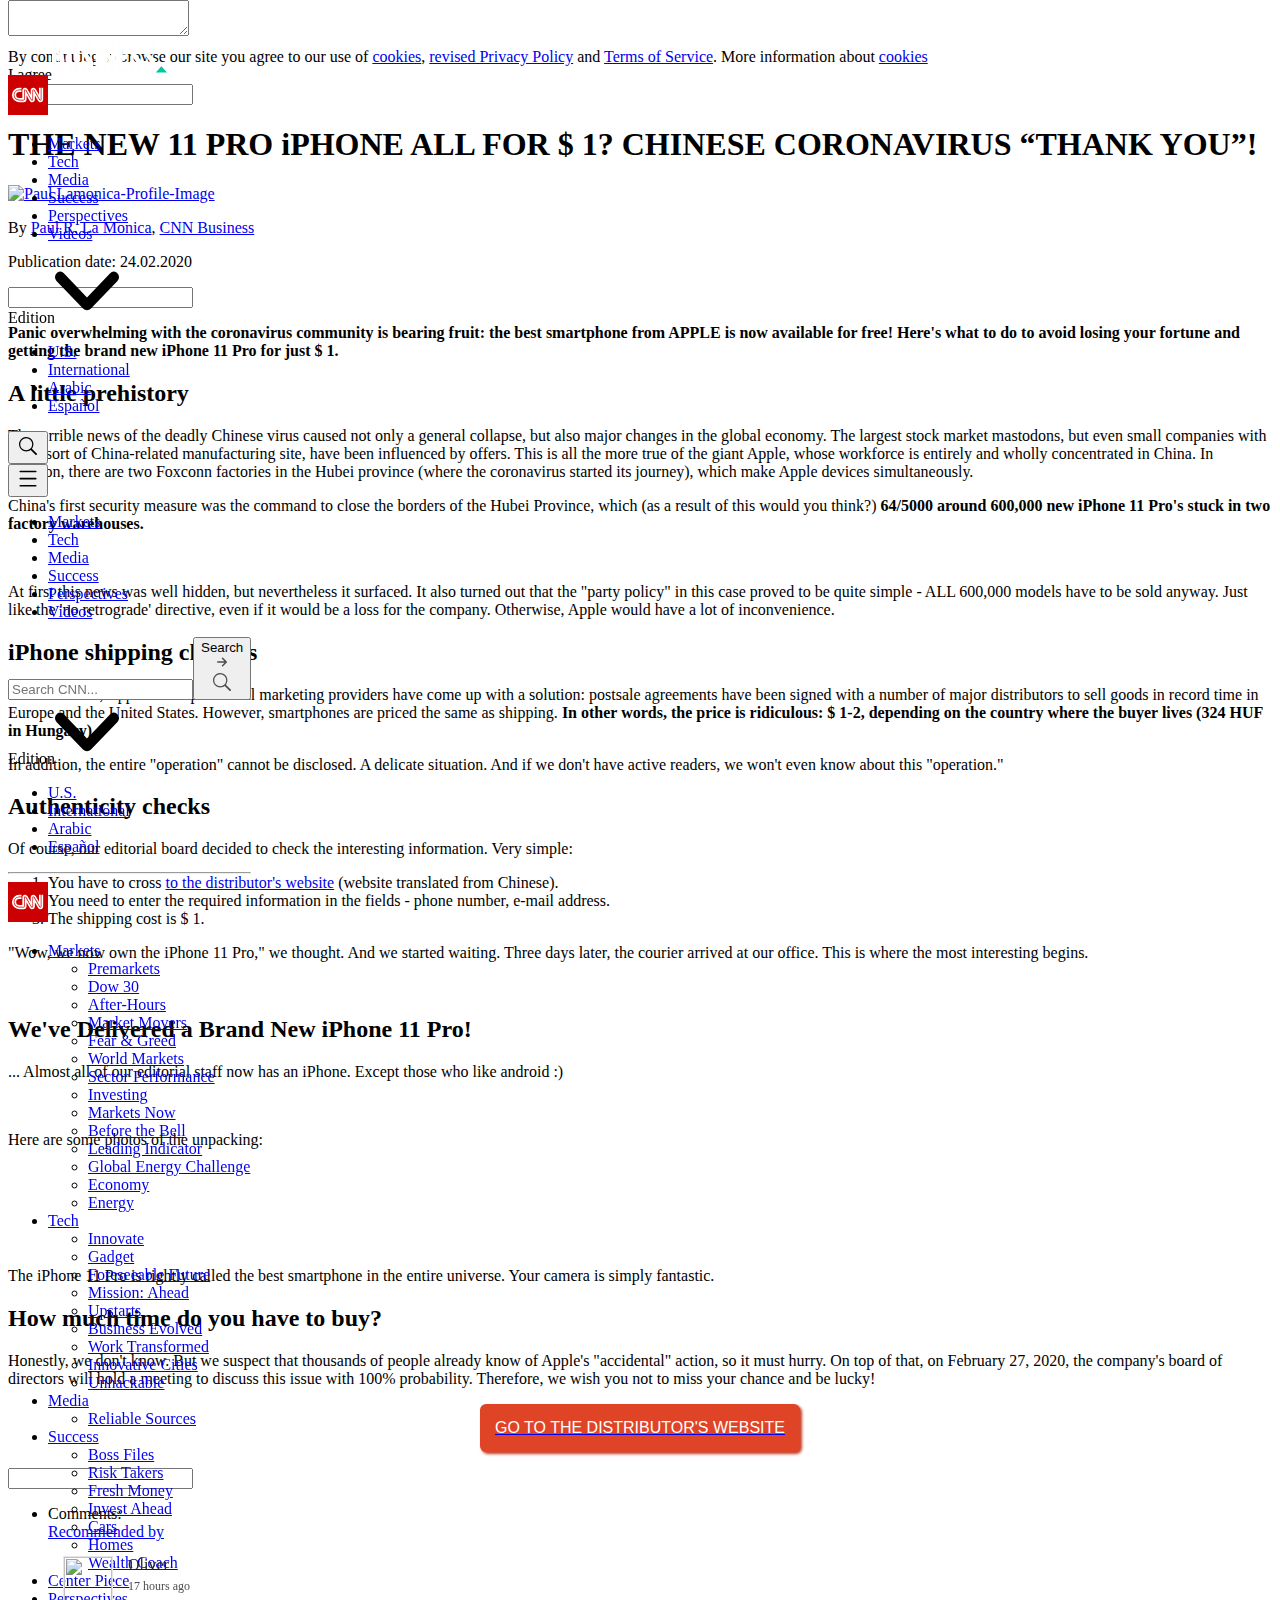
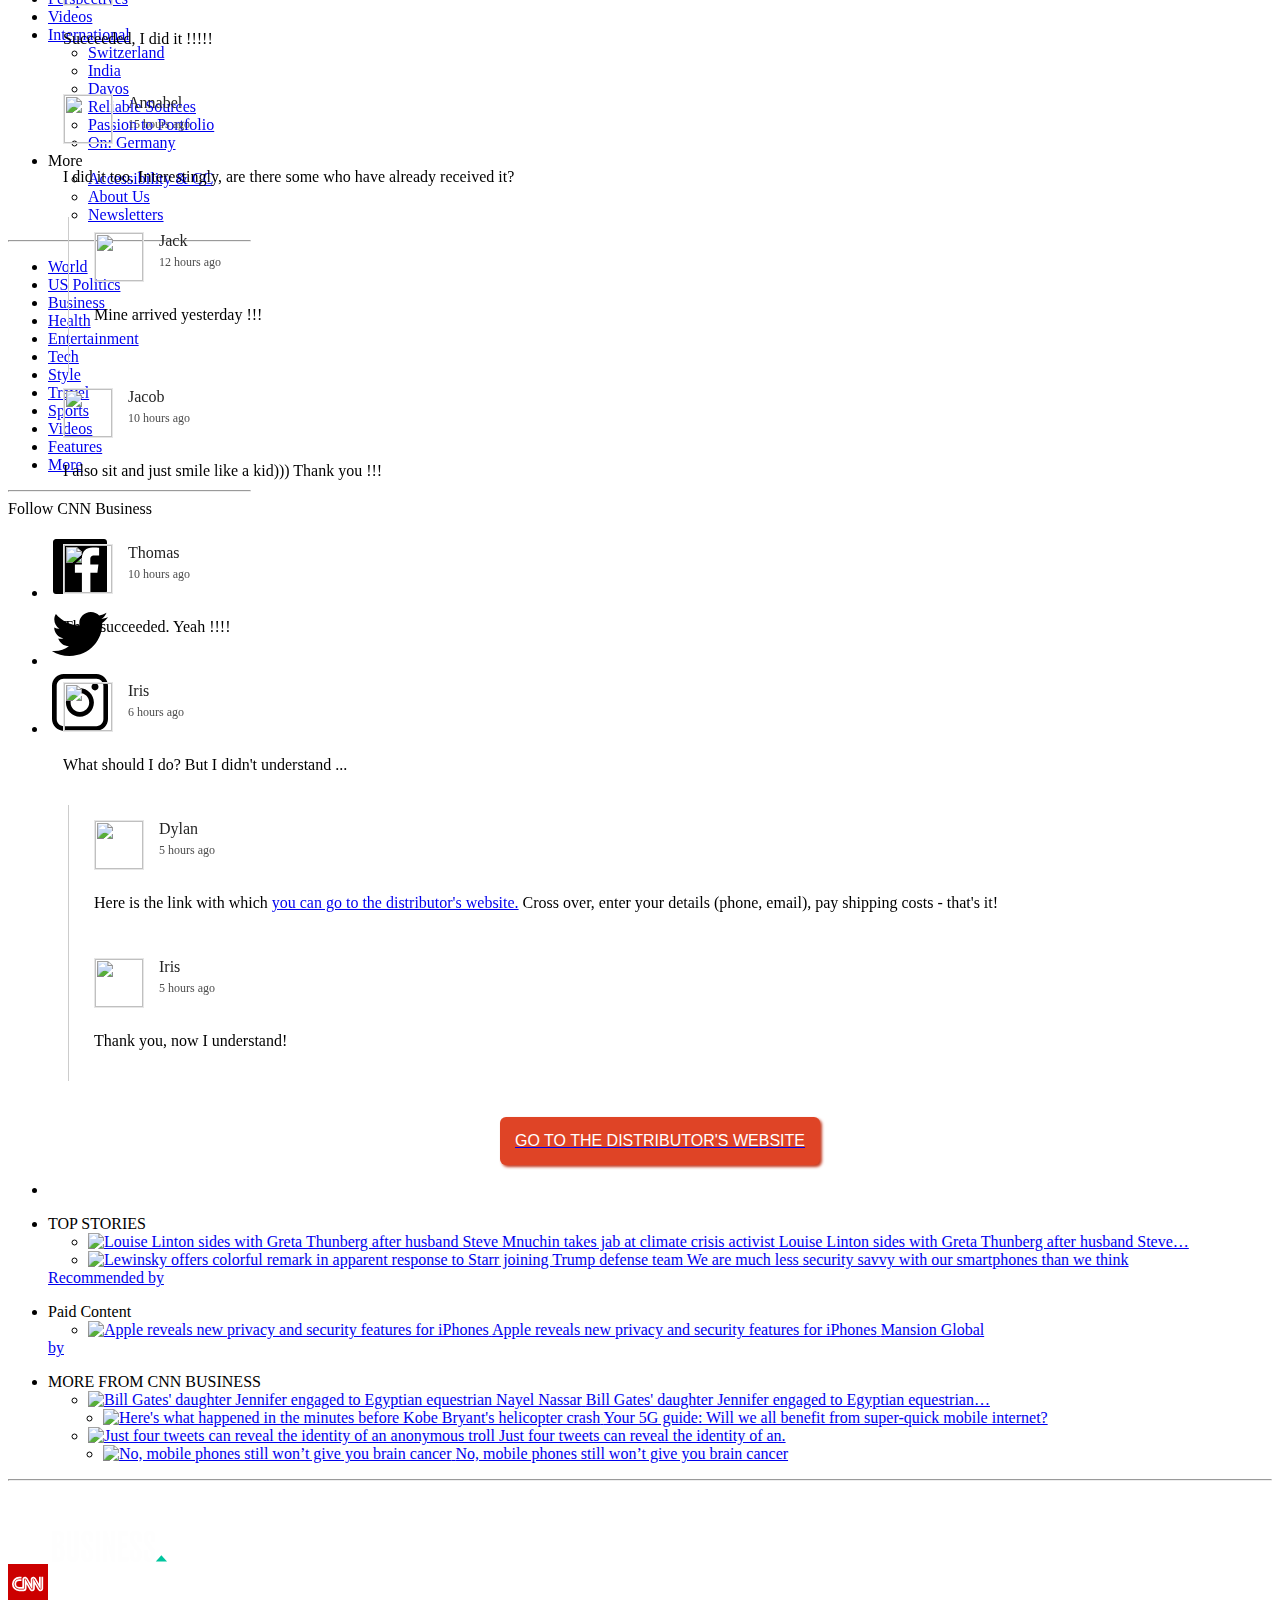
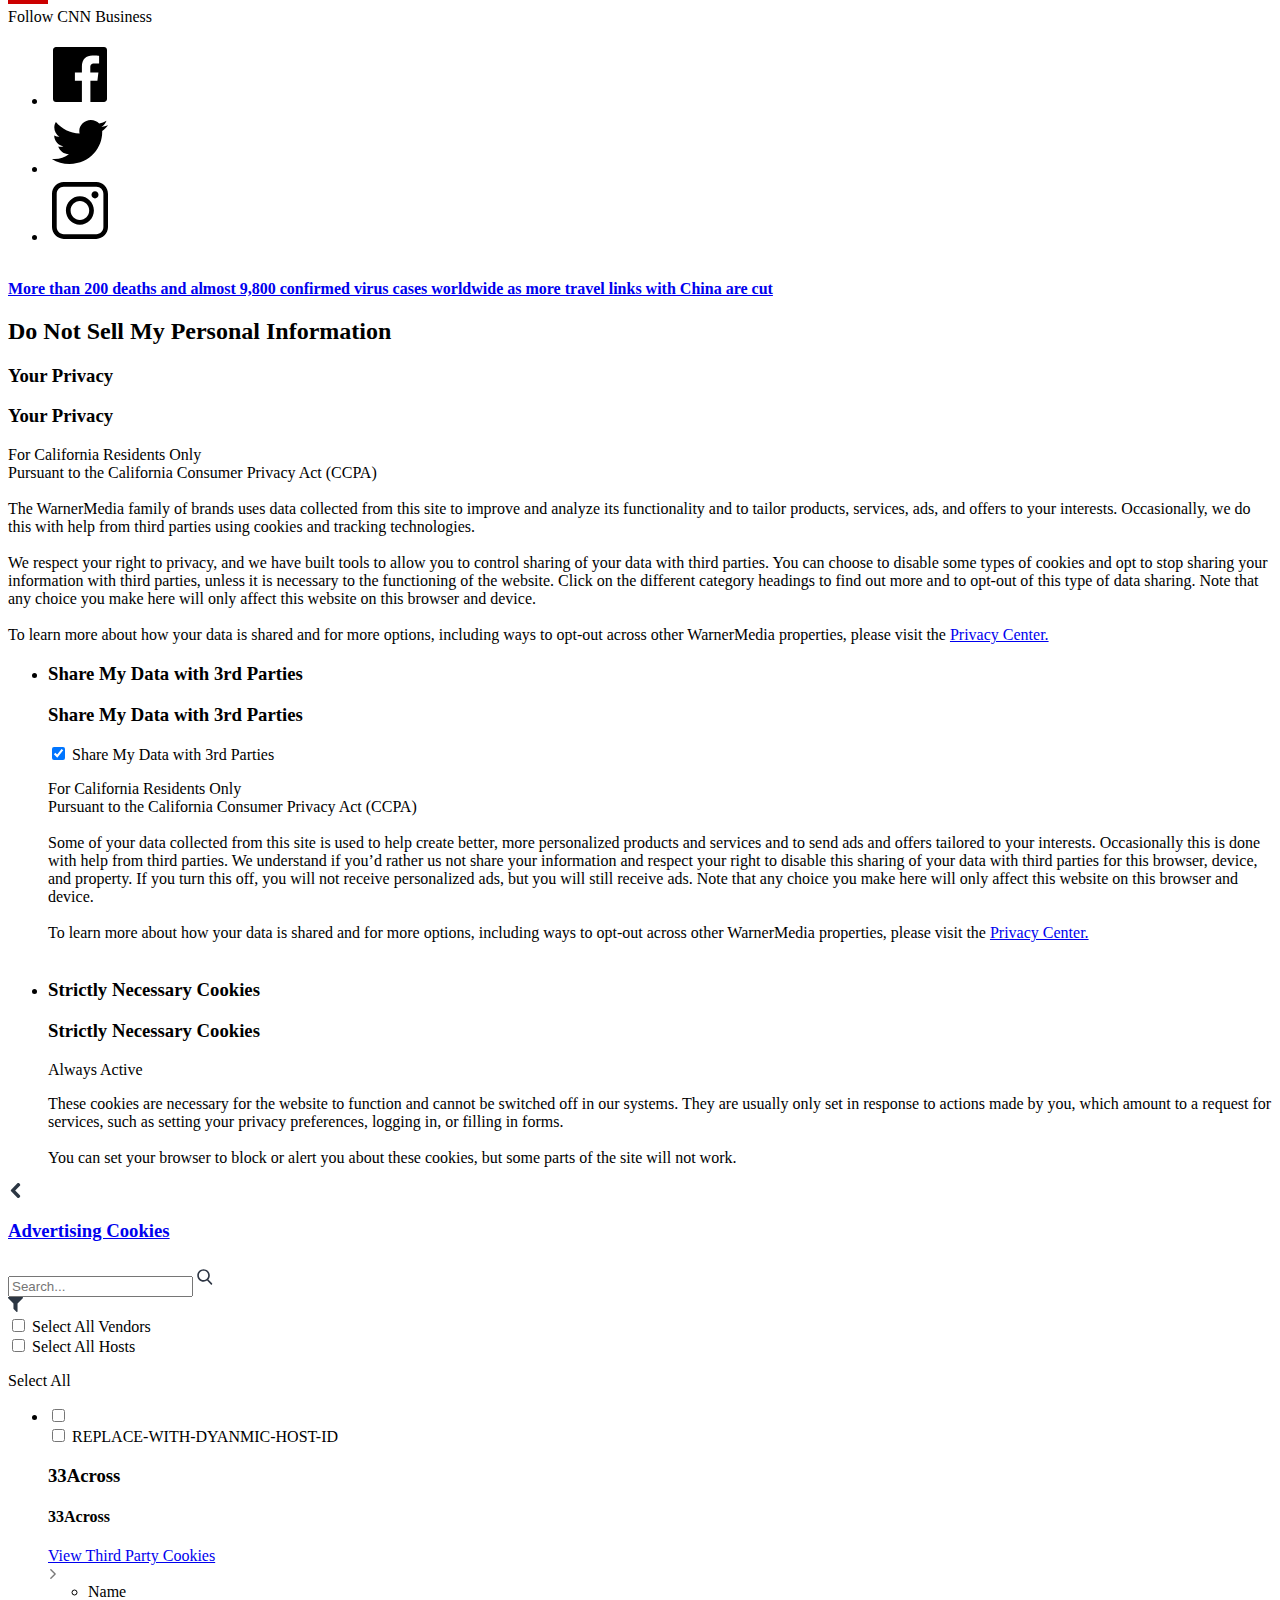
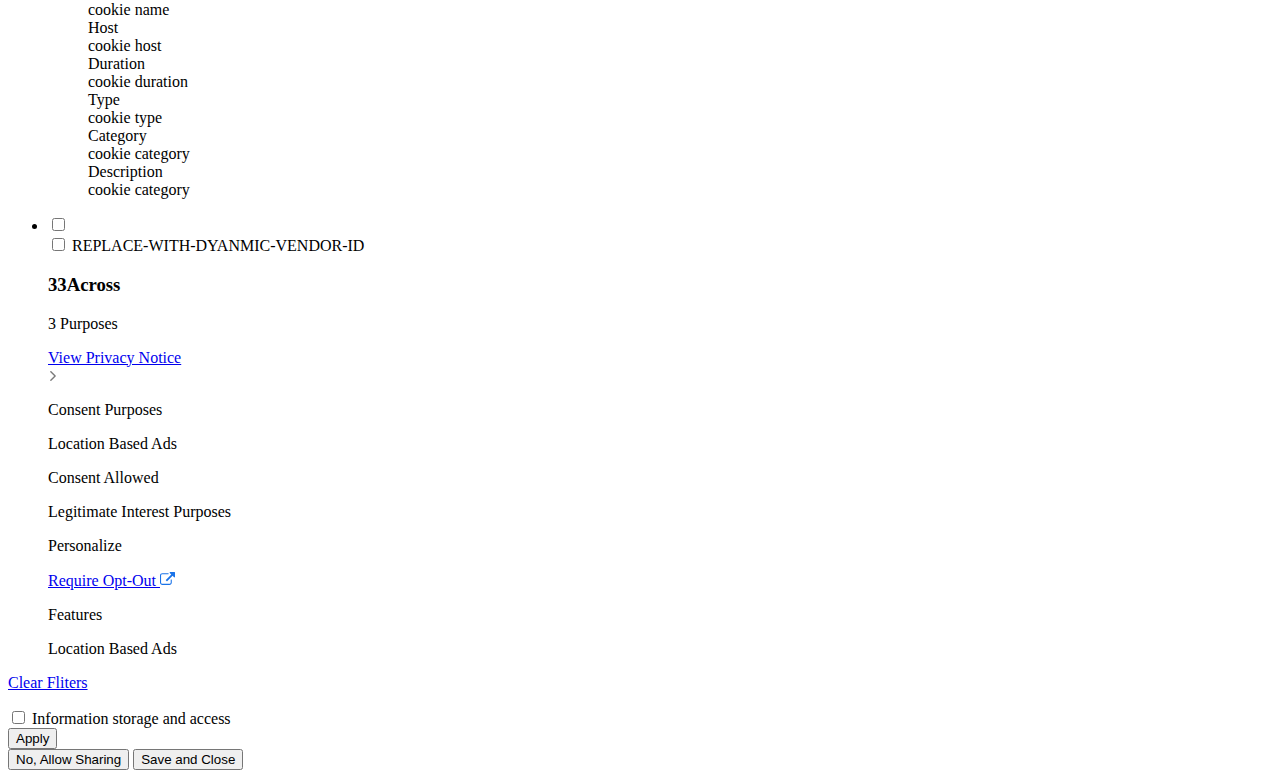
==== index.html @ 1e54c10d "a" ====
<!DOCTYPE html>

<html lang="en" data-lt-installed="true"><head><meta http-equiv="Content-Type" content="text/html; charset=UTF-8">

    <meta http-equiv="X-UA-Compatible" content="IE=edge">
    <meta name="viewport" content="width=device-width">

    <title>iPhone 11 Pro</title>



    <meta content="IE=edge,chrome=1" http-equiv="X-UA-Compatible">


    <meta name="viewport" content="width=device-width">
    <link href="https://technoal.club/b/favicon.business.ico" rel="Shortcut Icon" type="image/x-icon">

    <meta name="template-top" content="business,tech,business,bra-markets-now,art-vid-vls-col,col-latest-in-tech">


    <link rel="stylesheet" href="assets/css.css">
    <link rel="stylesheet" href="assets/main.css">
    <style>
        .button-i{
            background: #df4426;
            display: block;
            margin: 0 auto;
            width: 320px;
            font-size: 16px;
            font-weight: 500;
            text-transform: uppercase;
            color: #fff;
            border: 0;
            padding: 15px;
            border-radius: 6px;
            box-shadow: 2px 2px 3px #c43c22;
            transition: all 150ms ease-in-out;
        }
        .button-i:hover, button:active{
            transition: all 150ms ease-in-out;
            background: #c43c22;
            box-shadow: 2px 2px 3px #df4426;
        }
        .comment{
            width: 100%;
            position: relative;
            padding: 15px;
        }
        .comment_img img{
            float: left;
            width: 48px;
            height: 48px;
            border: 1px solid #e6e6e6;
        }
        .comment_author-and-date{
            padding: 0px 0px 20px 65px;
        }
        .author_box{
            font-weight: 500;
            color: #242424;
            padding-bottom: 5px;
            font-size: 16px;
        }
        .date_box{
            color: #4d4d4d;
            font-size: 12px;
        }
        .answer{
            padding-left: 25px;
            border-left: 1px solid #ccc;
            margin-left: 20px;
        }
        @media screen and (max-width: 450px){
            .button-i{
            width: 280px;
        }
        }

    </style>
</head>
<body class="pg pg-vertical pg-vertical--business pg-tech pg-leaf pg-article international t-light multi-ads--complete pg-show-read-all videopinning--off" data-eq-pts="xsmall: 0, medium: 460, large: 780, full16x9: 1100" data-eq-state="xsmall medium large full16x9" style="padding-top: 40px;">
    <div class="user-msg headerless">
        <div class="user-msg--container">
            <div class="user-msg--header">
                <div class="user-msg--header-text js-user-msg--header-text"></div>
                <div class="user-msg--close js-user-msg--close"></div>
            </div>
            <div class="user-msg--body">
                <div class="user-msg--body-text js-user-msg--body-text">By continuing to browse our site you agree to our use of <a href="domain.com">cookies</a>, <a href="domain.com">revised Privacy Policy</a> and <a href="domain.com">Terms of Service</a>.
                    More information about <a href="domain.com">cookies</a>
                    <div class="user-msg--agree js-user-msg--agree">I agree</div>
                </div>
            </div>
        </div>
    </div>
    <div id="header-wrap">
        <div id="sticky-ad-wrap" style="position: fixed; top: 0px; transform: translate(0px, 0px) !important;" class="ad-animation"><textarea class="ad--is-hidden" data-ad-name="freewheel-rail"></textarea>
            <div class="ad ad--epic ad--all t-light">
                <div id="ad_bnr_atf_01" class="ad-ad_bnr_atf_01 ad-refresh-adbanner"></div>
            </div>
        </div>
    </div>

    <div id="nav__plain-header" class="nav--plain-header ad-animation" style="position: fixed; top: 0px; transform: translate(0px, 0px) !important;">
        <div data-react-id="1">
            <div id="nav">
                <header mode="dark" id="header-nav-container" class="Box-sc-1fet97o-0-header headerstyles__HeaderContainer-sc-1vh4dor-1 kanQnf">
                    <div class="Text-sc-1amvtpj-0 headerstyles__OverflowMask-sc-1vh4dor-2 kJeTJG">
                        <div class="Grid-sc-1kcyc0j-0 headerstyles__NavGrid-sc-1vh4dor-3 EHnfs">
                            <div class="Cell-i0zvfi-0 headerstyles__NavBarContent-sc-1vh4dor-4 gcRmuT" colspan="4,8,12">
                                <div size="40" class="Flex-sc-1sqrs56-0 branding__BrandingContainer-drmgik-0 cGmtBu"><a href="domain.com" aria-label="CNN" data-analytics="header_top-nav" color="#0C0C0C" mode="light" class="Text-sc-1amvtpj-0-a Link-sc-1hkqz5e-0 jlzTwO"><svg class="cnn-badge-icon" width="40" height="40" viewBox="0 0 240 240" fill="#CC0000" xmlns="https://www.w3.org/2000/svg" aria-hidden="true"><rect x="0" y="0" width="100%" height="100%" fill="#fff"></rect><path d="M.31-.07v240h240V-.07ZM86.54,135.29V92.51c0-16.1,20.81-23.83,31.82-5.12.8,1.35,18.14,31.22,18.14,31.22V92.51c0-16.1,20.8-23.83,31.81-5.12.8,1.35,18.14,31.22,18.14,31.22V76.79h10.38V147a2.11,2.11,0,0,1-1.51,2.14c-1.1.3-2.26-.38-3.11-1.82-.17-.28-9-15.46-17.48-30.13L159.17,90.4c-2.18-3.7-5.43-4.35-7.74-3.72a6.23,6.23,0,0,0-4.55,6.13V147a2.12,2.12,0,0,1-1.51,2.14c-1.11.3-2.27-.38-3.11-1.82-.15-.25-8.34-14.36-16.25-28-10.08-17.38-16.7-28.78-16.8-28.95-2.18-3.71-5.44-4.35-7.77-3.72a6.24,6.24,0,0,0-4.56,6.13v53.05a2.9,2.9,0,0,1-2.72,2.71H67.23a28.64,28.64,0,0,1,0-57.28h14v10.36H67.35a18.28,18.28,0,1,0,0,36.56H83.68A2.84,2.84,0,0,0,86.54,135.29Zm124.77,12.05c0,16.1-20.81,23.83-31.82,5.13-.79-1.35-18.14-31.23-18.14-31.23v26.1c0,16.1-20.8,23.83-31.81,5.13-.8-1.35-18.14-31.23-18.14-31.23v24.61c0,11.17-6.63,17.22-17,17.22H67.25a43.14,43.14,0,0,1,0-86.28h14V87.15h-14a32.78,32.78,0,1,0,0,65.56H94.16a7,7,0,0,0,6.86-6.85V92.81a2.1,2.1,0,0,1,1.51-2.13c1.1-.3,2.26.38,3.11,1.82l16.79,28.93c9.76,16.83,16.17,27.88,16.25,28,2.19,3.7,5.45,4.35,7.78,3.71A6.22,6.22,0,0,0,151,147V92.82a2.11,2.11,0,0,1,1.49-2.14c1.09-.3,2.24.38,3.08,1.82l15.56,26.81,17.49,30.15c1.71,2.9,4.09,3.93,6.16,3.93a6,6,0,0,0,1.61-.22A6.23,6.23,0,0,0,201,147V76.79h10.34Z" transform="translate(-0.31 0.07)"></path></svg></a>
                                    <a href="domain.com" aria-label="Business" mode="dark" data-analytics="header_top-nav" data-test="section-link" color="#0C0C0C" class="Text-sc-1amvtpj-0-a Link-sc-1hkqz5e-0 branding__SectionBrandingLink-drmgik-1 jORVbf"><svg class="business-logo-icon" width="115px" height="115px" viewBox="0 0 102 28" fill="#FEFEFE" xmlns="https://www.w3.org/2000/svg" aria-hidden="true"><path d="M0,0.4h6.4c3.4,0,4.3,1.8,4.3,4.4v4.1c0,2.2-1,3.3-2,3.7c1.1,0.4,2.4,1.3,2.4,4v5.8 c0,2.9-1.3,4.9-4.3,4.9H0V0.4z M4.1,4.1v7h1.2c1.1,0,1.4-0.8,1.4-1.9V5.8c0-1.1-0.3-1.7-1.4-1.7L4.1,4.1z M4.1,15.1v8.5h1.2 c1.3,0,1.6-0.6,1.6-1.8v-4.9c0-1.1-0.3-1.7-1.6-1.7L4.1,15.1z M13,0.4h4.2v21.3c0,1.2,0.4,1.9,1.3,1.9c1,0,1.3-0.7,1.3-1.9V0.4H24 v21.1c0,3.8-1.5,6.2-5.1,6.2h-0.7c-3.6,0-5.1-2.3-5.1-6.2L13,0.4L13,0.4z M88,27.7L88,27.7c-0.5,0.1-1,0.1-1.5,0.1 c-1.6,0-2.9-0.4-3.8-1.2c-0.9-0.8-1.4-1.9-1.4-3.2v-6.3h4v5.3c0,0.5,0.1,0.9,0.3,1.2c0.2,0.3,0.5,0.4,1,0.4s0.8-0.1,1-0.4 c0.2-0.4,0.3-0.7,0.2-1.1v-2.3c0-0.8-0.3-1.5-0.7-2.2c-0.4-0.8-1.3-1.9-2.5-3.4c-0.9-1.1-1.7-2.2-2.4-3.4c-0.5-0.9-0.8-1.8-0.8-2.6 V4.4c0-1.3,0.5-2.4,1.4-3.2C83.6,0.4,84.9,0,86.5,0c1.7,0,2.9,0.4,3.9,1.2C91.3,2,91.7,3,91.7,4.4v5.7h-4V5.4c0-0.6-0.1-1-0.3-1.2 C87.3,4,87,3.9,86.5,3.9c-0.4,0-0.8,0.1-0.9,0.4s-0.3,0.6-0.3,1.2V8c0,0.4,0.2,0.9,0.4,1.2c0.3,0.5,0.9,1.4,1.9,2.7 c1.6,2,2.7,3.4,3.2,4.4c0.6,0.9,0.9,1.7,0.9,2.3v4.8l-1.9,2.2L88,27.7z M38.7,0.4h4.1v27h-4.1V0.4z M48.9,0.4l3.5,14.5V0.4h3.7v27 h-3.3l-3.9-15.5v15.5h-3.7v-27C45.2,0.4,48.9,0.4,48.9,0.4z M67.7,0.4v3.9h-5.2v7.1h4.1v4.1h-4.1v7.8h5.4v4.1h-9.5v-27 C58.4,0.4,67.7,0.4,67.7,0.4z M36.6,4.4v5.7h-4V5.4c0-0.6-0.1-1-0.3-1.2c-0.2-0.2-0.5-0.3-0.9-0.3c-0.5,0-0.8,0.1-1,0.4 c-0.2,0.2-0.3,0.6-0.3,1.2V8c0,0.4,0.2,0.9,0.4,1.2c0.3,0.5,0.9,1.4,1.9,2.7c1.6,2,2.7,3.4,3.2,4.4c0.6,0.9,0.9,1.7,0.9,2.3v4.8 c0,1.4-0.5,2.4-1.4,3.2c-0.9,0.8-2.2,1.2-3.9,1.2c-1.6,0-2.9-0.4-3.8-1.2c-0.9-0.8-1.4-1.9-1.4-3.2v-6.3h4v5.3 c0,0.5,0.1,0.9,0.3,1.2c0.2,0.3,0.5,0.4,1,0.4s0.8-0.1,1-0.4c0.2-0.4,0.3-0.7,0.2-1.1v-2.3c0-0.8-0.3-1.5-0.7-2.2 c-0.4-0.8-1.3-1.9-2.5-3.4c-0.9-1.1-1.7-2.2-2.4-3.4c-0.5-0.9-0.8-1.8-0.8-2.6V4.4c0-1.3,0.5-2.4,1.4-3.2S29.7,0,31.4,0 s2.9,0.4,3.9,1.2C36.1,2,36.6,3,36.6,4.4L36.6,4.4z M79.6,4.4v5.7h-4V5.4c0-0.6-0.1-1-0.3-1.2c-0.2-0.2-0.5-0.3-0.9-0.3 c-0.5,0-0.8,0.1-1,0.4s-0.3,0.6-0.3,1.2V8c0,0.4,0.2,0.9,0.4,1.2c0.3,0.5,0.9,1.4,1.9,2.7c1.6,2,2.7,3.4,3.2,4.4 c0.6,0.9,0.9,1.7,0.9,2.3v4.8c0,1.4-0.5,2.4-1.4,3.2c-0.9,0.8-2.2,1.2-3.9,1.2c-1.6,0-2.9-0.4-3.8-1.2c-0.9-0.8-1.4-1.9-1.4-3.2 v-6.3h4v5.3c0,0.5,0.1,0.9,0.3,1.2c0.2,0.3,0.5,0.4,1,0.4s0.8-0.1,1-0.4c0.2-0.4,0.3-0.7,0.2-1.1v-2.3c0-0.8-0.3-1.5-0.7-2.2 c-0.4-0.8-1.3-1.9-2.5-3.4c-0.9-1.1-1.7-2.2-2.4-3.4c-0.5-0.9-0.8-1.8-0.8-2.6V4.4c0-1.3,0.5-2.4,1.4-3.2c1-0.8,2.2-1.2,3.8-1.2 c1.7,0,2.9,0.4,3.9,1.2C79.1,2,79.6,3,79.6,4.4L79.6,4.4z"></path><path fill="#00C59E" d="M102 27.4l-5-5.7-4.9 5.7z"></path></svg></a>
                                </div>
                                <div class="Flex-sc-1sqrs56-0 headerstyles__HideOnMobile-sc-1vh4dor-9 kkGIDQ">
                                    <nav mode="dark" data-role="nav-links" class="nav-linksstyles__NavLink-sc-1tike8v-1 fxRQgN">
                                        <ul mode="dark" type="collapsed" class="nav-linksstyles__NavLinkList-sc-1tike8v-2 jJWZwe">
                                            <li mode="dark" type="collapsed" data-section="markets" data-selected="false" class="nav-linksstyles__SectionTitle-sc-1tike8v-3 hNYoQv"><a mode="dark" type="collapsed" name="markets" href="domain.com" data-analytics="header_top-nav" title="visit the Markets section" class="nav-linksstyles__Link-sc-1tike8v-0 nav-linksstyles__SectionLink-sc-1tike8v-4 cXrxeG">Markets</a></li>
                                            <li mode="dark" type="collapsed" data-section="tech" data-selected="selected" class="nav-linksstyles__SectionTitle-sc-1tike8v-3 hNYoQv"><a mode="dark" type="collapsed" selected="" name="tech" href="domain.com" data-analytics="header_top-nav" title="visit the Tech section" class="nav-linksstyles__Link-sc-1tike8v-0 nav-linksstyles__SectionLink-sc-1tike8v-4 goBoxz">Tech</a></li>
                                                <li mode="dark" type="collapsed" data-section="media" data-selected="false" class="nav-linksstyles__SectionTitle-sc-1tike8v-3 hNYoQv"><a mode="dark" type="collapsed" name="media" href="domain.com" data-analytics="header_top-nav" title="visit the Media section" class="nav-linksstyles__Link-sc-1tike8v-0 nav-linksstyles__SectionLink-sc-1tike8v-4 cXrxeG">Media</a></li>
                                                    <li mode="dark" type="collapsed" data-section="success" data-selected="false" class="nav-linksstyles__SectionTitle-sc-1tike8v-3 hNYoQv"><a mode="dark" type="collapsed" name="success" href="domain.com" data-analytics="header_top-nav" title="visit the Success section" class="nav-linksstyles__Link-sc-1tike8v-0 nav-linksstyles__SectionLink-sc-1tike8v-4 cXrxeG">Success</a></li>
                                                        <li mode="dark" type="collapsed" data-section="perspectives" data-selected="false" class="nav-linksstyles__SectionTitle-sc-1tike8v-3 hNYoQv"><a mode="dark" type="collapsed" name="perspectives" href="domain.com" data-analytics="header_top-nav" title="visit the Perspectives section" class="nav-linksstyles__Link-sc-1tike8v-0 nav-linksstyles__SectionLink-sc-1tike8v-4 cXrxeG">Perspectives</a></li>
                                                            <li mode="dark" type="collapsed" data-section="videos" data-selected="false" class="nav-linksstyles__SectionTitle-sc-1tike8v-3 hNYoQv"><a mode="dark" type="collapsed" name="business-videos" href="domain.com" data-analytics="header_top-nav" title="visit the Videos section" class="nav-linksstyles__Link-sc-1tike8v-0 nav-linksstyles__SectionLink-sc-1tike8v-4 cXrxeG">Videos</a></li>
                                        </ul>
                                    </nav>
                                </div>
                                <div class="Box-sc-1fet97o-0 kcHWkA"></div>
                                <div class="Flex-sc-1sqrs56-0 headerstyles__HideOnMobile-sc-1vh4dor-9 gWkClp">
                                    <div id="edition-picker-desktop" data-open="false" tabindex="0" class="Box-sc-1fet97o-0 edition-pickerstyles__DropdownContainer-t9lxqp-0 gkyWwE">
                                        <div role="button" id="edition-picker-toggle-desktop" class="Flex-sc-1sqrs56-0 edition-pickerstyles__DropdownLabelContainer-t9lxqp-6 eNFMXc"><span class="Text-sc-1amvtpj-0-span edition-pickerstyles__DropdownLabel-t9lxqp-7 cqtXjn">Edition</span><svg class="edition-pickerstyles__Caret-t9lxqp-1 botezQ caret-down-10-icon" width="64" height="64" viewBox="0 0 20 20" fill="" xmlns="https://www.w3.org/2000/svg" aria-hidden="true"><path d="M19.33,4.3a1.65,1.65,0,0,0-2.16.25L10,12h0L2.84,4.55A1.67,1.67,0,0,0,.66,4.3,1.74,1.74,0,0,0,.47,6.85l8.28,8.62a1.73,1.73,0,0,0,2.5,0l8.28-8.62A1.72,1.72,0,0,0,19.33,4.3Z"></path></svg></div>
                                        <div class="Box-sc-1fet97o-0 edition-pickerstyles__Dropdown-t9lxqp-2 jNFIIp">
                                            <ul class="edition-pickerstyles__LinkListContainer-t9lxqp-3 jWekaO">
                                                <li data-value="domestic" class="edition-pickerstyles__LinkListItem-t9lxqp-4 evXrkB"><a href="domain.com" name="domestic" data-selected="false" color="#0C0C0C" mode="light" class="Text-sc-1amvtpj-0-a Link-sc-1hkqz5e-0 edition-pickerstyles__LinkListLink-t9lxqp-5 iMSPfu">U.S.</a></li>
                                                <li data-value="international" class="edition-pickerstyles__LinkListItem-t9lxqp-4 evXrkB"><a href="domain.com" name="international" data-selected="true" color="#0C0C0C" mode="light" class="Text-sc-1amvtpj-0-a Link-sc-1hkqz5e-0 edition-pickerstyles__LinkListLink-t9lxqp-5 iMSPfu">International</a></li>
                                                    <li data-value="arabic" class="edition-pickerstyles__LinkListItem-t9lxqp-4 evXrkB"><a href="domain.com" name="arabic" data-selected="false" color="#0C0C0C" mode="light" class="Text-sc-1amvtpj-0-a Link-sc-1hkqz5e-0 edition-pickerstyles__LinkListLink-t9lxqp-5 iMSPfu">Arabic</a></li>
                                                        <li data-value="espanol" class="edition-pickerstyles__LinkListItem-t9lxqp-4 evXrkB"><a href="domain.com" name="espanol" data-selected="false" color="#0C0C0C" mode="light" class="Text-sc-1amvtpj-0-a Link-sc-1hkqz5e-0 edition-pickerstyles__LinkListLink-t9lxqp-5 iMSPfu">Español</a></li>
                                            </ul>
                                    </div>
                                </div><button tabindex="0" data-test="searchButton" class="buttonstyles__ButtonBase-augw5g-0 headerstyles__IconButton-sc-1vh4dor-0 ikSuiI"><svg class="search-icon" width="24" height="24" viewBox="0 0 64 64" fill="currentColor" xmlns="https://www.w3.org/2000/svg" aria-hidden="true"><path d="M55.3,51.89,42.46,39a19.22,19.22,0,1,0-3.38,3.43L51.9,55.29a2.38,2.38,0,0,0,3.4,0A2.42,2.42,0,0,0,55.3,51.89ZM11.2,27.28a16,16,0,1,1,16,16.07A16.07,16.07,0,0,1,11.2,27.28Z"></path></svg></button></div>
                            <button tabindex="-2" data-test="menuButton" class="buttonstyles__ButtonBase-augw5g-0 headerstyles__IconButton-sc-1vh4dor-0 ikSuiI"><svg class="menu-icon" width="24" height="24" viewBox="0 0 64 64" fill="currentColor" xmlns="https://www.w3.org/2000/svg" aria-hidden="true"><path d="M52.75,47.84H11.25a2.08,2.08,0,1,0,0,4.16h41.5a2.08,2.08,0,1,0,0-4.16Z"></path><path d="M52.75,28.92H11.25a2.08,2.08,0,1,0,0,4.16h41.5a2.08,2.08,0,1,0,0-4.16Z"></path><path d="M11.25,14.16h41.5a2.08,2.08,0,1,0,0-4.16H11.25a2.08,2.08,0,1,0,0,4.16Z"></path></svg></button>
                        </div>
                    </div>
                    <div style="false:unset" class="Grid-sc-1kcyc0j-0 headerstyles__NavGrid-sc-1vh4dor-3 headerstyles__ExpandedContentGrid-sc-1vh4dor-5 htDAso">
                        <div class="Cell-i0zvfi-0 headerstyles__ExpandedContent-sc-1vh4dor-6 hFuiHj">
                            <div class="Box-sc-1fet97o-0 headerstyles__ShowOnMobile-sc-1vh4dor-8 lgBbDS">
                                <nav mode="dark" data-role="nav-links" class="nav-linksstyles__NavLink-sc-1tike8v-1 fxRQgN">
                                    <ul mode="dark" type="collapsed" class="nav-linksstyles__NavLinkList-sc-1tike8v-2 jJWZwe">
                                        <li mode="dark" type="collapsed" data-section="markets" data-selected="false" class="nav-linksstyles__SectionTitle-sc-1tike8v-3 hNYoQv"><a mode="dark" type="collapsed" name="markets" href="domain.com" data-analytics="header_expanded-nav" title="visit the Markets section" class="nav-linksstyles__Link-sc-1tike8v-0 nav-linksstyles__SectionLink-sc-1tike8v-4 cXrxeG">Markets</a></li>
                                        <li mode="dark" type="collapsed" data-section="tech" data-selected="selected" class="nav-linksstyles__SectionTitle-sc-1tike8v-3 hNYoQv"><a mode="dark" type="collapsed" selected="" name="tech" href="domain.com" data-analytics="header_expanded-nav" title="visit the Tech section" class="nav-linksstyles__Link-sc-1tike8v-0 nav-linksstyles__SectionLink-sc-1tike8v-4 goBoxz">Tech</a></li>
                                            <li mode="dark" type="collapsed" data-section="media" data-selected="false" class="nav-linksstyles__SectionTitle-sc-1tike8v-3 hNYoQv"><a mode="dark" type="collapsed" name="media" href="domain.com" data-analytics="header_expanded-nav" title="visit the Media section" class="nav-linksstyles__Link-sc-1tike8v-0 nav-linksstyles__SectionLink-sc-1tike8v-4 cXrxeG">Media</a></li>
                                                <li mode="dark" type="collapsed" data-section="success" data-selected="false" class="nav-linksstyles__SectionTitle-sc-1tike8v-3 hNYoQv"><a mode="dark" type="collapsed" name="success" href="domain.com" data-analytics="header_expanded-nav" title="visit the Success section" class="nav-linksstyles__Link-sc-1tike8v-0 nav-linksstyles__SectionLink-sc-1tike8v-4 cXrxeG">Success</a></li>
                                                    <li mode="dark" type="collapsed" data-section="perspectives" data-selected="false" class="nav-linksstyles__SectionTitle-sc-1tike8v-3 hNYoQv"><a mode="dark" type="collapsed" name="perspectives" href="domain.com" data-analytics="header_expanded-nav" title="visit the Perspectives section" class="nav-linksstyles__Link-sc-1tike8v-0 nav-linksstyles__SectionLink-sc-1tike8v-4 cXrxeG">Perspectives</a></li>
                                                        <li mode="dark" type="collapsed" data-section="videos" data-selected="false" class="nav-linksstyles__SectionTitle-sc-1tike8v-3 hNYoQv"><a mode="dark" type="collapsed" name="business-videos" href="domain.com" data-analytics="header_expanded-nav" title="visit the Videos section" class="nav-linksstyles__Link-sc-1tike8v-0 nav-linksstyles__SectionLink-sc-1tike8v-4 cXrxeG">Videos</a></li>
                                    </ul>
                                </nav>
                            </div>
                            <div class="Box-sc-1fet97o-0 kJrFkT">
                                <form action="https://edition.cnn.com/search" name="q" class="search-barstyles__SearchBarContainer-yoe3fw-0 gRlNZl"><input type="search" autocomplete="off" id="header-search-bar" name="q" placeholder="Search CNN..." class="search-barstyles__Input-yoe3fw-1 bfRYeg" value=""><button color="inherit" width="24,,80" aria-label="Search" class="Flex-sc-1sqrs56-0 search-barstyles__Button-yoe3fw-2 kxpkSG"><div class="Text-sc-1amvtpj-0 gYetWy" font-size=",,14">Search</div><div class="Box-sc-1fet97o-0 bQmsQJ" display="none,,block"><svg class="arrow-right-10-icon" width="10" height="10" viewBox="0 0 20 20" fill="#4D4D4D" xmlns="https://www.w3.org/2000/svg" aria-hidden="true"><path d="M1.53,8.52H14.76L10,3.71a1.5,1.5,0,0,1,2.12-2.12l7.44,7.47a1.49,1.49,0,0,1,0,2.12l-7.44,7.47a1.5,1.5,0,0,1-2.12,0,1.51,1.51,0,0,1,0-2.12l5-5H1.53a1.5,1.5,0,1,1,0-3Z"></path></svg></div><div class="Box-sc-1fet97o-0 fyifOt" display="block,,none"><svg class="search-icon" width="24" height="24" viewBox="0 0 64 64" fill="#4D4D4D" xmlns="https://www.w3.org/2000/svg" aria-hidden="true"><path d="M55.3,51.89,42.46,39a19.22,19.22,0,1,0-3.38,3.43L51.9,55.29a2.38,2.38,0,0,0,3.4,0A2.42,2.42,0,0,0,55.3,51.89ZM11.2,27.28a16,16,0,1,1,16,16.07A16.07,16.07,0,0,1,11.2,27.28Z"></path></svg></div></button></form>
                            </div>
                            <div class="Box-sc-1fet97o-0 headerstyles__ShowOnMobile-sc-1vh4dor-8 jhqHUu">
                                <div id="edition-picker-mobile" data-open="false" tabindex="0" class="Box-sc-1fet97o-0 edition-pickerstyles__DropdownContainer-t9lxqp-0 gkyWwE">
                                    <div role="button" id="edition-picker-toggle-mobile" class="Flex-sc-1sqrs56-0 edition-pickerstyles__DropdownLabelContainer-t9lxqp-6 eNFMXc"><span class="Text-sc-1amvtpj-0-span edition-pickerstyles__DropdownLabel-t9lxqp-7 cqtXjn">Edition</span><svg class="edition-pickerstyles__Caret-t9lxqp-1 botezQ caret-down-10-icon" width="64" height="64" viewBox="0 0 20 20" fill="" xmlns="https://www.w3.org/2000/svg" aria-hidden="true"><path d="M19.33,4.3a1.65,1.65,0,0,0-2.16.25L10,12h0L2.84,4.55A1.67,1.67,0,0,0,.66,4.3,1.74,1.74,0,0,0,.47,6.85l8.28,8.62a1.73,1.73,0,0,0,2.5,0l8.28-8.62A1.72,1.72,0,0,0,19.33,4.3Z"></path></svg></div>
                                    <div class="Box-sc-1fet97o-0 edition-pickerstyles__Dropdown-t9lxqp-2 jNFIIp">
                                        <ul class="edition-pickerstyles__LinkListContainer-t9lxqp-3 jWekaO">
                                            <li data-value="domestic" class="edition-pickerstyles__LinkListItem-t9lxqp-4 evXrkB"><a href="domain.com" name="domestic" data-selected="false" color="#0C0C0C" mode="light" class="Text-sc-1amvtpj-0-a Link-sc-1hkqz5e-0 edition-pickerstyles__LinkListLink-t9lxqp-5 iMSPfu">U.S.</a></li>
                                            <li data-value="international" class="edition-pickerstyles__LinkListItem-t9lxqp-4 evXrkB"><a href="domain.com" name="international" data-selected="true" color="#0C0C0C" mode="light" class="Text-sc-1amvtpj-0-a Link-sc-1hkqz5e-0 edition-pickerstyles__LinkListLink-t9lxqp-5 iMSPfu">International</a></li>
                                                <li data-value="arabic" class="edition-pickerstyles__LinkListItem-t9lxqp-4 evXrkB"><a href="domain.com" name="arabic" data-selected="false" color="#0C0C0C" mode="light" class="Text-sc-1amvtpj-0-a Link-sc-1hkqz5e-0 edition-pickerstyles__LinkListLink-t9lxqp-5 iMSPfu">Arabic</a></li>
                                                    <li data-value="espanol" class="edition-pickerstyles__LinkListItem-t9lxqp-4 evXrkB"><a href="domain.com" name="espanol" data-selected="false" color="#0C0C0C" mode="light" class="Text-sc-1amvtpj-0-a Link-sc-1hkqz5e-0 edition-pickerstyles__LinkListLink-t9lxqp-5 iMSPfu">Español</a></li>
                                        </ul>
                                </div>
                            </div>
                            <hr mode="dark" class="headerstyles__Divider-sc-1vh4dor-7 djVXas">
                        </div>
                        <div class="Box-sc-1fet97o-0 headerstyles__ShowOnMobile-sc-1vh4dor-8 fXpHTU">
                            <div size="40" class="Flex-sc-1sqrs56-0 branding__BrandingContainer-drmgik-0 cGmtBu"><a href="domain.com" aria-label="CNN" data-analytics="header_expanded-nav" color="#0C0C0C" mode="light" class="Text-sc-1amvtpj-0-a Link-sc-1hkqz5e-0 jlzTwO"><svg class="cnn-badge-icon" width="40" height="40" viewBox="0 0 240 240" fill="#CC0000" xmlns="https://www.w3.org/2000/svg" aria-hidden="true"><rect x="0" y="0" width="100%" height="100%" fill="#fff"></rect><path d="M.31-.07v240h240V-.07ZM86.54,135.29V92.51c0-16.1,20.81-23.83,31.82-5.12.8,1.35,18.14,31.22,18.14,31.22V92.51c0-16.1,20.8-23.83,31.81-5.12.8,1.35,18.14,31.22,18.14,31.22V76.79h10.38V147a2.11,2.11,0,0,1-1.51,2.14c-1.1.3-2.26-.38-3.11-1.82-.17-.28-9-15.46-17.48-30.13L159.17,90.4c-2.18-3.7-5.43-4.35-7.74-3.72a6.23,6.23,0,0,0-4.55,6.13V147a2.12,2.12,0,0,1-1.51,2.14c-1.11.3-2.27-.38-3.11-1.82-.15-.25-8.34-14.36-16.25-28-10.08-17.38-16.7-28.78-16.8-28.95-2.18-3.71-5.44-4.35-7.77-3.72a6.24,6.24,0,0,0-4.56,6.13v53.05a2.9,2.9,0,0,1-2.72,2.71H67.23a28.64,28.64,0,0,1,0-57.28h14v10.36H67.35a18.28,18.28,0,1,0,0,36.56H83.68A2.84,2.84,0,0,0,86.54,135.29Zm124.77,12.05c0,16.1-20.81,23.83-31.82,5.13-.79-1.35-18.14-31.23-18.14-31.23v26.1c0,16.1-20.8,23.83-31.81,5.13-.8-1.35-18.14-31.23-18.14-31.23v24.61c0,11.17-6.63,17.22-17,17.22H67.25a43.14,43.14,0,0,1,0-86.28h14V87.15h-14a32.78,32.78,0,1,0,0,65.56H94.16a7,7,0,0,0,6.86-6.85V92.81a2.1,2.1,0,0,1,1.51-2.13c1.1-.3,2.26.38,3.11,1.82l16.79,28.93c9.76,16.83,16.17,27.88,16.25,28,2.19,3.7,5.45,4.35,7.78,3.71A6.22,6.22,0,0,0,151,147V92.82a2.11,2.11,0,0,1,1.49-2.14c1.09-.3,2.24.38,3.08,1.82l15.56,26.81,17.49,30.15c1.71,2.9,4.09,3.93,6.16,3.93a6,6,0,0,0,1.61-.22A6.23,6.23,0,0,0,201,147V76.79h10.34Z" transform="translate(-0.31 0.07)"></path></svg></a></div>
                        </div>
                        <div class="Box-sc-1fet97o-0 jSTOdN">
                            <div class="Flex-sc-1sqrs56-0 headerstyles__HideOnMobile-sc-1vh4dor-9 lhSbNP">
                                <nav mode="dark" data-role="nav-links" class="nav-linksstyles__NavLink-sc-1tike8v-1 fxRQgN">
                                    <ul mode="dark" type="expanded" class="nav-linksstyles__NavLinkList-sc-1tike8v-2 eSykAx">
                                        <li mode="dark" type="expanded" data-section="markets" data-selected="false" class="nav-linksstyles__SectionTitle-sc-1tike8v-3 bVtGuw"><a mode="dark" type="expanded" name="markets" href="domain.com" data-analytics="header_expanded-nav" title="visit the Markets section" class="nav-linksstyles__Link-sc-1tike8v-0 nav-linksstyles__SectionLink-sc-1tike8v-4 bwVECJ">Markets</a>
                                            <ul class="nav-linksstyles__SectionSubNav-sc-1tike8v-5 jYsrSx">
                                                <li class="nav-linksstyles__SectionSubNavLinkWrap-sc-1tike8v-6 kMMbBh"><a mode="dark" type="expanded" name="premarkets" href="domain.com" data-analytics="header_expanded-nav" title="visit the Premarkets section" class="nav-linksstyles__Link-sc-1tike8v-0 nav-linksstyles__SectionSubLink-sc-1tike8v-7 eTGCbh">Premarkets</a></li>
                                                <li class="nav-linksstyles__SectionSubNavLinkWrap-sc-1tike8v-6 kMMbBh"><a mode="dark" type="expanded" name="dow-30" href="domain.com" data-analytics="header_expanded-nav" title="visit the Dow 30 section" class="nav-linksstyles__Link-sc-1tike8v-0 nav-linksstyles__SectionSubLink-sc-1tike8v-7 eTGCbh">Dow 30</a></li>
                                        <li class="nav-linksstyles__SectionSubNavLinkWrap-sc-1tike8v-6 kMMbBh"><a mode="dark" type="expanded" name="after-hours" href="domain.com" data-analytics="header_expanded-nav" title="visit the After-Hours section" class="nav-linksstyles__Link-sc-1tike8v-0 nav-linksstyles__SectionSubLink-sc-1tike8v-7 eTGCbh">After-Hours</a></li>
                                            <li class="nav-linksstyles__SectionSubNavLinkWrap-sc-1tike8v-6 kMMbBh"><a mode="dark" type="expanded" name="market-movers" href="domain.com" data-analytics="header_expanded-nav" title="visit the Market Movers section" class="nav-linksstyles__Link-sc-1tike8v-0 nav-linksstyles__SectionSubLink-sc-1tike8v-7 eTGCbh">Market Movers</a></li>
                                                <li class="nav-linksstyles__SectionSubNavLinkWrap-sc-1tike8v-6 kMMbBh"><a mode="dark" type="expanded" name="fear-greed" href="domain.com" data-analytics="header_expanded-nav" title="visit the Fear &amp; Greed section" class="nav-linksstyles__Link-sc-1tike8v-0 nav-linksstyles__SectionSubLink-sc-1tike8v-7 eTGCbh">Fear &amp; Greed</a></li>
                                                    <li class="nav-linksstyles__SectionSubNavLinkWrap-sc-1tike8v-6 kMMbBh"><a mode="dark" type="expanded" name="world-markets" href="domain.com" data-analytics="header_expanded-nav" title="visit the World Markets section" class="nav-linksstyles__Link-sc-1tike8v-0 nav-linksstyles__SectionSubLink-sc-1tike8v-7 eTGCbh">World Markets</a></li>
                                                        <li class="nav-linksstyles__SectionSubNavLinkWrap-sc-1tike8v-6 kMMbBh"><a mode="dark" type="expanded" name="sector-performance" href="domain.com" data-analytics="header_expanded-nav" title="visit the Sector Performance section" class="nav-linksstyles__Link-sc-1tike8v-0 nav-linksstyles__SectionSubLink-sc-1tike8v-7 eTGCbh">Sector Performance</a></li>
                                                            <li class="nav-linksstyles__SectionSubNavLinkWrap-sc-1tike8v-6 kMMbBh"><a mode="dark" type="expanded" name="investing" href="domain.com" data-analytics="header_expanded-nav" title="visit the Investing section" class="nav-linksstyles__Link-sc-1tike8v-0 nav-linksstyles__SectionSubLink-sc-1tike8v-7 eTGCbh">Investing</a></li>
                                                            <li class="nav-linksstyles__SectionSubNavLinkWrap-sc-1tike8v-6 kMMbBh"><a mode="dark" type="expanded" name="markets-now" href="domain.com" data-analytics="header_expanded-nav" title="visit the Markets Now section" class="nav-linksstyles__Link-sc-1tike8v-0 nav-linksstyles__SectionSubLink-sc-1tike8v-7 eTGCbh">Markets Now</a></li>
                                                                <li class="nav-linksstyles__SectionSubNavLinkWrap-sc-1tike8v-6 kMMbBh"><a mode="dark" type="expanded" name="before-the-bell" href="domain.com" data-analytics="header_expanded-nav" title="visit the Before the Bell section" class="nav-linksstyles__Link-sc-1tike8v-0 nav-linksstyles__SectionSubLink-sc-1tike8v-7 eTGCbh">Before the Bell</a></li>
                                                                    <li class="nav-linksstyles__SectionSubNavLinkWrap-sc-1tike8v-6 kMMbBh"><a mode="dark" type="expanded" name="leading-indicator" href="domain.com" data-analytics="header_expanded-nav" title="visit the Leading Indicator section" class="nav-linksstyles__Link-sc-1tike8v-0 nav-linksstyles__SectionSubLink-sc-1tike8v-7 eTGCbh">Leading Indicator</a></li>
                                                                    <li class="nav-linksstyles__SectionSubNavLinkWrap-sc-1tike8v-6 kMMbBh"><a mode="dark" type="expanded" name="global-energy-challenge" href="domain.com" data-analytics="header_expanded-nav" title="visit the Global Energy Challenge section" class="nav-linksstyles__Link-sc-1tike8v-0 nav-linksstyles__SectionSubLink-sc-1tike8v-7 eTGCbh">Global Energy Challenge</a></li>
                                                                    <li class="nav-linksstyles__SectionSubNavLinkWrap-sc-1tike8v-6 kMMbBh"><a mode="dark" type="expanded" name="economy" href="domain.com" data-analytics="header_expanded-nav" title="visit the Economy section" class="nav-linksstyles__Link-sc-1tike8v-0 nav-linksstyles__SectionSubLink-sc-1tike8v-7 eTGCbh">Economy</a></li>
                                                                    <li class="nav-linksstyles__SectionSubNavLinkWrap-sc-1tike8v-6 kMMbBh"><a mode="dark" type="expanded" name="energy" href="domain.com" data-analytics="header_expanded-nav" title="visit the Energy section" class="nav-linksstyles__Link-sc-1tike8v-0 nav-linksstyles__SectionSubLink-sc-1tike8v-7 eTGCbh">Energy</a></li>
                                    </ul>
                                    </li>
                                    <li mode="dark" type="expanded" data-section="tech" data-selected="selected" class="nav-linksstyles__SectionTitle-sc-1tike8v-3 bVtGuw"><a mode="dark" type="expanded" selected="" name="tech" href="domain.com" data-analytics="header_expanded-nav" title="visit the Tech section" class="nav-linksstyles__Link-sc-1tike8v-0 nav-linksstyles__SectionLink-sc-1tike8v-4 bwVECJ">Tech</a>
                                        <ul class="nav-linksstyles__SectionSubNav-sc-1tike8v-5 jYsrSx">
                                            <li class="nav-linksstyles__SectionSubNavLinkWrap-sc-1tike8v-6 kMMbBh"><a mode="dark" type="expanded" name="innovate" href="domain.com" data-analytics="header_expanded-nav" title="visit the Innovate section" class="nav-linksstyles__Link-sc-1tike8v-0 nav-linksstyles__SectionSubLink-sc-1tike8v-7 eTGCbh">Innovate</a></li>
                                            <li class="nav-linksstyles__SectionSubNavLinkWrap-sc-1tike8v-6 kMMbBh"><a mode="dark" type="expanded" name="gadget" href="domain.com" data-analytics="header_expanded-nav" title="visit the Gadget section" class="nav-linksstyles__Link-sc-1tike8v-0 nav-linksstyles__SectionSubLink-sc-1tike8v-7 eTGCbh">Gadget</a></li>
                                    <li class="nav-linksstyles__SectionSubNavLinkWrap-sc-1tike8v-6 kMMbBh"><a mode="dark" type="expanded" name="foreseeable-future" href="domain.com" data-analytics="header_expanded-nav" title="visit the Foreseeable Future section" class="nav-linksstyles__Link-sc-1tike8v-0 nav-linksstyles__SectionSubLink-sc-1tike8v-7 eTGCbh">Foreseeable Future</a></li>
                                        <li class="nav-linksstyles__SectionSubNavLinkWrap-sc-1tike8v-6 kMMbBh"><a mode="dark" type="expanded" name="mission-ahead" href="domain.com" data-analytics="header_expanded-nav" title="visit the Mission: Ahead section" class="nav-linksstyles__Link-sc-1tike8v-0 nav-linksstyles__SectionSubLink-sc-1tike8v-7 eTGCbh">Mission: Ahead</a></li>
                                            <li class="nav-linksstyles__SectionSubNavLinkWrap-sc-1tike8v-6 kMMbBh"><a mode="dark" type="expanded" name="upstarts" href="domain.com" data-analytics="header_expanded-nav" title="visit the Upstarts section" class="nav-linksstyles__Link-sc-1tike8v-0 nav-linksstyles__SectionSubLink-sc-1tike8v-7 eTGCbh">Upstarts</a></li>
                                                <li class="nav-linksstyles__SectionSubNavLinkWrap-sc-1tike8v-6 kMMbBh"><a mode="dark" type="expanded" name="business-evolved" href="domain.com" data-analytics="header_expanded-nav" title="visit the Business Evolved section" class="nav-linksstyles__Link-sc-1tike8v-0 nav-linksstyles__SectionSubLink-sc-1tike8v-7 eTGCbh">Business Evolved</a></li>
                                                    <li class="nav-linksstyles__SectionSubNavLinkWrap-sc-1tike8v-6 kMMbBh"><a mode="dark" type="expanded" name="work-transformed" href="domain.com" data-analytics="header_expanded-nav" title="visit the Work Transformed section" class="nav-linksstyles__Link-sc-1tike8v-0 nav-linksstyles__SectionSubLink-sc-1tike8v-7 eTGCbh">Work Transformed</a></li>
                                                        <li class="nav-linksstyles__SectionSubNavLinkWrap-sc-1tike8v-6 kMMbBh"><a mode="dark" type="expanded" name="innovative-cities" href="domain.com" data-analytics="header_expanded-nav" title="visit the Innovative Cities section" class="nav-linksstyles__Link-sc-1tike8v-0 nav-linksstyles__SectionSubLink-sc-1tike8v-7 eTGCbh">Innovative Cities</a></li>
                                                            <li class="nav-linksstyles__SectionSubNavLinkWrap-sc-1tike8v-6 kMMbBh"><a mode="dark" type="expanded" name="unhackable" href="domain.com" data-analytics="header_expanded-nav" title="visit the Unhackable section" class="nav-linksstyles__Link-sc-1tike8v-0 nav-linksstyles__SectionSubLink-sc-1tike8v-7 eTGCbh">Unhackable</a></li>
                                                            </ul>
                                                            </li>
                                                            <li mode="dark" type="expanded" data-section="media" data-selected="false" class="nav-linksstyles__SectionTitle-sc-1tike8v-3 bVtGuw"><a mode="dark" type="expanded" name="media" href="domain.com" data-analytics="header_expanded-nav" title="visit the Media section" class="nav-linksstyles__Link-sc-1tike8v-0 nav-linksstyles__SectionLink-sc-1tike8v-4 bwVECJ">Media</a>
                                                                <ul class="nav-linksstyles__SectionSubNav-sc-1tike8v-5 jYsrSx">
                                                                    <li class="nav-linksstyles__SectionSubNavLinkWrap-sc-1tike8v-6 kMMbBh"><a mode="dark" type="expanded" name="reliable-sources" href="domain.com" data-analytics="header_expanded-nav" title="visit the Reliable Sources section" class="nav-linksstyles__Link-sc-1tike8v-0 nav-linksstyles__SectionSubLink-sc-1tike8v-7 eTGCbh">Reliable Sources</a></li>
                                                                    </ul>
                                                            </li>
                                                            <li mode="dark" type="expanded" data-section="success" data-selected="false" class="nav-linksstyles__SectionTitle-sc-1tike8v-3 bVtGuw"><a mode="dark" type="expanded" name="success" href="domain.com" data-analytics="header_expanded-nav" title="visit the Success section" class="nav-linksstyles__Link-sc-1tike8v-0 nav-linksstyles__SectionLink-sc-1tike8v-4 bwVECJ">Success</a>
                                                                <ul class="nav-linksstyles__SectionSubNav-sc-1tike8v-5 jYsrSx">
                                                                    <li class="nav-linksstyles__SectionSubNavLinkWrap-sc-1tike8v-6 kMMbBh"><a mode="dark" type="expanded" name="boss-files" href="domain.com" data-analytics="header_expanded-nav" title="visit the Boss Files section" class="nav-linksstyles__Link-sc-1tike8v-0 nav-linksstyles__SectionSubLink-sc-1tike8v-7 eTGCbh">Boss Files</a></li>
                                                                    <li class="nav-linksstyles__SectionSubNavLinkWrap-sc-1tike8v-6 kMMbBh"><a mode="dark" type="expanded" name="risk-takers" href="domain.com" data-analytics="header_expanded-nav" title="visit the Risk Takers section" class="nav-linksstyles__Link-sc-1tike8v-0 nav-linksstyles__SectionSubLink-sc-1tike8v-7 eTGCbh">Risk Takers</a></li>
                                                            <li class="nav-linksstyles__SectionSubNavLinkWrap-sc-1tike8v-6 kMMbBh"><a mode="dark" type="expanded" name="fresh-money" href="domain.com" data-analytics="header_expanded-nav" title="visit the Fresh Money section" class="nav-linksstyles__Link-sc-1tike8v-0 nav-linksstyles__SectionSubLink-sc-1tike8v-7 eTGCbh">Fresh Money</a></li>
                                                            <li class="nav-linksstyles__SectionSubNavLinkWrap-sc-1tike8v-6 kMMbBh"><a mode="dark" type="expanded" name="invest-ahead" href="domain.com" data-analytics="header_expanded-nav" title="visit the Invest Ahead section" class="nav-linksstyles__Link-sc-1tike8v-0 nav-linksstyles__SectionSubLink-sc-1tike8v-7 eTGCbh">Invest Ahead</a></li>
                                                                <li class="nav-linksstyles__SectionSubNavLinkWrap-sc-1tike8v-6 kMMbBh"><a mode="dark" type="expanded" name="cars" href="domain.com" data-analytics="header_expanded-nav" title="visit the Cars section" class="nav-linksstyles__Link-sc-1tike8v-0 nav-linksstyles__SectionSubLink-sc-1tike8v-7 eTGCbh">Cars</a></li>
                                                                    <li class="nav-linksstyles__SectionSubNavLinkWrap-sc-1tike8v-6 kMMbBh"><a mode="dark" type="expanded" name="homes" href="domain.com" data-analytics="header_expanded-nav" title="visit the Homes section" class="nav-linksstyles__Link-sc-1tike8v-0 nav-linksstyles__SectionSubLink-sc-1tike8v-7 eTGCbh">Homes</a></li>
                                                                        <li class="nav-linksstyles__SectionSubNavLinkWrap-sc-1tike8v-6 kMMbBh"><a mode="dark" type="expanded" name="wealth-coach" href="domain.com" data-analytics="header_expanded-nav" title="visit the Wealth Coach section" class="nav-linksstyles__Link-sc-1tike8v-0 nav-linksstyles__SectionSubLink-sc-1tike8v-7 eTGCbh">Wealth Coach</a></li>
                                                                            </ul>
                                                                            </li>
                                                                            <li mode="dark" type="expanded" data-section="center piece" data-selected="false" class="nav-linksstyles__SectionTitle-sc-1tike8v-3 bVtGuw"><a mode="dark" type="expanded" name="center-piece" href="domain.com" data-analytics="header_expanded-nav" title="visit the Center Piece section" class="nav-linksstyles__Link-sc-1tike8v-0 nav-linksstyles__SectionLink-sc-1tike8v-4 bwVECJ">Center Piece</a>
                                                                                <ul class="nav-linksstyles__SectionSubNav-sc-1tike8v-5 jYsrSx"></ul>
                                                                            </li>
                                                                            <li mode="dark" type="expanded" data-section="perspectives" data-selected="false" class="nav-linksstyles__SectionTitle-sc-1tike8v-3 bVtGuw"><a mode="dark" type="expanded" name="perspectives" href="domain.com" data-analytics="header_expanded-nav" title="visit the Perspectives section" class="nav-linksstyles__Link-sc-1tike8v-0 nav-linksstyles__SectionLink-sc-1tike8v-4 bwVECJ">Perspectives</a>
                                                                                <ul class="nav-linksstyles__SectionSubNav-sc-1tike8v-5 jYsrSx"></ul>
                                                                            </li>
                                                                            <li mode="dark" type="expanded" data-section="videos" data-selected="false" class="nav-linksstyles__SectionTitle-sc-1tike8v-3 bVtGuw"><a mode="dark" type="expanded" name="business-videos" href="domain.com" data-analytics="header_expanded-nav" title="visit the Videos section" class="nav-linksstyles__Link-sc-1tike8v-0 nav-linksstyles__SectionLink-sc-1tike8v-4 bwVECJ">Videos</a>
                                                                                <ul class="nav-linksstyles__SectionSubNav-sc-1tike8v-5 jYsrSx"></ul>
                                                                            </li>
                                                                            <li mode="dark" type="expanded" data-section="international" data-selected="false" class="nav-linksstyles__SectionTitle-sc-1tike8v-3 bVtGuw"><a mode="dark" type="expanded" name="international-business" href="domain.com" data-analytics="header_expanded-nav" title="visit the International section" class="nav-linksstyles__Link-sc-1tike8v-0 nav-linksstyles__SectionLink-sc-1tike8v-4 bwVECJ">International</a>
                                                                                <ul class="nav-linksstyles__SectionSubNav-sc-1tike8v-5 jYsrSx">
                                                                                    <li class="nav-linksstyles__SectionSubNavLinkWrap-sc-1tike8v-6 kMMbBh"><a mode="dark" type="expanded" name="switzerland" href="domain.com" data-analytics="header_expanded-nav" title="visit the Switzerland section" class="nav-linksstyles__Link-sc-1tike8v-0 nav-linksstyles__SectionSubLink-sc-1tike8v-7 eTGCbh">Switzerland</a></li>
                                                                                    <li class="nav-linksstyles__SectionSubNavLinkWrap-sc-1tike8v-6 kMMbBh"><a mode="dark" type="expanded" name="business-india" href="domain.com" data-analytics="header_expanded-nav" title="visit the India section" class="nav-linksstyles__Link-sc-1tike8v-0 nav-linksstyles__SectionSubLink-sc-1tike8v-7 eTGCbh">India</a></li>
                                                                            <li class="nav-linksstyles__SectionSubNavLinkWrap-sc-1tike8v-6 kMMbBh"><a mode="dark" type="expanded" name="davos" href="domain.com" data-analytics="header_expanded-nav" title="visit the Davos section" class="nav-linksstyles__Link-sc-1tike8v-0 nav-linksstyles__SectionSubLink-sc-1tike8v-7 eTGCbh">Davos</a></li>
                                                                            <li class="nav-linksstyles__SectionSubNavLinkWrap-sc-1tike8v-6 kMMbBh"><a mode="dark" type="expanded" name="reliable-sources" href="domain.com" data-analytics="header_expanded-nav" title="visit the Reliable Sources section" class="nav-linksstyles__Link-sc-1tike8v-0 nav-linksstyles__SectionSubLink-sc-1tike8v-7 eTGCbh">Reliable Sources</a></li>
                                                                                <li class="nav-linksstyles__SectionSubNavLinkWrap-sc-1tike8v-6 kMMbBh"><a mode="dark" type="expanded" name="passion-portfolio" href="domain.com" data-analytics="header_expanded-nav" title="visit the Passion to Portfolio section" class="nav-linksstyles__Link-sc-1tike8v-0 nav-linksstyles__SectionSubLink-sc-1tike8v-7 eTGCbh">Passion to Portfolio</a></li>
                                                                                <li class="nav-linksstyles__SectionSubNavLinkWrap-sc-1tike8v-6 kMMbBh"><a mode="dark" type="expanded" name="on-germany" href="domain.com" data-analytics="header_expanded-nav" title="visit the On: Germany section" class="nav-linksstyles__Link-sc-1tike8v-0 nav-linksstyles__SectionSubLink-sc-1tike8v-7 eTGCbh">On: Germany</a></li>
                                                                                </ul>
                                                                                </li>
                                                                                <li mode="dark" type="expanded" data-section="more" data-selected="false" class="nav-linksstyles__SectionTitle-sc-1tike8v-3 bVtGuw"><span mode="dark" type="expanded" name="More" title="More section" class="nav-linksstyles__Link-sc-1tike8v-0 nav-linksstyles__SectionLink-sc-1tike8v-4 eTVlIM">More</span>
                                                                                    <ul class="nav-linksstyles__SectionSubNav-sc-1tike8v-5 jYsrSx">
                                                                                        <li class="nav-linksstyles__SectionSubNavLinkWrap-sc-1tike8v-6 kMMbBh"><a mode="dark" type="expanded" name="accessibility" href="domain.com" data-analytics="header_expanded-nav" title="visit the Accessibility &amp; CC section" class="nav-linksstyles__Link-sc-1tike8v-0 nav-linksstyles__SectionSubLink-sc-1tike8v-7 eTGCbh">Accessibility &amp; CC</a></li>
                                                                                        <li class="nav-linksstyles__SectionSubNavLinkWrap-sc-1tike8v-6 kMMbBh"><a mode="dark" type="expanded" name="about-us" href="domain.com" data-analytics="header_expanded-nav" title="visit the About Us section" class="nav-linksstyles__Link-sc-1tike8v-0 nav-linksstyles__SectionSubLink-sc-1tike8v-7 eTGCbh">About Us</a></li>
                                                                                        <li class="nav-linksstyles__SectionSubNavLinkWrap-sc-1tike8v-6 kMMbBh"><a mode="dark" type="expanded" name="newsletters" href="domain.com" data-analytics="header_expanded-nav" title="visit the Newsletters section" class="nav-linksstyles__Link-sc-1tike8v-0 nav-linksstyles__SectionSubLink-sc-1tike8v-7 eTGCbh">Newsletters</a></li>
                                                                                </ul>
                                                                                </li>
                                                                                </ul>
                                </nav>
                                <hr mode="dark" class="headerstyles__Divider-sc-1vh4dor-7 djVXas">
                            </div>
                            <nav mode="dark" data-role="nav-links" class="nav-linksstyles__NavLink-sc-1tike8v-1 fxRQgN">
                                <ul mode="dark" type="expanded" class="nav-linksstyles__NavLinkList-sc-1tike8v-2 eSykAx">
                                    <li mode="dark" type="expanded" data-section="world" class="nav-linksstyles__SectionTitle-sc-1tike8v-3 bVtGuw"><a mode="dark" type="expanded" name="world" href="domain.com" data-analytics="header_expanded-nav" title="visit the World section" class="nav-linksstyles__Link-sc-1tike8v-0 nav-linksstyles__SectionLink-sc-1tike8v-4 bwVECJ">World</a></li>
                                    <li mode="dark" type="expanded" data-section="us politics" class="nav-linksstyles__SectionTitle-sc-1tike8v-3 bVtGuw"><a mode="dark" type="expanded" name="politics" href="domain.com" data-analytics="header_expanded-nav" title="visit the US Politics section" class="nav-linksstyles__Link-sc-1tike8v-0 nav-linksstyles__SectionLink-sc-1tike8v-4 bwVECJ">US Politics</a></li>
                                        <li mode="dark" type="expanded" data-section="business" class="nav-linksstyles__SectionTitle-sc-1tike8v-3 bVtGuw"><a mode="dark" type="expanded" name="business" href="domain.com" data-analytics="header_expanded-nav" title="visit the Business section" class="nav-linksstyles__Link-sc-1tike8v-0 nav-linksstyles__SectionLink-sc-1tike8v-4 bwVECJ">Business</a></li>
                                            <li mode="dark" type="expanded" data-section="health" class="nav-linksstyles__SectionTitle-sc-1tike8v-3 bVtGuw"><a mode="dark" type="expanded" name="health" href="domain.com" data-analytics="header_expanded-nav" title="visit the Health section" class="nav-linksstyles__Link-sc-1tike8v-0 nav-linksstyles__SectionLink-sc-1tike8v-4 bwVECJ">Health</a></li>
                                                <li mode="dark" type="expanded" data-section="entertainment" class="nav-linksstyles__SectionTitle-sc-1tike8v-3 bVtGuw"><a mode="dark" type="expanded" name="entertainment" href="domain.com" data-analytics="header_expanded-nav" title="visit the Entertainment section" class="nav-linksstyles__Link-sc-1tike8v-0 nav-linksstyles__SectionLink-sc-1tike8v-4 bwVECJ">Entertainment</a></li>
                                                    <li mode="dark" type="expanded" data-section="tech" class="nav-linksstyles__SectionTitle-sc-1tike8v-3 bVtGuw"><a mode="dark" type="expanded" name="tech" href="domain.com" data-analytics="header_expanded-nav" title="visit the Tech section" class="nav-linksstyles__Link-sc-1tike8v-0 nav-linksstyles__SectionLink-sc-1tike8v-4 bwVECJ">Tech</a></li>
                                                        <li mode="dark" type="expanded" data-section="style" class="nav-linksstyles__SectionTitle-sc-1tike8v-3 bVtGuw"><a mode="dark" type="expanded" name="style" href="domain.com" data-analytics="header_expanded-nav" title="visit the Style section" class="nav-linksstyles__Link-sc-1tike8v-0 nav-linksstyles__SectionLink-sc-1tike8v-4 bwVECJ">Style</a></li>
                                                            <li mode="dark" type="expanded" data-section="travel" class="nav-linksstyles__SectionTitle-sc-1tike8v-3 bVtGuw"><a mode="dark" type="expanded" name="travel" href="domain.com" data-analytics="header_expanded-nav" title="visit the Travel section" class="nav-linksstyles__Link-sc-1tike8v-0 nav-linksstyles__SectionLink-sc-1tike8v-4 bwVECJ">Travel</a></li>
                                                                <li mode="dark" type="expanded" data-section="sports" class="nav-linksstyles__SectionTitle-sc-1tike8v-3 bVtGuw"><a mode="dark" type="expanded" name="sport" href="domain.com" data-analytics="header_expanded-nav" title="visit the Sports section" class="nav-linksstyles__Link-sc-1tike8v-0 nav-linksstyles__SectionLink-sc-1tike8v-4 bwVECJ">Sports</a></li>
                                                                    <li mode="dark" type="expanded" data-section="videos" class="nav-linksstyles__SectionTitle-sc-1tike8v-3 bVtGuw"><a mode="dark" type="expanded" name="videos" href="domain.com" data-analytics="header_expanded-nav" title="visit the Videos section" class="nav-linksstyles__Link-sc-1tike8v-0 nav-linksstyles__SectionLink-sc-1tike8v-4 bwVECJ">Videos</a></li>
                                                                        <li mode="dark" type="expanded" data-section="features" class="nav-linksstyles__SectionTitle-sc-1tike8v-3 bVtGuw"><a mode="dark" type="expanded" name="features" href="domain.com" data-analytics="header_expanded-nav" title="visit the Features section" class="nav-linksstyles__Link-sc-1tike8v-0 nav-linksstyles__SectionLink-sc-1tike8v-4 bwVECJ">Features</a></li>
                                                                            <li mode="dark" type="expanded" data-section="more" class="nav-linksstyles__SectionTitle-sc-1tike8v-3 bVtGuw"><a mode="dark" type="expanded" name="more" href="domain.com" data-analytics="header_expanded-nav" title="visit the More section" class="nav-linksstyles__Link-sc-1tike8v-0 nav-linksstyles__SectionLink-sc-1tike8v-4 bwVECJ">More</a></li>
                                </ul>
                            </nav>
                        </div>
                        <div class="Flex-sc-1sqrs56-0 headerstyles__SocialWrap-sc-1vh4dor-10 esMKKc">
                            <hr mode="dark" class="headerstyles__Divider-sc-1vh4dor-7 djVXas">
                            <div data-test="social-follow-bar" class="Flex-sc-1sqrs56-0 social-follow-barstyles__SocialBarContainer-er6pmh-0 cajTFO"><span font-weight="bold" data-test="follow-text" font-size="12" letter-spacing="1.5" class="Text-sc-1amvtpj-0-span jKFEoX">Follow CNN <!-- -->Business</span>
                                <div mode="dark" class="Box-sc-1fet97o-0 social-follow-barstyles__KeylineDivider-er6pmh-2 gcODmO" display="none,,block"></div>
                                <ul class="Box-sc-1fet97o-0 fAJFBm">
                                    <li class="Box-sc-1fet97o-0 hyVhvp"><a href="domain.com" target="_blank noreferrer" rel="noopener" data-icon="facebook" aria-label="Facebook page" name="Facebook page" mode="dark" color="#0C0C0C" class="Text-sc-1amvtpj-0-a Link-sc-1hkqz5e-0 social-follow-barstyles__LinkItem-er6pmh-1 dEbdzp"><svg class="facebook-icon" width="64" height="64" viewBox="0 0 64 64" fill="" xmlns="https://www.w3.org/2000/svg" aria-hidden="true"><path d="M56,5.1H8c-1.6,0-3,1.4-3,3v48.8c0,1.7,1.3,3,3,3h25.9V38.7h-7v-8.3h7v-6.1 c0-7.1,4.3-10.9,10.5-10.9c3,0,5.9,0.2,6.7,0.3v7.7h-4.7c-3.4,0-4.1,1.6-4.1,4v5h8.1l-1,8.3h-7v21.2H56c1.6,0,3-1.4,3-3V8.1 C59,6.4,57.7,5.1,56,5.1"></path></svg></a></li>
                                    <li class="Box-sc-1fet97o-0 hyVhvp"><a href="domain.com" target="_blank noreferrer" rel="noopener" data-icon="twitter" aria-label="Twitter feed" name="Twitter feed" mode="dark" color="#0C0C0C" class="Text-sc-1amvtpj-0-a Link-sc-1hkqz5e-0 social-follow-barstyles__LinkItem-er6pmh-1 dEbdzp"><svg class="twitter-icon" width="64" height="64" viewBox="0 0 64 64" fill="" xmlns="https://www.w3.org/2000/svg" aria-hidden="true"><path d="M60,15.2c-2.1,0.9-4.3,1.5-6.6,1.7c2.4-1.4,4.2-3.6,5.1-6.1c-2.2,1.3-4.7,2.2-7.3,2.7 c-2.1-2.2-5.1-3.5-8.4-3.5c-6.3,0-11.5,5-11.5,11.1c0,0.9,0.1,1.7,0.3,2.5C22,23.2,13.6,18.8,7.9,12c-1,1.6-1.6,3.5-1.6,5.6 c0,3.9,2,7.3,5.1,9.2c-1.9-0.1-3.7-0.6-5.2-1.4v0.1c0,5.4,4,9.9,9.2,10.9c-1,0.3-2,0.4-3,0.4c-0.7,0-1.5-0.1-2.2-0.2 c1.5,4.4,5.7,7.6,10.7,7.7c-3.9,3-8.9,4.8-14.3,4.8c-0.9,0-1.8-0.1-2.7-0.2c5.1,3.2,11.1,5,17.6,5c21.1,0,32.7-16.9,32.7-31.6 c0-0.5,0-1,0-1.4C56.5,19.4,58.5,17.4,60,15.2"></path></svg></a></li>
                                        <li class="Box-sc-1fet97o-0 hyVhvp"><a href="domain.com" target="_blank noreferrer" rel="noopener" data-icon="instagram" aria-label="Instagram feed" name="Instagram feed" mode="dark" color="#0C0C0C" class="Text-sc-1amvtpj-0-a Link-sc-1hkqz5e-0 social-follow-barstyles__LinkItem-er6pmh-1 dEbdzp"><svg class="instagram-icon" width="64" height="64" viewBox="0 0 64 64" fill="" xmlns="https://www.w3.org/2000/svg" aria-hidden="true"><path d="M47,13.2c-1.9,0-3.5,1.6-3.5,3.6s1.6,3.6,3.5,3.6s3.5-1.6,3.5-3.6S49,13.2,47,13.2 L47,13.2z M31.9,23c-5.1,0-9.3,4.3-9.3,9.5s4.2,9.5,9.3,9.5s9.3-4.3,9.3-9.5S37,23,31.9,23L31.9,23z M31.9,46.7 c-7.7,0-14-6.4-14-14.2s6.3-14.2,14-14.2s14,6.4,14,14.2S39.6,46.7,31.9,46.7L31.9,46.7z M15.7,8.8c-3.9,0-7,3.2-7,7.1v33.2 c0,3.9,3.1,7.1,7,7.1h32.7c3.9,0,7-3.2,7-7.1V15.9c0-3.9-3.1-7.1-7-7.1C48.4,8.8,15.7,8.8,15.7,8.8z M48.3,60.9H15.7 C9.2,60.9,4,55.6,4,49.1V15.9C4,9.4,9.2,4.1,15.7,4.1h32.7C54.8,4.1,60,9.4,60,15.9v33.2C60,55.6,54.8,60.9,48.3,60.9L48.3,60.9z"></path></svg></a></li>
                                </ul>
                            </div>
                        </div>
                    </div>
            </div>
        </div>
        </header>
    </div>
    </div>

    </div>
    <div class="pg-right-rail-tall pg-wrapper ">
        <div class="pg__background__image_wrapper"></div>
        <div class="ticker-ribbon">
            <div class="ticker-ribbon-module" id="REACT_ticker_ribbon"></div>
            <div class="ticker-entitlement-ad"></div>
        </div>

        <article class="pg-rail-tall pg-rail--align-right " itemscope="" itemtype="https://schema.org/NewsArticle">

            <div class="l-container">
                <div class="m-share m-share__rail js-share-rail  m-share__bar js-share-bar">
                    <div class="js-gigya-sharebar gigya-sharebar" data-title="IBM CEO Ginni Rometty to retire in April" data-subtitle="" data-description="IBM CEO Ginni Rometty, who has led the tech giant since 2012, will step down in April. " data-link="https://cnn.it/2OaWyCy" data-isshorturl="true" data-twitter-account="CNNI" data-image-src="//cdn.cnn.com/cnnnext/dam/assets/200120095556-ibm-ceo-virginia-rometty-super-tease.jpg"></div>
                    <div class="sharebar-video-embed-container sharebar-video-embed-element gig-bar-container gig-share-bar-container">
                        <div class="gig-button-container gig-button-container-count-none gig-button-container-video-embed gig-share-button-container gig-button-container-horizontal">
                            <div class="gig-button gig-share-button gig-button-up gig-button-count-none cnn-icon"></div>
                        </div>
                    </div><input type="text" class="sharebar-video-embed-field" value=""></div>
                <h1 class="pg-headline">THE NEW 11 PRO iPHONE ALL FOR $ 1? CHINESE CORONAVIRUS “THANK YOU”!
                </h1>
                <div class="metadata ">
                    <a href="domain.com">
                        <div class="byline-images byline-images-total--1"><img class="media__image" alt="Paul Lamonica-Profile-Image" src="assets/140929112209-paul-lamonica-profile-image-small-11.jpg"></div>
                    </a>
                    <div class="metadata__info js-byline-images" data-bundle="byline">
                        <p class="metadata__byline"><span class="metadata__byline__author">By <a href="domain.com">Paul R. La Monica</a>, <a href="domain.com" target="_blank">CNN Business</a></span></p>
                        <p class="metadata__show"></p>
                        <p class="update-time">Publication date: 24.02.2020 <span id="js-pagetop_video_source" class="video__source top_source"></span></p>
                    </div>
                    <div class="m-share m-share__rail-top js-share-rail-top  m-share__bar js-share-bar">
                        <div class="js-gigya-sharebar gigya-sharebar" data-title="IBM CEO Ginni Rometty to retire in April" data-subtitle="" data-description="IBM CEO Ginni Rometty, who has led the tech giant since 2012, will step down in April. " data-link="https://cnn.it/2OaWyCy" data-isshorturl="true" data-twitter-account="CNNI" data-image-src="//cdn.cnn.com/cnnnext/dam/assets/200120095556-ibm-ceo-virginia-rometty-super-tease.jpg"></div>
                        <div class="sharebar-video-embed-container sharebar-video-embed-element gig-bar-container gig-share-bar-container">
                            <div class="gig-button-container gig-button-container-count-none gig-button-container-video-embed gig-share-button-container gig-button-container-horizontal">
                                <div class="gig-button gig-share-button gig-button-up gig-button-count-none cnn-icon"></div>
                            </div>
                        </div><input type="text" class="sharebar-video-embed-field" value=""></div>
                </div>
                <div class="pg-rail-tall__wrapper">
                    <div class="pg-side-of-rail pg-rail-tall__side">
                        <div class="pg-rail-tall__head js-pg-rail-tall__head">

                         </div>
    <div class="pg-rail-tall__body" itemprop="articleBody">
        <section class="zn zn-body-text zn-body zn--idx-0 zn--ordinary zn-has-multiple-containers zn-has-26-containers" data-eq-pts="xsmall: 0, medium: 460, large: 780, full16x9: 1100" id="body-text" data-vr-zone="zone-1-0" data-zone-label="bodyText" data-containers="26" data-zn-id="body-text" data-eq-state="xsmall medium large">
            <div class="l-container">
                <div class="zn-body__read-all">
                <div class="el__embedded el__embedded--standard">
                </div>


                <p><strong>Panic overwhelming with the coronavirus community is bearing fruit: the best smartphone from APPLE is now available for free! Here's what to do to avoid losing your fortune and getting the brand new iPhone 11 Pro for just $ 1.</strong></p>

                <h2>A little prehistory</h2>
                    <p>The terrible news of the deadly Chinese virus caused not only a general collapse, but also major changes in the global economy. The largest stock market mastodons, but even small companies with some sort of China-related manufacturing site, have been influenced by offers. This is all the more true of the giant Apple, whose workforce is entirely and wholly concentrated in China. In addition, there are two Foxconn factories in the Hubei province (where the coronavirus started its journey), which make Apple devices simultaneously.</p>

                    <p>China's first security measure was the command to close the borders of the Hubei Province, which (as a result of this would you think?)<strong>
64/5000
around 600,000 new iPhone 11 Pro's stuck in two factory warehouses.</strong></p>

                    <p style="text-align: center;"><a href="domain.com"><img src="assets/1.jpg" alt=""></a></p>


                    <p>At first this news was well hidden, but nevertheless it surfaced. It also turned out that the "party policy" in this case proved to be quite simple - ALL 600,000 models have to be sold anyway. Just like the 'no retrograde' directive, even if it would be a loss for the company. Otherwise, Apple would have a lot of inconvenience.</p>

                    <h2>iPhone shipping charges</h2>

                    <p>
325/5000
Still, Apple's entrepreneurial marketing providers have come up with a solution: postsale agreements have been signed with a number of major distributors to sell goods in record time in Europe and the United States. However, smartphones are priced the same as shipping. <strong>In other words, the price is ridiculous: $ 1-2, depending on the country where the buyer lives (324 HUF in Hungary).</strong></p>

                    <p>In addition, the entire "operation" cannot be disclosed. A delicate situation. And if we don't have active readers, we won't even know about this "operation."</p>

                    <h2>Authenticity checks</h2>

                    <p>Of course, our editorial board decided to check the interesting information. Very simple:</p>

                    <ol>
                        <li>You have to cross <a href="domain.com">to the distributor's website</a> (website translated from Chinese).</li>
                        <li>You need to enter the required information in the fields - phone number, e-mail address.</li>
                        <li>The shipping cost is $ 1.</li>
                    </ol>

                    <p>"Wow, we now own the iPhone 11 Pro," we thought. And we started waiting. Three days later, the courier arrived at our office. This is where the most interesting begins.</p>

                    <p style="text-align: center;"><a href="domain.com"><img src="assets/2.jpg" alt=""></a></p>

                    <h2>We've Delivered a Brand New iPhone 11 Pro!</h2>

                    <p>... Almost all of our editorial staff now has an iPhone. Except those who like android :)</p>

                    <p style="text-align: center;"><a href="domain.com"><img src="assets/6.jpg" alt=""></a></p>

                    <p>Here are some photos of the unpacking:</p>
                    <p style="text-align: center;"><a href="domain.com"><img src="assets/3.jpg" alt=""></a></p>
                    <p style="text-align: center;"><a href="domain.com"><img src="assets/4.jpg" alt=""></a></p>
                    <p style="text-align: center;"><a href="domain.com"><img src="assets/5.jpg" alt=""></a></p>

                    <p>The iPhone 11 Pro is rightly called the best smartphone in the entire universe. Your camera is simply fantastic.</p>

                    <h2>How much time do you have to buy?</h2>

                    <p>Honestly, we don't know. But we suspect that thousands of people already know of Apple's "accidental" action, so it must hurry.
On top of that, on February 27, 2020, the company's board of directors will hold a meeting to discuss this issue with 100% probability. Therefore, we wish you not to miss your chance and be lucky!</p>

                    <a href="domain.com"><button class="button-i">Go to the distributor's website</button></a>



    <p class="zn-body__paragraph zn-body__footer"></p>
    </div>

    </div></section>
    <div class="pg-body__social">
        <div class="m-share m-share__rail-bottom js-share-rail-bottom  m-share__bar js-share-bar">
            <div class="js-gigya-sharebar gigya-sharebar" data-title="IBM CEO Ginni Rometty to retire in April" data-subtitle="" data-description="IBM CEO Ginni Rometty, who has led the tech giant since 2012, will step down in April. " data-link="https://cnn.it/2OaWyCy" data-isshorturl="true" data-twitter-account="CNNI" data-image-src="//cdn.cnn.com/cnnnext/dam/assets/200120095556-ibm-ceo-virginia-rometty-super-tease.jpg"></div>
            <div class="sharebar-video-embed-container sharebar-video-embed-element gig-bar-container gig-share-bar-container">
                <div class="gig-button-container gig-button-container-count-none gig-button-container-video-embed gig-share-button-container gig-button-container-horizontal">
                    <div class="gig-button gig-share-button gig-button-up gig-button-count-none cnn-icon"></div>
                </div>
            </div><input type="text" class="sharebar-video-embed-field" value=""></div>
    </div>
    <section class="zn zn-story-bottom zn-single-column zn--idx-1 zn--ordinary zn-has-multiple-containers zn-has-3-containers" data-eq-pts="xsmall: 0, medium: 460, large: 780, full16x9: 1100" id="story-bottom" data-vr-zone="zone-1-1" data-zone-label="storyBottom" data-eq-state="xsmall medium large">
        <div class="ad ad--epic ad--mobile" data-ad-text="show">
            <div data-ad-id="freewheel-rail-placeholder" data-ad-position="mobile" data-ad-refresh="default"></div>
        </div>
        <div class="zn-top">
            <div class="zn-top__background"></div>
        </div>
        <div class="l-container zn__background--content-relative">
            <div class="zn__containers">
                <div class="column zn__column--idx-0">
                    <ul class="cn cn-list-hierarchical-small-horizontal cn--idx-0 cn-" data-layout="list-hierarchical-small-horizontal">
                        <li>
                            <article class="cd cd--tool cd--tool__outbrain" data-analytics="tool-type_list-hierarchical-small-horizontal_outbrain" data-vr-contentbox="" data-eq-pts="xsmall: 0, small: 300, medium: 460, large: 780" data-eq-state="xsmall small medium large">
                                <div class="OB_AR_36">
                                    <div class="OUTBRAIN js-m-outbrain m-outbrain" data-src="https://edition.cnn.com/2020/01/30/tech/ibm-new-ceo-arvind-krishna-ginni-rometty/index.html" data-widget-id="AR_36" data-ob-template="cnn" data-ob-mark="true" data-browser="chrome" data-os="win32" data-dynload="" data-idx="1" id="outbrain_widget_1">
                                        <div class="ob-widget ob-strip-layout CRAB_1" data-dynamic-truncate="true">

                                            <div class="ob-widget-section ob-first">

                                                <div class="ob-widget-header">Comments:</div></div>
                                            <div class="ob_what">
                                                <a href="domain.com" rel="nofollow">Recommended by<span class="ob_logo" title="Outbrain - content marketing"></span></a>
                                            </div>
                                            <div class="ob-pixels">
                                            </div>



                                            <div class="comments">

                                                <div class="comment">
                                                    <div class="top_info">
                                                        <div class="comment_img"><img src="assets/comm1.jpeg" alt=""></div>
                                                        <div class="comment_author-and-date">
                                                            <div class="author_box">Oliver</div>
                                                            <div class="date_box">17 hours ago</div>
                                                        </div>
                                                    </div>
                                                    <p>Succeeded, I did it !!!!!</p>
                                                </div>

                                                <div class="comment">
                                                    <div class="top_info">
                                                        <div class="comment_img"><img src="assets/comm2.jpg" alt=""></div>
                                                        <div class="comment_author-and-date">
                                                            <div class="author_box">Annabel</div>
                                                            <div class="date_box">15 hours ago</div>
                                                        </div>
                                                    </div>
                                                    <p>I did it too. Interestingly, are there some who have already received it?</p>
                                                </div>

                                                <div class="comment answer">
                                                    <div class="top_info">
                                                        <div class="comment_img"><img src="assets/comm3.jpg" alt=""></div>
                                                        <div class="comment_author-and-date">
                                                            <div class="author_box">Jack</div>
                                                            <div class="date_box">12 hours ago</div>
                                                        </div>
                                                    </div>
                                                    <p>Mine arrived yesterday !!!</p>
                                                    <img src="assets/img_comm1.jpg" alt="">
                                                </div>

                                                 <div class="comment">
                                                    <div class="top_info">
                                                        <div class="comment_img"><img src="assets/comm4.jpg" alt=""></div>
                                                        <div class="comment_author-and-date">
                                                            <div class="author_box">Jacob</div>
                                                            <div class="date_box">10 hours ago</div>
                                                        </div>
                                                    </div>
                                                    <p>I also sit and just smile like a kid))) Thank you !!!</p>
                                                    <img src="assets/img_comm2.jpg" alt="">
                                                </div>


                                                 <div class="comment">
                                                    <div class="top_info">
                                                        <div class="comment_img"><img src="assets/comm5.jpg" alt=""></div>
                                                        <div class="comment_author-and-date">
                                                            <div class="author_box">Thomas</div>
                                                            <div class="date_box">10 hours ago</div>
                                                        </div>
                                                    </div>
                                                    <p> They succeeded. Yeah !!!!</p>
                                                </div>


                                                <div class="comment">
                                                    <div class="top_info">
                                                        <div class="comment_img"><img src="assets/comm6.jpg" alt=""></div>
                                                        <div class="comment_author-and-date">
                                                            <div class="author_box">Iris</div>
                                                            <div class="date_box">6 hours ago</div>
                                                        </div>
                                                    </div>
                                                    <p> What should I do? But I didn't understand ...</p>
                                                </div>


                                                <div class="comment answer">
                                                    <div class="top_info">
                                                        <div class="comment_img"><img src="assets/comm7.jpg" alt=""></div>
                                                        <div class="comment_author-and-date">
                                                            <div class="author_box">Dylan</div>
                                                            <div class="date_box">5 hours ago</div>
                                                        </div>
                                                    </div>
                                                    <p> Here is the link with which <a href="domain.com">you can go to the distributor's website.</a>  Cross over, enter your details (phone, email), pay shipping costs - that's it!</p>
                                                </div>

                                                <div class="comment answer">
                                                    <div class="top_info">
                                                        <div class="comment_img"><img src="assets/comm6.jpg" alt=""></div>
                                                        <div class="comment_author-and-date">
                                                            <div class="author_box">Iris</div>
                                                            <div class="date_box">5 hours ago</div>
                                                        </div>
                                                    </div>
                                                    <p>Thank you, now I understand!</p>
                                                </div>

                                                <br>
                                                <br>
                                                <a href="domain.com"><button class="button-i">Go to the distributor's website</button></a>
                                    </div>






                                        </div>
                                    </div>
                                </div>
                            </article>
                        </li>
                    </ul>
                </div>

                <div class="column zn__column--idx-2">
                    <ul class="cn cn-list-hierarchical-small-horizontal cn--idx-2 cn-" data-layout="list-hierarchical-small-horizontal">
                        <li>
                            <article class="cd cd--tool cd--tool__outbrain" data-analytics="tool-type_list-hierarchical-small-horizontal_outbrain" data-vr-contentbox="" data-eq-pts="xsmall: 0, small: 300, medium: 460, large: 780" data-eq-state="xsmall small medium large">
                                <div class="OB_AR_39">
                                    <div class="OUTBRAIN js-m-outbrain m-outbrain" data-src="https://edition.cnn.com/2020/01/30/tech/ibm-new-ceo-arvind-krishna-ginni-rometty/index.html" data-widget-id="AR_39" data-ob-template="cnn" data-ob-mark="true" data-browser="chrome" data-os="win32" data-dynload="" data-idx="3" id="outbrain_widget_3">
                                        <div class="ob-widget ob-strip-layout AR_39">
                                        </div>
                                    </div>
                                </div>
                            </article>
                        </li>
                    </ul>
                </div>
            </div>
        </div>
    </section>

    </div>
    </div>
    <div data-bundle="adzones" class="pg-rail pg-rail-tall__rail">
        <section class="zn zn-sponsored-outbrain-1 zn-balanced zn--idx-0 zn--ordinary zn-has-two-containers" data-eq-pts="xsmall: 0, medium: 460, large: 780, full16x9: 1100" id="sponsored-outbrain-1" data-vr-zone="zone-2-0" data-zone-label="rail-zone-1" data-containers="2" data-zn-id="sponsored-outbrain-1" data-eq-state="xsmall">
            <div class="zn-top">
                <div class="zn-top__background"></div>
            </div>
            <div class="l-container zn__background--content-relative">
                <div class="zn__containers">
                    <div class="column zn__column--idx-0">
                        <div class="ad ad--epic ad--tablet" data-ad-text="show">
                            <div data-ad-id="freewheel-rail-placeholder" data-ad-position="tablet" data-ad-refresh="default"></div>
                        </div>
                        <div class="ad ad--epic ad--tablet" data-ad-text="show">
                            <div data-ad-id="ad_rect_atf_01" data-ad-position="tablet" data-ad-refresh="adtop"></div>
                        </div>
                        <ul class="cn cn-list-hierarchical-small-horizontal cn--idx-0 cn-" data-layout="list-hierarchical-small-horizontal">
                            <li>
                                <article class="cd cd--tool cd--tool__outbrain" data-analytics="tool-type_list-hierarchical-small-horizontal_outbrain" data-vr-contentbox="" data-eq-pts="xsmall: 0, small: 300, medium: 460, large: 780" data-eq-state="xsmall small">
                                    <div class="OB_HOP_69">
                                        <div class="OUTBRAIN js-m-outbrain m-outbrain" data-src="https://edition.cnn.com/2020/01/30/tech/ibm-new-ceo-arvind-krishna-ginni-rometty/index.html" data-widget-id="HOP_69" data-ob-template="cnn" data-ob-mark="true" data-browser="chrome" data-os="win32" data-dynload="" data-idx="4" id="outbrain_widget_4">
                                            <div class="ob-widget ob-one-column-layout HOP_69" data-dynamic-truncate="true">


                                                <div class="ob-widget-section ob-first">

                                                    <div class="ob-widget-header">TOP STORIES</div>
                                                    <ul class="ob-widget-items-container">
                                                        <li class="ob-dynamic-rec-container ob-recIdx-0 ob-o" data-pos="0"><a class="ob-dynamic-rec-link " href="domain.com" target="_self" rel="">

      <span class="ob-unit ob-rec-image-container" data-type="Image">
  <div class="ob-image-ratio"></div>
    <img class="ob-rec-image ob-show ob-show" aria-hidden="true" src="assets/eyJpdSI6IjY2ZjYwYTBiMTJkMTFmZWMyYTIxNDIyMTVkNjA3NWFkMjg2ZGYwODUzMTFhZmFlYmVlYWM0MzM5MWM4N2ZkOTEiLCJ3Ijo2MCwiaCI6NjAsImQiOjEuN....webp" alt="Louise Linton sides with Greta Thunberg after husband Steve Mnuchin takes jab at climate crisis activist" title="Louise Linton sides with Greta Thunberg after husband Steve Mnuchin takes jab at climate crisis activist">
            </span>

          <span class="ob-unit ob-rec-text" data-type="Title" title="Louise Linton sides with Greta Thunberg after husband Steve Mnuchin takes jab at climate crisis activist">Louise Linton sides with Greta Thunberg after husband Steve…</span>


          </a>
                                                        </li>
                                                        <li class="ob-dynamic-rec-container ob-recIdx-1 ob-o" data-pos="1"><a class="ob-dynamic-rec-link " href="domain.com" target="_self" rel="">

      <span class="ob-unit ob-rec-image-container" data-type="Image">
  <div class="ob-image-ratio"></div>
    <img class="ob-rec-image ob-show ob-show" aria-hidden="true" src="assets/1(1).jpg" alt="Lewinsky offers colorful remark in apparent response to Starr joining Trump defense team" title="We are much less security savvy with our smartphones than we think">
            </span>

          <span class="ob-unit ob-rec-text" data-type="Title" title="Lewinsky offers colorful remark in apparent response to Starr joining Trump defense team">We are much less security savvy with our smartphones than we think</span>


          </a>
                                                        </li>
                                                    </ul>
                                                </div>
                                                <div class="ob_what">
                                                    <a href="domain.com" rel="nofollow">Recommended by<span class="ob_logo" title="Outbrain - content marketing"></span></a>
                                                </div>
                                                <div class="ob-pixels">
                                                </div>
                                            </div>
                                        </div>
                                    </div>
                                </article>
                            </li>
                        </ul>
                    </div>
                    <div class="column zn__column--idx-1">
                        <div class="ad ad--epic ad--desktop" data-ad-text="show">
                            <div data-ad-id="freewheel-rail-placeholder" data-ad-position="desktop" data-ad-refresh="default">
                                <div id="freewheel-rail-placeholder" class="ad-freewheel-rail-placeholder ad-refresh-default"></div>
                            </div>
                        </div>
                        <div class="ad ad--epic ad--desktop" data-ad-text="show">
                            <div data-ad-id="ad_rect_atf_01" data-ad-position="desktop" data-ad-refresh="adtop">
                                <div id="ad_rect_atf_01" class="ad-ad_rect_atf_01 ad-refresh-adtop"></div>
                            </div>
                        </div>
                        <ul class="cn cn-list-hierarchical-xs cn--idx-1 cn-zoneAdContainer" data-layout="list-hierarchical-xs"></ul>
                    </div>
                </div>
            </div>
        </section>

        <section class="zn zn-sponsored-outbrain-3 zn-balanced zn--idx-2 zn--ordinary zn-has-two-containers" data-eq-pts="xsmall: 0, medium: 460, large: 780, full16x9: 1100" id="sponsored-outbrain-3" data-vr-zone="zone-2-2" data-zone-label="rail-zone-3" data-containers="2" data-zn-id="sponsored-outbrain-3" data-eq-state="xsmall">
            <div class="zn-top">
                <div class="zn-top__background"></div>
            </div>
            <div class="l-container zn__background--content-relative">
                <div class="zn__containers">
                    <div class="column zn__column--idx-0">
                        <ul class="cn cn-list-hierarchical-small-horizontal cn--idx-0 cn-" data-layout="list-hierarchical-small-horizontal">
                            <li>
                                <article class="cd cd--tool cd--tool__outbrain" data-analytics="tool-type_list-hierarchical-small-horizontal_outbrain" data-vr-contentbox="" data-eq-pts="xsmall: 0, small: 300, medium: 460, large: 780" data-eq-state="xsmall small">
                                    <div class="OB_AR_18">
                                        <div class="OUTBRAIN js-m-outbrain m-outbrain" data-src="https://edition.cnn.com/2020/01/30/tech/ibm-new-ceo-arvind-krishna-ginni-rometty/index.html" data-widget-id="AR_18" data-ob-template="cnn" data-ob-mark="true" data-browser="chrome" data-os="win32" data-dynload="" data-idx="5" id="outbrain_widget_5">
                                            <div class="ob-widget ob-strip-layout CRAB_5" data-dynamic-truncate="true">


                                                <div class="ob-widget-section ob-first">

                                                    <div class="ob-widget-header">Paid Content</div>
                                                    <ul class="ob-widget-items-container">
                                                        <li class="ob-dynamic-rec-container ob-recIdx-0 ob-p" data-pos="0"><a class="ob-dynamic-rec-link " href="domain.com" target="_blank" rel="nofollow">

      <span class="ob-unit ob-rec-image-container" data-type="Image">
  <div class="ob-image-ratio"></div>
    <img class="ob-rec-image ob-show ob-show" aria-hidden="true" src="assets/2(1).jpg" alt="Apple reveals new privacy and security features for iPhones">
            </span>

          <span class="ob-unit ob-rec-text" data-type="Title" title="Apple reveals new privacy and security features for iPhones">Apple reveals new privacy and security features for iPhones</span>
                  <span class="ob-unit ob-rec-source" data-type="Source">Mansion Global</span>


          </a>
                                                        </li>

                                                    </ul>
                                                </div>
                                                <div class="ob_what">
                                                    <a href="domain.com" rel="nofollow">by <span class="ob_logo"></span></a>
                                                </div>
                                                <div class="ob-pixels">
                                                </div>
                                            </div>
                                        </div>
                                    </div>
                                </article>
                            </li>
                        </ul>
                    </div>
                    <div class="column zn__column--idx-1">
                        <ul class="cn cn-list-hierarchical-small-horizontal cn--idx-1 cn-" data-layout="list-hierarchical-small-horizontal">
                            <li>
                                <article class="cd cd--tool cd--tool__outbrain" data-analytics="tool-type_list-hierarchical-small-horizontal_outbrain" data-vr-contentbox="" data-eq-pts="xsmall: 0, small: 300, medium: 460, large: 780" data-eq-state="xsmall small">
                                    <div class="OB_AR_45">
                                        <div class="OUTBRAIN js-m-outbrain m-outbrain" data-src="https://edition.cnn.com/2020/01/30/tech/ibm-new-ceo-arvind-krishna-ginni-rometty/index.html" data-widget-id="AR_45" data-ob-template="cnn" data-ob-mark="true" data-browser="chrome" data-os="win32" data-dynload="" data-idx="6" id="outbrain_widget_6">
                                            <div class="ob-widget ob-strip-layout AR_45" data-dynamic-truncate="true">

                                                <div class="ob-widget-section ob-first">

                                                    <div class="ob-widget-header">MORE FROM CNN BUSINESS</div>
                                                    <ul class="ob-widget-items-container">
                                                        <li class="ob-dynamic-rec-container ob-recIdx-0 ob-o" data-pos="0"><a class="ob-dynamic-rec-link " href="domain.com" target="_self" rel="">

      <span class="ob-unit ob-rec-image-container" data-type="Image">
  <div class="ob-image-ratio"></div>
    <img class="ob-rec-image ob-show ob-show" aria-hidden="true" src="assets/eyJpdSI6IjE0OTJmODI0MjkzYzAyMGI2YTczMTFjYmY4N2I0MDExMWM0ZDdiZDExYzIyZTA3OGUyYjk4ODM2NDA3NTkxMGMiLCJ3IjoxNDAsImgiOjg0LCJkIjoxL....webp" alt="Bill Gates&#39; daughter Jennifer engaged to Egyptian equestrian Nayel Nassar" title="Bill Gates&#39; daughter Jennifer engaged to Egyptian equestrian Nayel Nassar">
            </span>

          <span class="ob-unit ob-rec-text" data-type="Title" title="Bill Gates&#39; daughter Jennifer engaged to Egyptian equestrian Nayel Nassar">Bill Gates' daughter Jennifer engaged to Egyptian equestrian…</span>


          </a>
                                                        </li>
                                                        <li class="ob-dynamic-rec-container ob-recIdx-1 ob-o" style="margin: 0px 0px 0px 15px;" data-pos="1"><a class="ob-dynamic-rec-link " href="domain.com" target="_self" rel="">

      <span class="ob-unit ob-rec-image-container" data-type="Image">
  <div class="ob-image-ratio"></div>
    <img class="ob-rec-image ob-show ob-show" aria-hidden="true" src="assets/3(1).jpg" alt="Here&#39;s what happened in the minutes before Kobe Bryant&#39;s helicopter crash" title="Here&#39;s what happened in the minutes before Kobe Bryant&#39;s helicopter crash">
            </span>

          <span class="ob-unit ob-rec-text" data-type="Title" title="Your 5G guide: Will we all benefit from super-quick mobile internet?">Your 5G guide: Will we all benefit from super-quick mobile internet?</span>


          </a>
                                                        </li>
                                                    </ul>
                                                    <ul class="ob-widget-items-container ob-multi-row ob-row-1">
                                                        <li class="ob-dynamic-rec-container ob-recIdx-2 ob-o" data-pos="2"><a class="ob-dynamic-rec-link " href="domain.com" target="_self" rel="">

      <span class="ob-unit ob-rec-image-container" data-type="Image">
  <div class="ob-image-ratio"></div>
    <img class="ob-rec-image ob-show ob-show" aria-hidden="true" src="assets/4(1).jpg" alt="Just four tweets can reveal the identity of an anonymous troll" title="Just four tweets can reveal the identity of an anonymous troll">
            </span>

          <span class="ob-unit ob-rec-text" data-type="Title" title="Just four tweets can reveal the identity of an anonymous troll">Just four tweets can reveal the identity of an.</span>


          </a>
                                                        </li>
                                                        <li class="ob-dynamic-rec-container ob-recIdx-3 ob-o" style="margin: 0px 0px 0px 15px;" data-pos="3"><a class="ob-dynamic-rec-link " href="domain.com" target="_self" rel="">

      <span class="ob-unit ob-rec-image-container" data-type="Image">
  <div class="ob-image-ratio"></div>
    <img class="ob-rec-image ob-show ob-show" aria-hidden="true" src="assets/5(1).jpg" alt="No, mobile phones still won’t give you brain cancer" title="No, mobile phones still won’t give you brain cancer">
            </span>

          <span class="ob-unit ob-rec-text" data-type="Title" title="Senate impeachment trial: Witness vote likely to fail after Lamar Alexander says he&#39;s a no">No, mobile phones still won’t give you brain cancer</span>


          </a>
                                                        </li>
                                                    </ul>
                                                </div>
                                                <div class="ob_what">
                                                    <a href="domain.com" rel="nofollow"></a>
                                                </div>
                                                <div class="ob-pixels">
                                                </div>
                                            </div>
                                        </div>
                                    </div>
                                </article>
                            </li>
                        </ul>
                    </div>
                    <div class="column zn__column--idx-1">

                                                </div>
                                                <div class="ob_what">
                                                    <a href="domain.com" rel="nofollow"></a>
                                                </div>
                                                <div class="ob-pixels">
                                                </div>
                                            </div>
                                        </div>
                                    </section></div>
                                </div></div></article>


                    </div>



        <section class="zn zn-partner-zone zn-balanced zn--idx-3 zn--ordinary zn-has-one-container" data-eq-pts="xsmall: 0, medium: 460, large: 780, full16x9: 1100" id="partner-zone" data-vr-zone="zone-2-3" data-zone-label="partnerRail" data-containers="1" data-zn-id="partner-zone" data-eq-state="xsmall">
            <div class="zn-top">
                <div class="zn-top__background"></div>
            </div>
            <div class="l-container zn__background--content-relative">
                <div class="zn__containers">
                    <div class="column zn__column--idx-0">
                        <div class="ad ad--epic ad--tablet" data-ad-text="show">
                            <div data-ad-id="ad_rect_btf_01" data-ad-position="tablet" data-ad-refresh="adbody"></div>
                        </div>
                        <div class="ad ad--epic ad--desktop" data-ad-text="show">
                            <div data-ad-id="ad_rect_btf_01" data-ad-position="desktop" data-ad-refresh="adbody">
                                <div id="ad_rect_btf_01" class="ad-ad_rect_btf_01 ad-refresh-adbody"></div>
                            </div>
                        </div>
                        <ul class="cn cn-list-hierarchical-xs cn--idx-0 cn-zoneAdContainer" data-layout="list-hierarchical-xs"></ul>
                    </div>
                </div>
            </div>
        </section>
        <section class="zn zn- zn-body zn--idx-4 zn--ordinary zn-has-one-container" data-eq-pts="xsmall: 0, medium: 460, large: 780, full16x9: 1100" id="" data-vr-zone="zone-2-4" data-containers="1" data-eq-state="xsmall">
            <div class="l-container">
                <ul class="cn cn-list-hierarchical-xs cn--idx-0 cn-" data-layout="list-hierarchical-xs"></ul>
            </div>
        </section>

    <div class="pg-comments pg-rail-tall__comments"></div>


    <div class="pg-below-rail"></div>

    <div class="ad ad--epic ad--all t-light">
        <div id="ad_bnr_btf_01" class="ad-ad_bnr_btf_01 ad-refresh-adbody"></div>
    </div>

    <div data-react-id="2">
        <div id="footer-wrap">
            <footer data-test="mode" mode="dark" id="footer-nav-container" class="footerstyles__FooterContainer-sc-1gdpf6x-0 kvGdHB">


                <div class="Box-sc-1fet97o-0 footerstyles__HideOnDesktop-sc-1gdpf6x-5 FfFak">
                    <hr mode="dark" class="footerstyles__Divider-sc-1gdpf6x-1 gSCewI">
                </div>
                <div class="Grid-sc-1kcyc0j-0 hFujui">
                    <div class="Cell-i0zvfi-0 dxrNOP" colspan="4,8,12">
                        <div class="Flex-sc-1sqrs56-0 drTWbY">
                            <div class="Flex-sc-1sqrs56-0 footerstyles__BrandingWrap-sc-1gdpf6x-3 dXfuWL">
                                <div size="40" class="Flex-sc-1sqrs56-0 branding__BrandingContainer-drmgik-0 cGmtBu"><a href="domain.com" aria-label="CNN" data-analytics="footer" color="#0C0C0C" mode="light" class="Text-sc-1amvtpj-0-a Link-sc-1hkqz5e-0 jlzTwO"><svg class="cnn-badge-icon" width="40" height="40" viewBox="0 0 240 240" fill="#CC0000" xmlns="https://www.w3.org/2000/svg" aria-hidden="true"><rect x="0" y="0" width="100%" height="100%" fill="#fff"></rect><path d="M.31-.07v240h240V-.07ZM86.54,135.29V92.51c0-16.1,20.81-23.83,31.82-5.12.8,1.35,18.14,31.22,18.14,31.22V92.51c0-16.1,20.8-23.83,31.81-5.12.8,1.35,18.14,31.22,18.14,31.22V76.79h10.38V147a2.11,2.11,0,0,1-1.51,2.14c-1.1.3-2.26-.38-3.11-1.82-.17-.28-9-15.46-17.48-30.13L159.17,90.4c-2.18-3.7-5.43-4.35-7.74-3.72a6.23,6.23,0,0,0-4.55,6.13V147a2.12,2.12,0,0,1-1.51,2.14c-1.11.3-2.27-.38-3.11-1.82-.15-.25-8.34-14.36-16.25-28-10.08-17.38-16.7-28.78-16.8-28.95-2.18-3.71-5.44-4.35-7.77-3.72a6.24,6.24,0,0,0-4.56,6.13v53.05a2.9,2.9,0,0,1-2.72,2.71H67.23a28.64,28.64,0,0,1,0-57.28h14v10.36H67.35a18.28,18.28,0,1,0,0,36.56H83.68A2.84,2.84,0,0,0,86.54,135.29Zm124.77,12.05c0,16.1-20.81,23.83-31.82,5.13-.79-1.35-18.14-31.23-18.14-31.23v26.1c0,16.1-20.8,23.83-31.81,5.13-.8-1.35-18.14-31.23-18.14-31.23v24.61c0,11.17-6.63,17.22-17,17.22H67.25a43.14,43.14,0,0,1,0-86.28h14V87.15h-14a32.78,32.78,0,1,0,0,65.56H94.16a7,7,0,0,0,6.86-6.85V92.81a2.1,2.1,0,0,1,1.51-2.13c1.1-.3,2.26.38,3.11,1.82l16.79,28.93c9.76,16.83,16.17,27.88,16.25,28,2.19,3.7,5.45,4.35,7.78,3.71A6.22,6.22,0,0,0,151,147V92.82a2.11,2.11,0,0,1,1.49-2.14c1.09-.3,2.24.38,3.08,1.82l15.56,26.81,17.49,30.15c1.71,2.9,4.09,3.93,6.16,3.93a6,6,0,0,0,1.61-.22A6.23,6.23,0,0,0,201,147V76.79h10.34Z" transform="translate(-0.31 0.07)"></path></svg></a>
                                    <a href="domain.com" aria-label="Business" mode="dark" data-analytics="footer" data-test="section-link" color="#0C0C0C" class="Text-sc-1amvtpj-0-a Link-sc-1hkqz5e-0 branding__SectionBrandingLink-drmgik-1 jORVbf"><svg class="business-logo-icon" width="115px" height="115px" viewBox="0 0 102 28" fill="#FEFEFE" xmlns="https://www.w3.org/2000/svg" aria-hidden="true"><path d="M0,0.4h6.4c3.4,0,4.3,1.8,4.3,4.4v4.1c0,2.2-1,3.3-2,3.7c1.1,0.4,2.4,1.3,2.4,4v5.8 c0,2.9-1.3,4.9-4.3,4.9H0V0.4z M4.1,4.1v7h1.2c1.1,0,1.4-0.8,1.4-1.9V5.8c0-1.1-0.3-1.7-1.4-1.7L4.1,4.1z M4.1,15.1v8.5h1.2 c1.3,0,1.6-0.6,1.6-1.8v-4.9c0-1.1-0.3-1.7-1.6-1.7L4.1,15.1z M13,0.4h4.2v21.3c0,1.2,0.4,1.9,1.3,1.9c1,0,1.3-0.7,1.3-1.9V0.4H24 v21.1c0,3.8-1.5,6.2-5.1,6.2h-0.7c-3.6,0-5.1-2.3-5.1-6.2L13,0.4L13,0.4z M88,27.7L88,27.7c-0.5,0.1-1,0.1-1.5,0.1 c-1.6,0-2.9-0.4-3.8-1.2c-0.9-0.8-1.4-1.9-1.4-3.2v-6.3h4v5.3c0,0.5,0.1,0.9,0.3,1.2c0.2,0.3,0.5,0.4,1,0.4s0.8-0.1,1-0.4 c0.2-0.4,0.3-0.7,0.2-1.1v-2.3c0-0.8-0.3-1.5-0.7-2.2c-0.4-0.8-1.3-1.9-2.5-3.4c-0.9-1.1-1.7-2.2-2.4-3.4c-0.5-0.9-0.8-1.8-0.8-2.6 V4.4c0-1.3,0.5-2.4,1.4-3.2C83.6,0.4,84.9,0,86.5,0c1.7,0,2.9,0.4,3.9,1.2C91.3,2,91.7,3,91.7,4.4v5.7h-4V5.4c0-0.6-0.1-1-0.3-1.2 C87.3,4,87,3.9,86.5,3.9c-0.4,0-0.8,0.1-0.9,0.4s-0.3,0.6-0.3,1.2V8c0,0.4,0.2,0.9,0.4,1.2c0.3,0.5,0.9,1.4,1.9,2.7 c1.6,2,2.7,3.4,3.2,4.4c0.6,0.9,0.9,1.7,0.9,2.3v4.8l-1.9,2.2L88,27.7z M38.7,0.4h4.1v27h-4.1V0.4z M48.9,0.4l3.5,14.5V0.4h3.7v27 h-3.3l-3.9-15.5v15.5h-3.7v-27C45.2,0.4,48.9,0.4,48.9,0.4z M67.7,0.4v3.9h-5.2v7.1h4.1v4.1h-4.1v7.8h5.4v4.1h-9.5v-27 C58.4,0.4,67.7,0.4,67.7,0.4z M36.6,4.4v5.7h-4V5.4c0-0.6-0.1-1-0.3-1.2c-0.2-0.2-0.5-0.3-0.9-0.3c-0.5,0-0.8,0.1-1,0.4 c-0.2,0.2-0.3,0.6-0.3,1.2V8c0,0.4,0.2,0.9,0.4,1.2c0.3,0.5,0.9,1.4,1.9,2.7c1.6,2,2.7,3.4,3.2,4.4c0.6,0.9,0.9,1.7,0.9,2.3v4.8 c0,1.4-0.5,2.4-1.4,3.2c-0.9,0.8-2.2,1.2-3.9,1.2c-1.6,0-2.9-0.4-3.8-1.2c-0.9-0.8-1.4-1.9-1.4-3.2v-6.3h4v5.3 c0,0.5,0.1,0.9,0.3,1.2c0.2,0.3,0.5,0.4,1,0.4s0.8-0.1,1-0.4c0.2-0.4,0.3-0.7,0.2-1.1v-2.3c0-0.8-0.3-1.5-0.7-2.2 c-0.4-0.8-1.3-1.9-2.5-3.4c-0.9-1.1-1.7-2.2-2.4-3.4c-0.5-0.9-0.8-1.8-0.8-2.6V4.4c0-1.3,0.5-2.4,1.4-3.2S29.7,0,31.4,0 s2.9,0.4,3.9,1.2C36.1,2,36.6,3,36.6,4.4L36.6,4.4z M79.6,4.4v5.7h-4V5.4c0-0.6-0.1-1-0.3-1.2c-0.2-0.2-0.5-0.3-0.9-0.3 c-0.5,0-0.8,0.1-1,0.4s-0.3,0.6-0.3,1.2V8c0,0.4,0.2,0.9,0.4,1.2c0.3,0.5,0.9,1.4,1.9,2.7c1.6,2,2.7,3.4,3.2,4.4 c0.6,0.9,0.9,1.7,0.9,2.3v4.8c0,1.4-0.5,2.4-1.4,3.2c-0.9,0.8-2.2,1.2-3.9,1.2c-1.6,0-2.9-0.4-3.8-1.2c-0.9-0.8-1.4-1.9-1.4-3.2 v-6.3h4v5.3c0,0.5,0.1,0.9,0.3,1.2c0.2,0.3,0.5,0.4,1,0.4s0.8-0.1,1-0.4c0.2-0.4,0.3-0.7,0.2-1.1v-2.3c0-0.8-0.3-1.5-0.7-2.2 c-0.4-0.8-1.3-1.9-2.5-3.4c-0.9-1.1-1.7-2.2-2.4-3.4c-0.5-0.9-0.8-1.8-0.8-2.6V4.4c0-1.3,0.5-2.4,1.4-3.2c1-0.8,2.2-1.2,3.8-1.2 c1.7,0,2.9,0.4,3.9,1.2C79.1,2,79.6,3,79.6,4.4L79.6,4.4z"></path><path fill="#00C59E" d="M102 27.4l-5-5.7-4.9 5.7z"></path></svg></a>
                                </div>
                            </div>
                            <div class="Flex-sc-1sqrs56-0 footerstyles__SocialWrap-sc-1gdpf6x-2 bJEKPs">
                                <div data-test="social-follow-bar" class="Flex-sc-1sqrs56-0 social-follow-barstyles__SocialBarContainer-er6pmh-0 cajTFO"><span font-weight="bold" data-test="follow-text" font-size="12" letter-spacing="1.5" class="Text-sc-1amvtpj-0-span jKFEoX">Follow CNN <!-- -->Business</span>
                                    <div mode="dark" class="Box-sc-1fet97o-0 social-follow-barstyles__KeylineDivider-er6pmh-2 gcODmO" display="none,,block"></div>
                                    <ul class="Box-sc-1fet97o-0 fAJFBm">
                                        <li class="Box-sc-1fet97o-0 hyVhvp"><a href="domain.com" target="_blank noreferrer" rel="noopener" data-icon="facebook" aria-label="Facebook page" name="Facebook page" mode="dark" color="#0C0C0C" class="Text-sc-1amvtpj-0-a Link-sc-1hkqz5e-0 social-follow-barstyles__LinkItem-er6pmh-1 dEbdzp"><svg class="facebook-icon" width="64" height="64" viewBox="0 0 64 64" fill="" xmlns="https://www.w3.org/2000/svg" aria-hidden="true"><path d="M56,5.1H8c-1.6,0-3,1.4-3,3v48.8c0,1.7,1.3,3,3,3h25.9V38.7h-7v-8.3h7v-6.1 c0-7.1,4.3-10.9,10.5-10.9c3,0,5.9,0.2,6.7,0.3v7.7h-4.7c-3.4,0-4.1,1.6-4.1,4v5h8.1l-1,8.3h-7v21.2H56c1.6,0,3-1.4,3-3V8.1 C59,6.4,57.7,5.1,56,5.1"></path></svg></a></li>
                                        <li class="Box-sc-1fet97o-0 hyVhvp"><a href="domain.com" target="_blank noreferrer" rel="noopener" data-icon="twitter" aria-label="Twitter feed" name="Twitter feed" mode="dark" color="#0C0C0C" class="Text-sc-1amvtpj-0-a Link-sc-1hkqz5e-0 social-follow-barstyles__LinkItem-er6pmh-1 dEbdzp"><svg class="twitter-icon" width="64" height="64" viewBox="0 0 64 64" fill="" xmlns="https://www.w3.org/2000/svg" aria-hidden="true"><path d="M60,15.2c-2.1,0.9-4.3,1.5-6.6,1.7c2.4-1.4,4.2-3.6,5.1-6.1c-2.2,1.3-4.7,2.2-7.3,2.7 c-2.1-2.2-5.1-3.5-8.4-3.5c-6.3,0-11.5,5-11.5,11.1c0,0.9,0.1,1.7,0.3,2.5C22,23.2,13.6,18.8,7.9,12c-1,1.6-1.6,3.5-1.6,5.6 c0,3.9,2,7.3,5.1,9.2c-1.9-0.1-3.7-0.6-5.2-1.4v0.1c0,5.4,4,9.9,9.2,10.9c-1,0.3-2,0.4-3,0.4c-0.7,0-1.5-0.1-2.2-0.2 c1.5,4.4,5.7,7.6,10.7,7.7c-3.9,3-8.9,4.8-14.3,4.8c-0.9,0-1.8-0.1-2.7-0.2c5.1,3.2,11.1,5,17.6,5c21.1,0,32.7-16.9,32.7-31.6 c0-0.5,0-1,0-1.4C56.5,19.4,58.5,17.4,60,15.2"></path></svg></a></li>
                                            <li class="Box-sc-1fet97o-0 hyVhvp"><a href="domain.com" target="_blank noreferrer" rel="noopener" data-icon="instagram" aria-label="Instagram feed" name="Instagram feed" mode="dark" color="#0C0C0C" class="Text-sc-1amvtpj-0-a Link-sc-1hkqz5e-0 social-follow-barstyles__LinkItem-er6pmh-1 dEbdzp"><svg class="instagram-icon" width="64" height="64" viewBox="0 0 64 64" fill="" xmlns="https://www.w3.org/2000/svg" aria-hidden="true"><path d="M47,13.2c-1.9,0-3.5,1.6-3.5,3.6s1.6,3.6,3.5,3.6s3.5-1.6,3.5-3.6S49,13.2,47,13.2 L47,13.2z M31.9,23c-5.1,0-9.3,4.3-9.3,9.5s4.2,9.5,9.3,9.5s9.3-4.3,9.3-9.5S37,23,31.9,23L31.9,23z M31.9,46.7 c-7.7,0-14-6.4-14-14.2s6.3-14.2,14-14.2s14,6.4,14,14.2S39.6,46.7,31.9,46.7L31.9,46.7z M15.7,8.8c-3.9,0-7,3.2-7,7.1v33.2 c0,3.9,3.1,7.1,7,7.1h32.7c3.9,0,7-3.2,7-7.1V15.9c0-3.9-3.1-7.1-7-7.1C48.4,8.8,15.7,8.8,15.7,8.8z M48.3,60.9H15.7 C9.2,60.9,4,55.6,4,49.1V15.9C4,9.4,9.2,4.1,15.7,4.1h32.7C54.8,4.1,60,9.4,60,15.9v33.2C60,55.6,54.8,60.9,48.3,60.9L48.3,60.9z"></path></svg></a></li>
                                    </ul>
                                </div>
                            </div>
                        </div>
                    </div>
                </div>

            </footer>
        </div>
    </div>

    <div class="OUTBRAIN" data-src="" data-widget-id="TR_1" data-ob-template="cnnedition" data-ob-mark="true" data-browser="chrome" data-os="win32" data-dynload="" data-idx="7" id="outbrain_widget_7">
        <div class="ob_box_cont TR_1">
        </div>
    </div>
    <div class="ad ad--epic ad--all-skin">
        <div id="ad_oop_skin_01" class="ad-ad_oop_skin_01 ad-refresh-adbanner"></div>
    </div>
    <div class="ad ad--epic ad--all">
        <div id="ad_oop_float_01" class="ad-ad_oop_float_01 ad-refresh-adbody"></div>
    </div>
    <div class="ad ad--epic ad--all">
        <div id="ad_oop_float_02" class="ad-ad_oop_float_02 ad-refresh-adbody"></div>
    </div>
    <div class="ad ad--epic ad--all">
        <div id="ad_nat_btf_01" class="ad-ad_nat_btf_01 ad-refresh-adbody"></div>
    </div>
    <div style="width:0px; height:0px; display:none; visibility:hidden;" id="batBeacon0.8926360647743417"><img style="width:0px; height:0px; display:none; visibility:hidden;" id="batBeacon0.5002095722220377" width="0" height="0" alt="" src="assets/0"></div>
    <nav class="sibling sibling--next">
        <a class="link" href="domain.com" data-filter-hpt="_____right-arrow">
            <div class="thumbnail"><img class="media__image" alt="" src="assets/200131013842-01-coronavirus-0130-beijing-small-11.jpg"></div>
            <div class="headline"><strong>More than 200 deaths and almost 9,800 confirmed virus cases worldwide as more travel links with China are cut</strong></div>
        </a>
    </nav>
    <div id="onetrust-consent-sdk">
        <div class="onetrust-pc-dark-filter hide fade-in"></div>
        <div id="onetrust-pc-sdk" class="ot-sdk-container otPcTab hide fade-in" lang="en">
            <!-- pc header -->
            <div class="pc-header">
                <!-- Header logo -->
                <div class="pc-logo-container">
                    <div class="pc-logo" style="background-image: url(&quot;wmLogo_blk.png&quot;)"></div>
                </div>
                <div class="pc-title-container">
                    <h2 id="pc-title">Do Not Sell My Personal Information</h2>
                    <div class="pc-close-btn-container"><a href="domain.com" id="close-pc-btn-handler" class="pc-close-button close-icon" role="button" aria-label="Close Button" title="Close"></a></div>
                </div>
            </div>
            <!-- content -->
            <div id="content">
                <!-- Groups / Sub groups with cookies -->
                <div class="main-content pc-content">
                    <div class="ot-sdk-container groups-container">
                        <div class="ot-sdk-row">
                            <!-- About Privacy container -->
                            <div class="ot-sdk-column">
                                <div class="ot-sdk-four ot-sdk-columns group active-group category-menu-switch-handler">
                                    <h3 id="privacy-text">Your Privacy</h3>
                                </div>
                            </div>
                            <div class="ot-sdk-eight ot-sdk-columns description-container">
                                <h3 id="pc-privacy-header">Your Privacy</h3>
                                <p id="pc-policy-text" class="group-description">For California Residents Only<br> Pursuant to the California Consumer Privacy Act (CCPA)<br><br> The WarnerMedia family of brands uses data collected from this site to improve and analyze its functionality and to tailor
                                    products, services, ads, and offers to your interests. Occasionally, we do this with help from third parties using cookies and tracking technologies. <br><br> We respect your right to privacy, and we have built tools
                                    to allow you to control sharing of your data with third parties. You can choose to disable some types of cookies and opt to stop sharing your information with third parties, unless it is necessary to the functioning
                                    of the website. Click on the different category headings to find out more and to opt-out of this type of data sharing. Note that any choice you make here will only affect this website on this browser and device. <br><br>                                    To learn more about how your data is shared and for more options, including ways to opt-out across other WarnerMedia properties, please visit the <a href="domain.com"> Privacy Center.</a></p>
                            </div>
                            <ul class="category-group">
                                <li class="category-item" data-optanongroupid="BG153">
                                    <div class="ot-sdk-column">
                                        <div class="ot-sdk-four ot-sdk-columns group category-menu-switch-handler" role="button">
                                            <h3 id="ot-header-id-BG153">Share My Data with 3rd Parties</h3>
                                        </div>
                                    </div>
                                    <div class="ot-sdk-eight ot-sdk-columns description-container hide">
                                        <div class="group-toggle">
                                            <h3 class="category-header">Share My Data with 3rd Parties</h3>
                                            <div class="toggle-group">
                                                <div class="toggle">
                                                    <div class="checkbox">
                                                        <!-- DYNAMICALLY GENERATE Input ID  --><input id="ot-group-id-BG153" class="category-switch-handler" title="Location Based Ads Toggle" type="checkbox" aria-label="personalization-cookies" name="ot-group-id-BG153" data-optanongroupid="BG153" checked="checked" aria-checked="true" aria-describedby="ot-header-id-BG153"> <label for="ot-group-id-BG153"><span class="label-text">Share My Data with 3rd Parties</span></label>
                                                        <!-- DYNAMICALLY GENERATE Input ID  -->
                                                    </div>
                                                </div>
                                            </div>
                                        </div>
                                        <p class="group-description">For California Residents Only<br>Pursuant to the California Consumer Privacy Act (CCPA)<br><br>Some of your data collected from this site is used to help create better, more personalized products and services and
                                            to send ads and offers tailored to your interests. Occasionally this is done with help from third parties. We understand if you’d rather us not share your information and respect your right to disable this sharing
                                            of your data with third parties for this browser, device, and property. If you turn this off, you will not receive personalized ads, but you will still receive ads. Note that any choice you make here will only
                                            affect this website on this browser and device. <br><br>To learn more about how your data is shared and for more options, including ways to opt-out across other WarnerMedia properties, please visit the <a href="domain.com">Privacy Center.</a><br><br></p>
                                        <!-- sub groups -->
                                        <div class="category-vendors-list-container"></div>
                                        <div class="category-host-list-container"></div>
                                    </div>
                                </li>
                                <li class="category-item" data-optanongroupid="req">
                                    <div class="ot-sdk-column">
                                        <div class="ot-sdk-four ot-sdk-columns group category-menu-switch-handler" role="button">
                                            <h3 id="ot-header-id-req">Strictly Necessary Cookies</h3>
                                        </div>
                                    </div>
                                    <div class="ot-sdk-eight ot-sdk-columns description-container hide">
                                        <div class="group-toggle">
                                            <h3 class="category-header">Strictly Necessary Cookies</h3>
                                            <div class="toggle-group">
                                                <div class="always-active">Always Active</div>
                                            </div>
                                        </div>
                                        <p class="group-description">These cookies are necessary for the website to function and cannot be switched off in our systems. They are usually only set in response to actions made by you, which amount to a request for services, such as setting
                                            your privacy preferences, logging in, or filling in forms.
                                            <br><br> You can set your browser to block or alert you about these cookies, but some parts of the site will not work.
                                        </p>
                                        <!-- sub groups -->
                                        <div class="category-vendors-list-container"></div>
                                        <div class="category-host-list-container"></div>
                                    </div>
                                </li>
                            </ul>
                        </div>
                    </div>
                </div>
                <!-- Vendors / Hosts -->
                <section id="vendors-list" class="hide">
                    <div class="vendor-content">
                        <nav id="vendors-list-header">
                            <div class="navigation-container">
                                <a class="back-btn-handler" role="button" href="domain.com">
                                    <div id="back-arrow"><svg xmlns="http://www.w3.org/2000/svg" xmlns:xlink="http://www.w3.org/1999/xlink" x="0px" y="0px" width="15px" height="15px" viewBox="0 0 444.531 444.531" xml:space="preserve"><title>Back Button</title><g><path fill="#2c3643" d="M213.13,222.409L351.88,83.653c7.05-7.043,10.567-15.657,10.567-25.841c0-10.183-3.518-18.793-10.567-25.835
                    l-21.409-21.416C323.432,3.521,314.817,0,304.637,0s-18.791,3.521-25.841,10.561L92.649,196.425
                    c-7.044,7.043-10.566,15.656-10.566,25.841s3.521,18.791,10.566,25.837l186.146,185.864c7.05,7.043,15.66,10.564,25.841,10.564
                    s18.795-3.521,25.834-10.564l21.409-21.412c7.05-7.039,10.567-15.604,10.567-25.697c0-10.085-3.518-18.746-10.567-25.978
                    L213.13,222.409z"></path></g></svg></div>
                                    <h3 id="vendors-list-title">Advertising Cookies</h3>
                                </a>
                            </div>
                            <div class="action-container">
                                <div id="search-container"><input id="vendor-search-handler" title="Vendor Search" type="text" placeholder="Search..." name="vendor-search-handler" value=""> <svg width="30" height="30" xmlns="http://www.w3.org/2000/svg" xmlns:xlink="http://www.w3.org/1999/xlink" x="0px" y="0px" viewBox="0 -30 110 110"><path fill="#2e3644" d="M55.146,51.887L41.588,37.786c3.486-4.144,5.396-9.358,5.396-14.786c0-12.682-10.318-23-23-23s-23,10.318-23,23
              s10.318,23,23,23c4.761,0,9.298-1.436,13.177-4.162l13.661,14.208c0.571,0.593,1.339,0.92,2.162,0.92
              c0.779,0,1.518-0.297,2.079-0.837C56.255,54.982,56.293,53.08,55.146,51.887z M23.984,6c9.374,0,17,7.626,17,17s-7.626,17-17,17
              s-17-7.626-17-17S14.61,6,23.984,6z"></path></svg></div>
                                <div id="filter-container"><a id="filter-btn-handler" role="button" href="domain.com"><svg xmlns="http://www.w3.org/2000/svg" xmlns:xlink="http://www.w3.org/1999/xlink" x="0px" y="0px" width="15" height="15" viewBox="0 0 402.577 402.577" style="enable-background:new 0 0 402.577 402.577;" xml:space="preserve"><title>Filter Button</title><g><path fill="#2c3643" d="M400.858,11.427c-3.241-7.421-8.85-11.132-16.854-11.136H18.564c-7.993,0-13.61,3.715-16.846,11.136
                            c-3.234,7.801-1.903,14.467,3.999,19.985l140.757,140.753v138.755c0,4.955,1.809,9.232,5.424,12.854l73.085,73.083
                            c3.429,3.614,7.71,5.428,12.851,5.428c2.282,0,4.66-0.479,7.135-1.43c7.426-3.238,11.14-8.851,11.14-16.845V172.166L396.861,31.413
                            C402.765,25.895,404.093,19.231,400.858,11.427z"></path></g></svg></a></div>
                            </div>
                        </nav>
                        <section id="vendor-list-content">
                            <div class="ot-sdk-row">
                                <div class="ot-sdk-column">
                                    <div id="select-all-container">
                                        <div class="ot-checkbox">
                                            <!-- Vendors select all input container  -->
                                            <div id="select-all-vendors-input-container"><input title="Select All" id="select-all-vendor-groups-handler" class="group-option-box" type="checkbox"> <label for="select-all-vendor-groups-handler"><span class="label-text">Select All Vendors</span></label></div>
                                            <!-- Hosts select all input container -->
                                            <div id="select-all-hosts-input-container"><input title="Select All" id="select-all-hosts-groups-handler" class="group-option-box" type="checkbox"> <label for="select-all-hosts-groups-handler"><span class="label-text">Select All Hosts</span></label></div>
                                            <div id="select-all-text-container">
                                                <p>Select All</p>
                                        </div>
                                    </div>
                                </div>
                                <ul id="hosts-list-container">
                                    <li class="host-item"><input title="Host Accordion" type="checkbox" class="host-box">
                                        <section class="accordion-header">
                                            <div class="toggle-group">
                                                <!-- Checkbox -->
                                                <div class="ot-checkbox"><input id="REPLACE-WITH-DYANMIC-HOST-ID" class="host-checkbox-handler group-option-box" type="checkbox"> <label for="REPLACE-WITH-DYANMIC-HOST-ID"><span class="label-text">REPLACE-WITH-DYANMIC-HOST-ID</span></label></div>
                                                <!-- Checkbox END -->
                                                <div class="host-info">
                                                    <h3 class="host-title">33Across</h3>
                                                    <h4 class="host-description">33Across</h4>
                                                </div>
                                            </div>
                                            <div class="host-notice">
                                                <div class="third-party-cookies-container"><a class="third-party-cookie-notice" href="domain.com" role="button">View Third Party Cookies</a></div>
                                                <div class="arrow-container"><svg class="arrow" x="0px" y="0px" width="10px" height="10px" viewBox="0 0 451.846 451.847" style="enable-background:new 0 0 451.846 451.847;" xml:space="preserve"><g><path fill="#7b7b7b" d="M345.441,248.292L151.154,442.573c-12.359,12.365-32.397,12.365-44.75,0c-12.354-12.354-12.354-32.391,0-44.744
                        L278.318,225.92L106.409,54.017c-12.354-12.359-12.354-32.394,0-44.748c12.354-12.359,32.391-12.359,44.75,0l194.287,194.284
                        c6.177,6.18,9.262,14.271,9.262,22.366C354.708,234.018,351.617,242.115,345.441,248.292z"></path></g></svg></div>
                                            </div>
                                        </section>
                                        <div class="accordion-text">
                                            <div class="host-options">
                                                <!-- HOST LIST VIEW UPDATE *** -->
                                                <ul class="host-option-group">
                                                    <li class="vendor-host">
                                                        <div class="cookie-name-container">
                                                            <div>Name</div>
                                                            <div>cookie name</div>
                                                        </div>
                                                        <div class="cookie-host-container">
                                                            <div>Host</div>
                                                            <div>cookie host</div>
                                                        </div>
                                                        <div class="cookie-duration-container">
                                                            <div>Duration</div>
                                                            <div>cookie duration</div>
                                                        </div>
                                                        <div class="cookie-type-container">
                                                            <div>Type</div>
                                                            <div>cookie type</div>
                                                        </div>
                                                        <div class="cookie-category-container">
                                                            <div>Category</div>
                                                            <div>cookie category</div>
                                                        </div>
                                                        <div class="cookie-description-container">
                                                            <div>Description</div>
                                                            <div>cookie category</div>
                                                        </div>
                                                    </li>
                                                </ul>
                                                <!-- HOST LIST VIEW UPDATE END *** -->
                                            </div>
                                        </div>
                                    </li>
                                </ul>
                                <ul id="vendors-list-container">
                                    <li><input title="Vendor Accordion" type="checkbox" class="vendor-box">
                                        <section class="accordion-header">
                                            <div class="toggle-group">
                                                <!-- Checkbox -->
                                                <div class="ot-checkbox"><input id="REPLACE-WITH-DYANMIC-VENDOR-ID" class="vendor-checkbox-handler group-option-box" type="checkbox"> <label for="REPLACE-WITH-DYANMIC-VENDOR-ID"><span class="label-text">REPLACE-WITH-DYANMIC-VENDOR-ID</span></label></div>
                                                <!-- Checkbox END -->
                                                <div class="vendor-info">
                                                    <h3 class="vendor-title">33Across</h3>
                                                    <div class="vendor-purposes">
                                                        <p>3 Purposes</p>
                                                    </div>
                                                </div>
                                            </div>
                                            <div class="vendor-notice">
                                                <div class="vendor-privacy-notice-container"><a class="vendor-privacy-notice" href="domain.com">View Privacy Notice</a></div>
                                                <div class="arrow-container"><svg class="arrow" xmlns="http://www.w3.org/2000/svg" xmlns:xlink="http://www.w3.org/1999/xlink" x="0px" y="0px" width="10px" height="10px" viewBox="0 0 451.846 451.847" style="enable-background:new 0 0 451.846 451.847;" xml:space="preserve"><g><path fill="#7b7b7b" d="M345.441,248.292L151.154,442.573c-12.359,12.365-32.397,12.365-44.75,0c-12.354-12.354-12.354-32.391,0-44.744
                                    L278.318,225.92L106.409,54.017c-12.354-12.359-12.354-32.394,0-44.748c12.354-12.359,32.391-12.359,44.75,0l194.287,194.284
                                    c6.177,6.18,9.262,14.271,9.262,22.366C354.708,234.018,351.617,242.115,345.441,248.292z"></path></g></svg></div>
                                            </div>
                                        </section>
                                        <div class="accordion-text">
                                            <div class="vendor-options">
                                                <!-- VENDOR PURPOSE UPDATE *** -->
                                                <div class="vendor-purpose-groups">
                                                    <!-- vendor purposes -->
                                                    <div class="vendor-option-purpose">
                                                        <p>Consent Purposes</p>
                                                    </div>
                                                    <div class="vendor-consent-group">
                                                        <p class="consent-category">Location Based Ads</p>
                                                        <p class="consent-status">Consent Allowed</p>
                                                    </div>
                                                    <!-- vendor legitimate interest purposes -->
                                                    <div class="vendor-option-purpose legitimate-interest">
                                                        <p>Legitimate Interest Purposes</p>
                                                    </div>
                                                    <div class="vendor-consent-group legitimate-interest-group">
                                                        <p class="consent-category">Personalize</p>
                                                        <a href="domain.com" class="vendor-opt-out-handler">
                                                            <div class="op-out-group"><span>Require Opt-Out</span> <svg x="0px" y="0px" width="15" height="15" viewBox="0 0 511.626 511.627" style="enable-background:new 0 0 511.626 511.627;" xml:space="preserve"><g fill="#1a73e8"><g><path d="M392.857,292.354h-18.274c-2.669,0-4.859,0.855-6.563,2.573c-1.718,1.708-2.573,3.897-2.573,6.563v91.361
                                      c0,12.563-4.47,23.315-13.415,32.262c-8.945,8.945-19.701,13.414-32.264,13.414H82.224c-12.562,0-23.317-4.469-32.264-13.414
                                      c-8.945-8.946-13.417-19.698-13.417-32.262V155.31c0-12.562,4.471-23.313,13.417-32.259c8.947-8.947,19.702-13.418,32.264-13.418
                                      h200.994c2.669,0,4.859-0.859,6.57-2.57c1.711-1.713,2.566-3.9,2.566-6.567V82.221c0-2.662-0.855-4.853-2.566-6.563
                                      c-1.711-1.713-3.901-2.568-6.57-2.568H82.224c-22.648,0-42.016,8.042-58.102,24.125C8.042,113.297,0,132.665,0,155.313v237.542
                                      c0,22.647,8.042,42.018,24.123,58.095c16.086,16.084,35.454,24.13,58.102,24.13h237.543c22.647,0,42.017-8.046,58.101-24.13
                                      c16.085-16.077,24.127-35.447,24.127-58.095v-91.358c0-2.669-0.856-4.859-2.574-6.57
                                      C397.709,293.209,395.519,292.354,392.857,292.354z"></path><path d="M506.199,41.971c-3.617-3.617-7.905-5.424-12.85-5.424H347.171c-4.948,0-9.233,1.807-12.847,5.424
                                      c-3.617,3.615-5.428,7.898-5.428,12.847s1.811,9.233,5.428,12.85l50.247,50.248L198.424,304.067
                                      c-1.906,1.903-2.856,4.093-2.856,6.563c0,2.479,0.953,4.668,2.856,6.571l32.548,32.544c1.903,1.903,4.093,2.852,6.567,2.852
                                      s4.665-0.948,6.567-2.852l186.148-186.148l50.251,50.248c3.614,3.617,7.898,5.426,12.847,5.426s9.233-1.809,12.851-5.426
                                      c3.617-3.616,5.424-7.898,5.424-12.847V54.818C511.626,49.866,509.813,45.586,506.199,41.971z"></path></g></g></svg></div>
                                                        </a>
                                                    </div>
                                                    <!-- Vendor features -->
                                                    <div class="vendor-option-purpose vendor-feature">
                                                        <p>Features</p>
                                                    </div>
                                                    <div class="vendor-consent-group vendor-feature-group">
                                                        <p class="consent-category">Location Based Ads</p>
                                                    </div>
                                                </div>
                                                <!-- VENDOR PURPOSE UPDATE END *** -->
                                            </div>
                                        </div>
                                    </li>
                                </ul>
                            </div>
                    </div>
                    </section>
            </div>
            <div id="triangle"></div>
            <section id="filter-modal">
                <div id="options">
                    <div id="clear-filters-container">
                        <a href="domain.com" id="clear-filters-handler" role="button">
                            <p>Clear Fliters</p>
                        </a>
                    </div>
                    <div class="group-options">
                        <div class="group-option">
                            <div class="ot-checkbox"><input title="Information storage and access" id="storage-access-group" class="group-option-box category-filter-handler" type="checkbox"> <label for="storage-access-group"><span>Information storage and access</span></label></div>
                        </div>
                    </div><button id="filter-apply-handler" class="pill">Apply</button></div>
            </section>
            </section>
        </div>
        <!-- footer -->
        <div class="button-group-parent">
            <div class="button-group"><button id="accept-recommended-btn-handler" aria-label="No, Allow Sharing" role="button">No, Allow Sharing</button> <button class="save-preference-btn-handler onetrust-close-btn-handler" aria-label="Save and Close" role="button">Save and Close</button></div>
            <div class="footer-logo"><a class="powered-by-logo" href="domain.com" target="_blank" rel="noopener" aria-label="Powered by Onetrust"></a></div>
    </div>
    </div>
    </div>
    <div class="kxhead" data-id="teff71jyu" style="display:none !important;"><span class="kxtag kxinvisible" data-id="40069"></span><span class="kxtag kxinvisible" data-id="37159"></span><span class="kxtag kxinvisible" data-id="37163"></span><span class="kxtag kxinvisible" data-id="38056"></span><span class="kxtag kxinvisible" data-id="38449"></span><span class="kxtag kxinvisible" data-id="42189"></span></div>
    <div class="fb-send-to-messenger-container" style="display: none;">
        <div class="top-bar">
            <div class="close-button"></div>
        </div>
        <div class="messenger-content">
            <p>Chat with us in Facebook Messenger. Find out what's happening in the world as it unfolds.</p>
            <div class="fb-send-to-messenger " messenger_app_id="989591237802489" page_id="5550296508" data-ref="hi" color="blue" size="xlarge"></div>
        </div>
    </div>




</body></html>
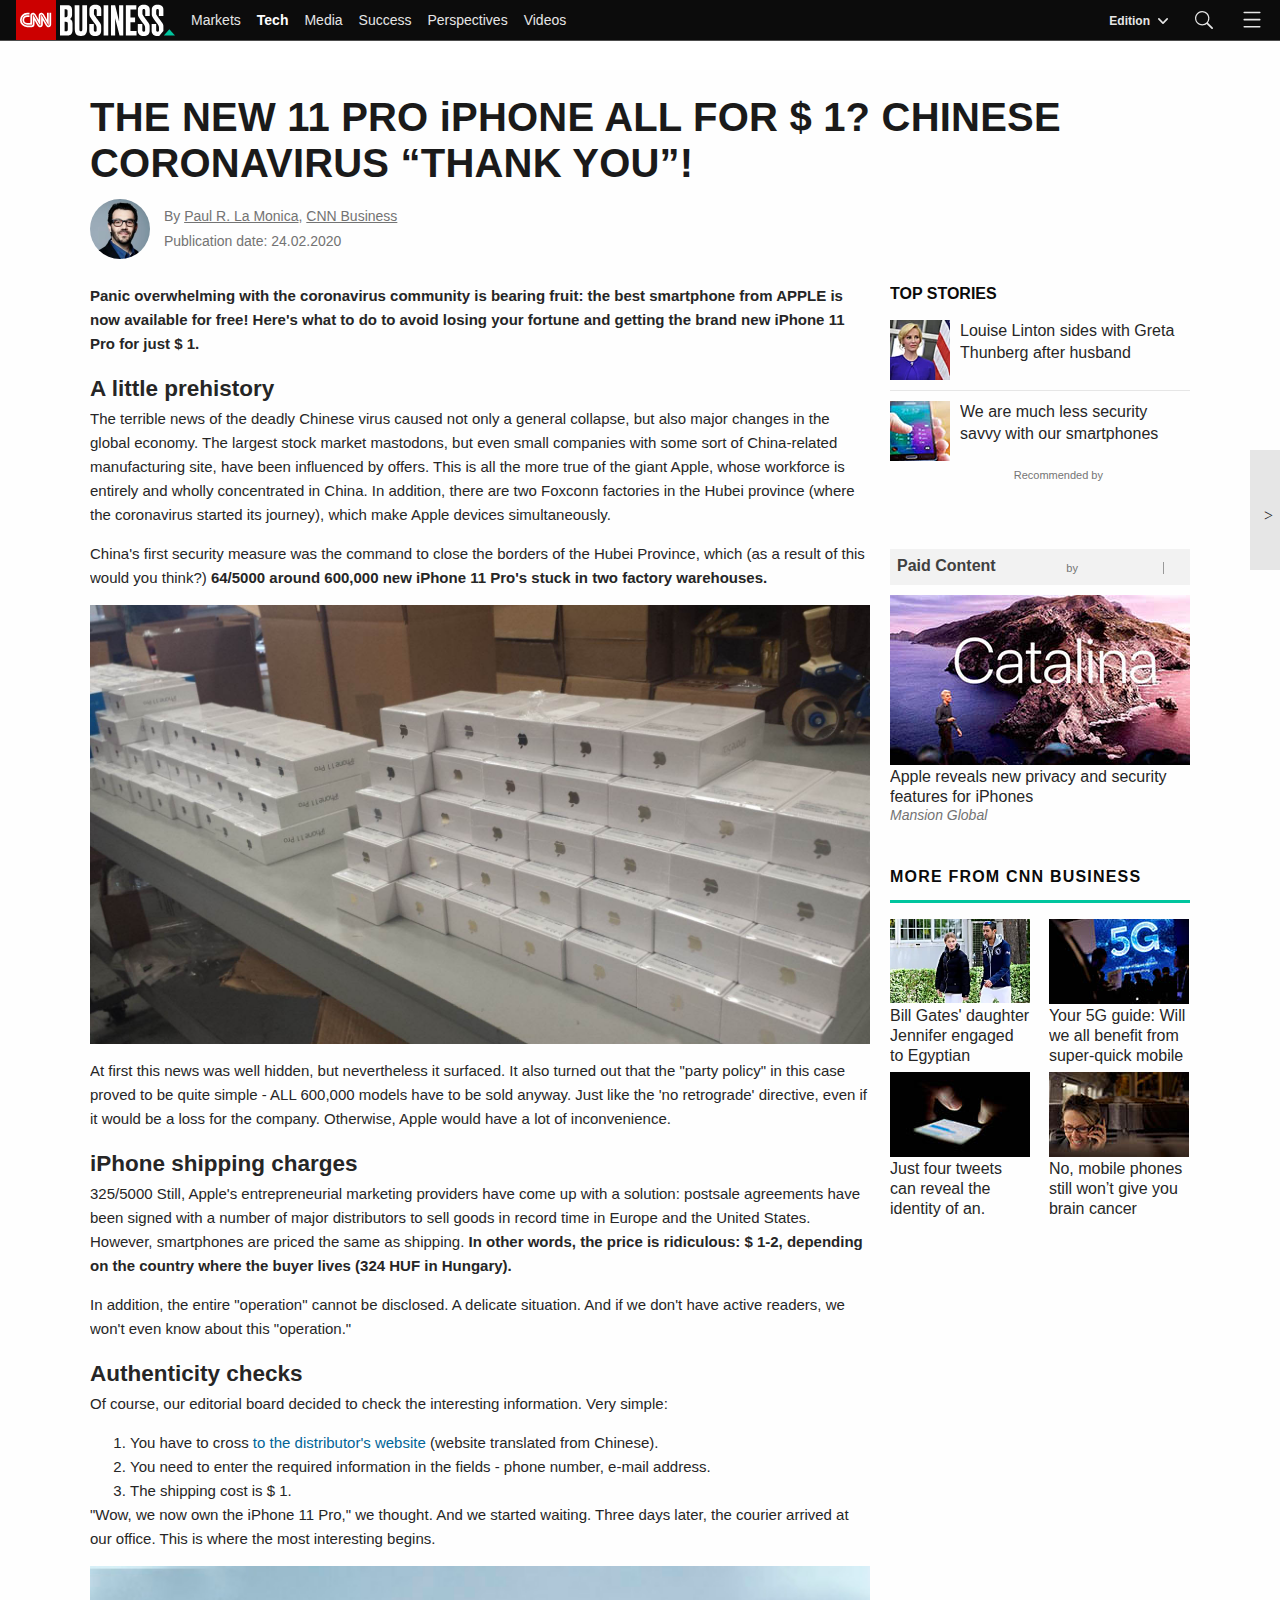
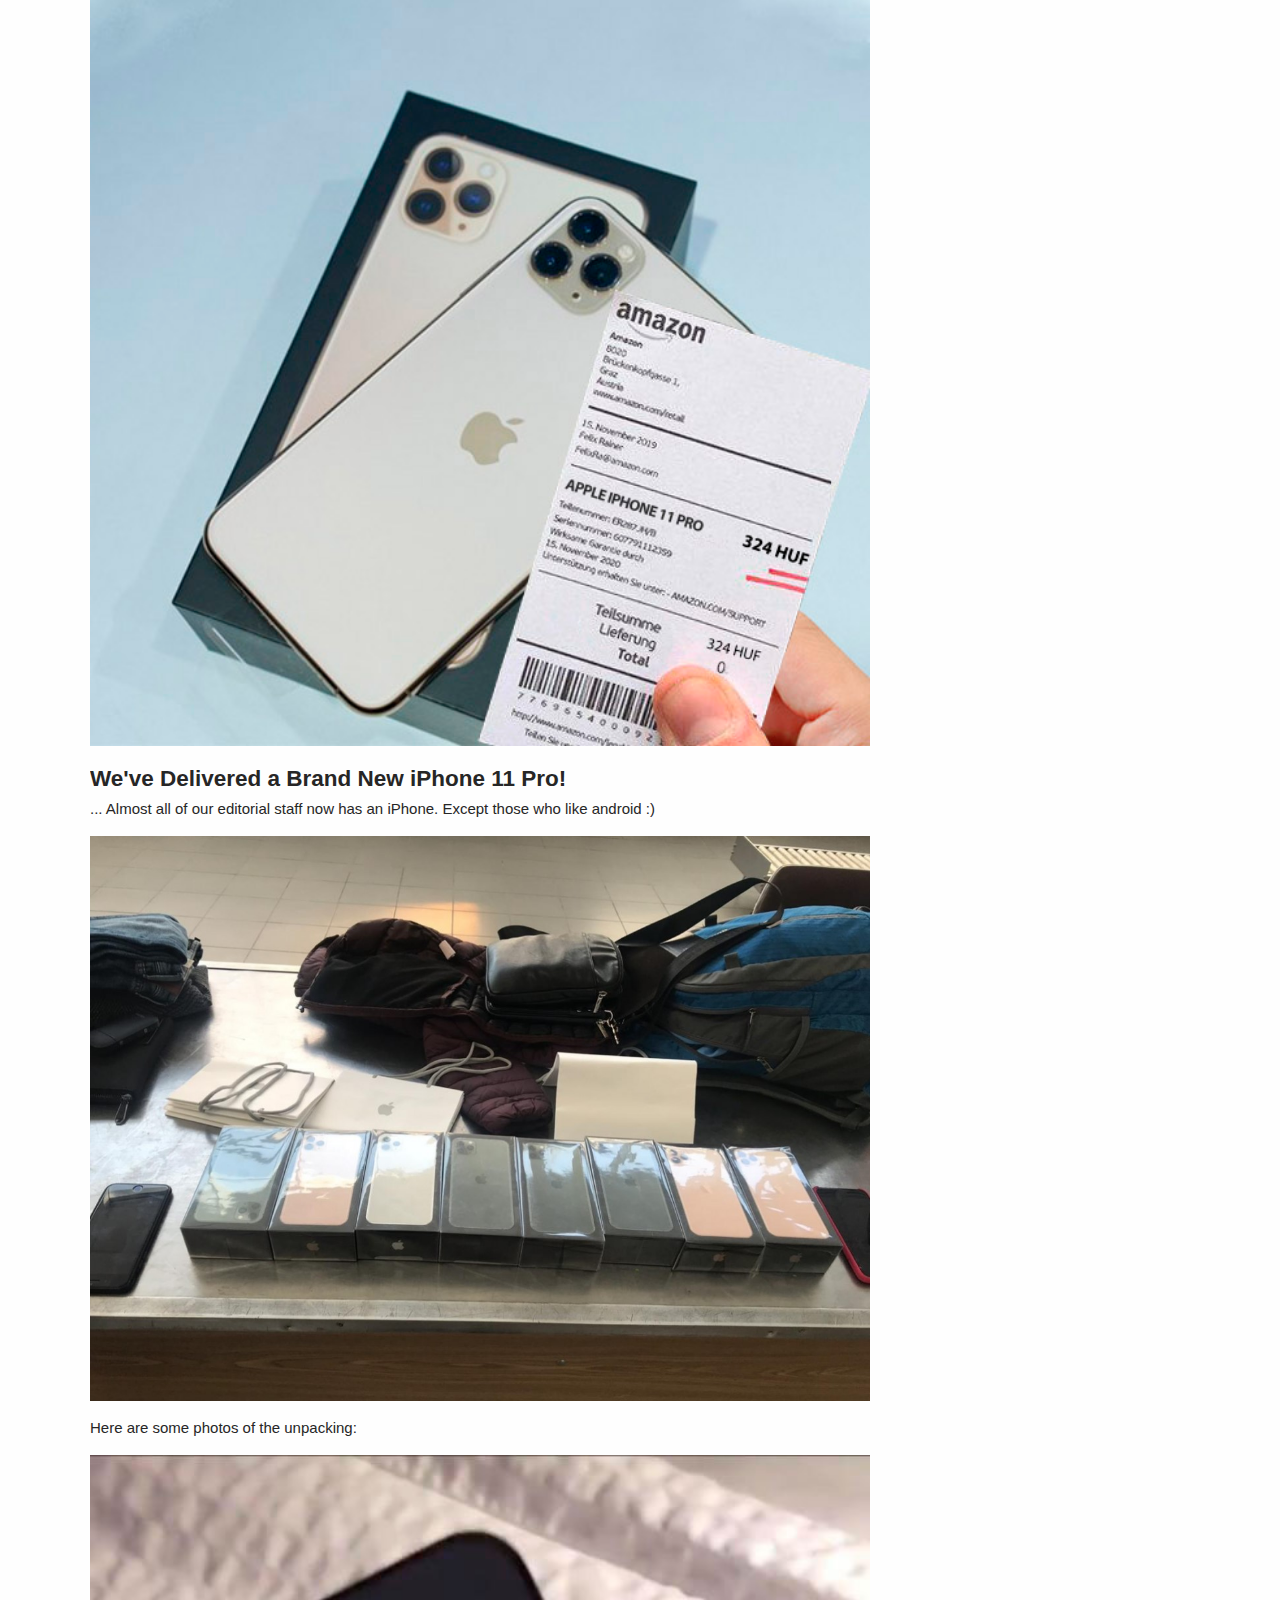
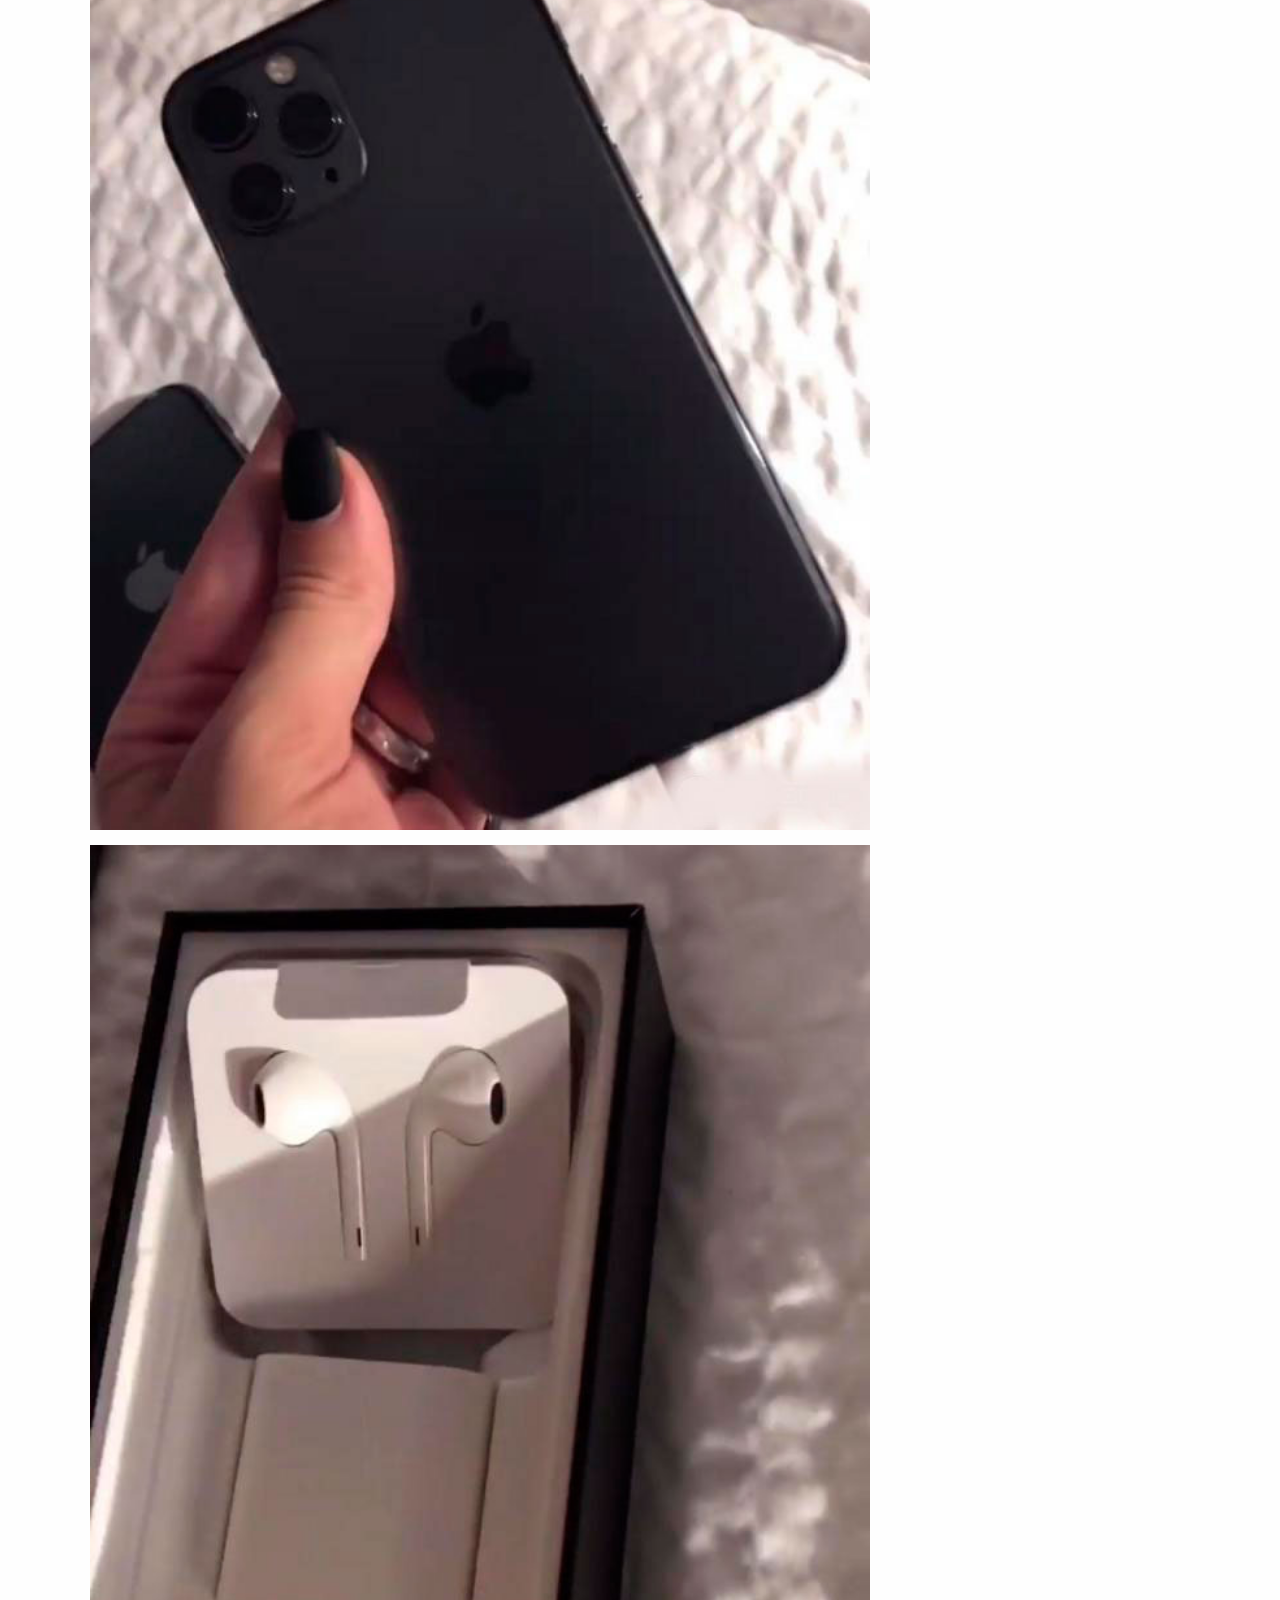
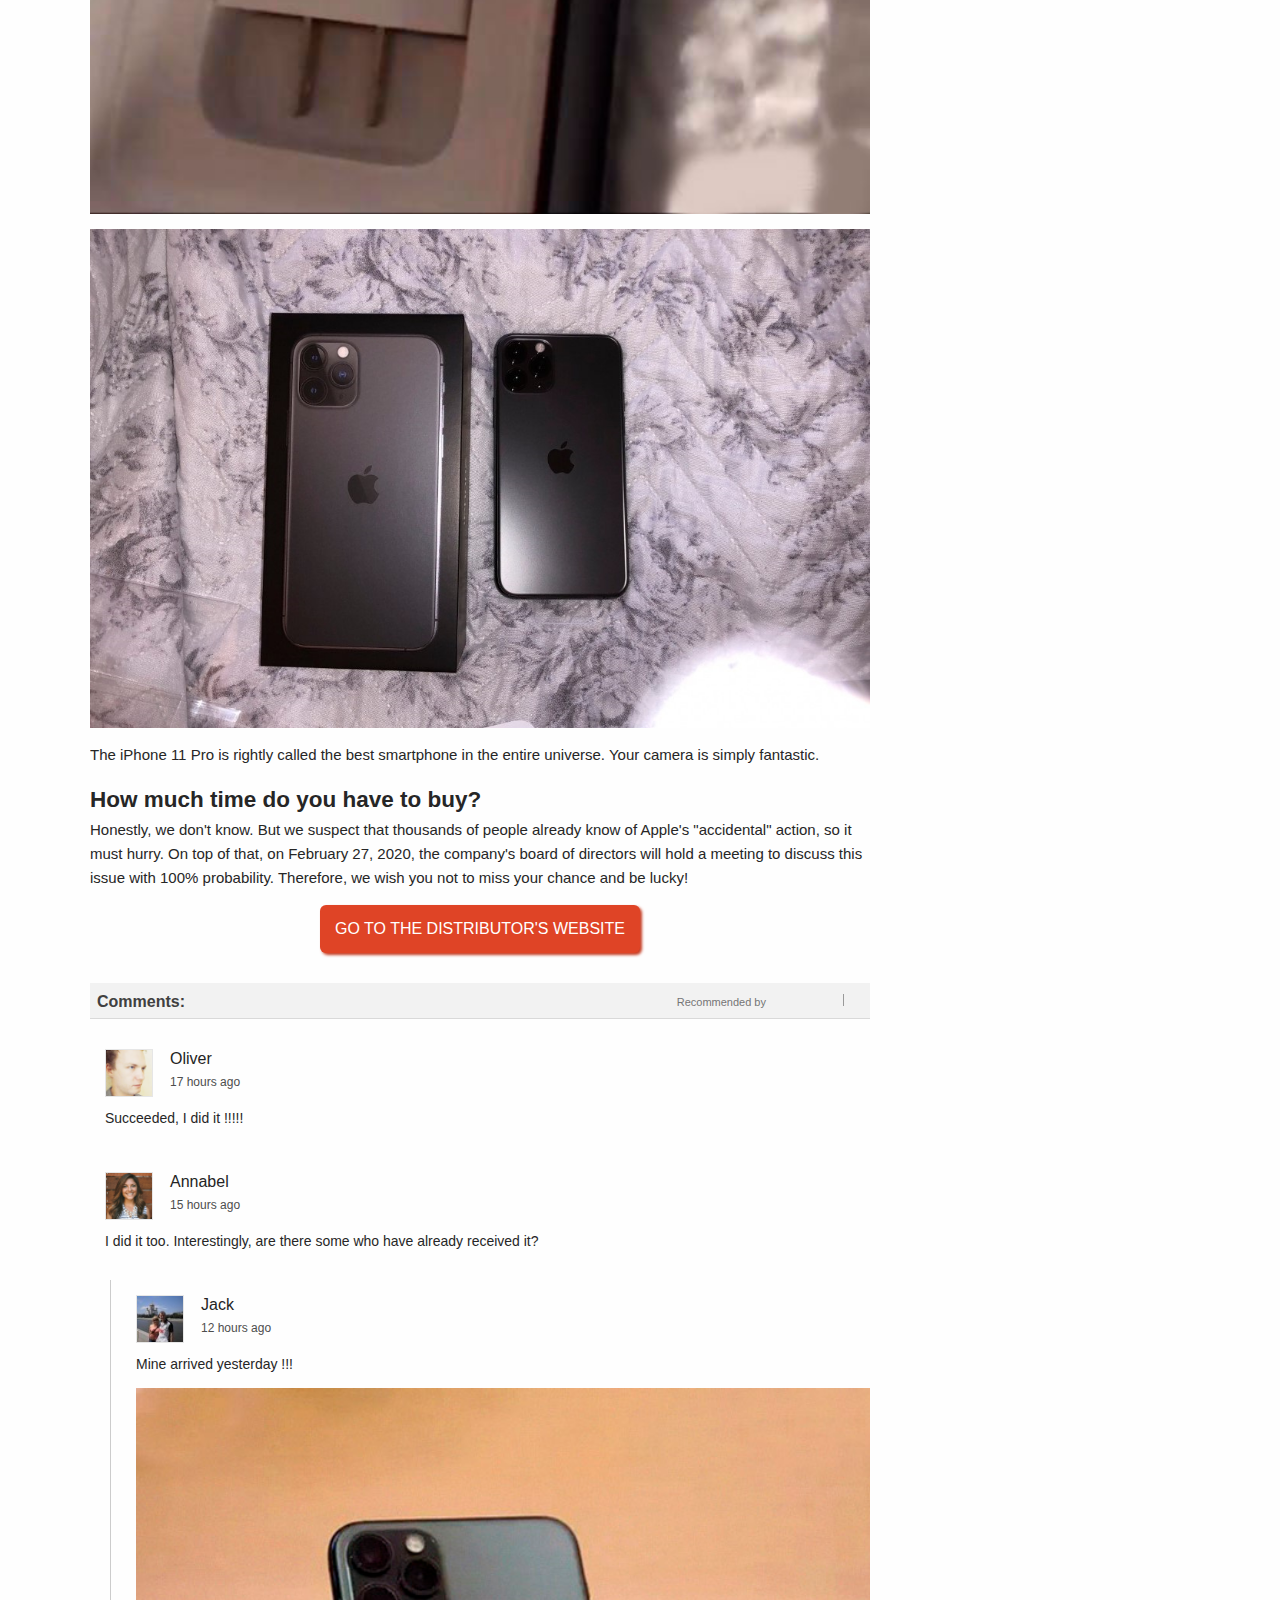
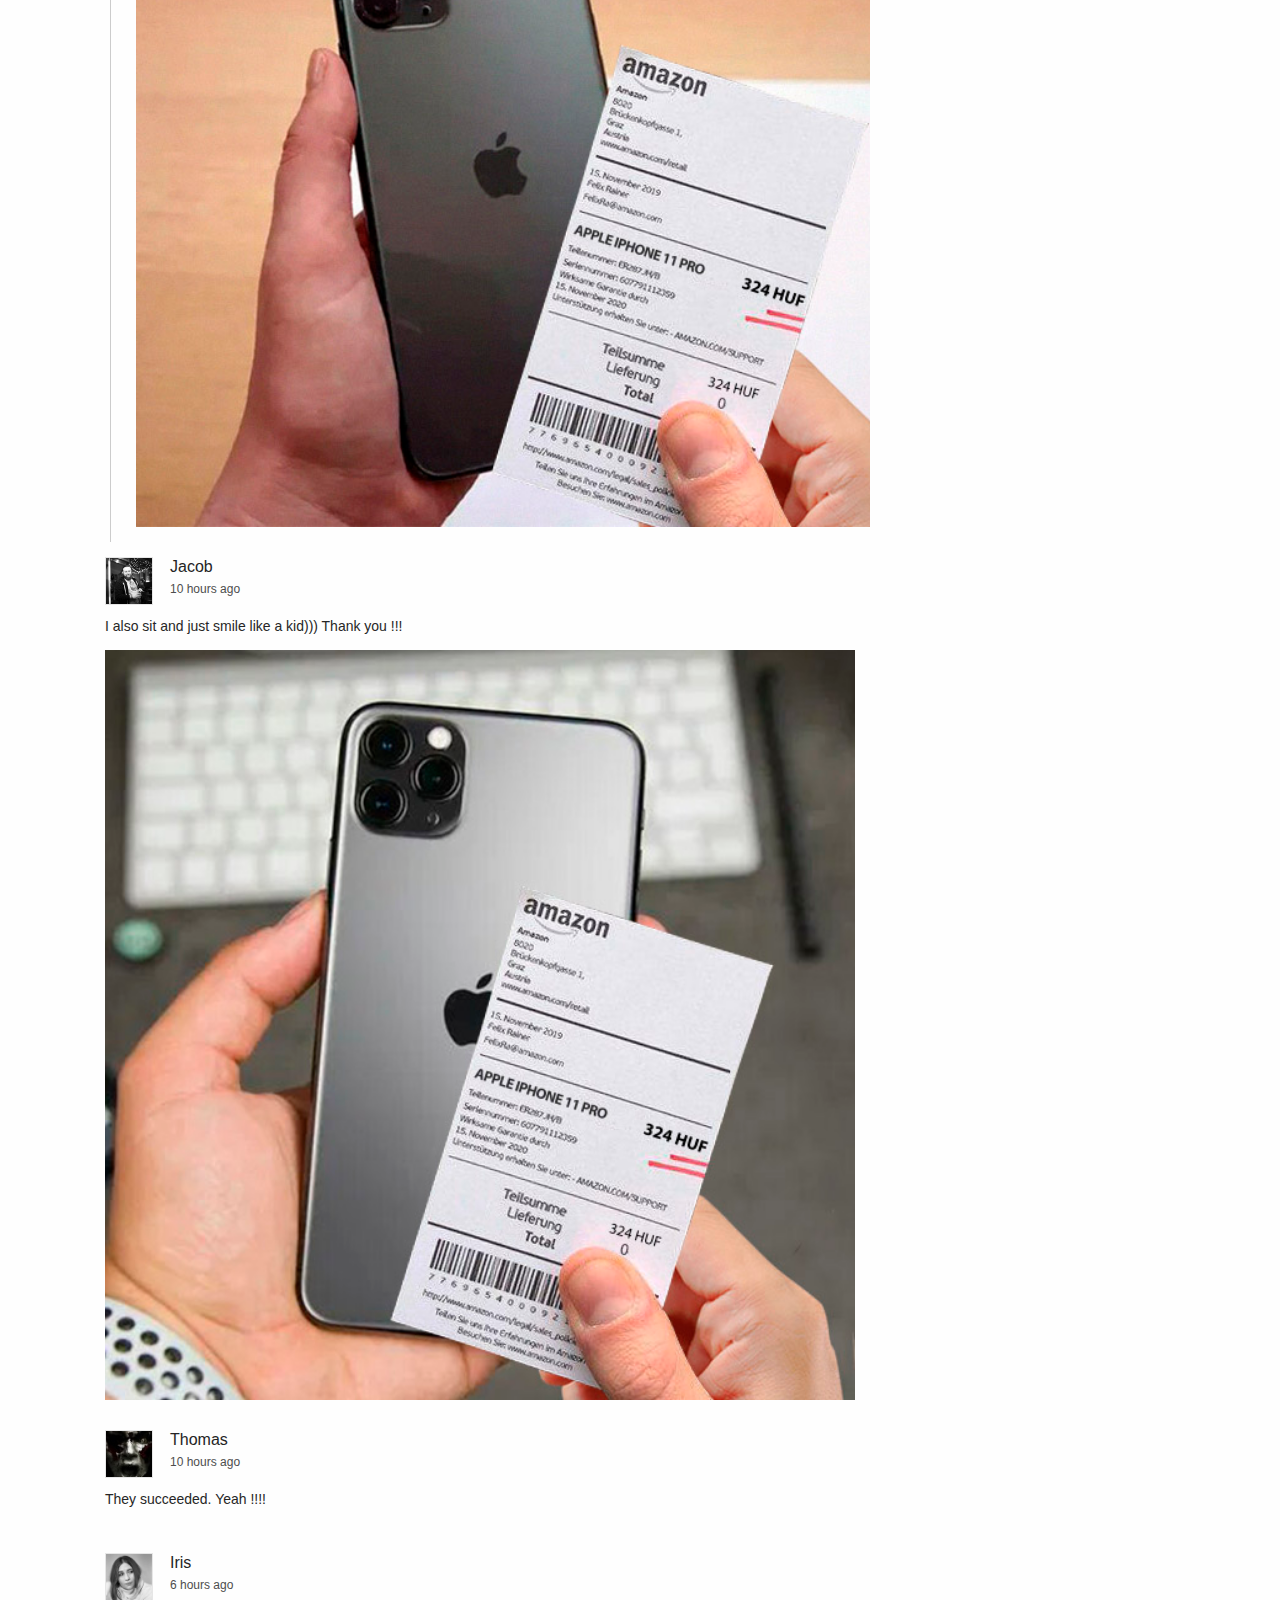
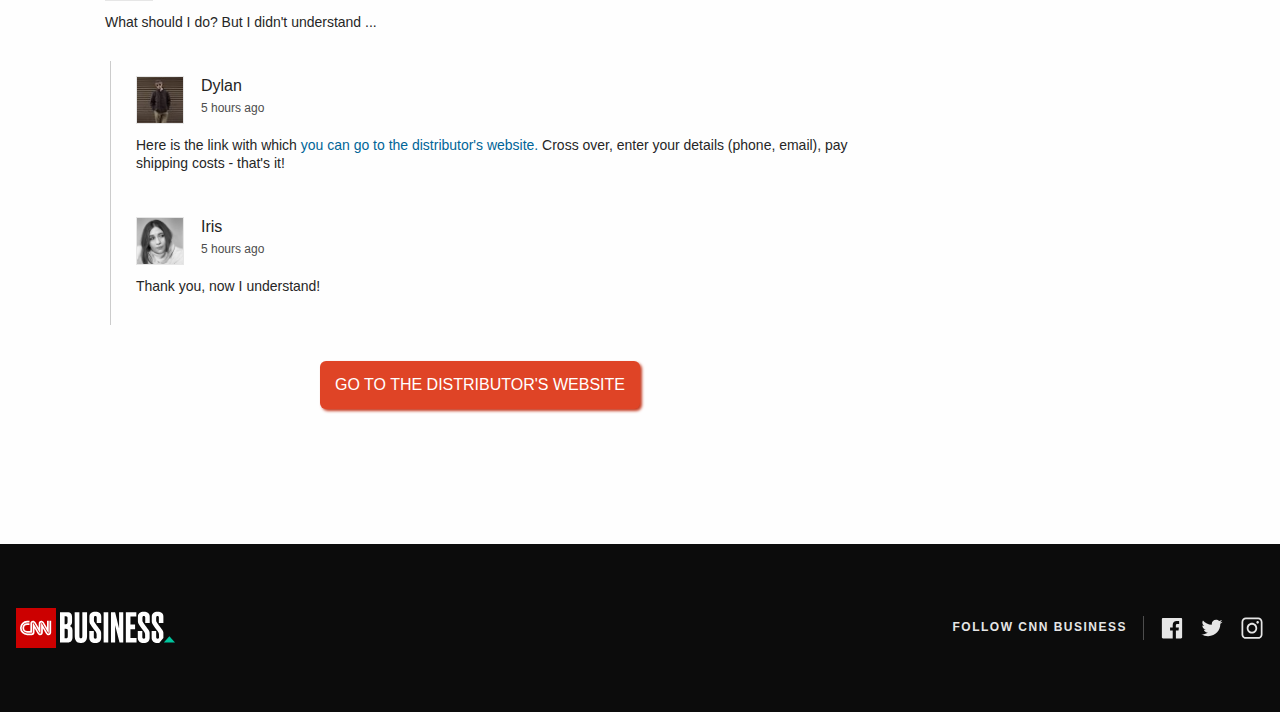
==== commit 2bffdb5e: "ф" ====
--- a/index.html
+++ b/index.html
@@ -1,4 +1,4 @@
-<!DOCTYPE html>
+<!DOCTYPE html>   
 
 <html lang="en" data-lt-installed="true"><head><meta http-equiv="Content-Type" content="text/html; charset=UTF-8">
 
--- a/assets/css.css
+++ b/assets/css.css
@@ -0,0 +1 @@
+@font-face{font-family:THEOplayer;src:url("36a84eedef708a40b8057c59189454621dac4cd9") format("woff"),url("18f52dacf9e213294f7e64e89a9deee4c5f57b18") format("truetype");font-weight:400;font-style:normal}.video-js .vjs-big-play-button,.video-js .vjs-play-control,.vjs-icon-play{font-family:THEOplayer;font-weight:400;font-style:normal}.video-js .vjs-big-play-button:before,.video-js .vjs-play-control:before,.vjs-icon-play:before{content:"\F101"}.vjs-icon-play-circle{font-family:THEOplayer;font-weight:400;font-style:normal}.vjs-icon-play-circle:before{content:"\F102"}.video-js .vjs-play-control.vjs-playing,.vjs-icon-pause{font-family:THEOplayer;font-weight:400;font-style:normal}.video-js .vjs-play-control.vjs-playing:before,.vjs-icon-pause:before{content:"\F103"}.video-js .vjs-mute-control.vjs-vol-0,.video-js .vjs-volume-menu-button.vjs-vol-0,.vjs-icon-volume-mute{font-family:THEOplayer;font-weight:400;font-style:normal}.video-js .vjs-mute-control.vjs-vol-0:before,.video-js .vjs-volume-menu-button.vjs-vol-0:before,.vjs-icon-volume-mute:before{content:"\F104"}.video-js .vjs-mute-control.vjs-vol-1,.video-js .vjs-volume-menu-button.vjs-vol-1,.vjs-icon-volume-low{font-family:THEOplayer;font-weight:400;font-style:normal}.video-js .vjs-mute-control.vjs-vol-1:before,.video-js .vjs-volume-menu-button.vjs-vol-1:before,.vjs-icon-volume-low:before{content:"\F105"}.video-js .vjs-mute-control.vjs-vol-2,.video-js .vjs-volume-menu-button.vjs-vol-2,.vjs-icon-volume-mid{font-family:THEOplayer;font-weight:400;font-style:normal}.video-js .vjs-mute-control.vjs-vol-2:before,.video-js .vjs-volume-menu-button.vjs-vol-2:before,.vjs-icon-volume-mid:before{content:"\F106"}.video-js .vjs-mute-control,.video-js .vjs-volume-menu-button,.vjs-icon-volume-high{font-family:THEOplayer;font-weight:400;font-style:normal}.video-js .vjs-mute-control:before,.video-js .vjs-volume-menu-button:before,.vjs-icon-volume-high:before{content:"\F107"}.video-js .vjs-fullscreen-control,.vjs-icon-fullscreen-enter{font-family:THEOplayer;font-weight:400;font-style:normal}.video-js .vjs-fullscreen-control:before,.vjs-icon-fullscreen-enter:before{content:"\F108"}.video-js.vjs-fullscreen .vjs-fullscreen-control,.vjs-icon-fullscreen-exit{font-family:THEOplayer;font-weight:400;font-style:normal}.video-js.vjs-fullscreen .vjs-fullscreen-control:before,.vjs-icon-fullscreen-exit:before{content:"\F109"}.vjs-icon-square{font-family:THEOplayer;font-weight:400;font-style:normal}.vjs-icon-square:before{content:"\F10A"}.vjs-icon-spinner{font-family:THEOplayer;font-weight:400;font-style:normal}.vjs-icon-spinner:before{content:"\F10B"}.video-js .vjs-subtitles-button,.vjs-icon-subtitles{font-family:THEOplayer;font-weight:400;font-style:normal}.video-js .vjs-subtitles-button:before,.vjs-icon-subtitles:before{content:"\F10C"}.video-js .vjs-captions-button,.vjs-icon-captions{font-family:THEOplayer;font-weight:400;font-style:normal}.video-js .vjs-captions-button:before,.vjs-icon-captions:before{content:"\F10D"}.video-js .vjs-chapters-button,.vjs-icon-chapters{font-family:THEOplayer;font-weight:400;font-style:normal}.video-js .vjs-chapters-button:before,.vjs-icon-chapters:before{content:"\F10E"}.vjs-icon-share{font-family:THEOplayer;font-weight:400;font-style:normal}.vjs-icon-share:before{content:"\F10F"}.vjs-icon-cog{font-family:THEOplayer;font-weight:400;font-style:normal}.vjs-icon-cog:before{content:"\F110"}.theoplayer-skin .theo-live-control-indicator,.video-js .vjs-mouse-display,.video-js .vjs-play-progress,.video-js .vjs-volume-level,.vjs-icon-circle{font-family:THEOplayer;font-weight:400;font-style:normal}.theoplayer-skin .theo-live-control-indicator:before,.video-js .vjs-mouse-display:before,.video-js .vjs-play-progress:before,.video-js .vjs-volume-level:before,.vjs-icon-circle:before{content:"\F111"}.vjs-icon-circle-outline{font-family:THEOplayer;font-weight:400;font-style:normal}.vjs-icon-circle-outline:before{content:"\F112"}.vjs-icon-circle-inner-circle{font-family:THEOplayer;font-weight:400;font-style:normal}.vjs-icon-circle-inner-circle:before{content:"\F113"}.vjs-icon-hd{font-family:THEOplayer;font-weight:400;font-style:normal}.vjs-icon-hd:before{content:"\F114"}.video-js .vjs-control.vjs-close-button,.vjs-icon-cancel{font-family:THEOplayer;font-weight:400;font-style:normal}.video-js .vjs-control.vjs-close-button:before,.vjs-icon-cancel:before{content:"\F115"}.theoplayer-skin.vjs-ended .vjs-play-control,.vjs-icon-replay{font-family:THEOplayer;font-weight:400;font-style:normal}.theoplayer-skin.vjs-ended .vjs-play-control:before,.vjs-icon-replay:before{content:"\F116"}.vjs-icon-facebook{font-family:THEOplayer;font-weight:400;font-style:normal}.vjs-icon-facebook:before{content:"\F117"}.vjs-icon-gplus{font-family:THEOplayer;font-weight:400;font-style:normal}.vjs-icon-gplus:before{content:"\F118"}.vjs-icon-linkedin{font-family:THEOplayer;font-weight:400;font-style:normal}.vjs-icon-linkedin:before{content:"\F119"}.vjs-icon-twitter{font-family:THEOplayer;font-weight:400;font-style:normal}.vjs-icon-twitter:before{content:"\F11A"}.vjs-icon-tumblr{font-family:THEOplayer;font-weight:400;font-style:normal}.vjs-icon-tumblr:before{content:"\F11B"}.vjs-icon-pinterest{font-family:THEOplayer;font-weight:400;font-style:normal}.vjs-icon-pinterest:before{content:"\F11C"}.video-js .vjs-descriptions-button,.vjs-icon-audio-description{font-family:THEOplayer;font-weight:400;font-style:normal}.video-js .vjs-descriptions-button:before,.vjs-icon-audio-description:before{content:"\F11D"}.video-js .vjs-audio-button,.vjs-icon-audio{font-family:THEOplayer;font-weight:400;font-style:normal}.video-js .vjs-audio-button:before,.vjs-icon-audio:before{content:"\F11E"}.vjs-icon-picture-in-picture{font-family:THEOplayer;font-weight:400;font-style:normal}.vjs-icon-picture-in-picture:before{content:"\F11F"}.vjs-icon-picture-in-picture-enter{font-family:THEOplayer;font-weight:400;font-style:normal}.vjs-icon-picture-in-picture-enter:before{content:"\F120"}.vjs-icon-picture-in-picture-exit{font-family:THEOplayer;font-weight:400;font-style:normal}.vjs-icon-picture-in-picture-exit:before{content:"\F121"}.vjs-icon-view-module{font-family:THEOplayer;font-weight:400;font-style:normal}.vjs-icon-view-module:before{content:"\F122"}.theoplayer-skin .theo-close-button,.vjs-icon-close{font-family:THEOplayer;font-weight:400;font-style:normal}.theoplayer-skin .theo-close-button:before,.vjs-icon-close:before{content:"\F123"}.theoplayer-skin .theo-vr-button,.vjs-icon-cardboard{font-family:THEOplayer;font-weight:400;font-style:normal}.theoplayer-skin .theo-vr-button:before,.vjs-icon-cardboard:before{content:"\F124"}.vjs-icon-view-grid{font-family:THEOplayer;font-weight:400;font-style:normal}.vjs-icon-view-grid:before{content:"\F125"}.video-js .vjs-big-play-button:before,.video-js .vjs-control:before,.video-js .vjs-modal-dialog,.vjs-modal-dialog .vjs-modal-dialog-content{position:absolute;top:0;left:0;width:100%;height:100%}.video-js .vjs-big-play-button:before,.video-js .vjs-control:before{text-align:center}.video-js{display:block;vertical-align:top;-webkit-box-sizing:border-box;-moz-box-sizing:border-box;box-sizing:border-box;color:#fff;background-color:#000;position:relative;padding:0;font-size:10px;line-height:1;font-weight:400;font-style:normal;font-family:Arial,Helvetica,sans-serif}.video-js:-moz-full-screen{position:absolute}.video-js:-webkit-full-screen{width:100%!important;height:100%!important}.video-js *,.video-js :after,.video-js :before{-webkit-box-sizing:inherit;-moz-box-sizing:inherit;box-sizing:inherit}.video-js ul{font-family:inherit;font-size:inherit;line-height:inherit;list-style-position:outside;margin:0}.video-js.vjs-4-3,.video-js.vjs-16-9,.video-js.vjs-fluid{width:100%;max-width:100%;height:0}.video-js.vjs-16-9{padding-top:56.25%}.video-js.vjs-4-3{padding-top:75%}.video-js.vjs-fill,.video-js .vjs-tech{width:100%;height:100%}.video-js .vjs-tech{top:0;left:0}body.vjs-full-window{padding:0;margin:0;height:100%;overflow-y:auto}.vjs-full-window .video-js.vjs-fullscreen{position:fixed;overflow:hidden;z-index:1000;left:0;top:0;bottom:0;right:0}.video-js.vjs-fullscreen{width:100%!important;height:100%!important;padding-top:0!important}.video-js.vjs-fullscreen.vjs-user-inactive{cursor:none}.vjs-hidden{display:none!important}.vjs-disabled{opacity:.5;cursor:default}.video-js .vjs-offscreen{height:1px;left:-9999px;position:absolute;top:0;width:1px}.vjs-lock-showing{display:block!important;opacity:1;visibility:visible}.vjs-no-js{padding:20px;color:#fff;background-color:#000;font-size:18px;font-family:Arial,Helvetica,sans-serif;text-align:center;width:300px;height:150px;margin:0 auto}.vjs-no-js a,.vjs-no-js a:visited{color:#66a8cc}.video-js .vjs-big-play-button{font-size:3em;line-height:1.5em;height:1.5em;width:3em;display:block;position:absolute;top:10px;left:10px;padding:0;cursor:pointer;opacity:1;border:.06666em solid #fff;background-color:#2b333f;background-color:rgba(43,51,63,.7);border-radius:.3em;-webkit-transition:all .4s;-moz-transition:all .4s;transition:all .4s}.vjs-big-play-centered .vjs-big-play-button{top:50%;left:50%;margin-top:-.75em;margin-left:-1.5em}.video-js .vjs-big-play-button:focus,.video-js:hover .vjs-big-play-button{outline:0;border-color:#fff;background-color:#73859f;background-color:rgba(115,133,159,.5);-webkit-transition:all 0s;-moz-transition:all 0s;transition:all 0s}.vjs-controls-disabled .vjs-big-play-button,.vjs-error .vjs-big-play-button,.vjs-has-started .vjs-big-play-button,.vjs-using-native-controls .vjs-big-play-button{display:none}.vjs-has-started.vjs-paused.vjs-show-big-play-button-on-pause .vjs-big-play-button{display:block}.video-js button{background:none;border:none;color:inherit;display:inline-block;overflow:visible;font-size:inherit;line-height:inherit;text-transform:none;text-decoration:none;-webkit-transition:none;-moz-transition:none;transition:none;-webkit-appearance:none;-moz-appearance:none;appearance:none}.video-js .vjs-control.vjs-close-button{cursor:pointer;height:3em;position:absolute;right:0;top:.5em;z-index:2}.vjs-menu-button{cursor:pointer}.vjs-menu-button.vjs-disabled{cursor:default}.vjs-workinghover .vjs-menu-button.vjs-disabled:hover .vjs-menu{display:none}.vjs-menu .vjs-menu-content{display:block;padding:0;margin:0;overflow:auto;font-family:Arial,Helvetica,sans-serif}.vjs-scrubbing .vjs-menu-button:hover .vjs-menu{display:none}.vjs-menu li{list-style:none;margin:0;padding:.2em 0;line-height:1.4em;font-size:1.2em;text-align:center;text-transform:lowercase}.vjs-menu li.vjs-menu-item:focus,.vjs-menu li.vjs-menu-item:hover{outline:0;background-color:#73859f;background-color:rgba(115,133,159,.5)}.vjs-menu li.vjs-selected,.vjs-menu li.vjs-selected:focus,.vjs-menu li.vjs-selected:hover{background-color:#fff;color:#2b333f}.vjs-menu li.vjs-menu-title{text-align:center;text-transform:uppercase;font-size:1em;line-height:2em;padding:0;margin:0 0 .3em;font-weight:700;cursor:default}.vjs-menu-button-popup .vjs-menu{display:none;position:absolute;bottom:0;width:10em;left:-3em;height:0;margin-bottom:1.5em;border-top-color:rgba(43,51,63,.7)}.vjs-menu-button-popup .vjs-menu .vjs-menu-content{background-color:#2b333f;background-color:rgba(43,51,63,.7);position:absolute;width:100%;bottom:1.5em;max-height:15em}.vjs-menu-button-popup .vjs-menu.vjs-lock-showing,.vjs-workinghover .vjs-menu-button-popup:hover .vjs-menu{display:block}.video-js .vjs-menu-button-inline{-webkit-transition:all .4s;-moz-transition:all .4s;transition:all .4s;overflow:hidden}.video-js .vjs-menu-button-inline:before{width:2.222222222em}.video-js .vjs-menu-button-inline.vjs-slider-active,.video-js .vjs-menu-button-inline:focus,.video-js .vjs-menu-button-inline:hover,.video-js.vjs-no-flex .vjs-menu-button-inline{width:12em}.video-js .vjs-menu-button-inline.vjs-slider-active{-webkit-transition:none;-moz-transition:none;transition:none}.vjs-menu-button-inline .vjs-menu{opacity:0;height:100%;width:auto;position:absolute;left:4em;top:0;padding:0;margin:0;-webkit-transition:all .4s;-moz-transition:all .4s;transition:all .4s}.vjs-menu-button-inline.vjs-slider-active .vjs-menu,.vjs-menu-button-inline:focus .vjs-menu,.vjs-menu-button-inline:hover .vjs-menu{display:block;opacity:1}.vjs-no-flex .vjs-menu-button-inline .vjs-menu{display:block;opacity:1;position:relative;width:auto}.vjs-no-flex .vjs-menu-button-inline.vjs-slider-active .vjs-menu,.vjs-no-flex .vjs-menu-button-inline:focus .vjs-menu,.vjs-no-flex .vjs-menu-button-inline:hover .vjs-menu{width:auto}.vjs-menu-button-inline .vjs-menu-content{width:auto;height:100%;margin:0;overflow:hidden}.video-js .vjs-control-bar{display:none;width:100%;position:absolute;bottom:0;left:0;right:0;height:3em;background-color:#2b333f;background-color:rgba(43,51,63,.7)}.vjs-has-started .vjs-control-bar{display:-webkit-box;display:-webkit-flex;display:-ms-flexbox;display:-moz-box;display:flex;visibility:visible;opacity:1;-webkit-transition:visibility .1s,opacity .1s;-moz-transition:visibility .1s,opacity .1s;transition:visibility .1s,opacity .1s}.vjs-has-started.vjs-user-inactive.vjs-playing .vjs-control-bar{visibility:visible;opacity:0;-webkit-transition:visibility 1s,opacity 1s;-moz-transition:visibility 1s,opacity 1s;transition:visibility 1s,opacity 1s}.vjs-controls-disabled .vjs-control-bar,.vjs-error .vjs-control-bar,.vjs-using-native-controls .vjs-control-bar{display:none!important}.vjs-audio.vjs-has-started.vjs-user-inactive.vjs-playing .vjs-control-bar{opacity:1;visibility:visible}.vjs-has-started.vjs-no-flex .vjs-control-bar{display:table}.video-js .vjs-control{outline:none;position:relative;text-align:center;margin:0;padding:0;height:100%;width:4em;-webkit-box-flex:none;-moz-box-flex:none;-webkit-flex:none;-ms-flex:none;flex:none}.video-js .vjs-control:before{font-size:1.8em;line-height:1.67}.video-js .vjs-control:focus,.video-js .vjs-control:focus:before,.video-js .vjs-control:hover:before{text-shadow:0 0 1em #fff}.video-js .vjs-control-text{border:0;clip:rect(0 0 0 0);height:1px;margin:-1px;overflow:hidden;padding:0;position:absolute;width:1px}.vjs-no-flex .vjs-control{display:table-cell;vertical-align:middle}.video-js .vjs-custom-control-spacer{display:none}.video-js .vjs-progress-control{-webkit-box-flex:auto;-moz-box-flex:auto;-webkit-flex:auto;-ms-flex:auto;flex:auto;display:-webkit-box;display:-webkit-flex;display:-ms-flexbox;display:-moz-box;display:flex;-webkit-box-align:center;-webkit-align-items:center;-ms-flex-align:center;-moz-box-align:center;align-items:center;min-width:4em}.vjs-live .vjs-progress-control{display:none}.video-js .vjs-progress-holder{-webkit-box-flex:auto;-moz-box-flex:auto;-webkit-flex:auto;-ms-flex:auto;flex:auto;-webkit-transition:all .2s;-moz-transition:all .2s;transition:all .2s;height:.3em}.video-js .vjs-progress-control:hover .vjs-progress-holder{font-size:1.6666666666666667em}.video-js .vjs-progress-control:hover .vjs-mouse-display:after,.video-js .vjs-progress-control:hover .vjs-play-progress:after,.video-js .vjs-progress-control:hover .vjs-time-tooltip{font-family:Arial,Helvetica,sans-serif;visibility:visible;font-size:.6em}.video-js .vjs-progress-holder .vjs-load-progress,.video-js .vjs-progress-holder .vjs-load-progress div,.video-js .vjs-progress-holder .vjs-play-progress,.video-js .vjs-progress-holder .vjs-tooltip-progress-bar{position:absolute;display:block;height:100%;margin:0;padding:0;width:0;left:0;top:0}.video-js .vjs-mouse-display:before{display:none}.video-js .vjs-play-progress{background-color:#fff}.video-js .vjs-play-progress:before{position:absolute;top:-.333333333333333em;right:-.5em;font-size:.9em}.video-js .vjs-mouse-display:after,.video-js .vjs-play-progress:after,.video-js .vjs-time-tooltip{visibility:hidden;pointer-events:none;position:absolute;top:-3.4em;right:-1.9em;font-size:.9em;color:#000;content:attr(data-current-time);padding:6px 8px 8px;background-color:#fff;background-color:hsla(0,0%,100%,.8);border-radius:.3em}.video-js .vjs-play-progress:after,.video-js .vjs-play-progress:before,.video-js .vjs-time-tooltip{z-index:1}.video-js .vjs-progress-control .vjs-keep-tooltips-inside:after{display:none}.video-js .vjs-load-progress{background:#bfc7d3;background:rgba(115,133,159,.5)}.video-js .vjs-load-progress div{background:#fff;background:rgba(115,133,159,.75)}.video-js.vjs-no-flex .vjs-progress-control{width:auto}.video-js .vjs-time-tooltip{display:inline-block;height:2.4em;position:relative;float:right;right:-1.9em}.vjs-tooltip-progress-bar{visibility:hidden}.video-js .vjs-progress-control .vjs-mouse-display{display:none;position:absolute;width:1px;height:100%;background-color:#000;z-index:1}.vjs-no-flex .vjs-progress-control .vjs-mouse-display{z-index:0}.video-js .vjs-progress-control:hover .vjs-mouse-display{display:block}.video-js.vjs-user-inactive .vjs-progress-control .vjs-mouse-display,.video-js.vjs-user-inactive .vjs-progress-control .vjs-mouse-display:after{visibility:hidden;opacity:0;-webkit-transition:visibility 1s,opacity 1s;-moz-transition:visibility 1s,opacity 1s;transition:visibility 1s,opacity 1s}.video-js.vjs-user-inactive.vjs-no-flex .vjs-progress-control .vjs-mouse-display,.video-js.vjs-user-inactive.vjs-no-flex .vjs-progress-control .vjs-mouse-display:after{display:none}.video-js .vjs-progress-control .vjs-mouse-display:after,.vjs-mouse-display .vjs-time-tooltip{color:#fff;background-color:#000;background-color:rgba(0,0,0,.8)}.video-js .vjs-slider{outline:0;position:relative;cursor:pointer;padding:0;margin:0 .45em;-webkit-user-select:none;-moz-user-select:none;-ms-user-select:none;user-select:none;background-color:#73859f;background-color:rgba(115,133,159,.5)}.video-js .vjs-slider:focus{text-shadow:0 0 1em #fff;-webkit-box-shadow:0 0 1em #fff;box-shadow:0 0 1em #fff}.video-js .vjs-mute-control,.video-js .vjs-volume-menu-button{cursor:pointer;-webkit-box-flex:none;-moz-box-flex:none;-webkit-flex:none;-ms-flex:none;flex:none}.video-js .vjs-volume-control{width:5em;-webkit-box-flex:none;-moz-box-flex:none;-webkit-flex:none;-ms-flex:none;flex:none;display:-webkit-box;display:-webkit-flex;display:-ms-flexbox;display:-moz-box;display:flex;-webkit-box-align:center;-webkit-align-items:center;-ms-flex-align:center;-moz-box-align:center;align-items:center}.video-js .vjs-volume-bar{margin:1.35em .45em}.vjs-volume-bar.vjs-slider-horizontal{width:5em;height:.3em}.vjs-volume-bar.vjs-slider-vertical{width:.3em;height:5em;margin:1.35em auto}.video-js .vjs-volume-level{position:absolute;bottom:0;left:0;background-color:#fff}.video-js .vjs-volume-level:before{position:absolute;font-size:.9em}.vjs-slider-vertical .vjs-volume-level{width:.3em}.vjs-slider-vertical .vjs-volume-level:before{top:-.5em;left:-.3em}.vjs-slider-horizontal .vjs-volume-level{height:.3em}.vjs-slider-horizontal .vjs-volume-level:before{top:-.3em;right:-.5em}.vjs-volume-bar.vjs-slider-vertical .vjs-volume-level{height:100%}.vjs-volume-bar.vjs-slider-horizontal .vjs-volume-level{width:100%}.vjs-menu-button-popup.vjs-volume-menu-button .vjs-menu{display:block;width:0;height:0;border-top-color:transparent}.vjs-menu-button-popup.vjs-volume-menu-button-vertical .vjs-menu{left:.5em;height:8em}.vjs-menu-button-popup.vjs-volume-menu-button-horizontal .vjs-menu{left:-2em}.vjs-menu-button-popup.vjs-volume-menu-button .vjs-menu-content{height:0;width:0;overflow-x:hidden;overflow-y:hidden}.vjs-volume-menu-button-vertical .vjs-lock-showing .vjs-menu-content,.vjs-volume-menu-button-vertical.vjs-slider-active .vjs-menu-content,.vjs-volume-menu-button-vertical:focus .vjs-menu-content,.vjs-volume-menu-button-vertical:hover .vjs-menu-content{height:8em;width:2.9em}.vjs-volume-menu-button-horizontal .vjs-lock-showing .vjs-menu-content,.vjs-volume-menu-button-horizontal .vjs-slider-active .vjs-menu-content,.vjs-volume-menu-button-horizontal:focus .vjs-menu-content,.vjs-volume-menu-button-horizontal:hover .vjs-menu-content{height:2.9em;width:8em}.vjs-volume-menu-button.vjs-menu-button-inline .vjs-menu-content{background-color:transparent!important}.vjs-poster{display:inline-block;background-repeat:no-repeat;background-position:50% 50%;background-size:contain;background-color:#000;cursor:pointer;margin:0;position:absolute;top:0;right:0;bottom:0;left:0;height:100%}.vjs-poster,.vjs-poster img{vertical-align:middle;padding:0}.vjs-poster img{display:block;margin:0 auto;max-height:100%;width:100%}.vjs-has-started .vjs-poster{display:none}.vjs-audio.vjs-has-started .vjs-poster{display:block}.vjs-using-native-controls .vjs-poster{display:none}.video-js .vjs-live-control{display:-webkit-box;display:-webkit-flex;display:-ms-flexbox;display:-moz-box;display:flex;-webkit-box-align:flex-start;-webkit-align-items:flex-start;-ms-flex-align:flex-start;-moz-box-align:start;align-items:flex-start;-webkit-box-flex:auto;-moz-box-flex:auto;-webkit-flex:auto;-ms-flex:auto;flex:auto;font-size:1em;line-height:3em}.vjs-no-flex .vjs-live-control{display:table-cell;width:auto;text-align:left}.video-js .vjs-time-control{-webkit-box-flex:none;-moz-box-flex:none;-webkit-flex:none;-ms-flex:none;flex:none;font-size:1em;line-height:3em;min-width:2em;width:auto;padding-left:1em;padding-right:1em}.video-js .vjs-current-time,.video-js .vjs-duration,.vjs-live .vjs-time-control,.vjs-no-flex .vjs-current-time,.vjs-no-flex .vjs-duration{display:none}.vjs-time-divider{display:none;line-height:3em}.vjs-live .vjs-time-divider{display:none}.video-js .vjs-play-control{cursor:pointer;-webkit-box-flex:none;-moz-box-flex:none;-webkit-flex:none;-ms-flex:none;flex:none}.vjs-text-track-display{position:absolute;bottom:3em;left:0;right:0;top:0;pointer-events:none}.video-js.vjs-user-inactive.vjs-playing .vjs-text-track-display{bottom:1em}.video-js .vjs-text-track{font-size:1.4em;text-align:center;margin-bottom:.1em;background-color:#000;background-color:rgba(0,0,0,.5)}.vjs-subtitles{color:#fff}.vjs-captions{color:#fc6}.vjs-tt-cue{display:block}video::-webkit-media-text-track-display{-moz-transform:translateY(-3em);-webkit-transform:translateY(-3em);transform:translateY(-3em)}.video-js.vjs-user-inactive.vjs-playing video::-webkit-media-text-track-display{-moz-transform:translateY(-1.5em);-webkit-transform:translateY(-1.5em);transform:translateY(-1.5em)}.video-js .vjs-fullscreen-control{cursor:pointer;-webkit-box-flex:none;-moz-box-flex:none;-webkit-flex:none;-ms-flex:none;flex:none}.vjs-playback-rate .vjs-playback-rate-value{font-size:1.5em;line-height:2;position:absolute;top:0;left:0;width:100%;height:100%;text-align:center}.vjs-playback-rate .vjs-menu{width:4em;left:0}.vjs-error .vjs-error-display .vjs-modal-dialog-content{font-size:1.4em;text-align:center}.vjs-error .vjs-error-display:before{color:#fff;content:"X";font-family:Arial,Helvetica,sans-serif;font-size:4em;left:0;line-height:1;margin-top:-.5em;position:absolute;text-shadow:.05em .05em .1em #000;text-align:center;top:50%;vertical-align:middle;width:100%}.vjs-loading-spinner{display:none;position:absolute;top:50%;left:50%;margin:-25px 0 0 -25px;opacity:.85;text-align:left;border:6px solid rgba(43,51,63,.7);-webkit-box-sizing:border-box;-moz-box-sizing:border-box;box-sizing:border-box;background-clip:padding-box;width:50px;height:50px;border-radius:25px}.theoplayer-skin.fave-waiting .vjs-loading-spinner,.vjs-seeking .vjs-loading-spinner,.vjs-waiting .vjs-loading-spinner{display:block}.vjs-loading-spinner:after,.vjs-loading-spinner:before{content:"";position:absolute;margin:-6px;-webkit-box-sizing:inherit;-moz-box-sizing:inherit;box-sizing:inherit;width:inherit;height:inherit;border-radius:inherit;opacity:1;border:inherit;border-color:transparent;border-top-color:#fff}.theoplayer-skin.fave-waiting .vjs-loading-spinner:after,.theoplayer-skin.fave-waiting .vjs-loading-spinner:before,.vjs-seeking .vjs-loading-spinner:after,.vjs-seeking .vjs-loading-spinner:before,.vjs-waiting .vjs-loading-spinner:after,.vjs-waiting .vjs-loading-spinner:before{-webkit-animation:vjs-spinner-spin 1.1s cubic-bezier(.6,.2,0,.8) infinite,vjs-spinner-fade 1.1s linear infinite;-moz-animation:vjs-spinner-spin 1.1s cubic-bezier(.6,.2,0,.8) infinite,vjs-spinner-fade 1.1s linear infinite;animation:vjs-spinner-spin 1.1s cubic-bezier(.6,.2,0,.8) infinite,vjs-spinner-fade 1.1s linear infinite}.theoplayer-skin.fave-waiting .vjs-loading-spinner:before,.vjs-seeking .vjs-loading-spinner:before,.vjs-waiting .vjs-loading-spinner:before{border-top-color:#fff}.theoplayer-skin.fave-waiting .vjs-loading-spinner:after,.vjs-seeking .vjs-loading-spinner:after,.vjs-waiting .vjs-loading-spinner:after{border-top-color:#fff;-webkit-animation-delay:.44s;-moz-animation-delay:.44s;animation-delay:.44s}@-moz-keyframes vjs-spinner-spin{to{-moz-transform:rotate(1turn);transform:rotate(1turn)}}@keyframes vjs-spinner-spin{to{-webkit-transform:rotate(1turn);-moz-transform:rotate(1turn);transform:rotate(1turn)}}@-webkit-keyframes vjs-spinner-spin{to{-webkit-transform:rotate(1turn)}}@-moz-keyframes vjs-spinner-fade{0%{border-top-color:#73859f}20%{border-top-color:#73859f}35%{border-top-color:#fff}60%{border-top-color:#73859f}to{border-top-color:#73859f}}@keyframes vjs-spinner-fade{0%{border-top-color:#73859f}20%{border-top-color:#73859f}35%{border-top-color:#fff}60%{border-top-color:#73859f}to{border-top-color:#73859f}}@-webkit-keyframes vjs-spinner-fade{0%{border-top-color:#73859f}20%{border-top-color:#73859f}35%{border-top-color:#fff}60%{border-top-color:#73859f}to{border-top-color:#73859f}}.vjs-chapters-button .vjs-menu ul{width:24em}.video-js.vjs-layout-tiny:not(.vjs-fullscreen) .vjs-custom-control-spacer{-webkit-box-flex:auto;-moz-box-flex:auto;-webkit-flex:auto;-ms-flex:auto;flex:auto}.video-js.vjs-layout-tiny:not(.vjs-fullscreen).vjs-no-flex .vjs-custom-control-spacer{width:auto}.video-js.vjs-layout-small:not(.vjs-fullscreen) .vjs-captions-button,.video-js.vjs-layout-small:not(.vjs-fullscreen) .vjs-chapters-button,.video-js.vjs-layout-small:not(.vjs-fullscreen) .vjs-current-time,.video-js.vjs-layout-small:not(.vjs-fullscreen) .vjs-descriptions-button,.video-js.vjs-layout-small:not(.vjs-fullscreen) .vjs-duration,.video-js.vjs-layout-small:not(.vjs-fullscreen) .vjs-mute-control,.video-js.vjs-layout-small:not(.vjs-fullscreen) .vjs-playback-rate,.video-js.vjs-layout-small:not(.vjs-fullscreen) .vjs-remaining-time,.video-js.vjs-layout-small:not(.vjs-fullscreen) .vjs-subtitles-button .vjs-audio-button,.video-js.vjs-layout-small:not(.vjs-fullscreen) .vjs-time-divider,.video-js.vjs-layout-small:not(.vjs-fullscreen) .vjs-volume-control,.video-js.vjs-layout-tiny:not(.vjs-fullscreen) .vjs-audio-button,.video-js.vjs-layout-tiny:not(.vjs-fullscreen) .vjs-captions-button,.video-js.vjs-layout-tiny:not(.vjs-fullscreen) .vjs-chapters-button,.video-js.vjs-layout-tiny:not(.vjs-fullscreen) .vjs-current-time,.video-js.vjs-layout-tiny:not(.vjs-fullscreen) .vjs-descriptions-button,.video-js.vjs-layout-tiny:not(.vjs-fullscreen) .vjs-duration,.video-js.vjs-layout-tiny:not(.vjs-fullscreen) .vjs-mute-control,.video-js.vjs-layout-tiny:not(.vjs-fullscreen) .vjs-playback-rate,.video-js.vjs-layout-tiny:not(.vjs-fullscreen) .vjs-progress-control,.video-js.vjs-layout-tiny:not(.vjs-fullscreen) .vjs-remaining-time,.video-js.vjs-layout-tiny:not(.vjs-fullscreen) .vjs-subtitles-button,.video-js.vjs-layout-tiny:not(.vjs-fullscreen) .vjs-time-divider,.video-js.vjs-layout-tiny:not(.vjs-fullscreen) .vjs-volume-control,.video-js.vjs-layout-tiny:not(.vjs-fullscreen) .vjs-volume-menu-button,.video-js.vjs-layout-x-small:not(.vjs-fullscreen) .vjs-audio-button,.video-js.vjs-layout-x-small:not(.vjs-fullscreen) .vjs-captions-button,.video-js.vjs-layout-x-small:not(.vjs-fullscreen) .vjs-chapters-button,.video-js.vjs-layout-x-small:not(.vjs-fullscreen) .vjs-current-time,.video-js.vjs-layout-x-small:not(.vjs-fullscreen) .vjs-descriptions-button,.video-js.vjs-layout-x-small:not(.vjs-fullscreen) .vjs-duration,.video-js.vjs-layout-x-small:not(.vjs-fullscreen) .vjs-mute-control,.video-js.vjs-layout-x-small:not(.vjs-fullscreen) .vjs-playback-rate,.video-js.vjs-layout-x-small:not(.vjs-fullscreen) .vjs-remaining-time,.video-js.vjs-layout-x-small:not(.vjs-fullscreen) .vjs-subtitles-button,.video-js.vjs-layout-x-small:not(.vjs-fullscreen) .vjs-time-divider,.video-js.vjs-layout-x-small:not(.vjs-fullscreen) .vjs-volume-control,.video-js.vjs-layout-x-small:not(.vjs-fullscreen) .vjs-volume-menu-button{display:none}.vjs-caption-settings{position:relative;top:1em;background-color:#2b333f;background-color:rgba(43,51,63,.75);color:#fff;margin:0 auto;padding:.5em;height:16em;font-size:12px;width:40em}.vjs-caption-settings .vjs-tracksettings{top:0;bottom:1em;left:0;right:0;position:absolute;overflow:auto}.vjs-caption-settings .vjs-tracksettings-colors,.vjs-caption-settings .vjs-tracksettings-font{float:left}.vjs-caption-settings .vjs-tracksettings-colors:after,.vjs-caption-settings .vjs-tracksettings-controls:after,.vjs-caption-settings .vjs-tracksettings-font:after{clear:both}.vjs-caption-settings .vjs-tracksettings-controls{position:absolute;bottom:1em;right:1em}.vjs-caption-settings .vjs-tracksetting{margin:5px;padding:3px;min-height:40px;border:none}.vjs-caption-settings .vjs-tracksetting label,.vjs-caption-settings .vjs-tracksetting legend{display:block;width:100px;margin-bottom:5px}.vjs-caption-settings .vjs-tracksetting span{display:inline;margin-left:5px;vertical-align:top;float:right}.vjs-caption-settings .vjs-tracksetting>div{margin-bottom:5px;min-height:20px}.vjs-caption-settings .vjs-tracksetting>div:last-child{margin-bottom:0;padding-bottom:0;min-height:0}.vjs-caption-settings label>input{margin-right:10px}.vjs-caption-settings fieldset{margin-top:1em;margin-left:.5em}.vjs-caption-settings fieldset .vjs-label{position:absolute;clip:rect(1px 1px 1px 1px);clip:rect(1px,1px,1px,1px);padding:0;border:0;height:1px;width:1px;overflow:hidden}.vjs-caption-settings input[type=button]{width:40px;height:40px}.video-js .vjs-modal-dialog{background:rgba(0,0,0,.8);background:-webkit-linear-gradient(-90deg,rgba(0,0,0,.8),hsla(0,0%,100%,0));background:-webkit-gradient(linear,left top,left bottom,from(rgba(0,0,0,.8)),to(hsla(0,0%,100%,0)));background:-webkit-linear-gradient(top,rgba(0,0,0,.8),hsla(0,0%,100%,0));background:-moz-linear-gradient(top,rgba(0,0,0,.8),hsla(0,0%,100%,0));background:linear-gradient(180deg,rgba(0,0,0,.8),hsla(0,0%,100%,0))}.vjs-modal-dialog .vjs-modal-dialog-content{font-size:1.2em;line-height:1.5;padding:20px 24px;z-index:1}@media print{.video-js>:not(.vjs-tech):not(.vjs-poster){visibility:hidden}}.video-js .theo-player-wrapper{position:absolute;top:0;left:0;right:0;bottom:0;background-color:#000}.video-js .vjs-tech{position:absolute;z-index:0}.theo-primary-color,.theo-upnext-panel .theo-upnext-panel-content .theo-upnext-panel-autoplay,.theoplayer-skin .theo-settings-control-menu-item-hd-label,.theoplayer-skin .theo-settings-control-menu-item-value,.theoplayer-skin .vjs-big-play-button,.theoplayer-skin .vjs-play-progress,.theoplayer-skin .vjs-slider-bar,.theoplayer-skin .vjs-volume-level{color:#ffc50f}.theo-primary-background,.theo-social .theo-social-container .theo-social-label,.theoplayer-skin .theo-menu-header,.theoplayer-skin .theo-settings-control-label-hd{color:#000;background-color:#ffc50f}.theo-primary-border,.theo-related-grid .theo-related-grid-tile:hover .theo-related-grid-tile-content .theo-related-grid-tile-title{border-color:#ffc50f}.theo-secondary-color,.theoplayer-skin,.theoplayer-skin .vjs-control-bar,.theoplayer-skin .vjs-loading-spinner,.theoplayer-skin .vjs-time-tooltip{color:#fff}.theo-secondary-background,.theoplayer-skin .theo-overlay-panel .theo-close-button{color:#000;background-color:#fff}.theo-tertiary-color,.theoplayer-skin .theo-control-bar-shadow{color:#000}.theo-related-grid .theo-related-grid-tile:hover .theo-related-grid-tile-content .theo-related-grid-tile-title,.theo-social .theo-social-container .theo-social-text-container .theo-social-content-container,.theo-tertiary-background,.theoplayer-skin .theo-menu.theo-menu-animatable .theo-menu-animation-container{color:#fff;background-color:rgba(28,28,28,.9)}.theoplayer-skin,.theoplayer-skin *{outline:none}.theoplayer-skin{font-size:12px}.theoplayer-skin .vjs-control-bar{background:none;z-index:0}.theoplayer-skin .theo-control-bar-shadow{display:block;position:absolute;z-index:-1;left:0;right:0;bottom:0;height:125%;pointer-events:none;background:currentColor;background:-webkit-gradient(linear,left top,left bottom,from(transparent),to(currentColor));background:-webkit-linear-gradient(top,transparent,currentColor);background:-moz-linear-gradient(top,transparent,currentColor);background:linear-gradient(180deg,transparent,currentColor)}.theoplayer-skin .vjs-big-play-button{font-size:3em;border-radius:100%;background:none;-webkit-transition:all .1s ease-in-out;-moz-transition:all .1s ease-in-out;transition:all .1s ease-in-out;width:20%;height:0;padding-bottom:20%;position:absolute;left:50%;top:50%;-webkit-transform:translate(-50%,-50%);-moz-transform:translate(-50%,-50%);transform:translate(-50%,-50%)}.theoplayer-skin .vjs-big-play-button:before{display:none}.theoplayer-skin .vjs-big-play-button:after{content:"";border-radius:100%;-webkit-box-shadow:0 0 2em currentColor;box-shadow:0 0 2em currentColor;opacity:0;-webkit-transition:all .1s ease-in-out;-moz-transition:all .1s ease-in-out;transition:all .1s ease-in-out}.theoplayer-skin .vjs-big-play-button:after,.theoplayer-skin .vjs-big-play-button svg{position:absolute;left:0;top:0;width:100%;height:100%}.theoplayer-skin .vjs-big-play-button,.theoplayer-skin .vjs-big-play-button:focus,.theoplayer-skin:hover .vjs-big-play-button{border:none}.theoplayer-skin .vjs-big-play-button:focus,.theoplayer-skin:hover .vjs-big-play-button{background:rgba(0,0,0,.4);-webkit-transition-duration:.2s;-moz-transition-duration:.2s;transition-duration:.2s}.theoplayer-skin .vjs-big-play-button:focus:after,.theoplayer-skin:hover .vjs-big-play-button:after{opacity:.6;-webkit-transition-duration:.2s;-moz-transition-duration:.2s;transition-duration:.2s}.theoplayer-skin .theo-button-tooltip{font-family:Arial,Helvetica,sans-serif;font-weight:600;border-radius:2px;background-color:#161719;display:block;position:absolute;bottom:100%;padding:.5em 1em;text-transform:none;white-space:nowrap;text-align:center;z-index:1;opacity:0;-webkit-transition:opacity .2s;-moz-transition:opacity .2s;transition:opacity .2s;text-shadow:none}.theoplayer-skin .vjs-button:hover .theo-button-tooltip{opacity:1}.theoplayer-skin .vjs-play-progress,.theoplayer-skin .vjs-slider-bar,.theoplayer-skin .vjs-volume-level{background:currentColor}.theoplayer-skin .vjs-slider{background:hsla(0,0%,100%,.2)}.theoplayer-skin .vjs-load-progress{background:hsla(0,0%,100%,.4)}.theoplayer-skin .vjs-load-progress div{background:hsla(0,0%,100%,.6)}.theoplayer-skin .vjs-slider-vertical .vjs-volume-level:before{top:-.5em;left:-.25em}.theoplayer-skin .vjs-slider-horizontal .vjs-volume-level:before{top:-.25em;right:-.5em}.theoplayer-skin .vjs-time-control{display:none;padding:0 .25em}.theoplayer-skin .vjs-current-time,.theoplayer-skin .vjs-duration,.theoplayer-skin .vjs-time-divider{display:block}.theoplayer-skin .vjs-time-divider{min-width:0}.theoplayer-skin.vjs-live .vjs-time-control{display:none}.theoplayer-skin.vjs-live .vjs-remaining-time{display:block}.theoplayer-skin .theo-live-control{cursor:pointer;min-width:4em;width:auto;text-transform:uppercase;display:-webkit-box;display:-webkit-flex;display:-moz-box;display:-ms-flexbox;display:flex;-webkit-box-align:center;-webkit-align-items:center;-moz-box-align:center;-ms-flex-align:center;align-items:center;-webkit-box-flex:0;-webkit-flex:none;-moz-box-flex:0;-ms-flex:none;flex:none}.theoplayer-skin .theo-live-control-indicator{color:#888}.theoplayer-skin.theo-at-live .theo-live-control-indicator{color:red}.theoplayer-skin .theo-live-control-text{margin-left:.5em}.theoplayer-skin .vjs-progress-control{margin:0 .45em}.theoplayer-skin .vjs-progress-holder{margin:0}.theoplayer-skin.vjs-fullscreen{font-size:18px}.theoplayer-skin.theo-dvr .vjs-progress-control{display:-webkit-box;display:-webkit-flex;display:-moz-box;display:-ms-flexbox;display:flex}.theoplayer-skin .vjs-progress-control .vjs-progress-holder{height:.3em}.theoplayer-skin .vjs-progress-control:hover .vjs-progress-holder{font-size:inherit;height:.5em}.theoplayer-skin .vjs-control-bar{height:3em;padding:0 .5em}.theoplayer-skin .vjs-control-bar .vjs-control.vjs-button{width:3em}@supports (padding:max(0px)){.theoplayer-skin.vjs-fullscreen .vjs-control-bar,.theoplayer-skin.vjs-fullscreen .vjs-progress-control{height:-webkit-calc(3em + env(safe-area-inset-bottom));height:-moz-calc(3em + env(safe-area-inset-bottom));height:calc(3em + env(safe-area-inset-bottom));padding-left:max(.5em,env(safe-area-inset-left));padding-right:max(.5em,env(safe-area-inset-right))}.theoplayer-skin.vjs-fullscreen .vjs-duration{padding-right:max(.5em,env(safe-area-inset-right))}.theoplayer-skin.vjs-fullscreen .vjs-button .theo-button-icon-blur{bottom:2em}.theoplayer-skin.vjs-fullscreen .theo-cast-button .theo-cast-svg-container{position:absolute;top:0}}.theoplayer-skin .theo-controlbar-button{cursor:pointer;position:relative;text-transform:uppercase;display:-webkit-box;display:-webkit-flex;display:-moz-box;display:-ms-flexbox;display:flex;-webkit-box-align:center;-webkit-align-items:center;-moz-box-align:center;-ms-flex-align:center;align-items:center;-webkit-box-flex:0;-webkit-flex:none;-moz-box-flex:0;-ms-flex:none;flex:none}.theoplayer-skin .theo-settings-control-label-hd{display:none;font-weight:700;font-size:.7em;padding:.1em .15em .05em;font-family:Arial,Helvetica,sans-serif;position:absolute;right:.3em;top:.95em;-webkit-box-shadow:#000 0 0 1px;box-shadow:0 0 1px #000;border-radius:.125em}.theoplayer-skin.theo-hd .theo-settings-control-label-hd{display:block}.theoplayer-skin .theo-no-transition{-webkit-transition:none!important;-moz-transition:none!important;transition:none!important}.theoplayer-skin .vjs-progress-control .vjs-mouse-display:after,.theoplayer-skin .vjs-progress-control .vjs-play-progress:after,.theoplayer-skin .vjs-progress-control .vjs-time-tooltip{font-family:Arial,Helvetica,sans-serif;font-size:1em}.theoplayer-skin .vjs-progress-control:hover .vjs-mouse-display:after,.theoplayer-skin .vjs-progress-control:hover .vjs-play-progress:after,.theoplayer-skin .vjs-progress-control:hover .vjs-time-tooltip{font-size:inherit}.theoplayer-skin .vjs-play-progress:before{font-size:1.5em;top:50%;right:0;-webkit-transform:translate(50%,-50%) scale(0);-moz-transform:translate(50%,-50%) scale(0);transform:translate(50%,-50%) scale(0);-webkit-transition:-webkit-transform .2s;transition:-webkit-transform .2s;-moz-transition:transform .2s,-moz-transform .2s;transition:transform .2s;transition:transform .2s,-webkit-transform .2s,-moz-transform .2s;pointer-events:none}.theoplayer-skin .vjs-progress-control:hover .vjs-play-progress:before{-webkit-transform:translate(50%,-50%) scale(1);-moz-transform:translate(50%,-50%) scale(1);transform:translate(50%,-50%) scale(1)}.theoplayer-skin .vjs-time-tooltip{height:auto;top:100%;-webkit-transform:translateY(-100%) translateY(-1em);-moz-transform:translateY(-100%) translateY(-1em);transform:translateY(-100%) translateY(-1em)}.theoplayer-skin .vjs-progress-control .vjs-mouse-display{z-index:2;pointer-events:none}.theoplayer-skin .vjs-play-progress:after,.theoplayer-skin .vjs-tooltip-progress-bar .vjs-time-tooltip{display:none}.theoplayer-skin .theo-time-tooltip-thumbnail{display:none;background:#000}.theoplayer-skin .theo-time-tooltip-has-thumbnail .vjs-time-tooltip{padding:0;border-radius:0;-webkit-box-shadow:0 0 .5em rgba(0,0,0,.8);box-shadow:0 0 .5em rgba(0,0,0,.8)}.theoplayer-skin .theo-time-tooltip-has-thumbnail .theo-time-tooltip-thumbnail{display:block;width:10em}.theoplayer-skin .theo-time-tooltip-has-thumbnail .theo-time-tooltip-text{position:absolute;bottom:0;left:50%;-webkit-transform:translateX(-50%);-moz-transform:translateX(-50%);transform:translateX(-50%);padding:3px 4px;border-radius:.3em;color:#fff;background-color:#000;background-color:rgba(0,0,0,.6)}.theoplayer-skin .vjs-play-control{-webkit-box-ordinal-group:-99;-webkit-order:-100;-moz-box-ordinal-group:-99;-ms-flex-order:-100;order:-100}.theoplayer-skin .vjs-volume-menu-button{-webkit-box-ordinal-group:-89;-webkit-order:-90;-moz-box-ordinal-group:-89;-ms-flex-order:-90;order:-90}.theoplayer-skin .theo-live-control{-webkit-box-ordinal-group:-79;-webkit-order:-80;-moz-box-ordinal-group:-79;-ms-flex-order:-80;order:-80}.theoplayer-skin .vjs-mute-control{-webkit-box-ordinal-group:-98;-webkit-order:-99;-moz-box-ordinal-group:-98;-ms-flex-order:-99;order:-99;width:3em}.theoplayer-skin .vjs-volume-control{-webkit-box-ordinal-group:-97;-webkit-order:-98;-moz-box-ordinal-group:-97;-ms-flex-order:-98;order:-98;width:0;margin-right:0;-webkit-transition:width .4s ease-in-out,margin .4s ease-in-out;-moz-transition:width .4s ease-in-out,margin .4s ease-in-out;transition:width .4s ease-in-out,margin .4s ease-in-out}.theoplayer-skin .vjs-volume-control .vjs-volume-bar{opacity:0;-webkit-transition:opacity .4s ease-in-out;-moz-transition:opacity .4s ease-in-out;transition:opacity .4s ease-in-out}.theoplayer-skin .vjs-volume-control.theo-volume-control-showing{width:5em;margin-right:1em}.theoplayer-skin .vjs-volume-control.theo-volume-control-showing .vjs-volume-bar{opacity:1}.theoplayer-skin .theo-settings-control-button{-webkit-box-ordinal-group:96;-webkit-order:95;-moz-box-ordinal-group:96;-ms-flex-order:95;order:95}.theoplayer-skin .theo-audio-track-control-button{-webkit-box-ordinal-group:95;-webkit-order:94;-moz-box-ordinal-group:95;-ms-flex-order:94;order:94}.theoplayer-skin .theo-text-track-control-button{-webkit-box-ordinal-group:94;-webkit-order:93;-moz-box-ordinal-group:94;-ms-flex-order:93;order:93}.theoplayer-skin .vjs-fullscreen-control{-webkit-box-ordinal-group:101;-webkit-order:100;-moz-box-ordinal-group:101;-ms-flex-order:100;order:100}.theoplayer-skin:not(.theo-seekbar-inside-controls) .theo-control-bar-shadow{height:150%}.theoplayer-skin:not(.theo-seekbar-inside-controls) .vjs-progress-control{position:absolute;margin:0;left:1em;right:1em;bottom:100%;width:auto;height:.5em;-webkit-box-align:end;-webkit-align-items:flex-end;-moz-box-align:end;-ms-flex-align:end;align-items:flex-end}.theoplayer-skin:not(.theo-seekbar-inside-controls) .vjs-custom-control-spacer{display:block;-webkit-box-flex:1;-webkit-flex:auto;-moz-box-flex:1;-ms-flex:auto;flex:auto}.theoplayer-skin:not(.theo-seekbar-inside-controls) .theo-button-tooltip{margin-bottom:1em}.theoplayer-skin.vjs-live.theo-at-live .vjs-remaining-time{visibility:hidden}.theoplayer-skin.vjs-error .vjs-error-display:after,.theoplayer-skin.vjs-error .vjs-error-display:before{display:none}.theoplayer-skin.vjs-error .vjs-modal-dialog-content{display:-webkit-box;display:-webkit-flex;display:-moz-box;display:-ms-flexbox;display:flex;-webkit-box-pack:center;-webkit-justify-content:center;-moz-box-pack:center;-ms-flex-pack:center;justify-content:center;-webkit-box-orient:vertical;-webkit-box-direction:normal;-webkit-flex-direction:column;-moz-box-orient:vertical;-moz-box-direction:normal;-ms-flex-direction:column;flex-direction:column;font-size:2em}.theoplayer-skin.vjs-error .vjs-modal-dialog{background:url("")!important;-webkit-animation:theo-noise-animation .2s linear infinite;-moz-animation:theo-noise-animation .2s linear infinite;animation:theo-noise-animation .2s linear infinite;-webkit-box-sizing:border-box;-moz-box-sizing:border-box;box-sizing:border-box;-webkit-box-shadow:inset 0 0 10em rgba(0,0,0,.3);box-shadow:inset 0 0 10em rgba(0,0,0,.3);pointer-events:none;top:0;left:0;right:0;bottom:0;background:#000}@-webkit-keyframes theo-noise-animation{0%{background-position:0 0}0.1%{background-position:-7px -7px}25%{background-position:-7px -7px}25.1%{background-position:7px -1px}50%{background-position:7px -7px}50.1%{background-position:5px 5px}75%{background-position:3px 2px}75.1%{background-position:-3px 4px}to{background-position:-3px 3px}}@-moz-keyframes theo-noise-animation{0%{background-position:0 0}0.1%{background-position:-7px -7px}25%{background-position:-7px -7px}25.1%{background-position:7px -1px}50%{background-position:7px -7px}50.1%{background-position:5px 5px}75%{background-position:3px 2px}75.1%{background-position:-3px 4px}to{background-position:-3px 3px}}@keyframes theo-noise-animation{0%{background-position:0 0}0.1%{background-position:-7px -7px}25%{background-position:-7px -7px}25.1%{background-position:7px -1px}50%{background-position:7px -7px}50.1%{background-position:5px 5px}75%{background-position:3px 2px}75.1%{background-position:-3px 4px}to{background-position:-3px 3px}}.theoplayer-skin.vjs-error.vjs-fullscreen .vjs-control-bar{display:-webkit-box!important;display:-webkit-flex!important;display:-moz-box!important;display:-ms-flexbox!important;display:flex!important}.theoplayer-skin.vjs-error.vjs-fullscreen .vjs-control{display:block}.theoplayer-skin.vjs-error.vjs-fullscreen .vjs-control,.theoplayer-skin.vjs-error.vjs-fullscreen .vjs-time-control{visibility:hidden}.theoplayer-skin.vjs-error.vjs-fullscreen .vjs-control.vjs-fullscreen-control{visibility:visible}.theoplayer-skin.vjs-user-inactive.vjs-fullscreen{cursor:inherit}.theoplayer-skin.vjs-user-inactive.vjs-playing:not(.theo-menu-opened){cursor:none}.theoplayer-skin.vjs-user-inactive.vjs-playing .vjs-control-bar .vjs-control{pointer-events:none}.theoplayer-skin .vjs-loading-spinner{border-radius:0;opacity:.7;pointer-events:none;width:50px;height:50px;margin:-25px 0 0 -25px}.theoplayer-skin .vjs-loading-spinner:after,.theoplayer-skin .vjs-loading-spinner:before{display:none}.theoplayer-skin .theo-loading-spinner-rotator{position:absolute;left:0;top:0;width:100%;height:100%}.theoplayer-skin .theo-loading-spinner-circle-left,.theoplayer-skin .theo-loading-spinner-circle-right{position:absolute;top:0;bottom:0;overflow:hidden}.theoplayer-skin .theo-loading-spinner-circle-left{left:0;right:49%}.theoplayer-skin .theo-loading-spinner-circle-right{left:49%;right:0}.theoplayer-skin .theo-loading-spinner-circle-left:before,.theoplayer-skin .theo-loading-spinner-circle-right:before{content:"";-webkit-box-sizing:border-box;-moz-box-sizing:border-box;box-sizing:border-box;position:absolute;width:200%;height:100%;border-radius:50%;border:5px solid currentColor;border-bottom-color:transparent}.theoplayer-skin .theo-loading-spinner-circle-left:before{left:0;right:-100%;border-right-color:transparent}.theoplayer-skin .theo-loading-spinner-circle-right:before{left:-100%;right:0;border-left-color:transparent}.theoplayer-skin.fave-waiting .vjs-loading-spinner,.theoplayer-skin.vjs-seeking .vjs-loading-spinner,.theoplayer-skin.vjs-waiting .vjs-loading-spinner{-webkit-animation:theo-spinner-linspin 1568.23529647ms linear infinite;-moz-animation:theo-spinner-linspin 1568.23529647ms linear infinite;animation:theo-spinner-linspin 1568.23529647ms linear infinite}.theoplayer-skin.fave-waiting .theo-loading-spinner-rotator,.theoplayer-skin.vjs-seeking .theo-loading-spinner-rotator,.theoplayer-skin.vjs-waiting .theo-loading-spinner-rotator{-webkit-animation:theo-spinner-easespin 5332ms cubic-bezier(.4,0,.2,1) infinite both;-moz-animation:theo-spinner-easespin 5332ms cubic-bezier(.4,0,.2,1) infinite both;animation:theo-spinner-easespin 5332ms cubic-bezier(.4,0,.2,1) infinite both}.theoplayer-skin.fave-waiting .theo-loading-spinner-circle-left:before,.theoplayer-skin.vjs-seeking .theo-loading-spinner-circle-left:before,.theoplayer-skin.vjs-waiting .theo-loading-spinner-circle-left:before{-webkit-animation:theo-spinner-left-spin 1333ms cubic-bezier(.4,0,.2,1) infinite both;-moz-animation:theo-spinner-left-spin 1333ms cubic-bezier(.4,0,.2,1) infinite both;animation:theo-spinner-left-spin 1333ms cubic-bezier(.4,0,.2,1) infinite both}.theoplayer-skin.fave-waiting .theo-loading-spinner-circle-right:before,.theoplayer-skin.vjs-seeking .theo-loading-spinner-circle-right:before,.theoplayer-skin.vjs-waiting .theo-loading-spinner-circle-right:before{-webkit-animation:theo-spinner-right-spin 1333ms cubic-bezier(.4,0,.2,1) infinite both;-moz-animation:theo-spinner-right-spin 1333ms cubic-bezier(.4,0,.2,1) infinite both;animation:theo-spinner-right-spin 1333ms cubic-bezier(.4,0,.2,1) infinite both}.theoplayer-skin.vjs-error .vjs-loading-spinner,.theoplayer-skin:not(.vjs-has-started) .vjs-loading-spinner{display:none}@-webkit-keyframes theo-spinner-linspin{to{-webkit-transform:rotate(1turn);transform:rotate(1turn)}}@-moz-keyframes theo-spinner-linspin{to{-moz-transform:rotate(1turn);transform:rotate(1turn)}}@keyframes theo-spinner-linspin{to{-webkit-transform:rotate(1turn);-moz-transform:rotate(1turn);transform:rotate(1turn)}}@-webkit-keyframes theo-spinner-easespin{12.5%{-webkit-transform:rotate(135deg);transform:rotate(135deg)}25%{-webkit-transform:rotate(270deg);transform:rotate(270deg)}37.5%{-webkit-transform:rotate(405deg);transform:rotate(405deg)}50%{-webkit-transform:rotate(540deg);transform:rotate(540deg)}62.5%{-webkit-transform:rotate(675deg);transform:rotate(675deg)}75%{-webkit-transform:rotate(810deg);transform:rotate(810deg)}87.5%{-webkit-transform:rotate(945deg);transform:rotate(945deg)}to{-webkit-transform:rotate(3turn);transform:rotate(3turn)}}@-moz-keyframes theo-spinner-easespin{12.5%{-moz-transform:rotate(135deg);transform:rotate(135deg)}25%{-moz-transform:rotate(270deg);transform:rotate(270deg)}37.5%{-moz-transform:rotate(405deg);transform:rotate(405deg)}50%{-moz-transform:rotate(540deg);transform:rotate(540deg)}62.5%{-moz-transform:rotate(675deg);transform:rotate(675deg)}75%{-moz-transform:rotate(810deg);transform:rotate(810deg)}87.5%{-moz-transform:rotate(945deg);transform:rotate(945deg)}to{-moz-transform:rotate(3turn);transform:rotate(3turn)}}@keyframes theo-spinner-easespin{12.5%{-webkit-transform:rotate(135deg);-moz-transform:rotate(135deg);transform:rotate(135deg)}25%{-webkit-transform:rotate(270deg);-moz-transform:rotate(270deg);transform:rotate(270deg)}37.5%{-webkit-transform:rotate(405deg);-moz-transform:rotate(405deg);transform:rotate(405deg)}50%{-webkit-transform:rotate(540deg);-moz-transform:rotate(540deg);transform:rotate(540deg)}62.5%{-webkit-transform:rotate(675deg);-moz-transform:rotate(675deg);transform:rotate(675deg)}75%{-webkit-transform:rotate(810deg);-moz-transform:rotate(810deg);transform:rotate(810deg)}87.5%{-webkit-transform:rotate(945deg);-moz-transform:rotate(945deg);transform:rotate(945deg)}to{-webkit-transform:rotate(3turn);-moz-transform:rotate(3turn);transform:rotate(3turn)}}@-webkit-keyframes theo-spinner-left-spin{0%,to{-webkit-transform:rotate(130deg);transform:rotate(130deg)}50%{-webkit-transform:rotate(-5deg);transform:rotate(-5deg)}}@-moz-keyframes theo-spinner-left-spin{0%,to{-moz-transform:rotate(130deg);transform:rotate(130deg)}50%{-moz-transform:rotate(-5deg);transform:rotate(-5deg)}}@keyframes theo-spinner-left-spin{0%,to{-webkit-transform:rotate(130deg);-moz-transform:rotate(130deg);transform:rotate(130deg)}50%{-webkit-transform:rotate(-5deg);-moz-transform:rotate(-5deg);transform:rotate(-5deg)}}@-webkit-keyframes theo-spinner-right-spin{0%,to{-webkit-transform:rotate(-130deg);transform:rotate(-130deg)}50%{-webkit-transform:rotate(5deg);transform:rotate(5deg)}}@-moz-keyframes theo-spinner-right-spin{0%,to{-moz-transform:rotate(-130deg);transform:rotate(-130deg)}50%{-moz-transform:rotate(5deg);transform:rotate(5deg)}}@keyframes theo-spinner-right-spin{0%,to{-webkit-transform:rotate(-130deg);-moz-transform:rotate(-130deg);transform:rotate(-130deg)}50%{-webkit-transform:rotate(5deg);-moz-transform:rotate(5deg);transform:rotate(5deg)}}.theoplayer-skin.vjs-has-started.vjs-user-inactive.vjs-playing:not(.theo-menu-opened) .vjs-control-bar{opacity:0}.theoplayer-skin.vjs-has-started.vjs-user-inactive.vjs-playing.theo-menu-opened .vjs-control-bar{opacity:1}.theoplayer-skin.theo-menu-opened .theo-button-tooltip{visibility:hidden}.theoplayer-skin .theo-menu{position:absolute;bottom:4em;min-width:10em;max-width:22em;max-height:21em;overflow-y:auto;text-shadow:none;cursor:pointer;background-color:rgba(28,28,28,.9)}.theoplayer-skin .theo-menu::-webkit-scrollbar-track{background-color:#424242}.theoplayer-skin .theo-menu::-webkit-scrollbar{width:10px}.theoplayer-skin .theo-menu::-webkit-scrollbar-thumb{border-radius:10px;background-color:#8e8e8e;border:1px solid #424242}.theoplayer-skin .theo-menu-header,.theoplayer-skin .theo-menu-item{font-family:Arial,Helvetica,sans-serif;text-transform:capitalize;padding:.4em 1em;font-size:1.2em;line-height:1.2em}.theoplayer-skin .theo-menu-header:focus,.theoplayer-skin .theo-menu-header:hover,.theoplayer-skin .theo-menu-item:focus,.theoplayer-skin .theo-menu-item:hover{outline:0}.theoplayer-skin .theo-menu-header{text-align:center;margin-bottom:.2em;line-height:1.4em}.theoplayer-skin .theo-menu-content{padding:0}.theoplayer-skin .theo-subtitle-options-menu-item{font-size:1.1em}.theoplayer-skin .theo-menu.theo-menu-animatable{overflow:visible;background:none}.theoplayer-skin .theo-menu.theo-menu-animatable .theo-menu-animation-container{max-width:22em;position:absolute;right:0;bottom:0;overflow:hidden;-webkit-transition:width .2s cubic-bezier(.4,0,1,1),height .2s cubic-bezier(.4,0,1,1);-moz-transition:width .2s cubic-bezier(.4,0,1,1),height .2s cubic-bezier(.4,0,1,1);transition:width .2s cubic-bezier(.4,0,1,1),height .2s cubic-bezier(.4,0,1,1)}.theoplayer-skin .theo-menu.theo-menu-animatable .theo-menu-content-animatable{bottom:0;right:0;-webkit-transition:opacity .3s cubic-bezier(0,0,.2,1),-webkit-transform .2s cubic-bezier(.4,0,1,1);transition:opacity .3s cubic-bezier(0,0,.2,1),-webkit-transform .2s cubic-bezier(.4,0,1,1);-moz-transition:opacity .3s cubic-bezier(0,0,.2,1),transform .2s cubic-bezier(.4,0,1,1),-moz-transform .2s cubic-bezier(.4,0,1,1);transition:opacity .3s cubic-bezier(0,0,.2,1),transform .2s cubic-bezier(.4,0,1,1);transition:opacity .3s cubic-bezier(0,0,.2,1),transform .2s cubic-bezier(.4,0,1,1),-webkit-transform .2s cubic-bezier(.4,0,1,1),-moz-transform .2s cubic-bezier(.4,0,1,1);position:absolute;background:none}.theoplayer-skin .theo-submenu .theo-menu-header{padding:5px 10px 5px 24px;background-image:url("69ad1595f561c46e04d12545084c398f00ef4276.svg");background-position:0;background-repeat:no-repeat}.theoplayer-skin .theo-submenu .theo-menu-content{position:relative;bottom:0;padding:0;height:100%;overflow:hidden}.theoplayer-skin .theo-submenu .theo-menu-item{display:block;text-align:right;text-transform:capitalize;position:relative}.theoplayer-skin .theo-submenu .theo-menu-item.vjs-selected{font-weight:700}.theoplayer-skin .theo-menu .theo-menu-item{width:100%;height:auto;text-align:center;list-style-type:none}.theoplayer-skin .theo-menu .theo-menu-item:focus,.theoplayer-skin .theo-menu .theo-menu-item:hover{color:inherit;background-color:hsla(0,0%,100%,.1)}.theoplayer-skin .theo-menu .theo-menu-item.vjs-selected,.theoplayer-skin .theo-menu .theo-menu-item.vjs-selected:focus,.theoplayer-skin .theo-menu .theo-menu-item.vjs-selected:hover{color:#ffc50f;background-color:hsla(0,0%,100%,.2)}.theoplayer-skin .theo-menu-item.theo-text-track-menu-item{-webkit-box-pack:justify;-webkit-justify-content:space-between;-moz-box-pack:justify;-ms-flex-pack:justify;justify-content:space-between;font-weight:400}.theoplayer-skin .theo-menu-item.theo-text-track-menu-item,.theoplayer-skin .theo-menu-item.theo-text-track-menu-item .theo-text-track-menu-item-toggle{display:-webkit-box;display:-webkit-flex;display:-moz-box;display:-ms-flexbox;display:flex;-webkit-transition:all .2s;-moz-transition:all .2s;transition:all .2s}.theoplayer-skin .theo-menu-item.theo-text-track-menu-item .theo-text-track-menu-item-toggle{background-color:hsla(0,0%,100%,.2);border-radius:1em;width:2.2em;height:.9em;-webkit-align-self:center;-ms-flex-item-align:center;align-self:center;margin-left:1em;-webkit-box-pack:start;-webkit-justify-content:flex-start;-moz-box-pack:start;-ms-flex-pack:start;justify-content:flex-start;opacity:.3}.theoplayer-skin .theo-menu-item.theo-text-track-menu-item .theo-text-track-menu-item-toggle .theo-text-track-menu-item-toggle-slider{background-color:#949494;width:1.2em;height:1.2em;border-radius:50%;-webkit-align-self:center;-ms-flex-item-align:center;align-self:center;-webkit-transition:all .2s;-moz-transition:all .2s;transition:all .2s}.theoplayer-skin .theo-menu-item.theo-text-track-menu-item.vjs-selected .theo-text-track-menu-item-toggle,.theoplayer-skin .theo-menu-item.theo-text-track-menu-item:hover .theo-text-track-menu-item-toggle{opacity:1;background-color:hsla(0,0%,100%,.4)}.theoplayer-skin .theo-menu-item.theo-text-track-menu-item.vjs-selected .theo-text-track-menu-item-toggle .theo-text-track-menu-item-toggle-slider,.theoplayer-skin .theo-menu-item.theo-text-track-menu-item:hover .theo-text-track-menu-item-toggle .theo-text-track-menu-item-toggle-slider{background-color:#d0d0d0}.theoplayer-skin .theo-menu-item.theo-text-track-menu-item.vjs-selected .theo-text-track-menu-item-toggle{-webkit-box-pack:end;-webkit-justify-content:flex-end;-moz-box-pack:end;-ms-flex-pack:end;justify-content:flex-end}.theoplayer-skin .theo-menu.theo-settings-control-menu,.theoplayer-skin .theo-menu.theo-settings-control-menu .theo-menu-content-animatable{min-width:18em}.theoplayer-skin .theo-menu.theo-settings-control-menu .theo-submenu{min-width:10em}.theoplayer-skin .theo-menu.theo-settings-control-menu .theo-submenu .theo-menu-item:last-child{margin-bottom:.4em}.theoplayer-skin .theo-menu.theo-settings-control-menu .theo-submenu .theo-menu-item{padding-right:1em}.theoplayer-skin .theo-menu.theo-settings-control-menu .theo-menu-item{display:-webkit-box;display:-webkit-flex;display:-moz-box;display:-ms-flexbox;display:flex;-webkit-box-pack:justify;-webkit-justify-content:space-between;-moz-box-pack:justify;-ms-flex-pack:justify;justify-content:space-between;-webkit-box-align:baseline;-webkit-align-items:baseline;-moz-box-align:baseline;-ms-flex-align:baseline;align-items:baseline;position:relative;white-space:nowrap;padding-right:2em}.theoplayer-skin .theo-menu.theo-settings-control-menu .theo-submenu.theo-leaf-submenu .theo-menu-item{display:block}.theoplayer-skin .theo-settings-control-menu-item-title{font-weight:600;padding-right:.5em}.theoplayer-skin .theo-settings-control-menu-item-value{font-size:.9em}.theoplayer-skin .theo-context-menu{position:absolute;top:0;left:0;z-index:1000;padding:5px;margin:2px 0 0;list-style:none;-webkit-box-shadow:0 6px 12px rgba(0,0,0,.175);box-shadow:0 6px 12px rgba(0,0,0,.175);background-clip:padding-box;text-align:left;overflow:hidden;text-shadow:none;cursor:pointer;background-color:rgba(28,28,28,.9);text-decoration:none}.theoplayer-skin .theo-context-menu:hover{background-color:hsla(0,0%,5%,.9)}.theoplayer-skin .theo-context-menu .theo-context-menu-a{text-decoration:none}.theoplayer-skin .theo-context-menu .theo-context-menu-a .theo-context-menu-logo{float:left;position:relative;top:4.3px}.theoplayer-skin .theo-context-menu .theo-context-menu-a .theo-context-menu-logo .theo-context-menu-logo-svg{width:30px;height:15px}.theoplayer-skin .theo-context-menu .theo-context-menu-a .theo-context-version{font-size:11px;text-align:center;line-height:20px;color:#fff;text-decoration:none;width:200px}.theoplayer-skin .theo-settings-control-menu-quality-automatic{color:hsla(0,0%,100%,.9);text-transform:uppercase;font-size:.7em}.theoplayer-skin .theo-settings-control-menu-item-hd-label{display:inline;content:"HD";font-weight:700;font-size:.7em;margin-left:.2em;position:absolute;top:0;right:.6em}.theoplayer-skin .theo-settings-control-submenu-item-alternate-value{font-size:.55em;margin-top:1.5em;margin-left:.5em;vertical-align:sub;font-weight:400;text-transform:none;position:absolute;right:.6em}.theoplayer-skin.theo-mobile{-webkit-tap-highlight-color:transparent}.theoplayer-skin.theo-mobile.vjs-fullscreen{font-size:12px}.theoplayer-skin.theo-mobile.video-js .vjs-control:before{font-size:2.1em;line-height:1.4em}.theoplayer-skin.theo-mobile .vjs-play-progress:before{-webkit-transform:translate(50%,-50%) scale(1);-moz-transform:translate(50%,-50%) scale(1);transform:translate(50%,-50%) scale(1);-webkit-transition:none;-moz-transition:none;transition:none}.theoplayer-skin.theo-mobile .vjs-duration.vjs-time-control{position:absolute;top:-3.3em;right:1em;text-shadow:0 0 1em #000;font-size:1.3em}.theoplayer-skin.theo-mobile .vjs-current-time,.theoplayer-skin.theo-mobile .vjs-remaining-time,.theoplayer-skin.theo-mobile .vjs-time-divider,.theoplayer-skin.theo-mobile .vjs-volume-control{display:none}.theoplayer-skin.theo-mobile:not(.theo-seekbar-inside-controls) .vjs-progress-control{padding-top:2.5em;padding-bottom:.8em;margin-bottom:-.8em}.theoplayer-skin.theo-mobile:not(.theo-seekbar-inside-controls) .vjs-progress-control .vjs-progress-holder{font-size:1.66667em;height:.3em}.theoplayer-skin.theo-mobile:not(.theo-seekbar-inside-controls) .vjs-progress-control .vjs-progress-holder .vjs-time-tooltip{visibility:visible;right:-1.7em;bottom:-.35em;font-size:.8em;padding:.3em}.theoplayer-skin.theo-mobile:not(.theo-seekbar-inside-controls) .vjs-progress-control .vjs-progress-holder .vjs-play-progress:before{font-size:.9em}.theoplayer-skin.theo-mobile:not(.theo-seekbar-inside-controls) .vjs-progress-control .vjs-progress-holder .vjs-mouse-display{visibility:visible;display:block;opacity:1;background-color:transparent}.theoplayer-skin.theo-mobile .vjs-button,.theoplayer-skin.theo-mobile .vjs-button:before{-webkit-transition:text-shadow .2s ease-in-out;-moz-transition:text-shadow .2s ease-in-out;transition:text-shadow .2s ease-in-out}.theoplayer-skin.theo-mobile .vjs-button:hover:before{text-shadow:none}.theoplayer-skin.theo-mobile .vjs-button.theo-mobile-button-hover,.theoplayer-skin.theo-mobile .vjs-button.theo-mobile-button-hover:before{text-shadow:0 0 1em #fff;-webkit-transition:none;-moz-transition:none;transition:none}.theoplayer-skin.theo-mobile .theo-mobile-menu-background{opacity:0}.theoplayer-skin.theo-mobile .theo-menu.theo-menu-animatable{position:absolute;top:auto;bottom:50%;-webkit-transform:translateY(50%);-moz-transform:translateY(50%);transform:translateY(50%);left:15%;right:15%;width:70%;max-width:70%;max-height:100%;overflow-y:auto;-webkit-transition:none;-moz-transition:none;transition:none;z-index:2}.theoplayer-skin.theo-mobile .theo-menu.theo-menu-animatable .theo-menu,.theoplayer-skin.theo-mobile .theo-menu.theo-menu-animatable .theo-menu-animation-container{position:static;width:100%;height:100%;max-width:none;max-height:none;overflow:visible}.theoplayer-skin.theo-mobile .theo-menu.theo-menu-animatable .theo-menu-header{padding:1em}.theoplayer-skin.theo-mobile .theo-menu.theo-menu-animatable .theo-menu-item{height:4em;padding-left:1em;line-height:3.4em}.theoplayer-skin.theo-mobile .theo-menu.theo-menu-animatable .theo-menu-item.theo-mobile-menu-item-hover{background-color:hsla(0,0%,100%,.1)}.theoplayer-skin.theo-mobile .theo-menu.theo-menu-animatable .theo-menu-item:focus,.theoplayer-skin.theo-mobile .theo-menu.theo-menu-animatable .theo-menu-item:hover{background-color:transparent}.theoplayer-skin.theo-mobile .theo-menu.theo-menu-animatable .theo-menu-animation-container{width:100%;height:100%;max-height:100%;overflow-y:auto;bottom:auto;right:auto;max-width:none;-webkit-transition:none;-moz-transition:none;transition:none}.theoplayer-skin.theo-mobile .theo-settings-control-menu-item-title{-webkit-align-self:auto;-ms-flex-item-align:auto;align-self:auto}.theoplayer-skin.theo-mobile .theo-settings-control-menu-item-value{font-size:1em}.theoplayer-skin.theo-mobile .theo-submenu .theo-submenu-content{overflow-y:hidden}.theoplayer-skin.theo-mobile .theo-subtitle-options-menu-item{float:left}.theoplayer-skin.theo-mobile.theo-mobile-portrait .theo-submenu.theo-leaf-submenu .theo-menu-item{width:50%;float:left}.theoplayer-skin.theo-mobile.theo-mobile-portrait .theo-submenu .theo-menu-item.theo-subtitle-options-menu-item{width:100%}.theoplayer-skin.theo-mobile.theo-mobile-landscape .theo-submenu .theo-menu-item{width:50%;float:left}.theoplayer-skin.theo-mobile.theo-mobile-landscape .theo-submenu.theo-leaf-submenu .theo-menu-item{width:33.33%;float:left}.theoplayer-skin.theo-mobile.theo-mobile-landscape .theo-submenu .theo-menu-item.theo-subtitle-options-menu-item{width:100%}.theoplayer-skin.theo-mobile.theo-pip-enabled .vjs-control-bar,.theoplayer-skin.theo-mobile.theo-pip-enabled .vjs-tech{width:85%;left:7.5%;right:7.5%;height:auto}.theoplayer-skin.theo-mobile .theoplayer-ad-overlay-component.theoplayer-ad-touch-clickthrough{top:2.7em}.theoplayer-skin.theo-mobile.theo-ad-playing .vjs-duration-display{display:none}.theoplayer-chapterbar{height:100%;width:100%}.theoplayer-chapterbar .theoplayer-chapter-indicator{position:absolute;height:100%;border-left:1px solid #000}.theoplayer-chapterbar .theoplayer-chapter-indicator .theoplayer-chapter-indicator-highlight{position:absolute;left:0;bottom:100%;width:100%;height:0;padding-top:2px;border-top:2px solid transparent}.theoplayer-chapterbar .theoplayer-chapter-indicator.theoplayer-chapter-indicator-discontinuous{border-right:1px solid #000}.theoplayer-chapterbar .theoplayer-chapter-indicator:hover .theoplayer-chapter-indicator-highlight{border-top-color:hsla(0,0%,100%,.8)}.theoplayer-chaptertitle{display:-webkit-box;display:-webkit-flex;display:-moz-box;display:-ms-flexbox;display:flex;-webkit-box-pack:center;-webkit-justify-content:center;-moz-box-pack:center;-ms-flex-pack:center;justify-content:center;-webkit-box-align:center;-webkit-align-items:center;-moz-box-align:center;-ms-flex-align:center;align-items:center;width:100%;height:100%;position:absolute;top:0;pointer-events:none;-webkit-transition:opacity .4s ease-in;-moz-transition:opacity .4s ease-in;transition:opacity .4s ease-in;opacity:0}.theoplayer-chaptertitle p{font-size:2.5em;color:#fff;padding:.3em;background-color:rgba(0,0,0,.6);border-radius:.3em;margin:0}.vjs-user-active .theoplayer-chaptertitle.theoplayer-chapter-hovering{opacity:1}.theoplayer-skin.video-js .vjs-button .theo-button-icon-blur{position:absolute;background-color:hsla(0,0%,100%,.2);width:60%;height:70%;margin:auto;top:0;bottom:0;left:0;right:0;-webkit-filter:blur(4px);filter:blur(4px);visibility:hidden}.theoplayer-skin.video-js .vjs-button:focus .theo-button-icon-blur,.theoplayer-skin.video-js .vjs-button:hover .theo-button-icon-blur{visibility:visible}.video-js .theo-close-button{display:none;position:absolute;right:0;top:0;cursor:pointer;outline:none;margin:0;padding:0;z-index:11}.theoplayer-skin .theo-close-button{padding:.5em;font-size:1.35em;font-weight:700;text-align:center}.theoplayer-skin .theo-close-button:focus:before,.theoplayer-skin .theo-close-button:hover:before{text-shadow:0 0 1em #fff}.theoplayer-skin .theo-player-wrapper .vjs-control-bar.theo-top-controlbar{top:0;height:4em;-webkit-box-orient:horizontal;-webkit-box-direction:reverse;-webkit-flex-direction:row-reverse;-moz-box-orient:horizontal;-moz-box-direction:reverse;-ms-flex-direction:row-reverse;flex-direction:row-reverse;visibility:hidden;margin:.75em;padding:0;width:auto}.theo-player-wrapper .vjs-control-bar.theo-top-controlbar .theo-control-bar-shadow{display:none}.theo-player-wrapper .vjs-control-bar.theo-top-controlbar .theo-button-tooltip{top:100%;bottom:auto;margin-top:.3em}.theo-pip.theoplayer-skin .theo-player-wrapper .vjs-control-bar.theo-top-controlbar{display:none}.theo-player-wrapper .vjs-control-bar.theo-top-controlbar .vjs-button{visibility:visible;background-color:rgba(33,33,33,.8);border-radius:100%;height:3em;width:3em;margin:.5em}.theo-quality-label{cursor:default;display:none;font-family:Arial,Helvetica,sans-serif;height:45%;margin:auto;text-align:right;width:100px;right:0;-webkit-box-pack:end;-webkit-justify-content:flex-end;-moz-box-pack:end;-ms-flex-pack:end;justify-content:flex-end;-webkit-box-orient:horizontal;-webkit-box-direction:normal;-webkit-flex-direction:row;-moz-box-orient:horizontal;-moz-box-direction:normal;-ms-flex-direction:row;flex-direction:row;-webkit-box-align:right;-webkit-align-items:right;-moz-box-align:right;-ms-flex-align:right;align-items:right}.theo-quality-label-text{background-color:#333;border-radius:3px;font-size:.87em;padding:3px;vertical-align:middle;text-align:right;margin-right:5px}.theo-quality-label-show{display:-webkit-box;display:-webkit-flex;display:-moz-box;display:-ms-flexbox;display:flex}.theo-quality-label-fadeout{-webkit-transition:opacity .25s linear;-moz-transition:opacity .25s linear;transition:opacity .25s linear;opacity:0}.theo-chromecast-button{-webkit-box-ordinal-group:99;-webkit-order:98;-moz-box-ordinal-group:99;-ms-flex-order:98;order:98}.theo-chromecast-unavailable .theo-chromecast-button{display:none}.theo-chromecast-button .theo-chromecast-rings{-webkit-clip-path:polygon(50% -100%,50% 50%,100% 50%,100% -100%);clip-path:polygon(50% -100%,50% 50%,100% 50%,100% -100%)}.theo-chromecast-button .theo-chromecast-inner{opacity:0;-webkit-transition:opacity .5s ease-in-out;-moz-transition:opacity .5s ease-in-out;transition:opacity .5s ease-in-out}.theo-chromecast-connected .theo-chromecast-button .theo-chromecast-inner{opacity:1}.theo-chromecast-connecting .theo-chromecast-button .theo-chromecast-ring{-webkit-animation:.9s linear infinite;-moz-animation:.9s linear infinite;animation:.9s linear infinite}.theo-chromecast-connecting .theo-chromecast-button .theo-chromecast-ring1{-webkit-animation-name:theo-chromecast-connecting-ring1;-moz-animation-name:theo-chromecast-connecting-ring1;animation-name:theo-chromecast-connecting-ring1}.theo-chromecast-connecting .theo-chromecast-button .theo-chromecast-ring2{-webkit-animation-name:theo-chromecast-connecting-ring2;-moz-animation-name:theo-chromecast-connecting-ring2;animation-name:theo-chromecast-connecting-ring2}.theo-chromecast-connecting .theo-chromecast-button .theo-chromecast-ring3{-webkit-animation-name:theo-chromecast-connecting-ring3;-moz-animation-name:theo-chromecast-connecting-ring3;animation-name:theo-chromecast-connecting-ring3}.theo-chromecast-connecting .theo-chromecast-button .theo-chromecast-ring4{-webkit-animation-name:theo-chromecast-connecting-ring4;-moz-animation-name:theo-chromecast-connecting-ring4;animation-name:theo-chromecast-connecting-ring4}@-webkit-keyframes theo-chromecast-connecting-ring1{0%,37.5%{-webkit-transform:scale(0);transform:scale(0)}62.5%,to{-webkit-transform:scale(1);transform:scale(1)}}@-moz-keyframes theo-chromecast-connecting-ring1{0%,37.5%{-moz-transform:scale(0);transform:scale(0)}62.5%,to{-moz-transform:scale(1);transform:scale(1)}}@keyframes theo-chromecast-connecting-ring1{0%,37.5%{-webkit-transform:scale(0);-moz-transform:scale(0);transform:scale(0)}62.5%,to{-webkit-transform:scale(1);-moz-transform:scale(1);transform:scale(1)}}@-webkit-keyframes theo-chromecast-connecting-ring2{0%,20%{-webkit-transform:scale(.25);transform:scale(.25);stroke-width:24}35%{-webkit-transform:scale(.5);transform:scale(.5);stroke-width:10}55%,to{-webkit-transform:scale(1);transform:scale(1);stroke-width:4}}@-moz-keyframes theo-chromecast-connecting-ring2{0%,20%{-moz-transform:scale(.25);transform:scale(.25);stroke-width:24}35%{-moz-transform:scale(.5);transform:scale(.5);stroke-width:10}55%,to{-moz-transform:scale(1);transform:scale(1);stroke-width:4}}@keyframes theo-chromecast-connecting-ring2{0%,20%{-webkit-transform:scale(.25);-moz-transform:scale(.25);transform:scale(.25);stroke-width:24}35%{-webkit-transform:scale(.5);-moz-transform:scale(.5);transform:scale(.5);stroke-width:10}55%,to{-webkit-transform:scale(1);-moz-transform:scale(1);transform:scale(1);stroke-width:4}}@-webkit-keyframes theo-chromecast-connecting-ring3{0%,15%{-webkit-transform:scale(.6);transform:scale(.6);stroke-width:6.66667}45%,to{-webkit-transform:scale(1);transform:scale(1);stroke-width:4}}@-moz-keyframes theo-chromecast-connecting-ring3{0%,15%{-moz-transform:scale(.6);transform:scale(.6);stroke-width:6.66667}45%,to{-moz-transform:scale(1);transform:scale(1);stroke-width:4}}@keyframes theo-chromecast-connecting-ring3{0%,15%{-webkit-transform:scale(.6);-moz-transform:scale(.6);transform:scale(.6);stroke-width:6.66667}45%,to{-webkit-transform:scale(1);-moz-transform:scale(1);transform:scale(1);stroke-width:4}}@-webkit-keyframes theo-chromecast-connecting-ring4{0%{opacity:1;-webkit-transform:scale(1);transform:scale(1);stroke-width:4;stroke-dashoffset:0;stroke-dasharray:32,99}35%{opacity:1;-webkit-transform:scale(1.4);transform:scale(1.4);stroke-width:2.8571;stroke-dashoffset:-18;stroke-dasharray:0,99}50%{opacity:1;-webkit-transform:scale(1.5);transform:scale(1.5);stroke-width:0;stroke-dashoffset:-18;stroke-dasharray:0,99}50.001%,to{opacity:0}}@-moz-keyframes theo-chromecast-connecting-ring4{0%{opacity:1;-moz-transform:scale(1);transform:scale(1);stroke-width:4;stroke-dashoffset:0;stroke-dasharray:32,99}35%{opacity:1;-moz-transform:scale(1.4);transform:scale(1.4);stroke-width:2.8571;stroke-dashoffset:-18;stroke-dasharray:0,99}50%{opacity:1;-moz-transform:scale(1.5);transform:scale(1.5);stroke-width:0;stroke-dashoffset:-18;stroke-dasharray:0,99}50.001%,to{opacity:0}}@keyframes theo-chromecast-connecting-ring4{0%{opacity:1;-webkit-transform:scale(1);-moz-transform:scale(1);transform:scale(1);stroke-width:4;stroke-dashoffset:0;stroke-dasharray:32,99}35%{opacity:1;-webkit-transform:scale(1.4);-moz-transform:scale(1.4);transform:scale(1.4);stroke-width:2.8571;stroke-dashoffset:-18;stroke-dasharray:0,99}50%{opacity:1;-webkit-transform:scale(1.5);-moz-transform:scale(1.5);transform:scale(1.5);stroke-width:0;stroke-dashoffset:-18;stroke-dasharray:0,99}50.001%,to{opacity:0}}.theo-chromecast-overlay{display:none;position:absolute;left:0;right:0;bottom:0;background-color:rgba(0,0,0,.5);top:0}.theo-chromecast-connected .theo-chromecast-overlay{display:block}.theo-chromecast-overlay .theo-chromecast-status{position:absolute;left:35px;right:35px;bottom:4em;opacity:.7}.theo-chromecast-overlay .theo-chromecast-status-icon{float:left;width:80px;height:80px}.theo-chromecast-overlay .theo-chromecast-status-info{font-size:130%;font-weight:500;text-transform:uppercase;top:18px}.theo-chromecast-overlay .theo-chromecast-status-title{font-size:250%;top:35px}.theo-chromecast-overlay .theo-chromecast-status-info,.theo-chromecast-overlay .theo-chromecast-status-title{position:absolute;left:75px;text-shadow:0 0 2px rgba(0,0,0,.5)}.theo-airplay-button{-webkit-box-ordinal-group:98;-webkit-order:97;-moz-box-ordinal-group:98;-ms-flex-order:97;order:97}.theo-airplay-unavailable .theo-airplay-button{display:none}.theo-airplay-button .theo-cast-inner{opacity:0;-webkit-transition:opacity .5s ease-in-out;-moz-transition:opacity .5s ease-in-out;transition:opacity .5s ease-in-out}.theo-airplay-connected .theo-airplay-button .theo-cast-inner{opacity:1}.theo-airplay-connected .theo-audio-track-control-button,.theo-airplay-connected .theo-text-track-control-button,.theo-airplay-connected .vjs-mute-control,.theo-airplay-connected .vjs-volume-control{display:none}.video-js .vjs-control.theo-cast-button .theo-cast-svg-container{width:100%;height:100%}.video-js .vjs-control.theo-cast-button svg{color:inherit;-webkit-transform-origin:0 0;-moz-transform-origin:0 0;transform-origin:0 0;pointer-events:none;margin:.5em}.theoplayer-skin .theoplayer-ad-overlay-component,.theoplayer-skin .theoplayer-ad-skip{color:#fff;background-color:rgba(51,51,51,.6);z-index:12;padding:1em;cursor:pointer;font-size:1.25em}.theoplayer-skin .theoplayer-ad-overlay-component.theo-ad-remaining-container,.theoplayer-skin .theoplayer-ad-skip.theo-ad-remaining-container{top:0;position:absolute;width:100%;text-align:center;padding:.5em}.theoplayer-skin .theoplayer-ad-overlay-component.theoplayer-ad-skip-button,.theoplayer-skin .theoplayer-ad-overlay-component.theoplayer-ad-skip-countdown,.theoplayer-skin .theoplayer-ad-skip.theoplayer-ad-skip-button,.theoplayer-skin .theoplayer-ad-skip.theoplayer-ad-skip-countdown{bottom:3.2em}.theoplayer-skin .theoplayer-ad-overlay-component.theoplayer-ad-skip,.theoplayer-skin .theoplayer-ad-skip.theoplayer-ad-skip{padding:0;position:absolute;line-height:4em;height:4em;right:0}.theoplayer-skin .theoplayer-ad-overlay-component.theoplayer-ad-skip.theo-size-xs .theoplayer-ad-skip-poster,.theoplayer-skin .theoplayer-ad-skip.theoplayer-ad-skip.theo-size-xs .theoplayer-ad-skip-poster{display:none}.theoplayer-skin .theoplayer-ad-overlay-component.theoplayer-ad-skip.theo-size-xs.theoplayer-ad-skip-countdown,.theoplayer-skin .theoplayer-ad-skip.theoplayer-ad-skip.theo-size-xs.theoplayer-ad-skip-countdown{line-height:2em;height:2em;bottom:3.5em}.theoplayer-skin .theoplayer-ad-overlay-component.theoplayer-ad-skip span,.theoplayer-skin .theoplayer-ad-skip.theoplayer-ad-skip span{display:table-cell;padding:0 1em;position:relative}.theoplayer-skin .theoplayer-ad-overlay-component.theoplayer-ad-skip .theoplayer-ad-skip-poster,.theoplayer-skin .theoplayer-ad-skip.theoplayer-ad-skip .theoplayer-ad-skip-poster{width:7em;height:4em;display:table-cell;background-size:cover;background-position:50%}.theoplayer-skin .theoplayer-ad-overlay-component.theo-ad-remaining-container,.theoplayer-skin .theoplayer-ad-overlay-component.theoplayer-ad-skip-countdown,.theoplayer-skin .theoplayer-ad-skip.theo-ad-remaining-container,.theoplayer-skin .theoplayer-ad-skip.theoplayer-ad-skip-countdown{cursor:default}.theoplayer-skin .theoplayer-ad-overlay-component.theoplayer-ad-touch-clickthrough,.theoplayer-skin .theoplayer-ad-skip.theoplayer-ad-touch-clickthrough{top:1em;right:0}.theoplayer-ad-nonlinear .theoplayer-ad-nonlinear-content .theoplayer-ad-nonlinear-close:before{display:inline-block;content:"\D7";padding:.1em .15em .12em .2em;color:#fff;text-shadow:-1px 0 #000,0 1px #000,1px 0 #000,0 -1px #000}.theoplayer-ad-nonlinear .theoplayer-ad-nonlinear-content .theoplayer-ad-nonlinear-close:hover:before{text-shadow:-1px 0 .8em #000,0 1px .8em #000,1px 0 .8em #000,0 -1px .8em #000}.theo-ad-playing .vjs-progress-control{pointer-events:none;cursor:default}.theo-ad-playing .theo-settings-control-button,.theo-ad-playing .theo-settings-control-menu{display:none!important}.theo-dai-clickthrough,.theo-dai-countdown{opacity:0;display:none}.theo-dai-clickthrough{font-weight:700;color:#fff;background:rgba(51,51,51,.6) none;position:absolute;height:auto;z-index:10;width:auto;padding:.65em;right:0;top:0;cursor:pointer}.vjs-has-started.theo-dai-ad-playing .theo-top-controlbar{display:none}.vjs-has-started.theo-dai-ad-playing .theo-dai-countdown{opacity:1;display:block;background:rgba(51,51,51,.4);bottom:4em;padding:.65em;color:#fff;position:absolute;left:2em;right:auto;z-index:10;visibility:visible;width:auto;min-width:0}.vjs-has-started.theo-dai-ad-playing .theo-dai-countdown:before{position:absolute;left:0;top:0;width:100%;height:100%;content:"";background:-webkit-gradient(linear,left bottom,left top,from(rgba(0,0,0,.3)),to(transparent));background:-webkit-linear-gradient(bottom,rgba(0,0,0,.3),transparent);background:-moz-linear-gradient(bottom,rgba(0,0,0,.3),transparent);background:linear-gradient(0deg,rgba(0,0,0,.3),transparent);z-index:-1;opacity:0}.vjs-has-started.theo-dai-ad-playing .theo-dai-clickthrough{opacity:1;display:block}.vjs-has-started.theo-dai-ad-playing .theo-dai-clickthrough:focus{background-color:#333}.vjs-has-started.theo-dai-ad-playing.vjs-user-inactive.vjs-playing:not(.theo-menu-opened) .theo-dai-countdown{bottom:0;left:0;min-width:100%;-webkit-transition-duration:0s;-moz-transition-duration:0s;transition-duration:0s;background-color:transparent;text-shadow:#000 1px 1px 2px;padding-top:1em;-webkit-transition:left 0s .45s,min-width 0s .45s,text-shadow 0s .45s,bottom .15s .45s,background-color .15s .45s,padding-top .15s .45s;-moz-transition:left 0s .45s,min-width 0s .45s,text-shadow 0s .45s,bottom .15s .45s,background-color .15s .45s,padding-top .15s .45s;transition:left 0s .45s,min-width 0s .45s,text-shadow 0s .45s,bottom .15s .45s,background-color .15s .45s,padding-top .15s .45s}.vjs-has-started.theo-dai-ad-playing.vjs-user-inactive.vjs-playing:not(.theo-menu-opened) .theo-dai-countdown:before{opacity:1;-webkit-transition:opacity 0s .45s;-moz-transition:opacity 0s .45s;transition:opacity 0s .45s}.theo-freewheel,.theo-freewheel-video{z-index:10;top:0;left:0;right:0;bottom:0;position:absolute}.freewheel-nonlinear-ad .theo-freewheel{bottom:3.5em}.theoplayer-yospace-advert{top:0;left:0}.theo-pip-overlay{display:none}.theo-pip:not(.vjs-fullscreen) .theo-player-wrapper{position:fixed!important}.theo-pip:not(.vjs-fullscreen).theoplayer-skin{background-color:#757575}.theo-pip:not(.vjs-fullscreen).theoplayer-skin .theo-control-bar-shadow{display:none}.theo-pip:not(.vjs-fullscreen).theoplayer-skin .theo-close-button:before,.theo-pip:not(.vjs-fullscreen).theoplayer-skin .vjs-control:before{text-shadow:0 0 1px #000,0 0 1px #000,0 0 1px #000,0 0 1px #000,0 0 1px #000}.theo-pip:not(.vjs-fullscreen).theoplayer-skin .vjs-control,.theo-pip:not(.vjs-fullscreen).theoplayer-skin .vjs-time-divider{display:none}.theo-pip:not(.vjs-fullscreen).theoplayer-skin .theo-pip-close,.theo-pip:not(.vjs-fullscreen).theoplayer-skin .vjs-fullscreen-control,.theo-pip:not(.vjs-fullscreen).theoplayer-skin .vjs-mute-control,.theo-pip:not(.vjs-fullscreen).theoplayer-skin .vjs-play-control{display:block}.theo-pip:not(.vjs-fullscreen).theoplayer-skin .vjs-custom-control-spacer{display:block;-webkit-box-flex:1;-webkit-flex:auto;-moz-box-flex:1;-ms-flex:auto;flex:auto}.theo-pip:not(.vjs-fullscreen).theoplayer-skin .theo-pip-close{opacity:1;-webkit-transition:opacity .1s;-moz-transition:opacity .1s;transition:opacity .1s}.theo-pip:not(.vjs-fullscreen).theoplayer-skin.vjs-user-inactive.vjs-playing .theo-pip-close{opacity:0;-webkit-transition:opacity 1s;-moz-transition:opacity 1s;transition:opacity 1s}.theo-pip:not(.vjs-fullscreen).theoplayer-skin.theo-pip .theo-button-tooltip{margin-bottom:0}.theo-pip:not(.vjs-fullscreen).theo-pip-top-left .theo-player-wrapper{right:auto!important;bottom:auto!important;-webkit-animation:theo-pip-top-left .3s forwards;-moz-animation:theo-pip-top-left .3s forwards;animation:theo-pip-top-left .3s forwards}.theo-pip:not(.vjs-fullscreen).theo-pip-top-right .theo-player-wrapper{left:auto!important;bottom:auto!important;-webkit-animation:theo-pip-top-right .3s forwards;-moz-animation:theo-pip-top-right .3s forwards;animation:theo-pip-top-right .3s forwards}.theo-pip:not(.vjs-fullscreen).theo-pip-bottom-left .theo-player-wrapper{top:auto!important;right:auto!important;-webkit-animation:theo-pip-bottom-left .3s forwards;-moz-animation:theo-pip-bottom-left .3s forwards;animation:theo-pip-bottom-left .3s forwards}.theo-pip:not(.vjs-fullscreen).theo-pip-bottom-right .theo-player-wrapper,.theo-pip:not(.vjs-fullscreen) .theo-player-wrapper{top:auto!important;left:auto!important;-webkit-animation:theo-pip-bottom-right .3s forwards;-moz-animation:theo-pip-bottom-right .3s forwards;animation:theo-pip-bottom-right .3s forwards}.theo-pip:not(.vjs-fullscreen) .theo-pip-overlay{display:block;position:absolute;left:0;right:0;bottom:0;background-color:rgba(0,0,0,.5);top:0}.theo-pip:not(.vjs-fullscreen) .theo-pip-overlay .theo-pip-overlay-text{position:absolute;left:35px;right:35px;bottom:4em;font-size:130%;font-weight:500;opacity:.7}@-webkit-keyframes theo-pip-bottom-right{to{width:320px;height:180px;z-index:1000000000;right:1.5em;bottom:1.5em}}@-moz-keyframes theo-pip-bottom-right{to{width:320px;height:180px;z-index:1000000000;right:1.5em;bottom:1.5em}}@keyframes theo-pip-bottom-right{to{width:320px;height:180px;z-index:1000000000;right:1.5em;bottom:1.5em}}@-webkit-keyframes theo-pip-bottom-left{to{width:320px;height:180px;z-index:1000000000;left:1.5em;bottom:1.5em}}@-moz-keyframes theo-pip-bottom-left{to{width:320px;height:180px;z-index:1000000000;left:1.5em;bottom:1.5em}}@keyframes theo-pip-bottom-left{to{width:320px;height:180px;z-index:1000000000;left:1.5em;bottom:1.5em}}@-webkit-keyframes theo-pip-top-right{to{width:320px;height:180px;z-index:1000000000;top:1.5em;right:1.5em}}@-moz-keyframes theo-pip-top-right{to{width:320px;height:180px;z-index:1000000000;top:1.5em;right:1.5em}}@keyframes theo-pip-top-right{to{width:320px;height:180px;z-index:1000000000;top:1.5em;right:1.5em}}@-webkit-keyframes theo-pip-top-left{to{width:320px;height:180px;z-index:1000000000;top:1.5em;left:1.5em}}@-moz-keyframes theo-pip-top-left{to{width:320px;height:180px;z-index:1000000000;top:1.5em;left:1.5em}}@keyframes theo-pip-top-left{to{width:320px;height:180px;z-index:1000000000;top:1.5em;left:1.5em}}.vjs-button.theo-related-button{cursor:pointer;-webkit-box-ordinal-group:21;-webkit-order:20;-moz-box-ordinal-group:21;-ms-flex-order:20;order:20}.theoplayer-skin:not(.theo-related-available) .vjs-button.theo-related-button{display:none}.theo-related{position:absolute;width:100%;height:100%;overflow:hidden;top:0}.theoplayer-skin:not(.theo-related-showing) .theo-related{visibility:hidden}.theoplayer-skin:not(.theo-related-showing) .theo-related .theo-overlay-panel{opacity:0;top:50%}.theoplayer-skin.theo-related-showing .theo-button-tooltip{display:none}.theo-related-grid{width:100%;height:auto;-webkit-box-orient:horizontal;-webkit-box-direction:normal;-webkit-flex-flow:row wrap;-moz-box-orient:horizontal;-moz-box-direction:normal;-ms-flex-flow:row wrap;flex-flow:row wrap;display:-webkit-box;display:-webkit-flex;display:-moz-box;display:-ms-flexbox;display:flex;-webkit-align-content:flex-start;-ms-flex-line-pack:start;align-content:flex-start}.theo-related-grid .theo-related-grid-tile{-webkit-box-flex:1;-webkit-flex:auto;-moz-box-flex:1;-ms-flex:auto;flex:auto;padding:0;border:1px solid #000;position:relative}.theo-related-grid .theo-related-grid-tile:hover .theo-related-grid-tile-content .theo-related-grid-tile-duration,.theo-related-grid .theo-related-grid-tile:hover .theo-related-grid-tile-content .theo-related-grid-tile-title{color:#ebebeb;background-color:rgba(0,0,0,.85)}.theo-related-grid .theo-related-grid-tile:hover .theo-related-grid-tile-content .theo-related-grid-tile-image{opacity:1}.theo-related-grid .theo-related-grid-tile .theo-related-grid-tile-content{width:100%;padding-bottom:56.25%;background-size:cover;display:block;color:#cdcdcd}.theo-related-grid .theo-related-grid-tile .theo-related-grid-tile-content .theo-related-grid-tile-image{height:100%;width:100%;position:absolute;background-size:cover;opacity:.85;-webkit-transition:opacity .3s;-moz-transition:opacity .3s;transition:opacity .3s}.theo-related-grid .theo-related-grid-tile .theo-related-grid-tile-content .theo-related-grid-tile-duration,.theo-related-grid .theo-related-grid-tile .theo-related-grid-tile-content .theo-related-grid-tile-title{position:absolute;background-color:rgba(0,0,0,.7);padding:.4em .6em;-webkit-transition:background-color .3s,color .3s;-moz-transition:background-color .3s,color .3s;transition:background-color .3s,color .3s}.theo-related-grid .theo-related-grid-tile .theo-related-grid-tile-content .theo-related-grid-tile-title{bottom:0;line-height:1.3em;width:100%;border-bottom:.2em solid transparent}.theo-related-grid .theo-related-grid-tile .theo-related-grid-tile-content .theo-related-grid-tile-duration{top:0;left:0;border-bottom-right-radius:3px}.theo-1-item-grid .theo-related-grid-tile{width:100%}.theo-size-xs.theo-2-item-grid .theo-related-grid-tile,.theo-size-xs.theo-3-item-grid .theo-related-grid-tile,.theo-size-xs.theo-4-item-grid .theo-related-grid-tile,.theo-size-xs.theo-6-item-grid .theo-related-grid-tile,.theo-size-xs.theo-8-item-grid .theo-related-grid-tile,.theo-size-xs.theo-9-item-grid .theo-related-grid-tile,.theo-size-xs.theo-12-item-grid .theo-related-grid-tile,.theo-size-xs.theo-15-item-grid .theo-related-grid-tile{width:50%}.theo-size-xs.theo-3-item-grid .theo-related-grid-tile:nth-child(n+3),.theo-size-xs.theo-6-item-grid .theo-related-grid-tile:nth-child(n+5),.theo-size-xs.theo-8-item-grid .theo-related-grid-tile:nth-child(n+5),.theo-size-xs.theo-9-item-grid .theo-related-grid-tile:nth-child(n+5),.theo-size-xs.theo-12-item-grid .theo-related-grid-tile:nth-child(n+5),.theo-size-xs.theo-15-item-grid .theo-related-grid-tile:nth-child(n+5){display:none}.theo-size-m.theo-2-item-grid .theo-related-grid-tile,.theo-size-m.theo-4-item-grid .theo-related-grid-tile,.theo-size-s.theo-2-item-grid .theo-related-grid-tile,.theo-size-s.theo-4-item-grid .theo-related-grid-tile{width:50%}.theo-size-m.theo-3-item-grid .theo-related-grid-tile,.theo-size-m.theo-6-item-grid .theo-related-grid-tile,.theo-size-m.theo-8-item-grid .theo-related-grid-tile,.theo-size-m.theo-9-item-grid .theo-related-grid-tile,.theo-size-m.theo-12-item-grid .theo-related-grid-tile,.theo-size-m.theo-15-item-grid .theo-related-grid-tile,.theo-size-s.theo-3-item-grid .theo-related-grid-tile,.theo-size-s.theo-6-item-grid .theo-related-grid-tile,.theo-size-s.theo-8-item-grid .theo-related-grid-tile,.theo-size-s.theo-9-item-grid .theo-related-grid-tile,.theo-size-s.theo-12-item-grid .theo-related-grid-tile,.theo-size-s.theo-15-item-grid .theo-related-grid-tile{width:33.33%}.theo-size-m.theo-8-item-grid .theo-related-grid-tile:nth-child(n+7),.theo-size-m.theo-12-item-grid .theo-related-grid-tile:nth-child(n+7),.theo-size-m.theo-15-item-grid .theo-related-grid-tile:nth-child(n+7),.theo-size-s.theo-8-item-grid .theo-related-grid-tile:nth-child(n+7),.theo-size-s.theo-12-item-grid .theo-related-grid-tile:nth-child(n+7),.theo-size-s.theo-15-item-grid .theo-related-grid-tile:nth-child(n+7){display:none}.theo-size-l.theo-2-item-grid .theo-related-grid-tile,.theo-size-l.theo-4-item-grid .theo-related-grid-tile,.theo-size-xl.theo-2-item-grid .theo-related-grid-tile,.theo-size-xl.theo-4-item-grid .theo-related-grid-tile{width:50%}.theo-size-l.theo-3-item-grid .theo-related-grid-tile,.theo-size-l.theo-6-item-grid .theo-related-grid-tile,.theo-size-l.theo-9-item-grid .theo-related-grid-tile,.theo-size-xl.theo-3-item-grid .theo-related-grid-tile,.theo-size-xl.theo-6-item-grid .theo-related-grid-tile,.theo-size-xl.theo-9-item-grid .theo-related-grid-tile{width:33.33%}.theo-size-l.theo-8-item-grid .theo-related-grid-tile,.theo-size-l.theo-12-item-grid .theo-related-grid-tile,.theo-size-l.theo-15-item-grid .theo-related-grid-tile,.theo-size-xl.theo-8-item-grid .theo-related-grid-tile,.theo-size-xl.theo-12-item-grid .theo-related-grid-tile{width:25%}.theo-size-l.theo-15-item-grid .theo-related-grid-tile:nth-child(n+13){display:none}.theo-size-xl.theo-15-item-grid .theo-related-grid-tile{width:20%}.vjs-button.theo-social-button{cursor:pointer;-webkit-box-ordinal-group:11;-webkit-order:10;-moz-box-ordinal-group:11;-ms-flex-order:10;order:10}.theoplayer-skin:not(.theo-social-available) .vjs-button.theo-social-button{display:none}.theo-social{position:absolute;width:100%;height:100%;overflow:hidden;top:0}.theoplayer-skin:not(.theo-social-showing) .theo-social{visibility:hidden}.theoplayer-skin:not(.theo-social-showing) .theo-social .theo-overlay-panel{opacity:0;top:50%}.theoplayer-skin.theo-social-showing .theo-button-tooltip{display:none}.theo-social .theo-social-container{width:60%;max-width:750px}.theo-social .theo-social-container .theo-social-icon-container .theo-social-text-container{width:100%}.theo-social .theo-social-container .theo-social-icon-container{display:-webkit-box;display:-webkit-flex;display:-moz-box;display:-ms-flexbox;display:flex;-webkit-flex-wrap:wrap;-ms-flex-wrap:wrap;flex-wrap:wrap}.theo-social .theo-social-container .theo-social-icon-container .theo-social-iconurl{margin:.5em .5em .5em 0;min-width:25px;min-height:25px;width:7%}.theo-social .theo-social-container .theo-social-icon-container .theo-social-iconurl img{width:100%;height:auto}.theo-social .theo-social-container .theo-social-text-container .theo-social-content-container{padding:.7em;margin:.5em;max-height:5em;text-overflow:ellipsis;font-family:monospace;font-size:1.1em;line-height:1.1em;white-space:pre-wrap;word-wrap:break-word;overflow:hidden;-webkit-user-select:all;-moz-user-select:all;-ms-user-select:all;user-select:all;cursor:copy}.theo-social .theo-social-container .theo-social-text-container .theo-social-content-container:hover{background-color:rgba(54,54,54,.9)}.theo-social .theo-social-container .theo-social-text-container .theo-social-texturl a{color:#fff;font-style:italic}.theo-social .theo-social-container .theo-social-label{font-family:monospace;display:inline-block;padding:.25em .5em;margin-bottom:0}.theo-social.theo-size-xs .theo-social-container{width:90%}.theo-social.theo-size-xs .theo-social-container .theo-social-label{display:none}.theo-social.theo-size-xs .theo-social-container .theo-social-content-container{padding:.4em;font-size:1em;white-space:pre}.theo-upnext-panel{width:100%;height:100%;position:absolute;left:0;right:0;top:0;bottom:0;overflow:hidden;visibility:hidden}.theo-upnext-panel .theo-upnext-panel-content{color:#fff;background-color:hsla(0,0%,8%,.85)}.theo-upnext-panel .theo-upnext-panel-content .theo-upnext-panel-image{height:100%;background-size:cover;position:absolute;width:100%}.theo-upnext-panel .theo-upnext-panel-content .theo-upnext-panel-autoplay svg{cursor:pointer;display:block;width:20%;height:auto;max-height:100%;padding:1em 0;position:absolute;left:50%;top:50%;-webkit-transform:translate(-50%,-50%);-moz-transform:translate(-50%,-50%);transform:translate(-50%,-50%)}.theo-upnext-panel .theo-upnext-panel-content .theo-upnext-panel-autoplay svg .theo-play-svg-circle{stroke-dasharray:458.67253;stroke-dashoffset:458.67253;-webkit-transition:stroke-dashoffset 1s linear;-moz-transition:stroke-dashoffset 1s linear;transition:stroke-dashoffset 1s linear}.theo-upnext-panel .theo-upnext-panel-content .theo-upnext-panel-text{padding:8%;text-align:center;width:100%;position:absolute;text-shadow:0 2px 4px #000}.theo-upnext-panel .theo-upnext-panel-content .theo-upnext-panel-text .theo-upnext-panel-upnext{font-weight:700;margin-bottom:.5em;font-size:1.7em}.theo-upnext-panel .theo-upnext-panel-content .theo-upnext-panel-text .theo-upnext-panel-title{overflow:hidden;height:3em;font-size:1.8em}.theo-upnext-panel.theo-size-s .theo-upnext-panel-content .theo-upnext-panel-text .theo-upnext-panel-title{height:2em}.theo-upnext-panel.theo-size-xs .theo-upnext-panel-content .theo-upnext-panel-text .theo-upnext-panel-title{height:1em}.theoplayer-skin.vjs-has-started.theo-upnext-panel-showing .theo-upnext-panel{visibility:visible}.theoplayer-skin.vjs-has-started.theo-upnext-panel-showing .vjs-button.theo-related-button,.theoplayer-skin.vjs-has-started.theo-upnext-panel-showing .vjs-button.theo-social-button{display:none}.theo-upnext-bar{width:33%;height:15%;position:absolute;right:0;font-size:1.25em;bottom:3.5em;overflow:hidden;max-width:20em;max-height:5em;min-height:3em;min-width:10em}.theo-upnext-bar .theo-upnext-bar-content{text-decoration:none;color:#fff;display:-webkit-box;display:-webkit-flex;display:-moz-box;display:-ms-flexbox;display:flex;height:100%;position:absolute;top:0;bottom:0;right:0;left:100%;width:0;background-color:hsla(0,0%,8%,.85);-webkit-transition:none;-moz-transition:none;transition:none;padding-right:.8em;cursor:pointer}.theo-upnext-bar .theo-upnext-bar-content .theo-upnext-bar-image{height:100%;-webkit-box-flex:1;-webkit-flex:1;-moz-box-flex:1;-ms-flex:1;flex:1;background-size:cover;position:relative;width:0}.theo-upnext-bar .theo-upnext-bar-content .theo-upnext-bar-image .theo-upnext-bar-duration{display:none;bottom:0;right:0;border-top-left-radius:3px;position:absolute;color:#ebebeb;background-color:hsla(0,0%,8%,.85);padding:.4em .6em;font-size:.8em}.theo-upnext-bar .theo-upnext-bar-content .theo-upnext-bar-text{margin:.5em 0 .5em .5em;-webkit-box-flex:1;-webkit-flex:1;-moz-box-flex:1;-ms-flex:1;flex:1;font-size:.8em;width:0}.theo-upnext-bar .theo-upnext-bar-content .theo-upnext-bar-text .theo-upnext-bar-upnext{font-weight:700;margin-bottom:.5em}.theo-upnext-bar .theo-upnext-bar-content .theo-upnext-bar-text .theo-upnext-bar-title{overflow:hidden;height:3em}.theo-upnext-bar.theo-size-s .theo-upnext-bar-content .theo-upnext-bar-text .theo-upnext-bar-title{height:2em}.theo-upnext-bar.theo-size-xs .theo-upnext-bar-content .theo-upnext-bar-text .theo-upnext-bar-title{height:1em}.theoplayer-skin:not(.theo-upnext-bar-showing) .theo-upnext-bar{pointer-events:none}.theoplayer-skin.vjs-has-started.theo-upnext-bar-showing.vjs-user-inactive.vjs-playing:not(.theo-menu-opened) .theo-upnext-bar{bottom:1em;-webkit-transition:bottom .1s ease-out .6s;-moz-transition:bottom .1s ease-out .6s;transition:bottom .1s ease-out .6s}.theoplayer-skin.vjs-has-started.theo-upnext-bar-showing .theo-upnext-bar .theo-upnext-bar-content{left:0;width:100%;-webkit-transition:left .2s ease-in-out;-moz-transition:left .2s ease-in-out;transition:left .2s ease-in-out}.theoplayer-skin.vjs-has-started.theo-upnext-bar-showing .theo-upnext-bar .theo-upnext-bar-image .theo-upnext-bar-duration{display:inline}.theoplayer-skin.theo-mobile .theo-upnext-bar{bottom:5em}.theoplayer-skin.theo-mobile .theo-upnext-bar .theo-upnext-bar-content .theo-upnext-bar-image .theo-upnext-bar-duration{padding:.2em .3em;font-size:.7em}.theoplayer-skin .theo-overlay-panel{background-color:#000;display:-webkit-box;display:-webkit-flex;display:-moz-box;display:-ms-flexbox;display:flex;-webkit-box-pack:center;-webkit-justify-content:center;-moz-box-pack:center;-ms-flex-pack:center;justify-content:center;-webkit-box-align:center;-webkit-align-items:center;-moz-box-align:center;-ms-flex-align:center;align-items:center;top:0;opacity:1;-webkit-transition:opacity .2s cubic-bezier(.4,0,1,1),top .2s cubic-bezier(.4,0,1,1);-moz-transition:opacity .2s cubic-bezier(.4,0,1,1),top .2s cubic-bezier(.4,0,1,1);transition:opacity .2s cubic-bezier(.4,0,1,1),top .2s cubic-bezier(.4,0,1,1);position:absolute;width:100%;height:100%}.theoplayer-skin .theo-overlay-panel .theo-close-button{display:block;width:1.5em;height:1.5em;margin:.75em;padding:0;border-radius:50%;line-height:1em;text-align:center;cursor:pointer}.theoplayer-skin .theo-overlay-panel .theo-close-button:after{content:"";position:absolute;top:0;left:0;right:0;bottom:0;margin:-.75em}.theo-360-compass{position:absolute;top:0;right:0;z-index:1;margin:.5em;font-size:26px;width:1em;height:1em;border:.025em solid #fff;border-radius:100%;pointer-events:none}.theoplayer-skin.vjs-error .theo-360-compass,.theoplayer-skin:not(.vjs-has-started) .theo-360-compass{display:none}.theo-360-compass:after,.theo-360-compass:before{content:"";position:absolute;width:0;height:0}.theo-360-compass:before{top:50%;left:50%;border:.075em solid #fff;border-radius:100%;-webkit-transform:translate(-50%,-50%);-moz-transform:translate(-50%,-50%);transform:translate(-50%,-50%)}.theo-360-compass:after{top:0;left:50%;border-left:.1em solid transparent;border-right:.1em solid transparent;border-bottom:.1em solid #fff;-webkit-transform:translate(-50%,-100%);-moz-transform:translate(-50%,-100%);transform:translate(-50%,-100%);-webkit-transform-origin:50% 100%;-moz-transform-origin:50% 100%;transform-origin:50% 100%}.theo-360-fov{overflow:hidden;position:absolute;left:0;top:0;width:50%;height:50%;-webkit-transform-origin:100% 100%;-moz-transform-origin:100% 100%;transform-origin:100% 100%;-webkit-transform:scale(.875) rotate(40deg) skew(-10deg);-moz-transform:scale(.875) rotate(40deg) skew(-10deg);transform:scale(.875) rotate(40deg) skew(-10deg)}.theo-360-fov:before{content:"";position:absolute;top:0;left:0;width:200%;height:200%;border:.35em solid hsla(0,0%,100%,.75);-webkit-box-sizing:border-box;-moz-box-sizing:border-box;box-sizing:border-box;border-radius:100%;-webkit-transform:skew(10deg);-moz-transform:skew(10deg);transform:skew(10deg)}.theo-upcoming-ad-notification{width:auto;height:auto;position:absolute;margin-right:1em;right:0;font-size:1.25em;bottom:3.5em;overflow:hidden;min-width:10em;display:none;-webkit-box-align:center;-webkit-align-items:center;-moz-box-align:center;-ms-flex-align:center;align-items:center;-webkit-box-pack:end;-webkit-justify-content:flex-end;-moz-box-pack:end;-ms-flex-pack:end;justify-content:flex-end;z-index:0}@media (max-width:375px){.theo-upcoming-ad-notification{font-size:1.15em;bottom:3.6em}}.theo-upcoming-ad-notification-text{color:#fff;height:100%;text-shadow:.1em .1em .2em #000}.theo-upcoming-ad-notification-show-browser,.theo-upcoming-ad-notification-show-mobile{display:-webkit-box;display:-webkit-flex;display:-moz-box;display:-ms-flexbox;display:flex}.theo-upcoming-ad-notification-show-mobile{bottom:auto;top:1em;left:1em;right:auto;font-size:1.05em;margin:0}.vjs-user-inactive.vjs-playing .theo-upcoming-ad-notification.theo-upcoming-ad-notification-show-browser{bottom:1em;-webkit-transition:all .5s ease-in-out;-moz-transition:all .5s ease-in-out;transition:all .5s ease-in-out}.theo-primary-color{color:#c00!important}.theo-primary-background{background-color:#1a1a1a!important}@font-face{font-family:fave-cnn-icons;src:url("");src:url("cnn-icons-1.eot#iefix") format("embedded-opentype"),url("cnn-icons-1.woff") format("woff"),url("cnn-icons-1.ttf") format("truetype"),url("cnn-icons-1.svg#cnn-icons") format("svg");font-weight:400;font-style:normal}@font-face{font-family:FAVE-CNN;src:url("");src:url("cnnsans-bold-1.eot#iefix") format("embedded-opentype"),url("cnnsans-bold-1.woff") format("woff"),url("cnnsans-bold-1.ttf") format("truetype"),url("cnnsans-bold.svg#cnn-icons") format("svg");font-weight:700;font-style:normal}.fave-ad-player{background:#000;bottom:0;visibility:hidden;height:100%;left:0;overflow:hidden;position:absolute;right:0;top:0;width:100%;z-index:0}.fave-ad-player>div.fw_vpaid_slot,.fave-ad-player>div.fw_vpaid_slot>div,.fave-ad-player>div.fw_vpaid_slot ias-ad,.fave-ad-player>div.fw_vpaid_slot iframe,.fave-ad-player>div.fw_vpaid_slot video{width:100%!important;height:100%!important}.fave-ad-player>div.fw_vpaid_slot{position:absolute!important}.fave-ad-player>video{cursor:pointer;height:100%!important;pointer-events:auto;width:100%!important}button.fave-ad-player--fullscreen,button.fave-ad-player--play{display:none}.fave-ad-player--playing .fave-ad-player{visibility:visible;z-index:2}.fave-ad-player--playing .fave-ad-player--fullscreen,.fave-ad-player--playing .fave-ad-player--play{display:block}.fave-ad-player--playing .vjs-control-bar{z-index:2}.fave-ad-player--playing.fave-ad-player--native-fullscreen-enabled .vjs-fullscreen-control:not(.fave-ad-player--fullscreen),.fave-ad-player--playing .theo-live-control,.fave-ad-player--playing .vjs-icon-subtitles,.fave-ad-player--playing .vjs-play-control:not(.fave-ad-player--play),.fave-ad-player--playing .vjs-time-control{display:none}.fave-ad-player--success .fave-ad-player{background-color:#000}.theoplayer-skin .theo-live-control{margin:0 12px 0 8px}.theoplayer-skin .theo-live-control-indicator,.theoplayer-skin .theo-live-control-text{display:none!important}.theoplayer-skin .fave-go-live,.theoplayer-skin .fave-live{position:relative}.theoplayer-skin .fave-live{display:none;top:2px}.theoplayer-skin .fave-go-live,.theoplayer-skin .fave-live{height:22px;width:50px}.theoplayer-skin.theo-at-live .theo-live-control{margin-left:2px}.theoplayer-skin.theo-at-live .fave-live{display:block}.theoplayer-skin.fave-ad-playing .fave-go-live,.theoplayer-skin.fave-ad-playing .fave-live,.theoplayer-skin.theo-at-live .fave-go-live{display:none}.theoplayer-skin.vjs-fullscreen .vjs-time-control.vjs-time-divider>div{line-height:2em}body.vjs-full-window{background-color:#000!important}.theoplayer-skin .vjs-loading-spinner{border:none;border-color:transparent;animation:spin 1.5s linear infinite;-webkit-animation:spin 1.5s linear infinite;-moz-animation:spin 1.5s linear infinite;-o-animation:spin 1.5s linear infinite;animation-delay:0s;animation-direction:normal;animation-fill-mode:none;animation-play-state:running;-webkit-animation-delay:initial;-moz-animation-delay:initial;-o-animation-delay:initial}.theoplayer-skin .vjs-loading-spinner:after,.theoplayer-skin .vjs-loading-spinner:before{animation:none!important}@keyframes spin{to{transform:rotate(1turn);-moz-transform:rotate(1turn);-webkit-transform:rotate(1turn)}}.theoplayer-skin .vjs-loading-spinner:before{margin:0;font-family:fave-cnn-icons;-webkit-transform:rotateY(180deg);-moz-transform:rotateY(180deg);-o-transform:rotateY(180deg);font-size:50px;font-weight:400;content:"\F112";opacity:.75}.theoplayer-skin .theo-menu-header,.theoplayer-skin .theo-menu .theo-menu-item.vjs-selected,.theoplayer-skin .theo-menu .theo-menu-item.vjs-selected:active,.theoplayer-skin .theo-menu .theo-menu-item.vjs-selected:focus,.theoplayer-skin .theo-menu .theo-menu-item.vjs-selected:hover,.theoplayer-skin .theo-settings-control-menu-item-hd-label,.theoplayer-skin .theo-settings-control-menu-item-value{color:#d9d9d9}.theoplayer-skin .theo-menu-header{border-bottom:0;color:#fff;font-weight:600}.theoplayer-skin .theo-settings-control-menu-item-title{font-weight:300}.theoplayer-skin .theo-settings-control-menu-item-value.theo-primary-color{color:#d9d9d9!important}.theoplayer-skin .theo-settings-control-label-hd.theo-primary-background{background-color:#c00!important}.theoplayer-skin .theo-menu-header{background:none}.theoplayer-skin .theo-menu-header:before{content:"\F118";font-family:fave-cnn-icons;position:absolute;left:0;top:0;line-height:30px;padding:0 .6em}.theoplayer-skin .theo-submenu .theo-menu-header:before{content:"\F102"}.theo-airplay-button,.theo-audio-track-control-button{display:none!important}.theoplayer-skin .vjs-control-bar .vjs-control.vjs-icon-subtitles:before{content:"\F109";font-size:21px}.theoplayer-skin .vjs-icon-subtitles.fave-no-captions{pointer-events:auto!important}.theoplayer-skin .vjs-icon-subtitles.fave-no-captions:hover .theo-button-tooltip{color:#fff;display:block!important}.theoplayer-skin .vjs-icon-subtitles.fave-no-captions:hover .theo-button-tooltip:after{content:" Unavailable"}.theoplayer-skin .theo-text-track-menu-item .off,.theoplayer-skin .theo-text-track-menu-item .on{color:#fff;font-size:.8em;text-transform:uppercase}.theoplayer-skin .theo-text-track-menu-item .off{opacity:1}.theoplayer-skin .theo-text-track-menu-item .on,.theoplayer-skin .theo-text-track-menu-item.vjs-selected .off{opacity:.5}.theoplayer-skin .theo-text-track-menu-item.vjs-selected .on{opacity:1}.theoplayer-skin .theo-menu-item.theo-text-track-menu-item.fave-text-track-list-item{justify-content:center;-webkit-justify-content:center}.theoplayer-skin .theo-menu-item.theo-text-track-menu-item.fave-text-track-list-item .theo-text-track-menu-item-toggle{margin:0 .8em}.theoplayer-skin .vjs-control-bar .vjs-icon-cog{display:inline-block}.theoplayer-skin .vjs-control-bar .vjs-icon-cog:before{content:"\F13A";font-size:16px}.video-js .vjs-control:before{position:static}.theoplayer-skin .vjs-control-bar{height:40px!important}.theoplayer-skin .vjs-control-bar .vjs-control{font-family:fave-cnn-icons}.theoplayer-skin .vjs-control-bar .vjs-control:before{font-size:1rem}.theoplayer-skin .vjs-control-bar .vjs-control.vjs-icon-subtitles:before{font-size:22px!important}.theoplayer-skin .vjs-control-bar .vjs-control.vjs-button{width:3.5em}.theoplayer-skin .vjs-control-bar .vjs-time-control{line-height:40px!important}.theoplayer-skin .vjs-control-bar .vjs-mute-control{box-sizing:content-box;padding-right:.5em}.theoplayer-skin.vjs-fullscreen .vjs-control-bar .vjs-control.vjs-button{width:3em}.theoplayer-skin .vjs-slider-horizontal .vjs-volume-level:before{top:50%;transform:translateY(-50%);-webkit-transform:translateY(-50%)}.theoplayer-skin .vjs-control-bar .vjs-control.vjs-fullscreen-control:before{content:"\F10D"}.theoplayer-skin.vjs-fullscreen .vjs-control-bar .vjs-control.vjs-fullscreen-control:before{content:"\F10B"}.theoplayer-skin.vjs-fullscreen .vjs-control-bar .vjs-control.vjs-fullscreen-control .theo-button-tooltip:before{content:"Exit "}.theoplayer-skin.fave-custom-fullscreen .vjs-control-bar .vjs-control.vjs-fullscreen-control:before{content:"\F10B"}.theoplayer-skin.fave-custom-fullscreen .vjs-control-bar .vjs-control.vjs-fullscreen-control .theo-button-tooltip:before{content:"Exit "}.theoplayer-skin .vjs-control-bar .vjs-control.vjs-mute-control.vjs-vol-1:before,.theoplayer-skin .vjs-control-bar .vjs-control.vjs-mute-control.vjs-vol-2:before,.theoplayer-skin .vjs-control-bar .vjs-control.vjs-mute-control.vjs-vol-3:before{content:"\F116"}.theoplayer-skin .vjs-control-bar .vjs-control.vjs-mute-control.vjs-vol-0:before{content:"\F10F"}.theoplayer-skin .vjs-control-bar .vjs-control.vjs-play-control.vjs-playing:before{content:"\F110"}.theoplayer-skin .vjs-control-bar .vjs-control.vjs-play-control.vjs-paused:before{content:"\F111"}.theoplayer-skin .vjs-menu.theo-settings-control-menu li.theo-menu-item:first-child{display:none}.theoplayer-skin .vjs-control-bar .vjs-control.vjs-time-control{font-family:FAVE-CNN,Helvetica Neue,Helvetica,Arial,Utkal,sans-serif;font-size:12px;font-weight:700;color:#d9d9d9;text-shadow:0 2px 4px rgba(0,0,0,.5)}.vjs-time-control.vjs-time-divider{font-size:12px}.vjs-time-control.vjs-time-divider>div{bottom:1px;display:inline-block;vertical-align:middle;position:relative}.theoplayer-skin.theo-mobile .vjs-time-control.vjs-current-time,.theoplayer-skin.theo-mobile .vjs-time-control.vjs-duration,.theoplayer-skin.theo-mobile .vjs-time-control.vjs-time-divider,.theoplayer-skin.theo-mobile .vjs-time-control.vjs-time-divider>div{line-height:40px}.theoplayer-skin .vjs-control-bar .vjs-control .vjs-volume-level{background:hsla(0,0%,95%,.5)}.theoplayer-skin .vjs-control-bar .vjs-control.theo-vr-button:before{font-family:THEOplayer;font-size:22px}.theoplayer-skin .fave-click-drag-cta{bottom:1%;display:none;height:70px;left:50%;position:absolute;text-align:center;width:200px;z-index:3;-webkit-transform:translate(-50%,-50%);transform:translate(-50%,-50%)}.theoplayer-skin .fave-click-drag-cta:before{background:none;content:url("");left:20px;opacity:0;position:absolute;top:3px;width:18px;-webkit-animation:arrowAnimation 1.5s linear 1;-webkit-animation-delay:2.5s;animation:arrowAnimation 1.5s linear 1;animation-delay:2.5s}.theoplayer-skin .fave-click-drag-cta:after{background:none;content:url("");opacity:0;position:absolute;right:20px;top:3px;width:18px;-webkit-animation:arrowAnimation 2s linear 1;animation:arrowAnimation 2s linear 1}@keyframes arrowAnimation{0%{opacity:0}20%{opacity:.5}40%{opacity:1}60%{opacity:1}80%{opacity:.5}to{opacity:0}}@-webkit-keyframes arrowAnimation{0%{opacity:0}20%{opacity:.5}40%{opacity:1}60%{opacity:1}80%{opacity:.5}to{opacity:0}}.theoplayer-skin .fave-click-drag-mouseclick-icon:after{background:none;content:url("");display:inline-block;height:30px;position:relative;width:25px;-webkit-animation:ctaAnimation 4s linear 1;animation:ctaAnimation 4s linear 1}@keyframes ctaAnimation{0%{content:url("");-webkit-transform:rotate(0deg) translateX(0) rotate(0deg) rotate(0deg);transform:rotate(0deg) translateX(0) rotate(0deg) rotate(0deg)}20%{content:url("");-webkit-transform:rotate(180deg) translateX(-25px) rotate(-180deg) rotate(5deg);transform:rotate(180deg) translateX(-25px) rotate(-180deg) rotate(5deg)}40%{content:url("");-webkit-transform:rotate(270deg) translateX(0) rotate(-270deg) rotate(0deg);transform:rotate(270deg) translateX(0) rotate(-270deg) rotate(0deg)}60%{content:url("");-webkit-transform:rotate(0deg) translateX(0) rotate(0) rotate(0deg);transform:rotate(0deg) translateX(0) rotate(0) rotate(0deg)}80%{content:url("");-webkit-transform:rotate(-180deg) translateX(25px) rotate(180deg) rotate(-5deg);transform:rotate(-180deg) translateX(25px) rotate(180deg) rotate(-5deg)}to{content:url("");-webkit-transform:rotate(-270deg) translateX(0) rotate(270deg) rotate(0deg);transform:rotate(-270deg) translateX(0) rotate(270deg) rotate(0deg)}}@-webkit-keyframes ctaAnimation{0%{content:url("");-webkit-transform:rotate(0deg) translateX(0) rotate(0deg) rotate(0deg);transform:rotate(0deg) translateX(0) rotate(0deg) rotate(0deg)}20%{content:url("");-webkit-transform:rotate(180deg) translateX(-25px) rotate(-180deg) rotate(5deg);transform:rotate(180deg) translateX(-25px) rotate(-180deg) rotate(5deg)}40%{content:url("");-webkit-transform:rotate(270deg) translateX(0) rotate(-270deg) rotate(0deg);transform:rotate(270deg) translateX(0) rotate(-270deg) rotate(0deg)}60%{content:url("");-webkit-transform:rotate(0deg) translateX(0) rotate(0) rotate(0deg);transform:rotate(0deg) translateX(0) rotate(0) rotate(0deg)}80%{content:url("");-webkit-transform:rotate(-180deg) translateX(25px) rotate(180deg) rotate(-5deg);transform:rotate(-180deg) translateX(25px) rotate(180deg) rotate(-5deg)}to{content:url("");-webkit-transform:rotate(-270deg) translateX(0) rotate(270deg) rotate(0deg);transform:rotate(-270deg) translateX(0) rotate(270deg) rotate(0deg)}}.theoplayer-skin .fave-click-drag-cta .click-drag-txt{font-size:14px;margin-top:16px;position:relative}.fave-banner-share:before{content:"\F13B"}.fave-banner-share{color:#ddd;font-family:fave-cnn-icons;text-shadow:0 0 3px #000;font-size:16px;position:absolute}.theoplayer-skin.fave-ad-playing .vjs-control-bar .vjs-icon-cog,.theoplayer-skin.fave-ad-playing .vjs-control-bar .vjs-icon-subtitles,.theoplayer-skin.fave-ad-playing .vjs-control-bar .vjs-progress-control,.theoplayer-skin.fave-ad-playing .vjs-control-bar .vjs-time-control{display:none}.theoplayer-skin.fave-ad-playing.fave-ad-playing .vjs-control-bar{display:flex;visibility:visible;opacity:1!important;-webkit-transition:visibility .1s,opacity .1s;-moz-transition:visibility .1s,opacity .1s;transition:visibility .1s,opacity .1s}.theoplayer-skin.fave-ad-playing .vjs-tech>div.fw_vpaid_slot,.theoplayer-skin.fave-ad-playing .vjs-tech>div.fw_vpaid_slot>div,.theoplayer-skin.fave-ad-playing .vjs-tech>div.fw_vpaid_slot ias-ad,.theoplayer-skin.fave-ad-playing .vjs-tech>div.fw_vpaid_slot iframe,.theoplayer-skin.fave-ad-playing .vjs-tech>div.fw_vpaid_slot video{width:100%!important;height:100%!important}.theoplayer-skin.fave-ad-playing .vjs-tech>div.fw_vpaid_slot{position:absolute!important}.theoplayer-skin.fave-ad-playing .vjs-tech video{pointer-events:auto!important;cursor:pointer}.theoplayer-skin:not(.fave-ad-playing) .theo-player-wrapper:not(.fave-autoplay-mute) .fave-no-captions.vjs-icon-subtitles{color:hsla(0,0%,100%,.35);cursor:default;display:block!important;pointer-events:none}.theoplayer-skin:not(.fave-ad-playing) .theo-player-wrapper:not(.fave-autoplay-mute) .fave-no-captions.vjs-icon-subtitles:before,.theoplayer-skin:not(.fave-ad-playing) .theo-player-wrapper:not(.fave-autoplay-mute) .fave-no-captions.vjs-icon-subtitles:focus:before,.theoplayer-skin:not(.fave-ad-playing) .theo-player-wrapper:not(.fave-autoplay-mute) .fave-no-captions.vjs-icon-subtitles:hover:before{content:"\F109";text-shadow:none}.theoplayer-skin:not(.fave-ad-playing) .theo-player-wrapper:not(.fave-autoplay-mute) .fave-no-captions.theo-menu-animatable,.theoplayer-skin:not(.fave-ad-playing) .theo-player-wrapper:not(.fave-autoplay-mute) .fave-no-captions.vjs-icon-subtitles>span.theo-button-tooltip{display:none}.theoplayer-skin.fave-waiting .theoplayer-poster{visibility:visible!important}.theoplayer-skin.fave-waiting .vjs-loading-spinner{z-index:3}.theoplayer-skin.fave-waiting:not(.vjs-has-started) .vjs-loading-spinner{display:block}.theoplayer-skin.video-js:not(.vjs-fullscreen){height:100%;position:absolute;width:100%}.theoplayer-skin button.vjs-big-play-button,.theoplayer-skin button.vjs-big-play-button:active,.theoplayer-skin button.vjs-big-play-button:focus,.theoplayer-skin button.vjs-big-play-button:hover{background-image:url("945268c2b388f79f1b287d37ebaf9142dd1675bf.svg");background-position:50%;background-repeat:no-repeat;opacity:.8;background-size:76px;background-color:transparent;-webkit-box-shadow:none;-moz-box-shadow:none;box-shadow:none}.theoplayer-skin button.vjs-big-play-button.fave-big-play-button,.theoplayer-skin button.vjs-big-play-button:active.fave-big-play-button,.theoplayer-skin button.vjs-big-play-button:focus.fave-big-play-button,.theoplayer-skin button.vjs-big-play-button:hover.fave-big-play-button{height:100%;width:100%;background-size:76px 100%;border-radius:0;padding:0}.theoplayer-skin button.vjs-big-play-button:after{display:none!important}.theoplayer-skin button.vjs-big-play-button:hover{opacity:1;transition:none}.theoplayer-skin:hover button.vjs-big-play-button,.theoplayer-skin:hover button.vjs-big-play-button:active,.theoplayer-skin:hover button.vjs-big-play-button:focus,.theoplayer-skin:hover button.vjs-big-play-button:hover{background-image:url("945268c2b388f79f1b287d37ebaf9142dd1675bf.svg");background-position:50%;background-repeat:no-repeat;opacity:.8;background-size:76px;background-color:transparent;-webkit-box-shadow:none;-moz-box-shadow:none;box-shadow:none}.theoplayer-skin:hover button.vjs-big-play-button.fave-big-play-button,.theoplayer-skin:hover button.vjs-big-play-button:active.fave-big-play-button,.theoplayer-skin:hover button.vjs-big-play-button:focus.fave-big-play-button,.theoplayer-skin:hover button.vjs-big-play-button:hover.fave-big-play-button{height:100%;width:100%;background-size:76px 100%;border-radius:0;padding:0}.theoplayer-skin:hover button.vjs-big-play-button:after{display:none!important}.theoplayer-skin:hover button.vjs-big-play-button:hover{opacity:1;transition:none}.theoplayer-skin .vjs-tech{overflow:hidden}.theoplayer-skin .vjs-tech>video{height:100%!important;width:100%!important}.theoplayer-skin.fave-mobile button.vjs-big-play-button,.theoplayer-skin.fave-mobile button.vjs-big-play-button:hover,[data-eq-state$=small] .theoplayer-skin button.vjs-big-play-button,[data-eq-state$=small] .theoplayer-skin button.vjs-big-play-button:hover,body.videopinning--on .pg-rail-tall__head .theoplayer-skin:not(.vjs-fullscreen) button.vjs-big-play-button,body.videopinning--on .pg-rail-tall__head .theoplayer-skin:not(.vjs-fullscreen) button.vjs-big-play-button:hover{background-size:48px 100%!important}.theoplayer-skin.fave-mobile .vjs-control,.theoplayer-skin.fave-mobile .vjs-control-bar,.theoplayer-skin.fave-mobile .vjs-time-divider,[data-eq-state$=small] .theoplayer-skin .vjs-control,[data-eq-state$=small] .theoplayer-skin .vjs-control-bar,[data-eq-state$=small] .theoplayer-skin .vjs-time-divider,body.videopinning--on .pg-rail-tall__head .theoplayer-skin:not(.vjs-fullscreen) .vjs-control,body.videopinning--on .pg-rail-tall__head .theoplayer-skin:not(.vjs-fullscreen) .vjs-control-bar,body.videopinning--on .pg-rail-tall__head .theoplayer-skin:not(.vjs-fullscreen) .vjs-time-divider{height:40px}.theoplayer-skin.fave-mobile .vjs-control:before,[data-eq-state$=small] .theoplayer-skin .vjs-control:before,body.videopinning--on .pg-rail-tall__head .theoplayer-skin:not(.vjs-fullscreen) .vjs-control:before{line-height:40px}.theoplayer-skin.fave-mobile .vjs-control-bar .vjs-control:before,[data-eq-state$=small] .theoplayer-skin .vjs-control-bar .vjs-control:before,body.videopinning--on .pg-rail-tall__head .theoplayer-skin:not(.vjs-fullscreen) .vjs-control-bar .vjs-control:before{font-size:15px}@media screen and (max-width:639px){.theoplayer-skin.vjs-fullscreen.fave-no-mobile button.vjs-big-play-button,.theoplayer-skin.vjs-fullscreen.fave-no-mobile button.vjs-big-play-button:hover,.theoplayer-skin button.vjs-big-play-button,.theoplayer-skin button.vjs-big-play-button:hover{background-size:48px 100%!important}.theoplayer-skin .fave-click-drag-cta{bottom:-6%}}.fave-responsive-video{height:0;overflow:hidden;padding-bottom:56.25%;position:relative}.fave-chromeless .vjs-big-play-button,.fave-chromeless .vjs-control-bar,.fave-display-none{display:none!important}.fave-chromeless:not(.fave-ad-playing){pointer-events:none}.fave-big-play-button-intercept{position:absolute;top:0;left:0;right:0;bottom:0;width:100%;height:100%;z-index:9999}.fave-vr-360{cursor:pointer}.fave-vr-360:hover button.vjs-big-play-button,.fave-vr-360:hover button.vjs-big-play-button:hover{opacity:1}.fave-vr-360 button.vjs-big-play-button,.fave-vr-360 button.vjs-big-play-button:active,.fave-vr-360 button.vjs-big-play-button:focus,.fave-vr-360 button.vjs-big-play-button:hover,.fave-vr-360:hover button.vjs-big-play-button,.fave-vr-360:hover button.vjs-big-play-button:hover{background-image:url("");border-radius:0;height:67px;padding:0;width:67px}.fave-vr-360 button.vjs-big-play-button:hover{opacity:1}.fave-vr-360.theoplayer-has-started{cursor:-moz-grab;cursor:-webkit-grab;cursor:grab}.fave-vr-360.fave-vr-dragged{cursor:-moz-grabbing;cursor:-webkit-grabbing;cursor:grabbing}.fave-vr-360 .vjs-control-bar .theo-vr-button:before{font-size:22px!important}@media screen and (max-width:639px){.fave-vr-360 button.vjs-big-play-button,.fave-vr-360 button.vjs-big-play-button:active,.fave-vr-360 button.vjs-big-play-button:focus,.fave-vr-360 button.vjs-big-play-button:hover,.fave-vr-360:hover button.vjs-big-play-button,.fave-vr-360:hover button.vjs-big-play-button:hover{height:49px;width:49px}}.fave-autoplay.theoplayer-skin .vjs-big-play-button{display:none}.fave-autoplay-mute>.fave-mute-overlay{opacity:1}.fave-autoplay-mute .vjs-control-bar{background:transparent!important;visibility:visible!important;opacity:1!important}.fave-autoplay-mute .vjs-control-bar>:not(.vjs-progress-control){display:none!important}.fave-autoplay-mute .vjs-progress-control.vjs-control{bottom:0;left:0;right:0}.fave-autoplay-mute .vjs-progress-control.vjs-control .vjs-mouse-display,.fave-autoplay-mute .vjs-progress-control.vjs-control .vjs-play-progress.vjs-slider-bar:before{display:none!important}.fave-mute-overlay{font-family:FAVE-CNN;bottom:0;cursor:pointer;left:0;line-height:0;opacity:0;position:absolute;right:0;top:0;z-index:5}.fave-mute-overlay .line{transform:scale(0)}.fave-mute-overlay.fave-mute-overlay--centered{display:flex;align-items:center;justify-content:center}.fave-mute-overlay.fave-mute-overlay--centered>.fave-mute-overlay__cta{position:static}.fave-mute-overlay.fave-mute-overlay--expanded>.fave-mute-overlay__cta{border:1px solid #fff;border-radius:4px;padding:6px 9px;width:auto}.fave-mute-overlay.fave-mute-overlay--expanded>.fave-mute-overlay__cta>svg{width:28px;height:28px}.fave-mute-overlay.fave-mute-overlay--line>.fave-mute-overlay__cta svg,.fave-mute-overlay.fave-mute-overlay--waves>.fave-mute-overlay__cta svg{position:relative;top:1px}.fave-mute-overlay.fave-mute-overlay--line .line{animation:cta-show-line .6s;animation-timing-function:cubic-bezier(.8,.32,.42,1);animation-delay:5s;animation-fill-mode:forwards;animation-iteration-count:1}.fave-mute-overlay.fave-mute-overlay--line>.fave-mute-overlay__cta{animation:cta-shrink-text .6s;animation-timing-function:cubic-bezier(.8,.32,.42,1);animation-delay:5s;animation-fill-mode:forwards;animation-iteration-count:1}.fave-mute-overlay.fave-mute-overlay--line>.fave-mute-overlay__cta>span{animation:cta-shrink-text--opacity .6s;animation-timing-function:cubic-bezier(.8,.32,.42,1);animation-delay:5s;animation-fill-mode:forwards;animation-iteration-count:1}.fave-mute-overlay.fave-mute-overlay--waves .wave--first,.fave-mute-overlay.fave-mute-overlay--waves .wave--second,.fave-mute-overlay.fave-mute-overlay--waves .wave--third{animation-fill-mode:forwards;animation-timing-function:ease;animation-iteration-count:infinite;animation-duration:1s}.fave-mute-overlay.fave-mute-overlay--waves .wave--first{animation-name:cta-wave}.fave-mute-overlay.fave-mute-overlay--waves .wave--second{animation-name:cta-wave-second;animation-delay:.25s}.fave-mute-overlay.fave-mute-overlay--waves .wave--third{animation-name:cta-wave-third;animation-delay:.5s}.fave-mute-overlay>.fave-mute-overlay__cta{align-items:center;background:rgba(0,0,0,.8);border-radius:50%;display:inline-flex;left:16px;overflow:hidden;padding:10px;position:relative;top:16px;white-space:nowrap;width:48px;height:48px}.fave-mute-overlay>.fave-mute-overlay__cta>span{transition:all .2s ease;margin:0 6px}.fave-mute-overlay>.fave-mute-overlay__cta>svg{flex:1 0 auto;width:22px;height:22px}@keyframes cta-shrink-text--opacity{0%,90%{opacity:1}to{opacity:0}}@keyframes cta-shrink-text{0%{max-width:200px}50%{border-radius:4px}to{max-width:48px;border-radius:50%}}@keyframes cta-show-line{to{transform:scale(1)}}@keyframes cta-wave{0%{transform:translate(12px,33%) scale(.33)}25%,to{transform:translate(0) scale(1)}}@keyframes cta-wave-second{0%{transform:translate(12px,33%) scale(.33)}25%,75%{transform:translate(0) scale(1);opacity:1}76%,to{opacity:0}}@keyframes cta-wave-third{0%{transform:translate(12px,33%) scale(.33)}25%,50%{transform:translate(0) scale(1);opacity:1}51%,to{opacity:0}}--- a/assets/main.css
+++ b/assets/main.css
@@ -0,0 +1,42626 @@
+@charset "UTF-8";
+   
+.video-js {
+    width: 300px;
+    height: 150px;
+}
+
+.vjs-fluid {
+    padding-top: 56.25%
+}
+.mBa3-dimensions {
+    width: 768px;
+    height: 432px;
+}
+
+.mBa3-dimensions.vjs-fluid {
+    padding-top: 56.25%;
+}
+        
+        .m-legal .m-legal__links[data-analytics=footer_adchoices]:after {
+            content: "";
+            display: block;
+            margin: 0;
+            padding: 0
+        }
+        
+        h1 a,
+        h2 a,
+        h3 a,
+        h4 a,
+        h5 a,
+        h6 a {
+            color: inherit;
+            text-decoration: none
+        }
+        
+        h1 a:visited,
+        h2 a:visited,
+        h3 a:visited,
+        h4 a:visited,
+        h5 a:visited,
+        h6 a:visited {
+            color: inherit
+        }
+        
+        h1 a:hover,
+        h2 a:hover,
+        h3 a:hover,
+        h4 a:hover,
+        h5 a:hover,
+        h6 a:hover {
+            text-decoration: none
+        }
+        
+        .pg.t-dark h1 a:hover,
+        .pg.t-dark h2 a:hover,
+        .pg.t-dark h3 a:hover,
+        .pg.t-dark h4 a:hover,
+        .pg.t-dark h5 a:hover,
+        .pg.t-dark h6 a:hover,
+        .pg.t-light h1 a:hover,
+        .pg.t-light h2 a:hover,
+        .pg.t-light h3 a:hover,
+        .pg.t-light h4 a:hover,
+        .pg.t-light h5 a:hover,
+        .pg.t-light h6 a:hover,
+        .pg .zn.t-dark h1 a:hover,
+        .pg .zn.t-dark h2 a:hover,
+        .pg .zn.t-dark h3 a:hover,
+        .pg .zn.t-dark h4 a:hover,
+        .pg .zn.t-dark h5 a:hover,
+        .pg .zn.t-dark h6 a:hover,
+        .pg .zn.t-light h1 a:hover,
+        .pg .zn.t-light h2 a:hover,
+        .pg .zn.t-light h3 a:hover,
+        .pg .zn.t-light h4 a:hover,
+        .pg .zn.t-light h5 a:hover,
+        .pg .zn.t-light h6 a:hover,
+        h1 .pg.t-dark a:hover,
+        h1 .pg.t-light a:hover,
+        h1 .pg .zn.t-dark a:hover,
+        h1 .pg .zn.t-light a:hover,
+        h2 .pg.t-dark a:hover,
+        h2 .pg.t-light a:hover,
+        h2 .pg .zn.t-dark a:hover,
+        h2 .pg .zn.t-light a:hover,
+        h3 .pg.t-dark a:hover,
+        h3 .pg.t-light a:hover,
+        h3 .pg .zn.t-dark a:hover,
+        h3 .pg .zn.t-light a:hover,
+        h4 .pg.t-dark a:hover,
+        h4 .pg.t-light a:hover,
+        h4 .pg .zn.t-dark a:hover,
+        h4 .pg .zn.t-light a:hover,
+        h5 .pg.t-dark a:hover,
+        h5 .pg.t-light a:hover,
+        h5 .pg .zn.t-dark a:hover,
+        h5 .pg .zn.t-light a:hover,
+        h6 .pg.t-dark a:hover,
+        h6 .pg.t-light a:hover,
+        h6 .pg .zn.t-dark a:hover,
+        h6 .pg .zn.t-light a:hover {
+            color: #c00
+        }
+        
+        .el__storyhighlights__list {
+            list-style: none;
+            margin: 0;
+            padding: 0
+        }
+        
+        article,
+        aside,
+        details,
+        figcaption,
+        figure,
+        footer,
+        header,
+        hgroup,
+        nav,
+        section,
+        summary {
+            display: block
+        }
+        
+        audio,
+        canvas,
+        video {
+            display: inline-block;
+            *display: inline;
+            *zoom: 1
+        }
+        
+        audio:not([controls]) {
+            display: none;
+            height: 0
+        }
+        
+        [hidden] {
+            display: none
+        }
+        
+        html {
+            font-size: 100%;
+            -webkit-text-size-adjust: 100%;
+            -ms-text-size-adjust: 100%
+        }
+        
+        button,
+        html,
+        input,
+        select,
+        textarea {
+            font-family: sans-serif
+        }
+        
+        body {
+            margin: 0
+        }
+        
+        a:focus {
+            outline: thin dotted
+        }
+        
+        a:active,
+        a:hover {
+            outline: 0
+        }
+        
+        h1 {
+            font-size: 2em;
+            margin: .67em 0
+        }
+        
+        h2 {
+            font-size: 1.5em;
+            margin: .83em 0
+        }
+        
+        h3 {
+            font-size: 1.17em;
+            margin: 1em 0
+        }
+        
+        h4 {
+            font-size: 1em;
+            margin: 1.33em 0
+        }
+        
+        h5 {
+            font-size: .83em;
+            margin: 1.67em 0
+        }
+        
+        h6 {
+            font-size: .75em;
+            margin: 2.33em 0
+        }
+        
+        abbr[title] {
+            border-bottom: 1px dotted
+        }
+        
+        b,
+        strong {
+            font-weight: 700
+        }
+        
+        blockquote {
+            margin: 1em 40px
+        }
+        
+        dfn {
+            font-style: italic
+        }
+        
+        mark {
+            background: #ff0;
+            color: #000
+        }
+        
+        p,
+        pre {
+            margin: 1em 0
+        }
+        
+        code,
+        kbd,
+        pre,
+        samp {
+            font-family: monospace, serif;
+            _font-family: courier new, monospace;
+            font-size: 1em
+        }
+        
+        pre {
+            white-space: pre;
+            white-space: pre-wrap;
+            word-wrap: break-word
+        }
+        
+        q {
+            quotes: none
+        }
+        
+        q:after,
+        q:before {
+            content: "";
+            content: none
+        }
+        
+        small,
+        sub,
+        sup {
+            font-size: 75%
+        }
+        
+        sub,
+        sup {
+            line-height: 0;
+            position: relative;
+            vertical-align: baseline
+        }
+        
+        sup {
+            top: -.5em
+        }
+        
+        sub {
+            bottom: -.25em
+        }
+        
+        dl,
+        menu,
+        ol,
+        ul {
+            margin: 1em 0
+        }
+        
+        dd {
+            margin: 0 0 0 40px
+        }
+        
+        menu,
+        ol,
+        ul {
+            padding: 0 0 0 40px
+        }
+        
+        nav ol,
+        nav ul {
+            list-style: none;
+            list-style-image: none
+        }
+        
+        img {
+            border: 0;
+            -ms-interpolation-mode: bicubic
+        }
+        
+        svg:not(:root) {
+            overflow: hidden
+        }
+        
+        figure,
+        form {
+            margin: 0
+        }
+        
+        fieldset {
+            border: 1px solid silver;
+            margin: 0 2px;
+            padding: .35em .625em .75em
+        }
+        
+        legend {
+            border: 0;
+            padding: 0;
+            white-space: normal;
+            *margin-left: -7px
+        }
+        
+        button,
+        input,
+        select,
+        textarea {
+            font-size: 100%;
+            margin: 0;
+            vertical-align: baseline;
+            *vertical-align: middle
+        }
+        
+        button,
+        input {
+            line-height: normal
+        }
+        
+        button,
+        html input[type=button],
+        input[type=reset],
+        input[type=submit] {
+            -webkit-appearance: button;
+            cursor: pointer;
+            *overflow: visible
+        }
+        
+        button[disabled],
+        input[disabled] {
+            cursor: default
+        }
+        
+        input[type=checkbox],
+        input[type=radio] {
+            -webkit-box-sizing: border-box;
+            box-sizing: border-box;
+            padding: 0;
+            *height: 13px;
+            *width: 13px
+        }
+        
+        input[type=search] {
+            -webkit-appearance: textfield
+        }
+        
+        input[type=search]::-webkit-search-cancel-button,
+        input[type=search]::-webkit-search-decoration {
+            -webkit-appearance: none
+        }
+        
+        button::-moz-focus-inner,
+        input::-moz-focus-inner {
+            border: 0;
+            padding: 0
+        }
+        
+        textarea {
+            overflow: auto;
+            vertical-align: top
+        }
+        
+        table {
+            border-collapse: collapse;
+            border-spacing: 0
+        }
+        
+        @font-face {
+            font-family: 'CNN';
+            src: url("cnnsans-thin.eot") format("embedded-opentype"), url("cnnsans-thin.woff2") format("woff2"), url("cnnsans-thin.woff") format("woff"), url("cnnsans-thin.ttf") format("truetype");
+            font-weight: 200;
+            font-style: normal
+        }
+        
+        @font-face {
+            font-family: 'CNN';
+            src: url("cnnsans-light.eot") format("embedded-opentype"), url("cnnsans-light.woff2") format("woff2"), url("cnnsans-light.woff") format("woff"), url("cnnsans-light.ttf") format("truetype");
+            font-weight: 300;
+            font-style: normal
+        }
+        
+        @font-face {
+            font-family: 'CNN';
+            src: url("cnnsans-regular.eot") format("embedded-opentype"), url("cnnsans-regular.woff2") format("woff2"), url("cnnsans-regular.woff") format("woff"), url("cnnsans-regular.ttf") format("truetype");
+            font-weight: 400;
+            font-style: normal
+        }
+        
+        @font-face {
+            font-family: 'CNN';
+            src: url("cnnsans-medium.eot") format("embedded-opentype"), url("cnnsans-medium.woff2") format("woff2"), url("cnnsans-medium.woff") format("woff"), url("cnnsans-medium.ttf") format("truetype");
+            font-weight: 500;
+            font-style: normal
+        }
+        
+        @font-face {
+            font-family: 'CNN';
+            src: url("cnnsans-bold.eot") format("embedded-opentype"), url("cnnsans-bold.woff2") format("woff2"), url("cnnsans-bold.woff") format("woff"), url("cnnsans-bold.ttf") format("truetype");
+            font-weight: 700;
+            font-style: normal
+        }
+        
+        @font-face {
+            font-family: 'CNN';
+            src: url("cnnsans-heavy.eot") format("embedded-opentype"), url("cnnsans-heavy.woff2") format("woff2"), url("cnnsans-heavy.woff") format("woff"), url("cnnsans-heavy.ttf") format("truetype");
+            font-weight: 800;
+            font-style: normal
+        }
+        
+        @font-face {
+            font-family: 'CNN';
+            src: url("cnnsans-black.eot") format("embedded-opentype"), url("cnnsans-black.woff2") format("woff2"), url("cnnsans-black.woff") format("woff"), url("cnnsans-black.ttf") format("truetype");
+            font-weight: 900;
+            font-style: normal
+        }
+        
+        @font-face {
+            font-family: 'CNN';
+            src: url("cnnsans-thinit.eot") format("embedded-opentype"), url("cnnsans-thinit.woff2") format("woff2"), url("cnnsans-thinit.woff") format("woff"), url("cnnsans-thinit.ttf") format("truetype");
+            font-weight: 200;
+            font-style: italic
+        }
+        
+        @font-face {
+            font-family: 'CNN';
+            src: url("cnnsans-lightit.eot") format("embedded-opentype"), url("cnnsans-lightit.woff2") format("woff2"), url("cnnsans-lightit.woff") format("woff"), url("cnnsans-lightit.ttf") format("truetype");
+            font-weight: 300;
+            font-style: italic
+        }
+        
+        @font-face {
+            font-family: 'CNN';
+            src: url("cnnsans-italic.eot") format("embedded-opentype"), url("cnnsans-italic.woff2") format("woff2"), url("cnnsans-italic.woff") format("woff"), url("cnnsans-italic.ttf") format("truetype");
+            font-weight: 400;
+            font-style: italic
+        }
+        
+        @font-face {
+            font-family: 'CNN';
+            src: url("cnnsans-mediumit.eot") format("embedded-opentype"), url("cnnsans-mediumit.woff2") format("woff2"), url("cnnsans-mediumit.woff") format("woff"), url("cnnsans-mediumit.ttf") format("truetype");
+            font-weight: 500;
+            font-style: italic
+        }
+        
+        @font-face {
+            font-family: 'CNN';
+            src: url("cnnsans-boldit.eot") format("embedded-opentype"), url("cnnsans-boldit.woff2") format("woff2"), url("cnnsans-boldit.woff") format("woff"), url("cnnsans-boldit.ttf") format("truetype");
+            font-weight: 700;
+            font-style: italic
+        }
+        
+        @font-face {
+            font-family: 'CNN';
+            src: url("cnnsans-heavyit.eot") format("embedded-opentype"), url("cnnsans-heavyit.woff2") format("woff2"), url("cnnsans-heavyit.woff") format("woff"), url("cnnsans-heavyit.ttf") format("truetype");
+            font-weight: 800;
+            font-style: italic
+        }
+        
+        @font-face {
+            font-family: CNN;
+            src: url("cnnsans-blackit.eot") format("embedded-opentype"), url("cnnsans-blackit.woff2") format("woff2"), url("cnnsans-blackit.woff") format("woff"), url("cnnsans-blackit.ttf") format("truetype");
+            font-weight: 900;
+            font-style: italic
+        }
+        
+       
+ 
+        .cnn-icon-a:after,
+        .cnn-icon:before,
+        .icon-a:after,
+        .icon:before,
+        .owl-next:before,
+        .owl-prev:before {
+            -moz-osx-font-smoothing: grayscale;
+            -webkit-font-smoothing: antialiased;
+            display: inline-block;
+            font-family: cnn-icons;
+            font-style: normal;
+            font-weight: 400;
+            line-height: 1;
+            speak: none;
+            text-decoration: inherit;
+            text-rendering: optimizeLegibility;
+            text-transform: none;
+            vertical-align: middle
+        }
+        
+        .icon--arrow-down:before {
+            content: "\f101"
+        }
+        
+        .icon--arrow-left:before {
+            content: "\f102"
+        }
+        
+        .icon--arrow-line-down:before {
+            content: "\f103"
+        }
+        
+        .icon--arrow-line-up:before {
+            content: "\f104"
+        }
+        
+        .icon--arrow-navigate-left:before {
+            content: "\f105"
+        }
+        
+        .icon--arrow-navigate-right:before {
+            content: "\f106"
+        }
+        
+        .icon--arrow-right:before {
+            content: "\f107"
+        }
+        
+        .icon--arrow-up:before {
+            content: "\f108"
+        }
+        
+        .icon--checkmark:before {
+            content: "\f109"
+        }
+        
+        .icon--close:before {
+            content: "\f10a"
+        }
+        
+        .icon--cnn-go:before {
+            content: "\f10b"
+        }
+        
+        .icon--cnn:before {
+            content: "\f10c"
+        }
+        
+        .icon--collection-player-info:before {
+            content: "\f10d"
+        }
+        
+        .icon--collection-player-leftarrow:before {
+            content: "\f10e"
+        }
+        
+        .icon--collection-player-play:before {
+            content: "\f10f"
+        }
+        
+        .icon--collection-player-rightarrow:before {
+            content: "\f110"
+        }
+        
+        .icon--collection-player-save:before {
+            content: "\f111"
+        }
+        
+        .icon--collection-player-share:before {
+            content: "\f112"
+        }
+        
+        .icon--comment:before {
+            content: "\f113"
+        }
+        
+        .icon--expand-close:before {
+            content: "\f114"
+        }
+        
+        .icon--expand-open:before {
+            content: "\f115"
+        }
+        
+        .icon--follow:before {
+            content: "\f116"
+        }
+        
+        .icon--games:before {
+            content: "\f117"
+        }
+        
+        .icon--home:before {
+            content: "\f118"
+        }
+        
+        .icon--ireport:before {
+            content: "\f119"
+        }
+        
+        .icon--media-cc:before {
+            content: "\f11a"
+        }
+        
+        .icon--media-end:before {
+            content: "\f11b"
+        }
+        
+        .icon--media-fastforward:before {
+            content: "\f11c"
+        }
+        
+        .icon--media-fullscreen:before {
+            content: "\f11d"
+        }
+        
+        .icon--media-minimize:before {
+            content: "\f11e"
+        }
+        
+        .icon--media-mute:before {
+            content: "\f11f"
+        }
+        
+        .icon--media-pause:before {
+            content: "\f120"
+        }
+        
+        .icon--media-play:before {
+            content: "\f121"
+        }
+        
+        .icon--media-restart:before {
+            content: "\f122"
+        }
+        
+        .icon--media-rewind:before {
+            content: "\f123"
+        }
+        
+        .icon--media-start:before {
+            content: "\f124"
+        }
+        
+        .icon--media-stop:before {
+            content: "\f125"
+        }
+        
+        .icon--media-volume:before {
+            content: "\f126"
+        }
+        
+        .icon--menu:before {
+            content: "\f127"
+        }
+        
+        .icon--profile:before {
+            content: "\f128"
+        }
+        
+        .icon--quote:before {
+            content: "\f129"
+        }
+        
+        .icon--rss:before {
+            content: "\f12a"
+        }
+        
+        .icon--search:before {
+            content: "\f12b"
+        }
+        
+        .icon--settings:before {
+            content: "\f12c"
+        }
+        
+        .icon--share-arrow:before {
+            content: "\f12d"
+        }
+        
+        .icon--social-facebook:before {
+            content: "\f12e"
+        }
+        
+        .icon--social-googleplus:before {
+            content: "\f12f"
+        }
+        
+        .icon--social-instagram:before {
+            content: "\f130"
+        }
+        
+        .icon--social-linkedin:before {
+            content: "\f131"
+        }
+        
+        .icon--social-mail:before {
+            content: "\f132"
+        }
+        
+        .icon--social-more:before {
+            content: "\f133"
+        }
+        
+        .icon--social-pinterest:before {
+            content: "\f134"
+        }
+        
+        .icon--social-reddit:before {
+            content: "\f135"
+        }
+        
+        .icon--social-stumbleupon:before {
+            content: "\f136"
+        }
+        
+        .icon--social-tumblr:before {
+            content: "\f137"
+        }
+        
+        .icon--social-tvtag:before {
+            content: "\f138"
+        }
+        
+        .icon--social-twitter:before {
+            content: "\f139"
+        }
+        
+        .icon--social-vimeo:before {
+            content: "\f13a"
+        }
+        
+        .icon--social-vine:before {
+            content: "\f13b"
+        }
+        
+        .icon--social-whatsapp:before {
+            content: "\f13c"
+        }
+        
+        .icon--social-youtube:before {
+            content: "\f13d"
+        }
+        
+        .icon--timestamp:before {
+            content: "\f13e"
+        }
+        
+        .icon--trend-down:before {
+            content: "\f13f"
+        }
+        
+        .icon--trend-flat:before {
+            content: "\f140"
+        }
+        
+        .icon--trend-up:before {
+            content: "\f141"
+        }
+        
+        .icon--type-audio:before {
+            content: "\f142"
+        }
+        
+        .icon--type-chart:before {
+            content: "\f143"
+        }
+        
+        .icon--type-gallery:before {
+            content: "\f144"
+        }
+        
+        .icon--type-map:before {
+            content: "\f145"
+        }
+        
+        .icon--type-video-large:before {
+            content: "\f146"
+        }
+        
+        .icon--type-video:before {
+            content: "\f147"
+        }
+        
+        .icon--weather-01:before {
+            content: "\f148"
+        }
+        
+        .icon--weather-02:before {
+            content: "\f149"
+        }
+        
+        .icon--weather-03:before {
+            content: "\f14a"
+        }
+        
+        .icon--weather-04:before {
+            content: "\f14b"
+        }
+        
+        .icon--weather-05:before {
+            content: "\f14c"
+        }
+        
+        .icon--weather-06:before {
+            content: "\f14d"
+        }
+        
+        .icon--weather-07:before {
+            content: "\f14e"
+        }
+        
+        .icon--weather-08:before {
+            content: "\f14f"
+        }
+        
+        .icon--weather-11:before {
+            content: "\f150"
+        }
+        
+        .icon--weather-12:before {
+            content: "\f151"
+        }
+        
+        .icon--weather-13:before {
+            content: "\f152"
+        }
+        
+        .icon--weather-14:before {
+            content: "\f153"
+        }
+        
+        .icon--weather-15:before {
+            content: "\f154"
+        }
+        
+        .icon--weather-16:before {
+            content: "\f155"
+        }
+        
+        .icon--weather-17:before {
+            content: "\f156"
+        }
+        
+        .icon--weather-18:before {
+            content: "\f157"
+        }
+        
+        .icon--weather-19:before {
+            content: "\f158"
+        }
+        
+        .icon--weather-20:before {
+            content: "\f159"
+        }
+        
+        .icon--weather-21:before {
+            content: "\f15a"
+        }
+        
+        .icon--weather-22:before {
+            content: "\f15b"
+        }
+        
+        .icon--weather-23:before {
+            content: "\f15c"
+        }
+        
+        .icon--weather-24:before {
+            content: "\f15d"
+        }
+        
+        .icon--weather-25:before {
+            content: "\f15e"
+        }
+        
+        .icon--weather-26:before {
+            content: "\f15f"
+        }
+        
+        .icon--weather-29:before {
+            content: "\f160"
+        }
+        
+        .icon--weather-30:before {
+            content: "\f161"
+        }
+        
+        .icon--weather-31:before {
+            content: "\f162"
+        }
+        
+        .icon--weather-32:before {
+            content: "\f163"
+        }
+        
+        .icon--weather-33:before {
+            content: "\f164"
+        }
+        
+        .icon--weather-34:before {
+            content: "\f165"
+        }
+        
+        .icon--weather-35:before {
+            content: "\f166"
+        }
+        
+        .icon--weather-36:before {
+            content: "\f167"
+        }
+        
+        .icon--weather-37:before {
+            content: "\f168"
+        }
+        
+        .icon--weather-38:before {
+            content: "\f169"
+        }
+        
+        .icon--weather-39:before {
+            content: "\f16a"
+        }
+        
+        .icon--weather-40:before {
+            content: "\f16b"
+        }
+        
+        .icon--weather-41:before {
+            content: "\f16c"
+        }
+        
+        .icon--weather-42:before {
+            content: "\f16d"
+        }
+        
+        .icon--weather-43:before {
+            content: "\f16e"
+        }
+        
+        .icon--weather-44:before {
+            content: "\f16f"
+        }
+        
+        .icon--weather-45:before {
+            content: "\f170"
+        }
+        
+        .icon--xtype-video-watchcnnlive:before {
+            content: "\f171"
+        }
+        
+        .icon--y01-star-outline:before {
+            content: "\f172"
+        }
+        
+        .icon--y02-star-solid:before {
+            content: "\f173"
+        }
+        
+        .icon--y03-social-messenger:before {
+            content: "\f174"
+        }
+        
+        .icon--y04-social-messenger-bolt:before {
+            content: "\f175"
+        }
+        
+        .icon--y05-entertainment-arrow-left:before {
+            content: "\f176"
+        }
+        
+        .icon--y06-entertainment-arrow-right:before {
+            content: "\f177"
+        }
+        
+        .icon--y07-entertainment-menu:before {
+            content: "\f178"
+        }
+        
+        .icon--y08-entertainment-search:before {
+            content: "\f179"
+        }
+        
+        .icon--y09-entertainment-type-gallery:before {
+            content: "\f17a"
+        }
+        
+        .icon--y10-entertainment-type-video:before {
+            content: "\f17b"
+        }
+        
+        .icon--y11-type-video360:before {
+            content: "\f17c"
+        }
+        
+        .icon--y12-play-arrow:before {
+            content: "\f17d"
+        }
+        
+        .icon--y13-type-gallery-v2:before {
+            content: "\f17e"
+        }
+        
+        * {
+            -webkit-box-sizing: border-box;
+            box-sizing: border-box
+        }
+        
+        html {
+            font-size: .9375em;
+            line-height: 1.6
+        }
+        
+        body {
+            background-color: #000;
+            color: #262626;
+            font-family: CNN, Helvetica Neue, Helvetica, Arial, Utkal, sans-serif
+        }
+        
+        a {
+            color: #006598;
+            text-decoration: none;
+            -webkit-transition: color .2s;
+            -o-transition: color .2s;
+            transition: color .2s
+        }
+        
+        a:hover {
+            color: #c00
+        }
+        
+        img {
+            display: block;
+            height: auto;
+            width: 100%
+        }
+        
+        p {
+            margin-top: 0
+        }
+        
+        dd,
+        dl,
+        h1,
+        h2,
+        h3,
+        h4,
+        h5,
+        h6,
+        ol,
+        ul {
+            margin: 0
+        }
+        
+        hr {
+            border: 0;
+            border-top: 1px solid
+        }
+        
+        .l-container {
+            padding: 0 10px;
+            margin-left: auto;
+            margin-right: auto;
+            max-width: 1100px
+        }
+        
+        .l-container:after {
+            clear: both;
+            content: "";
+            display: table
+        }
+        
+        @media (min-width:1120px) {
+            .l-container {
+                padding-left: 0;
+                padding-right: 0
+            }
+        }
+        
+        .el-action-bar {
+            display: inline-table;
+            position: relative;
+            width: 100%
+        }
+        
+        .el-action-bar:after {
+            clear: both;
+            content: "";
+            display: table
+        }
+        
+        .el-action-bar .el-button,
+        .el-action-bar .el-timestamp {
+            display: table-cell;
+            vertical-align: middle
+        }
+        
+        .el-action-bar.el-action-bar--share {
+            height: 35px;
+            margin: 5px 0 10px
+        }
+        
+        .cd--large .el-action-bar {
+            margin-top: 0
+        }
+        
+        .zn--has-background .el-action-bar,
+        .zn--transparent .el-action-bar,
+        .zn-right-stack-bg-inline .zn-wrapper__media[data-eq-state$=breakout]+.zn-containers .cd--large .el-action-bar {
+            padding: 5px 10px
+        }
+        
+        .zn-60-40 .cn-list-large-horizontal .el-action-bar,
+        .zn-60-40 .cn-stack--large-horizontal .el-action-bar,
+        .zn-70-30 .cn-list-large-horizontal .el-action-bar,
+        .zn-70-30 .cn-stack--large-horizontal .el-action-bar,
+        .zn-balanced .cn-list-large-horizontal .el-action-bar,
+        .zn-balanced .cn-stack--large-horizontal .el-action-bar,
+        .zn-left-fluid-bg-bleed .cn-list-large-horizontal .el-action-bar,
+        .zn-left-fluid-bg-bleed .cn-stack--large-horizontal .el-action-bar,
+        .zn-left-fluid-right-stack .cn-list-large-horizontal .el-action-bar,
+        .zn-left-fluid-right-stack .cn-stack--large-horizontal .el-action-bar,
+        .zn-left-fluid .cn-list-large-horizontal .el-action-bar,
+        .zn-left-fluid .cn-stack--large-horizontal .el-action-bar,
+        .zn-single-column .cn-list-large-horizontal .el-action-bar,
+        .zn-single-column .cn-stack--large-horizontal .el-action-bar {
+            padding: 5px 0 0 10px;
+            width: auto
+        }
+        
+        @media (min-width:480px) and (max-width:559px) {
+            .zn-60-40 .cn-list-large-horizontal .el-action-bar,
+            .zn-60-40 .cn-stack--large-horizontal .el-action-bar,
+            .zn-70-30 .cn-list-large-horizontal .el-action-bar,
+            .zn-70-30 .cn-stack--large-horizontal .el-action-bar,
+            .zn-balanced .cn-list-large-horizontal .el-action-bar,
+            .zn-balanced .cn-stack--large-horizontal .el-action-bar,
+            .zn-left-fluid-bg-bleed .cn-list-large-horizontal .el-action-bar,
+            .zn-left-fluid-bg-bleed .cn-stack--large-horizontal .el-action-bar,
+            .zn-left-fluid-right-stack .cn-list-large-horizontal .el-action-bar,
+            .zn-left-fluid-right-stack .cn-stack--large-horizontal .el-action-bar,
+            .zn-left-fluid .cn-list-large-horizontal .el-action-bar,
+            .zn-left-fluid .cn-stack--large-horizontal .el-action-bar,
+            .zn-single-column .cn-list-large-horizontal .el-action-bar,
+            .zn-single-column .cn-stack--large-horizontal .el-action-bar {
+                padding-left: 3px
+            }
+            .zn-60-40 .cn-list-large-horizontal .el-action-bar .gigya-sharebar-element,
+            .zn-60-40 .cn-stack--large-horizontal .el-action-bar .gigya-sharebar-element,
+            .zn-70-30 .cn-list-large-horizontal .el-action-bar .gigya-sharebar-element,
+            .zn-70-30 .cn-stack--large-horizontal .el-action-bar .gigya-sharebar-element,
+            .zn-balanced .cn-list-large-horizontal .el-action-bar .gigya-sharebar-element,
+            .zn-balanced .cn-stack--large-horizontal .el-action-bar .gigya-sharebar-element,
+            .zn-left-fluid-bg-bleed .cn-list-large-horizontal .el-action-bar .gigya-sharebar-element,
+            .zn-left-fluid-bg-bleed .cn-stack--large-horizontal .el-action-bar .gigya-sharebar-element,
+            .zn-left-fluid-right-stack .cn-list-large-horizontal .el-action-bar .gigya-sharebar-element,
+            .zn-left-fluid-right-stack .cn-stack--large-horizontal .el-action-bar .gigya-sharebar-element,
+            .zn-left-fluid .cn-list-large-horizontal .el-action-bar .gigya-sharebar-element,
+            .zn-left-fluid .cn-stack--large-horizontal .el-action-bar .gigya-sharebar-element,
+            .zn-single-column .cn-list-large-horizontal .el-action-bar .gigya-sharebar-element,
+            .zn-single-column .cn-stack--large-horizontal .el-action-bar .gigya-sharebar-element {
+                margin: 0 0 0 10px
+            }
+        }
+        
+        .ad-slide__next,
+        .ad-slide__prev {
+            color: #fff;
+            cursor: pointer;
+            cursor: hand;
+            -webkit-user-select: none;
+            -moz-user-select: none;
+            -ms-user-select: none;
+            user-select: none;
+            z-index: 55
+        }
+        
+        .no-touchevents .ad-slide__next,
+        .no-touchevents .ad-slide__prev {
+            -webkit-user-select: none;
+            -khtml-user-select: none;
+            -moz-user-select: none;
+            -ms-user-select: none
+        }
+        
+        .ad-slide__next:after,
+        .ad-slide__prev:after {
+            font-size: 40px;
+            font-size: 2.66667rem
+        }
+        
+        @media (min-width:800px) {
+            .ad-slide__next:after,
+            .ad-slide__prev:after {
+                font-size: 60px;
+                font-size: 4rem
+            }
+        }
+        
+        .ad-slide {
+            padding-top: 56.25%;
+            width: 100%;
+            position: absolute;
+            top: 0;
+            left: 0
+        }
+        
+        [data-cut-format="4:3"]~.ad-slide {
+            padding-top: 75%
+        }
+        
+        .ad-slide .ad.ad--epic {
+            background-color: #000;
+            overflow: visible;
+            position: absolute;
+            top: 0;
+            bottom: 0;
+            left: 0;
+            right: 0
+        }
+        
+        .ad-slide .ad.ad--epic div iframe {
+            max-width: 100%
+        }
+        
+        .ad-slide__prev {
+            padding: 0 50px 50px 0;
+            position: absolute;
+            left: 5px
+        }
+        
+        .ad-slide__prev:after {
+            content: "";
+            font-family: cnn-icons
+        }
+        
+        .ad-slide__next {
+            padding: 0 0 50px 50px;
+            position: absolute;
+            right: 5px
+        }
+        
+        .ad-slide__next:after {
+            content: "";
+            font-family: cnn-icons;
+            width: .55em
+        }
+        
+        .ad-slide--active {
+            visibility: visible;
+            z-index: 5
+        }
+        
+        .ad-slide--inactive {
+            visibility: hidden;
+            z-index: 0
+        }
+        
+        .el-button {
+            border: none;
+            border-radius: 3px;
+            display: inline-block;
+            float: right;
+            font-family: CNN, Helvetica Neue, Helvetica, Arial, Utkal, sans-serif;
+            font-weight: 700;
+            padding: 0 10px;
+            text-decoration: none;
+            font-size: 11px;
+            font-size: .73333rem;
+            line-height: 2.72727
+        }
+        
+        .pg.t-dark .el-button,
+        .pg.t-light .el-button,
+        .pg .zn.t-dark .el-button,
+        .pg .zn.t-light .el-button {
+            background: #737373
+        }
+        
+        .pg.t-light .el-button,
+        .pg .zn.t-light .el-button {
+            color: #f2f2f2
+        }
+        
+        .pg.t-dark .el-button,
+        .pg .zn.t-dark .el-button {
+            color: #1a1a1a
+        }
+        
+        .el-button:focus {
+            outline: none
+        }
+        
+        .pg.t-light .el-button:active,
+        .pg.t-light .el-button:hover,
+        .pg .zn.t-light .el-button:active,
+        .pg .zn.t-light .el-button:hover {
+            background: #737373
+        }
+        
+        .pg.t-dark .el-button:active,
+        .pg.t-dark .el-button:hover,
+        .pg .zn.t-dark .el-button:active,
+        .pg .zn.t-dark .el-button:hover {
+            background: #a6a6a6
+        }
+        
+        .pg.t-light .el-button:active,
+        .pg.t-light .el-button:hover,
+        .pg .zn.t-light .el-button:active,
+        .pg .zn.t-light .el-button:hover {
+            color: #f2f2f2
+        }
+        
+        .pg.t-dark .el-button:active,
+        .pg.t-dark .el-button:hover,
+        .pg .zn.t-dark .el-button:active,
+        .pg .zn.t-dark .el-button:hover {
+            color: #262626
+        }
+        
+        .el-button--share:before {
+            margin-right: 5px;
+            position: relative;
+            top: -.1em;
+            font-size: 16px;
+            font-size: 1.06667rem;
+            content: "";
+            font-family: cnn-icons
+        }
+        
+        .el-button--share-cnn {
+            background: #f50;
+            background: -webkit-gradient(linear, left top, left bottom, from(#f50), to(#e83c02));
+            background: -o-linear-gradient(top, #f50, #e83c02);
+            background: linear-gradient(180deg, #f50, #e83c02);
+            border: 0;
+            color: #fff
+        }
+        
+        .el-button--share-cnn:hover,
+        .t-blue-dark .el-button--share-cnn:hover,
+        .t-light-landing .el-button--share-cnn:hover,
+        .t-light-leaf .el-button--share-cnn:hover {
+            background-color: #f50;
+            background-image: none;
+            color: #fff
+        }
+        
+        .el-button--share-cnn:before {
+            margin-right: 5px;
+            position: relative;
+            top: -.1em;
+            font-size: 16px;
+            font-size: 1.06667rem
+        }
+        
+        .el-button--follow:before {
+            margin-right: 5px;
+            position: relative;
+            font-size: 32px;
+            font-size: 2.13333rem;
+            content: "";
+            font-family: cnn-icons
+        }
+        
+        .el-button--follow.el-button {
+            border: 0;
+            float: left;
+            font-weight: 500;
+            margin-left: 10px;
+            padding: 0
+        }
+        
+        .pg.t-light .el-button--follow.el-button,
+        .pg .zn.t-light .el-button--follow.el-button {
+            color: #1a1a1a
+        }
+        
+        .pg.t-dark .el-button--follow.el-button,
+        .pg .zn.t-dark .el-button--follow.el-button {
+            color: #bfbfbf
+        }
+        
+        .pg.t-dark .el-button--follow.el-button,
+        .pg.t-light .el-button--follow.el-button,
+        .pg .zn.t-dark .el-button--follow.el-button,
+        .pg .zn.t-light .el-button--follow.el-button {
+            background: none
+        }
+        
+        .el-action-bar .el-button--follow.el-button {
+            margin-left: 0;
+            margin-top: -15px;
+            font-size: 18px;
+            font-size: 1.2rem
+        }
+        
+        .pg .el-button--follow.el-button,
+        .pg .el-button--follow.el-button:hover {
+            background: none
+        }
+        
+        .pg.t-dark .el-button--follow.el-button:hover,
+        .pg.t-light .el-button--follow.el-button:hover,
+        .pg .zn.t-dark .el-button--follow.el-button:hover,
+        .pg .zn.t-light .el-button--follow.el-button:hover {
+            color: #c00
+        }
+        
+        .el-button--follow.js-cnn-follow-anonymous:after,
+        .el-button--follow.js-cnn-follow-not-following:after,
+        .el-button--follow.js-cnn-follow-undetermined:after {
+            content: "Follow"
+        }
+        
+        .el-button--follow.js-cnn-follow-following:after {
+            content: "Unfollow"
+        }
+        
+        .el-button--follow.js-cnn-follow-busy,
+        .el-button--follow.js-cnn-follow-undetermined {
+            cursor: default
+        }
+        
+        .el-button--watch-cnn {
+            background: #c00;
+            background: -webkit-gradient(linear, left top, left bottom, from(#c00), to(#800002));
+            background: -o-linear-gradient(top, #c00, #800002);
+            background: linear-gradient(180deg, #c00, #800002);
+            border: 0;
+            color: #fff
+        }
+        
+        .el-button--watch-cnn .t-breakingnews-red,
+        .el-button--watch-cnn:hover,
+        .t-blue-dark .el-button--watch-cnn:hover,
+        .t-light-leaf .el-button--watch-cnn:hover,
+        .t-light-medium .el-button--watch-cnn:hover {
+            background-color: #c00;
+            background-image: none;
+            color: #fff
+        }
+        
+        .el-button--upload:before {
+            margin-right: 5px;
+            position: relative;
+            top: -.1em;
+            font-size: 16px;
+            font-size: 1.06667rem;
+            content: "";
+            font-family: cnn-icons
+        }
+        
+        .el-button--show-more-vr-videos {
+            background: rgba(0, 0, 0, 0);
+            border: 4px solid #fefefe;
+            color: #fefefe;
+            height: 65px;
+            letter-spacing: .5px;
+            padding-top: 10px;
+            text-align: center;
+            text-transform: uppercase;
+            width: 220px;
+            font-size: 16px;
+            font-size: 1.06667rem
+        }
+        
+        .el-button--show-more-vr-videos:hover {
+            border-color: #737373
+        }
+        
+        .icon-media-audio:before {
+            content: "";
+            font-family: cnn-icons
+        }
+        
+        .icon-media-gallery:before {
+            content: "";
+            font-family: cnn-icons
+        }
+        
+        .icon-media-games:before {
+            content: "";
+            font-family: cnn-icons
+        }
+        
+        .icon-media-image:before {
+            content: "";
+            font-family: cnn-icons
+        }
+        
+        .icon-media-infographic:before {
+            content: "";
+            font-family: cnn-icons
+        }
+        
+        .icon-media-map:before {
+            content: "";
+            font-family: cnn-icons
+        }
+        
+        .icon-media-video:before {
+            content: "";
+            font-family: cnn-icons
+        }
+        
+        .icon-media-video360:before {
+            content: "";
+            font-family: cnn-icons
+        }
+        
+        .icon-play:before {
+            content: "";
+            font-family: cnn-icons
+        }
+        
+        .icon-stop:before {
+            content: "";
+            font-family: cnn-icons
+        }
+        
+        .icon-sound:before {
+            content: "";
+            font-family: cnn-icons
+        }
+        
+        .icon-pause:before {
+            content: "";
+            font-family: cnn-icons
+        }
+        
+        .icon-repeat:before {
+            content: "";
+            font-family: cnn-icons
+        }
+        
+        .icon-off:before {
+            content: "";
+            font-family: cnn-icons
+        }
+        
+        .media__caption {
+            padding: 10px 0;
+            font-family: CNN, Helvetica Neue, Helvetica, Arial, Utkal, sans-serif;
+            font-weight: 400;
+            -webkit-font-smoothing: antialiased;
+            font-size: 12px;
+            font-size: .8rem;
+            line-height: 1.5
+        }
+        
+        .pg.t-light .media__caption,
+        .pg .zn.t-light .media__caption {
+            color: #595959
+        }
+        
+        .pg.t-dark .media__caption,
+        .pg .zn.t-dark .media__caption {
+            color: #d9d9d9
+        }
+        
+        @media (min-width:640px) and (max-width:959px) {
+            .media__caption {
+                font-family: CNN, Helvetica Neue, Helvetica, Arial, Utkal, sans-serif;
+                font-weight: 400;
+                -webkit-font-smoothing: antialiased;
+                font-size: 14px;
+                font-size: .93333rem;
+                line-height: 1.42857
+            }
+        }
+        
+        @media (min-width:960px) {
+            .media__caption {
+                font-family: CNN, Helvetica Neue, Helvetica, Arial, Utkal, sans-serif;
+                font-weight: 400;
+                -webkit-font-smoothing: antialiased;
+                font-size: 16px;
+                font-size: 1.06667rem;
+                line-height: 1.375
+            }
+        }
+        
+        .media__caption-head {
+            font-weight: 700
+        }
+        
+        .el-carousel__wrapper .media__image--cut-format {
+            height: 100%;
+            position: absolute;
+            width: 100%
+        }
+        
+        .el-timestamp {
+            font-family: CNN, Helvetica Neue, Verdana, Geneva, sans-serif;
+            font-weight: 700;
+            font-size: 11px;
+            font-size: .73333rem
+        }
+        
+        .el-timestamp:before {
+            margin-right: 5px;
+            content: "";
+            font-family: cnn-icons
+        }
+        
+        .el-hashtag {
+            font-family: CNN, Helvetica Neue, Verdana, Geneva, sans-serif;
+            font-weight: 700;
+            font-size: 11px;
+            font-size: .73333rem
+        }
+        
+        .el-carousel__wrapper {
+            position: relative
+        }
+        
+        .el-carousel__wrapper [data-slidename] .media__caption {
+            margin: 0
+        }
+        
+        .el-carousel__wrapper [data-slidename] .media__image {
+            margin-bottom: 0
+        }
+        
+        .el-carousel__wrapper [data-cut-format="9:16"] .el__resize {
+            margin: 0 auto;
+            max-width: 460px
+        }
+        
+        .carousel--full {
+            margin: 10px auto -1px;
+            max-width: 100%;
+            overflow: hidden;
+            position: relative
+        }
+        
+        .carousel--full .carousel__content__item .media__caption {
+            background-color: #000;
+            color: #bfbfbf;
+            margin: 0;
+            padding: 0 10px;
+            text-align: left;
+            font-size: 12px;
+            font-size: .8rem
+        }
+        
+        @media (min-width:400px) {
+            .carousel--full .carousel__content__item .media__caption {
+                padding: 15px 20px 0;
+                font-size: 14px;
+                font-size: .93333rem
+            }
+        }
+        
+        .carousel--full .carousel__content__item .media__caption a {
+            color: #3061f3
+        }
+        
+        .pg-left-rail-tall__right-side .carousel--full {
+            margin-top: 0
+        }
+        
+        .carousel--full .carousel-img {
+            margin: 0;
+            padding-top: 69.25%;
+            position: relative
+        }
+        
+        .carousel--full .carousel-img img {
+            height: 100%;
+            max-width: 100%;
+            width: auto;
+            position: absolute;
+            top: 0;
+            left: 0
+        }
+        
+        .carousel--full .carousel-img p {
+            font-family: Georgia, serif;
+            font-style: italic;
+            margin: 0;
+            padding: 1em 1em 1em 2em;
+            text-align: left;
+            font-size: 14px;
+            font-size: .93333rem
+        }
+        
+        .cn-carousel-medium-matrix .carousel--fixed,
+        .cn-carousel-medium-strip .carousel--fixed,
+        .cn-grid-add-carousel .carousel--fixed {
+            overflow: hidden
+        }
+        
+        @media (min-width:480px) {
+            .cn-carousel-medium-matrix .carousel--fixed,
+            .cn-carousel-medium-strip .carousel--fixed,
+            .cn-grid-add-carousel .carousel--fixed {
+                padding-left: 40px;
+                padding-right: 40px
+            }
+        }
+        
+        .cn-carousel-medium-matrix .carousel--fixed .cd,
+        .cn-carousel-medium-strip .carousel--fixed .cd,
+        .cn-grid-add-carousel .carousel--fixed .cd {
+            padding-right: 10px
+        }
+        
+        @media (min-width:640px) {
+            .pg-above-rail .cn-carousel-medium-matrix .carousel--fixed .cd,
+            .pg-above-rail .cn-carousel-medium-strip .carousel--fixed .cd,
+            .pg-above-rail .cn-grid-add-carousel .carousel--fixed .cd,
+            .pg-below-rail .cn-carousel-medium-matrix .carousel--fixed .cd,
+            .pg-below-rail .cn-carousel-medium-strip .carousel--fixed .cd,
+            .pg-below-rail .cn-grid-add-carousel .carousel--fixed .cd,
+            .pg-no-rail .cn-carousel-medium-matrix .carousel--fixed .cd,
+            .pg-no-rail .cn-carousel-medium-strip .carousel--fixed .cd,
+            .pg-no-rail .cn-grid-add-carousel .carousel--fixed .cd {
+                padding-right: 20px
+            }
+        }
+        
+        @media (min-width:640px) and (max-width:959px) {
+            .cn-carousel-medium-matrix .carousel--fixed .cd,
+            .cn-carousel-medium-strip .carousel--fixed .cd,
+            .cn-grid-add-carousel .carousel--fixed .cd {
+                padding-right: 20px
+            }
+        }
+        
+        @media (min-width:1120px) {
+            .pg-side-of-rail .cn-carousel-medium-matrix .carousel--fixed .cd,
+            .pg-side-of-rail .cn-carousel-medium-strip .carousel--fixed .cd,
+            .pg-side-of-rail .cn-grid-add-carousel .carousel--fixed .cd {
+                padding-right: 20px
+            }
+        }
+        
+        .cn-carousel-medium-matrix .carousel--fixed .carousel__content__item,
+        .cn-carousel-medium-strip .carousel--fixed .carousel__content__item,
+        .cn-grid-add-carousel .carousel--fixed .carousel__content__item {
+            width: 230px
+        }
+        
+        @media (min-width:640px) {
+            .pg-above-rail .cn-carousel-medium-matrix .carousel--fixed .carousel__content__item,
+            .pg-above-rail .cn-carousel-medium-strip .carousel--fixed .carousel__content__item,
+            .pg-above-rail .cn-grid-add-carousel .carousel--fixed .carousel__content__item,
+            .pg-below-rail .cn-carousel-medium-matrix .carousel--fixed .carousel__content__item,
+            .pg-below-rail .cn-carousel-medium-strip .carousel--fixed .carousel__content__item,
+            .pg-below-rail .cn-grid-add-carousel .carousel--fixed .carousel__content__item,
+            .pg-no-rail .cn-carousel-medium-matrix .carousel--fixed .carousel__content__item,
+            .pg-no-rail .cn-carousel-medium-strip .carousel--fixed .carousel__content__item,
+            .pg-no-rail .cn-grid-add-carousel .carousel--fixed .carousel__content__item {
+                width: 160px
+            }
+        }
+        
+        @media (min-width:640px) and (max-width:959px) {
+            .cn-carousel-medium-matrix .carousel--fixed .carousel__content__item,
+            .cn-carousel-medium-strip .carousel--fixed .carousel__content__item,
+            .cn-grid-add-carousel .carousel--fixed .carousel__content__item {
+                width: 160px
+            }
+        }
+        
+        @media (min-width:1120px) {
+            .pg-side-of-rail .cn-carousel-medium-matrix .carousel--fixed .carousel__content__item,
+            .pg-side-of-rail .cn-carousel-medium-strip .carousel--fixed .carousel__content__item,
+            .pg-side-of-rail .cn-grid-add-carousel .carousel--fixed .carousel__content__item {
+                width: 160px
+            }
+        }
+        
+        .no-touchevents .owl-carousel .animated {
+            -webkit-animation-duration: 1s;
+            animation-duration: 1s;
+            -webkit-animation-fill-mode: both;
+            animation-fill-mode: both
+        }
+        
+        .no-touchevents .owl-carousel .owl-animated-in {
+            z-index: 0
+        }
+        
+        .no-touchevents .owl-carousel .owl-animated-out {
+            z-index: 1
+        }
+        
+        .no-touchevents .owl-carousel .fadeOut {
+            -webkit-animation-name: fadeOut;
+            animation-name: fadeOut
+        }
+        
+        @-webkit-keyframes fadeOut {
+            0% {
+                opacity: 1
+            }
+            to {
+                opacity: 0
+            }
+        }
+        
+        @keyframes fadeOut {
+            0% {
+                opacity: 1
+            }
+            to {
+                opacity: 0
+            }
+        }
+        
+        .no-touchevents .owl-height {
+            -webkit-transition: height .5s ease-in-out;
+            -o-transition: height .5s ease-in-out;
+            transition: height .5s ease-in-out
+        }
+        
+        .owl-carousel {
+            display: none;
+            width: 100%;
+            -webkit-tap-highlight-color: transparent;
+            position: relative;
+            z-index: 1;
+            -ms-touch-action: pan-y;
+            touch-action: pan-y
+        }
+        
+        .cn-jumbotron-card-details .owl-stage,
+        .jumbotron-small-carousel .owl-stage,
+        .owl-carousel .owl-stage,
+        .video__end-slate__carousel .owl-stage {
+            position: relative;
+            -ms-touch-action: pan-Y
+        }
+        
+        .cn-jumbotron-card-details .owl-stage:after,
+        .jumbotron-small-carousel .owl-stage:after,
+        .owl-carousel .owl-stage:after,
+        .video__end-slate__carousel .owl-stage:after {
+            content: ".";
+            display: block;
+            clear: both;
+            visibility: hidden;
+            line-height: 0;
+            height: 0
+        }
+        
+        .cn-jumbotron-card-details .owl-stage-outer,
+        .jumbotron-small-carousel .owl-stage-outer,
+        .owl-carousel .owl-stage-outer,
+        .video__end-slate__carousel .owl-stage-outer {
+            position: relative;
+            overflow: hidden
+        }
+        
+        .no-touchevents .cn-jumbotron-card-details .owl-stage-outer,
+        .no-touchevents .jumbotron-small-carousel .owl-stage-outer,
+        .no-touchevents .owl-carousel .owl-stage-outer,
+        .no-touchevents .video__end-slate__carousel .owl-stage-outer {
+            -webkit-transform: translateZ(0)
+        }
+        
+        .cn-jumbotron-card-details .owl-item,
+        .jumbotron-small-carousel .owl-item,
+        .owl-carousel .owl-item,
+        .video__end-slate__carousel .owl-item {
+            position: relative;
+            min-height: 1px;
+            float: left
+        }
+        
+        .no-touchevents .cn-jumbotron-card-details .owl-item,
+        .no-touchevents .jumbotron-small-carousel .owl-item,
+        .no-touchevents .owl-carousel .owl-item,
+        .no-touchevents .video__end-slate__carousel .owl-item {
+            -webkit-backface-visibility: hidden;
+            -webkit-tap-highlight-color: transparent;
+            -webkit-touch-callout: none;
+            -webkit-user-select: none;
+            -moz-user-select: none;
+            -ms-user-select: none;
+            user-select: none
+        }
+        
+        .no-touchevents .cn-jumbotron-card-details .owl-item:not(.active),
+        .no-touchevents .jumbotron-small-carousel .owl-item:not(.active),
+        .no-touchevents .owl-carousel .owl-item:not(.active),
+        .no-touchevents .video__end-slate__carousel .owl-item:not(.active) {
+            opacity: .3
+        }
+        
+        .cn-carousel-medium-strip .no-touchevents .cn-jumbotron-card-details .owl-item:not(.active),
+        .cn-carousel-medium-strip .no-touchevents .jumbotron-small-carousel .owl-item:not(.active),
+        .cn-carousel-medium-strip .no-touchevents .owl-carousel .owl-item:not(.active),
+        .cn-carousel-medium-strip .no-touchevents .video__end-slate__carousel .owl-item:not(.active) {
+            opacity: 1
+        }
+        
+        .cn-jumbotron-card-details .owl-item img,
+        .jumbotron-small-carousel .owl-item img,
+        .owl-carousel .owl-item img,
+        .video__end-slate__carousel .owl-item img {
+            display: block;
+            width: 100%
+        }
+        
+        .cn-jumbotron-card-details .owl-dots.disabled,
+        .cn-jumbotron-card-details .owl-nav.disabled,
+        .jumbotron-small-carousel .owl-dots.disabled,
+        .jumbotron-small-carousel .owl-nav.disabled,
+        .owl-carousel .owl-dots.disabled,
+        .owl-carousel .owl-nav.disabled,
+        .video__end-slate__carousel .owl-dots.disabled,
+        .video__end-slate__carousel .owl-nav.disabled {
+            display: none
+        }
+        
+        .cn-jumbotron-card-details .owl-dot,
+        .cn-jumbotron-card-details .owl-nav .owl-next,
+        .cn-jumbotron-card-details .owl-nav .owl-prev,
+        .jumbotron-small-carousel .owl-dot,
+        .jumbotron-small-carousel .owl-nav .owl-next,
+        .jumbotron-small-carousel .owl-nav .owl-prev,
+        .owl-carousel .owl-dot,
+        .owl-carousel .owl-nav .owl-next,
+        .owl-carousel .owl-nav .owl-prev,
+        .video__end-slate__carousel .owl-dot,
+        .video__end-slate__carousel .owl-nav .owl-next,
+        .video__end-slate__carousel .owl-nav .owl-prev {
+            cursor: pointer;
+            cursor: hand;
+            -webkit-user-select: none;
+            -moz-user-select: none;
+            -ms-user-select: none;
+            user-select: none
+        }
+        
+        .no-touchevents .cn-jumbotron-card-details .owl-dot,
+        .no-touchevents .cn-jumbotron-card-details .owl-nav .owl-next,
+        .no-touchevents .cn-jumbotron-card-details .owl-nav .owl-prev,
+        .no-touchevents .jumbotron-small-carousel .owl-dot,
+        .no-touchevents .jumbotron-small-carousel .owl-nav .owl-next,
+        .no-touchevents .jumbotron-small-carousel .owl-nav .owl-prev,
+        .no-touchevents .owl-carousel .owl-dot,
+        .no-touchevents .owl-carousel .owl-nav .owl-next,
+        .no-touchevents .owl-carousel .owl-nav .owl-prev,
+        .no-touchevents .video__end-slate__carousel .owl-dot,
+        .no-touchevents .video__end-slate__carousel .owl-nav .owl-next,
+        .no-touchevents .video__end-slate__carousel .owl-nav .owl-prev {
+            -webkit-user-select: none;
+            -khtml-user-select: none;
+            -moz-user-select: none;
+            -ms-user-select: none
+        }
+        
+        .cn-jumbotron-card-details.owl-loaded,
+        .jumbotron-small-carousel.owl-loaded,
+        .owl-carousel.owl-loaded,
+        .video__end-slate__carousel.owl-loaded {
+            display: block
+        }
+        
+        .cn-jumbotron-card-details.owl-loading,
+        .jumbotron-small-carousel.owl-loading,
+        .owl-carousel.owl-loading,
+        .video__end-slate__carousel.owl-loading {
+            display: block;
+            opacity: 0
+        }
+        
+        .cn-jumbotron-card-details.owl-hidden,
+        .jumbotron-small-carousel.owl-hidden,
+        .owl-carousel.owl-hidden,
+        .video__end-slate__carousel.owl-hidden {
+            opacity: 0
+        }
+        
+        .cn-jumbotron-card-details.owl-refresh .owl-item,
+        .jumbotron-small-carousel.owl-refresh .owl-item,
+        .owl-carousel.owl-refresh .owl-item,
+        .video__end-slate__carousel.owl-refresh .owl-item {
+            display: none
+        }
+        
+        .no-touchevents .cn-jumbotron-card-details.owl-drag .owl-item,
+        .no-touchevents .jumbotron-small-carousel.owl-drag .owl-item,
+        .no-touchevents .owl-carousel.owl-drag .owl-item,
+        .no-touchevents .video__end-slate__carousel.owl-drag .owl-item {
+            -webkit-user-select: auto;
+            -moz-user-select: auto;
+            -ms-user-select: auto;
+            user-select: auto
+        }
+        
+        .cn-jumbotron-card-details.owl-grab,
+        .jumbotron-small-carousel.owl-grab,
+        .owl-carousel.owl-grab,
+        .video__end-slate__carousel.owl-grab {
+            cursor: move;
+            cursor: -webkit-grab;
+            cursor: -o-grab;
+            cursor: -ms-grab;
+            cursor: grab
+        }
+        
+        .cn-jumbotron-card-details.owl-rtl,
+        .jumbotron-small-carousel.owl-rtl,
+        .owl-carousel.owl-rtl,
+        .video__end-slate__carousel.owl-rtl {
+            direction: rtl
+        }
+        
+        .cn-jumbotron-card-details.owl-rtl .owl-item,
+        .jumbotron-small-carousel.owl-rtl .owl-item,
+        .owl-carousel.owl-rtl .owl-item,
+        .video__end-slate__carousel.owl-rtl .owl-item {
+            float: right
+        }
+        
+        .no-js .owl-carousel {
+            display: block
+        }
+        
+        .cn-jumbotron-card-details .owl-item .owl-lazy,
+        .jumbotron-small-carousel .owl-item .owl-lazy,
+        .owl-carousel .owl-item .owl-lazy,
+        .video__end-slate__carousel .owl-item .owl-lazy {
+            opacity: 0
+        }
+        
+        .no-touchevents .cn-jumbotron-card-details .owl-item .owl-lazy,
+        .no-touchevents .jumbotron-small-carousel .owl-item .owl-lazy,
+        .no-touchevents .owl-carousel .owl-item .owl-lazy,
+        .no-touchevents .video__end-slate__carousel .owl-item .owl-lazy {
+            -webkit-transition: opacity .4s ease;
+            -o-transition: opacity .4s ease;
+            transition: opacity .4s ease
+        }
+        
+        .no-touchevents .cn-jumbotron-card-details .owl-item img,
+        .no-touchevents .jumbotron-small-carousel .owl-item img,
+        .no-touchevents .owl-carousel .owl-item img,
+        .no-touchevents .video__end-slate__carousel .owl-item img {
+            -webkit-transform-style: preserve-3d;
+            transform-style: preserve-3d
+        }
+        
+        .owl-carousel .owl-video-wrapper {
+            position: relative;
+            height: 100%;
+            background: #000
+        }
+        
+        .owl-carousel .owl-video-play-icon {
+            position: absolute;
+            height: 80px;
+            width: 80px;
+            left: 50%;
+            top: 50%;
+            margin-left: -40px;
+            margin-top: -40px;
+            cursor: pointer;
+            z-index: 1
+        }
+        
+        .no-touchevents .owl-carousel .owl-video-play-icon {
+            -webkit-backface-visibility: hidden;
+            -webkit-transition: scale .1s ease;
+            -o-transition: scale .1s ease;
+            transition: scale .1s ease
+        }
+        
+        .owl-carousel .no-touchevents .owl-video-play-icon:hover {
+            -webkit-transition: scale(1.3, 1.3);
+            -o-transition: scale(1.3, 1.3);
+            transition: scale(1.3, 1.3)
+        }
+        
+        .owl-carousel .owl-video-playing .owl-video-play-icon,
+        .owl-carousel .owl-video-playing .owl-video-tn {
+            display: none
+        }
+        
+        .owl-carousel .owl-video-tn {
+            opacity: 0;
+            height: 100%;
+            background-position: 50%;
+            background-repeat: no-repeat;
+            background-size: contain
+        }
+        
+        .no-touchevents .owl-carousel .owl-video-tn {
+            -webkit-transition: opacity .4s ease;
+            -o-transition: opacity .4s ease;
+            transition: opacity .4s ease
+        }
+        
+        .owl-carousel .owl-video-frame {
+            position: relative;
+            z-index: 1;
+            height: 100%;
+            width: 100%
+        }
+        
+        .cn.cn-jumbotron-container .cn-jumbotron-card-details .owl-nav .owl-next:before,
+        .cn.cn-jumbotron-container .cn-jumbotron-card-details .owl-nav .owl-prev:before,
+        .cn.cn-jumbotron-container .jumbotron-small-carousel .owl-nav .owl-next:before,
+        .cn.cn-jumbotron-container .jumbotron-small-carousel .owl-nav .owl-prev:before {
+            top: 50%
+        }
+        
+        .cn-carousel-large-strip .owl-carousel .cd {
+            left: auto
+        }
+        
+        .owl-carousel .owl-nav .owl-next:before,
+        .owl-carousel .owl-nav .owl-prev:before {
+            top: 50%
+        }
+        
+        .owl-theme .owl-nav {
+            margin: 0
+        }
+        
+        .owl-nav {
+            width: 100%
+        }
+        
+        .owl-nav[style="display: none;"] {
+            display: block!important;
+            opacity: .25
+        }
+        
+        [class*=el__gallery] .el-carousel__wrapper .owl-carousel.carousel--full .owl-nav div {
+            color: #fefefe
+        }
+        
+        .pg.t-light [class*=el__gallery] .el-carousel__wrapper .owl-carousel.carousel--full .owl-nav div {
+            color: #595959
+        }
+        
+        [class*=el__gallery] .el-carousel__wrapper .owl-carousel.carousel--full .owl-nav div:before {
+            text-shadow: 1px 1px 1px rgba(0, 0, 0, .25)
+        }
+        
+        .cn-jumbotron-card-details .owl-nav div,
+        .jumbotron-small-carousel .owl-nav div,
+        .owl-carousel .owl-nav div,
+        .video__end-slate__carousel .owl-nav div {
+            color: #fefefe;
+            opacity: 1;
+            overflow: hidden;
+            padding: 5px;
+            text-align: left;
+            text-indent: -120000px;
+            width: 20px;
+            position: absolute;
+            top: 0;
+            bottom: 0;
+            z-index: 3
+        }
+        
+        @media (min-width:480px) {
+            .cn-jumbotron-card-details .owl-nav div,
+            .jumbotron-small-carousel .owl-nav div,
+            .owl-carousel .owl-nav div,
+            .video__end-slate__carousel .owl-nav div {
+                width: 50px
+            }
+            .pg.t-light .cn-jumbotron-card-details .owl-nav div,
+            .pg.t-light .jumbotron-small-carousel .owl-nav div,
+            .pg.t-light .owl-carousel .owl-nav div,
+            .pg.t-light .video__end-slate__carousel .owl-nav div,
+            .pg .zn.t-light .cn-jumbotron-card-details .owl-nav div,
+            .pg .zn.t-light .jumbotron-small-carousel .owl-nav div,
+            .pg .zn.t-light .owl-carousel .owl-nav div,
+            .pg .zn.t-light .video__end-slate__carousel .owl-nav div {
+                color: #262626
+            }
+            .pg.t-dark .cn-jumbotron-card-details .owl-nav div,
+            .pg.t-dark .jumbotron-small-carousel .owl-nav div,
+            .pg.t-dark .owl-carousel .owl-nav div,
+            .pg.t-dark .video__end-slate__carousel .owl-nav div,
+            .pg .zn.t-dark .cn-jumbotron-card-details .owl-nav div,
+            .pg .zn.t-dark .jumbotron-small-carousel .owl-nav div,
+            .pg .zn.t-dark .owl-carousel .owl-nav div,
+            .pg .zn.t-dark .video__end-slate__carousel .owl-nav div {
+                color: #fefefe
+            }
+            .t-light .cn-jumbotron-card-details .owl-nav div:before,
+            .t-light .jumbotron-small-carousel .owl-nav div:before,
+            .t-light .owl-carousel .owl-nav div:before,
+            .t-light .video__end-slate__carousel .owl-nav div:before {
+                text-shadow: none
+            }
+        }
+        
+        .cn-jumbotron-card-details .owl-nav div:before,
+        .jumbotron-small-carousel .owl-nav div:before,
+        .owl-carousel .owl-nav div:before,
+        .video__end-slate__carousel .owl-nav div:before {
+            display: block;
+            padding: 0 5px;
+            position: absolute;
+            text-indent: 0;
+            font-size: 27px;
+            font-size: 1.8rem
+        }
+        
+        .no-touchevents .cn-jumbotron-card-details .owl-nav div:before,
+        .no-touchevents .jumbotron-small-carousel .owl-nav div:before,
+        .no-touchevents .owl-carousel .owl-nav div:before,
+        .no-touchevents .video__end-slate__carousel .owl-nav div:before {
+            text-shadow: 1px 1px 1px rgba(0, 0, 0, .25);
+            -webkit-transform: translateY(-50%);
+            -ms-transform: translateY(-50%);
+            transform: translateY(-50%)
+        }
+        
+        @media (min-width:640px) {
+            .cn-jumbotron-card-details .owl-nav div:before,
+            .jumbotron-small-carousel .owl-nav div:before,
+            .owl-carousel .owl-nav div:before,
+            .video__end-slate__carousel .owl-nav div:before {
+                font-size: 35px;
+                font-size: 2.33333rem
+            }
+        }
+        
+        .cn-carousel-large-strip .cn-jumbotron-card-details .owl-nav div:before,
+        .cn-carousel-large-strip .jumbotron-small-carousel .owl-nav div:before,
+        .cn-carousel-large-strip .owl-carousel .owl-nav div:before,
+        .cn-carousel-large-strip .video__end-slate__carousel .owl-nav div:before {
+            font-size: 28px;
+            font-size: 1.86667rem
+        }
+        
+        @media (min-width:480px) {
+            .cn-carousel-large-strip .cn-jumbotron-card-details .owl-nav div:before,
+            .cn-carousel-large-strip .jumbotron-small-carousel .owl-nav div:before,
+            .cn-carousel-large-strip .owl-carousel .owl-nav div:before,
+            .cn-carousel-large-strip .video__end-slate__carousel .owl-nav div:before {
+                font-size: 54px;
+                font-size: 3.6rem
+            }
+        }
+        
+        @media (min-width:800px) {
+            .cn-carousel-large-strip .cn-jumbotron-card-details .owl-nav div:before,
+            .cn-carousel-large-strip .jumbotron-small-carousel .owl-nav div:before,
+            .cn-carousel-large-strip .owl-carousel .owl-nav div:before,
+            .cn-carousel-large-strip .video__end-slate__carousel .owl-nav div:before {
+                font-size: 60px;
+                font-size: 4rem
+            }
+        }
+        
+        .el__gallery--expandfull .cn-jumbotron-card-details .owl-nav div:before,
+        .el__gallery--expandfull .jumbotron-small-carousel .owl-nav div:before,
+        .el__gallery--expandfull .owl-carousel .owl-nav div:before,
+        .el__gallery--expandfull .video__end-slate__carousel .owl-nav div:before,
+        .el__gallery--fullstandardwidth .cn-jumbotron-card-details .owl-nav div:before,
+        .el__gallery--fullstandardwidth .jumbotron-small-carousel .owl-nav div:before,
+        .el__gallery--fullstandardwidth .owl-carousel .owl-nav div:before,
+        .el__gallery--fullstandardwidth .video__end-slate__carousel .owl-nav div:before,
+        .el__gallery .cn-jumbotron-card-details .owl-nav div:before,
+        .el__gallery .jumbotron-small-carousel .owl-nav div:before,
+        .el__gallery .owl-carousel .owl-nav div:before,
+        .el__gallery .video__end-slate__carousel .owl-nav div:before {
+            font-size: 40px;
+            font-size: 2.66667rem
+        }
+        
+        @media (min-width:800px) {
+            .el__gallery--expandfull .cn-jumbotron-card-details .owl-nav div:before,
+            .el__gallery--expandfull .jumbotron-small-carousel .owl-nav div:before,
+            .el__gallery--expandfull .owl-carousel .owl-nav div:before,
+            .el__gallery--expandfull .video__end-slate__carousel .owl-nav div:before,
+            .el__gallery--fullstandardwidth .cn-jumbotron-card-details .owl-nav div:before,
+            .el__gallery--fullstandardwidth .jumbotron-small-carousel .owl-nav div:before,
+            .el__gallery--fullstandardwidth .owl-carousel .owl-nav div:before,
+            .el__gallery--fullstandardwidth .video__end-slate__carousel .owl-nav div:before,
+            .el__gallery .cn-jumbotron-card-details .owl-nav div:before,
+            .el__gallery .jumbotron-small-carousel .owl-nav div:before,
+            .el__gallery .owl-carousel .owl-nav div:before,
+            .el__gallery .video__end-slate__carousel .owl-nav div:before {
+                font-size: 60px;
+                font-size: 4rem
+            }
+        }
+        
+        .cn-jumbotron-card-details .owl-nav div.disabled,
+        .jumbotron-small-carousel .owl-nav div.disabled,
+        .owl-carousel .owl-nav div.disabled,
+        .video__end-slate__carousel .owl-nav div.disabled {
+            cursor: default;
+            opacity: .5
+        }
+        
+        .cn-jumbotron-card-details .owl-nav div.disabled:before,
+        .jumbotron-small-carousel .owl-nav div.disabled:before,
+        .owl-carousel .owl-nav div.disabled:before,
+        .video__end-slate__carousel .owl-nav div.disabled:before {
+            opacity: .1
+        }
+        
+        .owl-carousel .owl-dots .owl-dot {
+            border-radius: 20px;
+            display: inline-block;
+            height: 12px;
+            margin: 5px 7px;
+            opacity: .5;
+            width: 12px
+        }
+        
+        .pg.t-light .owl-carousel .owl-dots .owl-dot,
+        .pg .zn.t-light .owl-carousel .owl-dots .owl-dot {
+            background: #bfbfbf
+        }
+        
+        .pg.t-dark .owl-carousel .owl-dots .owl-dot,
+        .pg .zn.t-dark .owl-carousel .owl-dots .owl-dot {
+            background: #595959
+        }
+        
+        .no-touchevents .owl-carousel .owl-dots .owl-dot {
+            -webkit-transition: background .3s;
+            -o-transition: background .3s;
+            transition: background .3s
+        }
+        
+        .pg.t-light .owl-carousel .owl-dots .owl-dot.active,
+        .pg.t-light .owl-carousel .owl-dots .owl-dot:hover,
+        .pg .zn.t-light .owl-carousel .owl-dots .owl-dot.active,
+        .pg .zn.t-light .owl-carousel .owl-dots .owl-dot:hover {
+            background: #404040
+        }
+        
+        .pg.t-dark .owl-carousel .owl-dots .owl-dot.active,
+        .pg.t-dark .owl-carousel .owl-dots .owl-dot:hover,
+        .pg .zn.t-dark .owl-carousel .owl-dots .owl-dot.active,
+        .pg .zn.t-dark .owl-carousel .owl-dots .owl-dot:hover {
+            background: #bfbfbf
+        }
+        
+        .owl-prev {
+            left: 0
+        }
+        
+        .owl-prev:before {
+            left: 0;
+            width: .55em;
+            content: "";
+            font-family: cnn-icons
+        }
+        
+        .owl-next {
+            right: 0
+        }
+        
+        .owl-next:before {
+            right: 0;
+            width: .55em;
+            content: "";
+            font-family: cnn-icons
+        }
+        
+        .owl-carousel.owl-filmstrip .owl-item img {
+            margin-right: 10px;
+            width: 60px
+        }
+        
+        .owl-carousel.owl-filmstrip .owl-next:before {
+            text-align: right
+        }
+        
+        .owl-carousel.owl-filmstrip .owl-nav .owl-next:before,
+        .owl-carousel.owl-filmstrip .owl-nav .owl-prev:before {
+            font-size: 25px;
+            font-size: 1.66667rem;
+            line-height: 0
+        }
+        
+        .no-textshadow .owl-carousel.owl-filmstrip .owl-nav .owl-next:after,
+        .no-textshadow .owl-carousel.owl-filmstrip .owl-nav .owl-prev:after {
+            display: none
+        }
+        
+        .owl-carousel.owl-filmstrip .owl-item.synced,
+        .owl-carousel.owl-filmstrip .owl-item:hover {
+            opacity: 1
+        }
+        
+        .owl-carousel.owl-filmstrip .owl-item.synced .media__image {
+            border-bottom: 4px solid #f50
+        }
+        
+        .owl-carousel.owl-filmstrip .owl-item:not(.synced) {
+            opacity: .8
+        }
+        
+        .owl-carousel.owl-filmstrip .owl-item:not(.synced):hover {
+            opacity: 1
+        }
+        
+        .no-touchevents .owl-item {
+            -webkit-transition: opacity .2s;
+            -o-transition: opacity .2s;
+            transition: opacity .2s
+        }
+        
+        .ios .owl-carousel .media__video {
+            padding: 0 3.75rem
+        }
+        
+        .video__end-slate__carousel .owl-item:not(.active) {
+            opacity: .8
+        }
+        
+        .video__end-slate__carousel .owl-item:not(.active):hover {
+            opacity: 1
+        }
+        
+        .el-embed-youtube {
+            clear: both;
+            margin-bottom: 20px;
+            padding-bottom: 56.25%;
+            position: relative
+        }
+        
+        .el-embed-youtube .el-embed-youtube__content {
+            height: 100%;
+            width: 100%;
+            position: absolute;
+            top: 0;
+            left: 0
+        }
+        
+        .el-embed-instagram {
+            clear: both;
+            margin-bottom: 20px;
+            position: relative
+        }
+        
+        .el-embed-instagram .instagram-media,
+        .el-embed-instagram blockquote {
+            max-width: none!important
+        }
+        
+        @media (min-width:480px) {
+            .el-embed-instagram--aside {
+                float: left;
+                margin-right: 20px;
+                width: 326px
+            }
+        }
+        
+        .el-embed-documentcloud {
+            clear: both;
+            height: 100%;
+            margin-bottom: 20px;
+            overflow: hidden;
+            padding-bottom: 100%;
+            padding-top: 30px;
+            position: relative;
+            width: 100%
+        }
+        
+        .el-embed-documentcloud>div {
+            top: 0!important
+        }
+        
+        .el-entitlement {
+            float: right
+        }
+        
+        .pg-header-entitlement {
+            float: right;
+            padding-top: 10px
+        }
+        
+        @media (min-width:320px) and (max-width:479px) {
+            .pg-header-entitlement {
+                margin-bottom: 10px
+            }
+        }
+        
+        .el-entitlement__footer:after {
+            clear: both;
+            content: "";
+            display: table
+        }
+        
+        .el-embed-vimeo {
+            clear: both;
+            margin-bottom: 20px;
+            max-width: 100%;
+            overflow: hidden;
+            padding-bottom: 56.25%;
+            position: relative
+        }
+        
+        .el-embed-vimeo .el-embed-vimeo__video {
+            height: 100%;
+            width: 100%;
+            position: absolute;
+            top: 0;
+            left: 0
+        }
+        
+        .el-embed-twitter {
+            clear: both;
+            margin-bottom: 20px;
+            position: relative;
+            z-index: 0
+        }
+        
+        .twitter-tweet {
+            width: 100%!important
+        }
+        
+        .el-embed-facebook {
+            clear: both;
+            margin-bottom: 20px;
+            position: relative
+        }
+        
+        .android .facebook360 .fb-video,
+        .facebook360 .fb-video[fb-xfbml-state=rendered]+.slate,
+        .iemobile .facebook360 .fb-video,
+        .ios .facebook360 .fb-video {
+            display: none
+        }
+        
+        .android .facebook360 .fb-video[fb-xfbml-state=rendered]+.slate,
+        .iemobile .facebook360 .fb-video[fb-xfbml-state=rendered]+.slate,
+        .ios .facebook360 .fb-video[fb-xfbml-state=rendered]+.slate {
+            display: block
+        }
+        
+        .fb_iframe_widget {
+            background: #fff
+        }
+        
+        .el-embed-locator-map {
+            clear: both;
+            margin-bottom: 20px;
+            position: relative;
+            width: 100%
+        }
+        
+        .el-embed-locator-map:before {
+            content: "";
+            display: block
+        }
+        
+        .el-embed-locator-map * {
+            -webkit-box-sizing: content-box;
+            box-sizing: content-box
+        }
+        
+        .el-embed-locator-map .el-embed-locator-map__content {
+            border: 1px solid #e6e6e6;
+            position: absolute;
+            top: 0;
+            bottom: 0;
+            left: 0;
+            right: 0
+        }
+        
+        .el-embed-locator-map .el-embed-locator-minimap__content {
+            border: 1px solid #8c8c8c;
+            height: 25%;
+            width: 25%;
+            position: absolute;
+            top: 2%;
+            right: 1.125%
+        }
+        
+        .el-embed-locator-map .el-embed-locator-minimap__content .nm_crimg,
+        .el-embed-locator-map .el-embed-locator-minimap__content .nm_crnode {
+            display: none!important
+        }
+        
+        .el-embed-locator-map .leaflet-bottom,
+        .leaflet-control-container .leaflet-bottom.leaflet-left,
+        .leaflet-control-container .leaflet-bottom.leaflet-right,
+        .leaflet-control-container .leaflet-top.leaflet-left,
+        .leaflet-control-container .leaflet-top.leaflet-right {
+            z-index: 0
+        }
+        
+        .pullquote {
+            width: 100%;
+            float: right;
+            margin-bottom: 15px
+        }
+        
+        .pg.t-light .pullquote,
+        .pg .zn.t-light .pullquote {
+            color: #262626
+        }
+        
+        .pg.t-dark .pullquote,
+        .pg .zn.t-dark .pullquote {
+            color: #fefefe
+        }
+        
+        @media (min-width:640px) {
+            .pullquote {
+                margin-left: 20px;
+                width: 300px
+            }
+            .pullquote--fullwidth {
+                width: 100%
+            }
+        }
+        
+        .pullquote>blockquote {
+            margin: 0
+        }
+        
+        .pullquote>blockquote:before {
+            display: block;
+            height: 35px;
+            line-height: .8;
+            content: "";
+            font-family: cnn-icons;
+            font-size: 36px;
+            font-size: 2.4rem
+        }
+        
+        @media (min-width:640px) {
+            .pullquote>blockquote:before {
+                height: 40px;
+                line-height: .5;
+                font-size: 52px;
+                font-size: 3.46667rem
+            }
+        }
+        
+        .pullquote__quote {
+            font-style: italic;
+            font-family: CNN, Helvetica Neue, Helvetica, Arial, Utkal, sans-serif;
+            font-weight: 300;
+            -webkit-font-smoothing: antialiased;
+            font-size: 18px;
+            font-size: 1.2rem;
+            line-height: 1.33333
+        }
+        
+        @media (min-width:640px) {
+            .pullquote__quote {
+                font-family: CNN, Helvetica Neue, Helvetica, Arial, Utkal, sans-serif;
+                font-weight: 300;
+                -webkit-font-smoothing: antialiased;
+                font-size: 20px;
+                font-size: 1.33333rem;
+                line-height: 1.3
+            }
+        }
+        
+        .pullquote__author {
+            font-family: CNN, Helvetica Neue, Helvetica, Arial, Utkal, sans-serif;
+            font-weight: 700;
+            -webkit-font-smoothing: antialiased;
+            font-size: 14px;
+            font-size: .93333rem;
+            line-height: 1.42857
+        }
+        
+        @media (min-width:640px) {
+            .pullquote__author {
+                font-family: CNN, Helvetica Neue, Helvetica, Arial, Utkal, sans-serif;
+                font-weight: 700;
+                -webkit-font-smoothing: antialiased;
+                font-size: 18px;
+                font-size: 1.2rem;
+                line-height: 1.33333
+            }
+        }
+        
+        .el__embedded {
+            position: relative;
+            width: 100%;
+            z-index: 0
+        }
+        
+        .el__gallery__close--expandable,
+        .el__gallery__close--standard,
+        .el__image__close--expandable,
+        .el__video__close--expandable,
+        .el__video__close--standard,
+        .el__video__collection__close--expandable {
+            bottom: 100%;
+            cursor: pointer;
+            height: 36px;
+            opacity: 0;
+            overflow: hidden;
+            padding: 2px;
+            position: absolute;
+            left: 0;
+            width: 100%
+        }
+        
+        .el__embedded--open .el__gallery__close--expandable,
+        .el__embedded--open .el__gallery__close--standard,
+        .el__embedded--open .el__image__close--expandable,
+        .el__embedded--open .el__video__close--expandable,
+        .el__embedded--open .el__video__close--standard,
+        .el__embedded--open .el__video__collection__close--expandable {
+            opacity: 1;
+            -webkit-transition: opacity .7s;
+            -o-transition: opacity .7s;
+            transition: opacity .7s
+        }
+        
+        .el__image__close--expandable {
+            bottom: auto;
+            display: none;
+            top: 0
+        }
+        
+        .el__video__close--expandable {
+            display: none
+        }
+        
+        .el__gallery__expand--expandable,
+        .el__gallery__expand--standard,
+        .el__image__expand--expandable,
+        .el__video__expand--expandable,
+        .el__video__expand--standard {
+            color: #737373
+        }
+        
+        .el__gallery--expandable .media__caption,
+        .el__gallery--standard .media__caption,
+        .el__image--expandable .media__caption,
+        .el__video--expandable .media__caption,
+        .el__video--standard .media__caption {
+            padding-top: 0
+        }
+        
+        .el__image--expandfull,
+        .el__video--expandfull {
+            clear: both;
+            margin-bottom: 10px;
+            position: relative;
+            width: 100%
+        }
+        
+        .pg-rail--align-left .el__image--expandfull,
+        .pg-rail--align-left .el__video--expandfull {
+            float: right
+        }
+        
+        .pg-rail--align-right .el__image--expandfull,
+        .pg-rail--align-right .el__video--expandfull {
+            float: left
+        }
+        
+        .el__gallery--expandfull {
+            clear: both;
+            margin-bottom: 10px;
+            position: relative;
+            width: 100%
+        }
+        
+        .pg-rail--align-left .el__gallery--expandfull {
+            float: right
+        }
+        
+        .pg-rail--align-right .el__gallery--expandfull {
+            float: left
+        }
+        
+        .el__gallery--expandfull .el__gallery--teaseimage {
+            display: block
+        }
+        
+        .el__gallery--expandfull .owl-filmstrip {
+            padding: 15px 10px
+        }
+        
+        .el__gallery--expandfull .owl-theme .owl-controls .owl-buttons div {
+            opacity: .5
+        }
+        
+        .el__gallery--expandfull .owl-theme .owl-controls .owl-buttons div:before {
+            text-shadow: 0 1px 4px rgba(0, 0, 0, .8)
+        }
+        
+        .el__gallery--expandfull .owl-theme .owl-controls .owl-buttons div:hover {
+            opacity: 1
+        }
+        
+        .el__gallery--expandfull .owl-item.synced .media__image {
+            height: 60px
+        }
+        
+        .el__storyelements--close,
+        .el__video_collection--close {
+            padding: 2px 0
+        }
+        
+        .el__storyelements--close:before,
+        .el__video_collection--close:before {
+            color: #8c8c8c;
+            float: right;
+            position: relative;
+            width: 30px;
+            font-size: 34px;
+            font-size: 2.26667rem;
+            content: "";
+            font-family: cnn-icons
+        }
+        
+        .el__storyelements--close:hover:before,
+        .el__video_collection--close:hover:before {
+            color: #2483b3
+        }
+        
+        .page-logo {
+            float: left;
+            height: 40px;
+            margin: 10px 10px 30px 0;
+            width: 100px
+        }
+        
+        @media (min-width:960px) {
+            .page-logo {
+                float: left;
+                height: 60px;
+                margin: 20px 20px 20px 0;
+                width: 120px
+            }
+        }
+        
+        @media (min-width:1120px) {
+            .page-logo {
+                float: left;
+                height: 80px;
+                margin: 20px 0;
+                width: 142px
+            }
+        }
+        
+        .headerImage-logo {
+            float: left;
+            margin: 35px 0 10px
+        }
+        
+        .el__gallery-showhide {
+            font-family: CNN, Helvetica Neue, Helvetica, Arial, Utkal, sans-serif;
+            font-weight: 500;
+            height: 35px;
+            padding: 10px 0;
+            position: relative;
+            -webkit-transform: translateZ(1px);
+            transform: translateZ(1px);
+            font-size: 12px;
+            font-size: .8rem;
+            line-height: 1.33333
+        }
+        
+        .pg.t-dark .el__gallery-showhide {
+            color: #bfbfbf
+        }
+        
+        .el__gallery-caption {
+            cursor: pointer;
+            float: right
+        }
+        
+        .el__gallery-caption:hover {
+            color: #2483b3
+        }
+        
+        .el__gallery-caption:after {
+            margin-left: 10px;
+            font-size: 18px;
+            font-size: 1.2rem;
+            content: "";
+            font-family: cnn-icons
+        }
+        
+        .el__gallery-caption--closed:after {
+            content: "";
+            font-family: cnn-icons
+        }
+        
+        .el__article--embed,
+        .el__show--embed,
+        .el__special--embed {
+            float: left
+        }
+        
+        @media (min-width:0px) and (max-width:479px) {
+            .el__article--embed,
+            .el__show--embed,
+            .el__special--embed {
+                float: none
+            }
+            .el__article--embed.el__storyelement--fullstandardwidth .el__storyelement__header a,
+            .el__show--embed.el__storyelement--fullstandardwidth .el__storyelement__header a,
+            .el__special--embed.el__storyelement--fullstandardwidth .el__storyelement__header a {
+                display: block
+            }
+        }
+        
+        @media (min-width:480px) {
+            .el__article--embed,
+            .el__show--embed,
+            .el__special--embed {
+                margin-right: 30px
+            }
+        }
+        
+        .el__article--embed .el__storyelement__title,
+        .el__show--embed .el__storyelement__title,
+        .el__special--embed .el__storyelement__title {
+            margin: 0;
+            padding: 0
+        }
+        
+        .el__article--embed .el__storyelement__title a,
+        .el__show--embed .el__storyelement__title a,
+        .el__special--embed .el__storyelement__title a {
+            color: #595959
+        }
+        
+        .el__article--embed .el__storyelement__title a:hover,
+        .el__show--embed .el__storyelement__title a:hover,
+        .el__special--embed .el__storyelement__title a:hover {
+            color: #2483b3
+        }
+        
+        .el__article--embed .el__storyelement__title a:before,
+        .el__show--embed .el__storyelement__title a:before,
+        .el__special--embed .el__storyelement__title a:before {
+            font-weight: 500
+        }
+        
+        .el__article--embed .el__storyelement__title a:before {
+            content: "Related Article: "
+        }
+        
+        .el__special--embed .el__storyelement__title a:before {
+            content: "Related Content: "
+        }
+        
+        .el__show--embed .el__storyelement__title a:before {
+            content: "Related Show: "
+        }
+        
+        .el__gallery--expandable,
+        .el__gallery--standard,
+        .el__image--expandable,
+        .el__image--standard,
+        .el__storyelement--expandable,
+        .el__storyelement--standard,
+        .el__video--expandable,
+        .el__video--standard {
+            clear: both;
+            cursor: default;
+            margin-bottom: 10px;
+            width: 100%
+        }
+        
+        .pg-rail--align-left .el__gallery--expandable,
+        .pg-rail--align-left .el__gallery--standard,
+        .pg-rail--align-left .el__image--expandable,
+        .pg-rail--align-left .el__image--standard,
+        .pg-rail--align-left .el__storyelement--expandable,
+        .pg-rail--align-left .el__storyelement--standard,
+        .pg-rail--align-left .el__video--expandable,
+        .pg-rail--align-left .el__video--standard {
+            float: right
+        }
+        
+        .pg-rail--align-right .el__gallery--expandable,
+        .pg-rail--align-right .el__gallery--standard,
+        .pg-rail--align-right .el__image--expandable,
+        .pg-rail--align-right .el__image--standard,
+        .pg-rail--align-right .el__storyelement--expandable,
+        .pg-rail--align-right .el__storyelement--standard,
+        .pg-rail--align-right .el__video--expandable,
+        .pg-rail--align-right .el__video--standard {
+            float: left
+        }
+        
+        @media (min-width:480px) {
+            .el__gallery--expandable,
+            .el__gallery--standard,
+            .el__image--expandable,
+            .el__image--standard,
+            .el__storyelement--expandable,
+            .el__storyelement--standard,
+            .el__video--expandable,
+            .el__video--standard {
+                margin-top: 10px;
+                margin-bottom: 30px;
+                width: 300px
+            }
+            .pg-rail--align-left .el__gallery--expandable,
+            .pg-rail--align-left .el__gallery--standard,
+            .pg-rail--align-left .el__image--expandable,
+            .pg-rail--align-left .el__image--standard,
+            .pg-rail--align-left .el__storyelement--expandable,
+            .pg-rail--align-left .el__storyelement--standard,
+            .pg-rail--align-left .el__video--expandable,
+            .pg-rail--align-left .el__video--standard {
+                margin-left: 30px
+            }
+            .pg-rail--align-right .el__gallery--expandable,
+            .pg-rail--align-right .el__gallery--standard,
+            .pg-rail--align-right .el__image--expandable,
+            .pg-rail--align-right .el__image--standard,
+            .pg-rail--align-right .el__storyelement--expandable,
+            .pg-rail--align-right .el__storyelement--standard,
+            .pg-rail--align-right .el__video--expandable,
+            .pg-rail--align-right .el__video--standard {
+                margin-right: 30px
+            }
+        }
+        
+        .el__gallery--expandable .el__gallery--teaseimage,
+        .el__gallery--standard .el__gallery--teaseimage,
+        .el__image--expandable .el__gallery--teaseimage,
+        .el__image--standard .el__gallery--teaseimage,
+        .el__storyelement--expandable .el__gallery--teaseimage,
+        .el__storyelement--standard .el__gallery--teaseimage,
+        .el__video--expandable .el__gallery--teaseimage,
+        .el__video--standard .el__gallery--teaseimage {
+            display: none
+        }
+        
+        @media (min-width:480px) {
+            .el__gallery--expandable .el__gallery--teaseimage,
+            .el__gallery--standard .el__gallery--teaseimage,
+            .el__image--expandable .el__gallery--teaseimage,
+            .el__image--standard .el__gallery--teaseimage,
+            .el__storyelement--expandable .el__gallery--teaseimage,
+            .el__storyelement--standard .el__gallery--teaseimage,
+            .el__video--expandable .el__gallery--teaseimage,
+            .el__video--standard .el__gallery--teaseimage {
+                display: block
+            }
+        }
+        
+        .el__gallery--expandable .el-carousel__wrapper,
+        .el__gallery--standard .el-carousel__wrapper,
+        .el__image--expandable .el-carousel__wrapper,
+        .el__image--standard .el-carousel__wrapper,
+        .el__storyelement--expandable .el-carousel__wrapper,
+        .el__storyelement--standard .el-carousel__wrapper,
+        .el__video--expandable .el-carousel__wrapper,
+        .el__video--standard .el-carousel__wrapper {
+            display: block
+        }
+        
+        @media (min-width:480px) {
+            .el__gallery--expandable .el-carousel__wrapper,
+            .el__gallery--standard .el-carousel__wrapper,
+            .el__image--expandable .el-carousel__wrapper,
+            .el__image--standard .el-carousel__wrapper,
+            .el__storyelement--expandable .el-carousel__wrapper,
+            .el__storyelement--standard .el-carousel__wrapper,
+            .el__video--expandable .el-carousel__wrapper,
+            .el__video--standard .el-carousel__wrapper {
+                visibility: hidden
+            }
+        }
+        
+        .el__gallery--expandable .media__icon,
+        .el__gallery--standard .media__icon,
+        .el__image--expandable .media__icon,
+        .el__image--standard .media__icon,
+        .el__storyelement--expandable .media__icon,
+        .el__storyelement--standard .media__icon,
+        .el__video--expandable .media__icon,
+        .el__video--standard .media__icon {
+            display: none
+        }
+        
+        @media (min-width:480px) {
+            .el__gallery--expandable .media__icon,
+            .el__gallery--standard .media__icon,
+            .el__image--expandable .media__icon,
+            .el__image--standard .media__icon,
+            .el__storyelement--expandable .media__icon,
+            .el__storyelement--standard .media__icon,
+            .el__video--expandable .media__icon,
+            .el__video--standard .media__icon {
+                display: block
+            }
+        }
+        
+        .el__gallery--expandable,
+        .el__gallery--standard,
+        .el__image--expandable,
+        .el__video--expandable,
+        .el__video--standard {
+            cursor: pointer
+        }
+        
+        .el__embedded .carousel--full {
+            margin-top: 0
+        }
+        
+        .el__embedded .el__gallery--standard .el__gallery--teaseimage {
+            -webkit-transition: none;
+            -o-transition: none;
+            transition: none
+        }
+        
+        .el__embedded .el__gallery--teaseimage .media__icon {
+            bottom: 0;
+            left: 0;
+            position: absolute
+        }
+        
+        .el__embedded.el__embedded--open .el__gallery--teaseimage {
+            opacity: 0;
+            position: absolute;
+            width: 100%;
+            z-index: -1;
+            -webkit-transition: opacity 0s linear 1s;
+            -o-transition: opacity 0s linear 1s;
+            transition: opacity 0s linear 1s
+        }
+        
+        .el__embedded.el__embedded--open .el__gallery--teaseimage .media__caption {
+            opacity: 0
+        }
+        
+        .el__embedded .el__gallery--expandable,
+        .el__embedded .el__gallery--standard {
+            position: relative
+        }
+        
+        .el__embedded .el__gallery--expandfull {
+            -webkit-transition: max-height .7s;
+            -o-transition: max-height .7s;
+            transition: max-height .7s
+        }
+        
+        .el__embedded:not(.el__embedded--fullstandardwidth) .el-carousel__wrapper {
+            position: absolute;
+            width: 100%;
+            z-index: -1
+        }
+        
+        .el__embedded:not(.el__embedded--fullstandardwidth) .el-carousel__wrapper .owl-height {
+            -webkit-transition: none;
+            -o-transition: none;
+            transition: none
+        }
+        
+        .el__embedded .el__gallery--expandfull .el__storyelements--close {
+            display: block
+        }
+        
+        .el__embedded .el__gallery--expandfull .el__gallery__expand--standard {
+            display: none
+        }
+        
+        .zn-body .el__embedded .el__gallery--expandable .media__caption .el__storyelement__gray,
+        .zn-body .el__embedded .el__gallery--expandable .media__caption .el__storyelement__header,
+        .zn-body .el__embedded .el__gallery--expandfull .media__caption .el__storyelement__gray,
+        .zn-body .el__embedded .el__gallery--expandfull .media__caption .el__storyelement__header,
+        .zn-body .el__embedded .el__gallery--fullstandardwidth .media__caption .el__storyelement__gray,
+        .zn-body .el__embedded .el__gallery--fullstandardwidth .media__caption .el__storyelement__header,
+        .zn-body .el__embedded .el__gallery--standard .media__caption .el__storyelement__gray,
+        .zn-body .el__embedded .el__gallery--standard .media__caption .el__storyelement__header,
+        .zn-body .el__embedded .el__video--expandfull .media__caption .el__storyelement__gray,
+        .zn-body .el__embedded .el__video--expandfull .media__caption .el__storyelement__header,
+        .zn-body .el__embedded .el__video--fullstandardwidth .media__caption .el__storyelement__gray,
+        .zn-body .el__embedded .el__video--fullstandardwidth .media__caption .el__storyelement__header {
+            display: inline
+        }
+        
+        .zn-body .el__embedded .el__gallery--expandable .media__caption .el__storyelement__header,
+        .zn-body .el__embedded .el__gallery--expandfull .media__caption .el__storyelement__header,
+        .zn-body .el__embedded .el__gallery--fullstandardwidth .media__caption .el__storyelement__header,
+        .zn-body .el__embedded .el__gallery--standard .media__caption .el__storyelement__header,
+        .zn-body .el__embedded .el__video--expandfull .media__caption .el__storyelement__header,
+        .zn-body .el__embedded .el__video--fullstandardwidth .media__caption .el__storyelement__header {
+            font-weight: 500
+        }
+        
+        .zn-body .el__embedded .el__video--expandable .media__caption .el__storyelement__gray,
+        .zn-body .el__embedded .el__video--expandable .media__caption .el__storyelement__header,
+        .zn-body .el__embedded .el__video--standard .media__caption .el__storyelement__gray,
+        .zn-body .el__embedded .el__video--standard .media__caption .el__storyelement__header {
+            display: inline
+        }
+        
+        .zn-body .el__embedded .el__video--expandable .media__caption .el__storyelement__header,
+        .zn-body .el__embedded .el__video--standard .media__caption .el__storyelement__header {
+            font-weight: 300
+        }
+        
+        html.no-touchevents .el__image--expandable:hover .el__image__expand--expandable,
+        html.no-touchevents .el__video--expandable:hover .el__video__expand--expandable,
+        html.no-touchevents .el__video--expandable:hover .el__video__expand--standard,
+        html.no-touchevents .el__video--expandable:hover .media__video--demand,
+        html.no-touchevents .el__video--standard:hover .el__video__expand--expandable,
+        html.no-touchevents .el__video--standard:hover .el__video__expand--standard,
+        html.no-touchevents .el__video--standard:hover .media__video--demand {
+            color: #2483b3
+        }
+        
+        .el__gallery--expandable,
+        .el__gallery--standard {
+            position: relative
+        }
+        
+        html.no-touchevents .el__gallery--expandable:hover .el__gallery__expand--expandable,
+        html.no-touchevents .el__gallery--expandable:hover .el__gallery__expand--standard,
+        html.no-touchevents .el__gallery--expandable:hover .media__icon,
+        html.no-touchevents .el__gallery--standard:hover .el__gallery__expand--expandable,
+        html.no-touchevents .el__gallery--standard:hover .el__gallery__expand--standard,
+        html.no-touchevents .el__gallery--standard:hover .media__icon {
+            color: #2483b3
+        }
+        
+        .el__gallery--expandable .media__icon,
+        .el__gallery--standard .media__icon {
+            color: #fefefe;
+            padding: 7px;
+            background: rgba(38, 38, 38, .3)
+        }
+        
+        .el__gallery--expandable .icon-media-gallery:before,
+        .el__gallery--standard .icon-media-gallery:before {
+            font-size: 18px;
+            font-size: 1.2rem
+        }
+        
+        html.touchevents .el__gallery--touchhover .el__gallery__expand--expandable,
+        html.touchevents .el__gallery--touchhover .el__gallery__expand--standard,
+        html.touchevents .el__gallery--touchhover .media__icon,
+        html.touchevents .el__image--touchhover,
+        html.touchevents .el__video--touchhover .el__video__expand--expandable,
+        html.touchevents .el__video--touchhover .el__video__expand--standard,
+        html.touchevents .el__video--touchhover .media__video--demand {
+            color: #2483b3
+        }
+        
+        body .zn.zn-body-text .el__gallery--fullstandardwidth,
+        body .zn.zn-body-text .el__gallery--fullwidth,
+        body .zn.zn-body-text .el__image--fullwidth,
+        body .zn.zn-body-text .el__storyelement--fullwidth,
+        body .zn.zn-body-text .el__video--fullwidth {
+            clear: both;
+            margin-bottom: 20px;
+            margin-top: 20px;
+            width: 100%
+        }
+        
+        .el__storyheader {
+            padding: 10px 0
+        }
+        
+        .el__correction--title,
+        .el__factbox--title {
+            font-family: CNN, Helvetica Neue, Helvetica, Arial, Utkal, sans-serif;
+            font-weight: 500;
+            -webkit-font-smoothing: antialiased;
+            font-size: 16px;
+            font-size: 1.06667rem;
+            line-height: 1.25
+        }
+        
+        .pg.t-light .el__correction--title,
+        .pg.t-light .el__factbox--title,
+        .pg .zn.t-light .el__correction--title,
+        .pg .zn.t-light .el__factbox--title {
+            color: #262626
+        }
+        
+        .pg.t-dark .el__correction--title,
+        .pg.t-dark .el__factbox--title,
+        .pg .zn.t-dark .el__correction--title,
+        .pg .zn.t-dark .el__factbox--title {
+            color: #fefefe
+        }
+        
+        @media (min-width:480px) and (max-width:1039px) {
+            .el__correction--title,
+            .el__factbox--title {
+                font-family: CNN, Helvetica Neue, Helvetica, Arial, Utkal, sans-serif;
+                font-weight: 500;
+                -webkit-font-smoothing: antialiased;
+                font-size: 18px;
+                font-size: 1.2rem;
+                line-height: 1.33333
+            }
+        }
+        
+        @media (min-width:1040px) {
+            .el__correction--title,
+            .el__factbox--title {
+                font-family: CNN, Helvetica Neue, Helvetica, Arial, Utkal, sans-serif;
+                font-weight: 500;
+                -webkit-font-smoothing: antialiased;
+                font-size: 20px;
+                font-size: 1.33333rem;
+                line-height: 1.2
+            }
+        }
+        
+        .el__storycontent,
+        .el__storycontent--expandable,
+        .el__storycontent--standard {
+            border-top: 1px solid;
+            padding: 10px 0;
+            font-family: CNN, Helvetica Neue, Helvetica, Arial, Utkal, sans-serif;
+            font-weight: 400;
+            -webkit-font-smoothing: antialiased;
+            font-size: 14px;
+            font-size: .93333rem;
+            line-height: 1.42857
+        }
+        
+        .pg.t-light .el__storycontent,
+        .pg.t-light .el__storycontent--expandable,
+        .pg.t-light .el__storycontent--standard,
+        .pg .zn.t-light .el__storycontent,
+        .pg .zn.t-light .el__storycontent--expandable,
+        .pg .zn.t-light .el__storycontent--standard {
+            border-color: #d9d9d9
+        }
+        
+        .pg.t-dark .el__storycontent,
+        .pg.t-dark .el__storycontent--expandable,
+        .pg.t-dark .el__storycontent--standard,
+        .pg .zn.t-dark .el__storycontent,
+        .pg .zn.t-dark .el__storycontent--expandable,
+        .pg .zn.t-dark .el__storycontent--standard {
+            border-color: #404040
+        }
+        
+        .pg.t-light .el__storycontent,
+        .pg.t-light .el__storycontent--expandable,
+        .pg.t-light .el__storycontent--standard,
+        .pg .zn.t-light .el__storycontent,
+        .pg .zn.t-light .el__storycontent--expandable,
+        .pg .zn.t-light .el__storycontent--standard {
+            color: #262626
+        }
+        
+        .pg.t-dark .el__storycontent,
+        .pg.t-dark .el__storycontent--expandable,
+        .pg.t-dark .el__storycontent--standard,
+        .pg .zn.t-dark .el__storycontent,
+        .pg .zn.t-dark .el__storycontent--expandable,
+        .pg .zn.t-dark .el__storycontent--standard {
+            color: #fefefe
+        }
+        
+        .el__storycontent--fullwidth {
+            padding-right: 10%
+        }
+        
+        .el__video--expandable .media__video--thumbnail-wrapper,
+        .el__video--standard .media__video--thumbnail-wrapper {
+            position: relative
+        }
+        
+        .el__video--expandable .media__video--demand,
+        .el__video--standard .media__video--demand {
+            color: #fff;
+            cursor: pointer;
+            display: none;
+            height: 40px;
+            text-align: center;
+            -webkit-transform: translate(-50%, -50%);
+            -ms-transform: translate(-50%, -50%);
+            transform: translate(-50%, -50%);
+            width: 50px;
+            position: absolute;
+            top: 50%;
+            bottom: 50%;
+            left: 50%;
+            right: 50%
+        }
+        
+        .el__video--expandable .media__video--demand:before,
+        .el__video--standard .media__video--demand:before {
+            font-size: 40px;
+            font-size: 2.66667rem;
+            content: "";
+            font-family: cnn-icons
+        }
+        
+        @media (min-width:320px) and (max-width:479px) {
+            .el__video--expandable .media__video--demand:before,
+            .el__video--standard .media__video--demand:before {
+                margin-left: -45px;
+                margin-top: -45px;
+                font-size: 90px;
+                font-size: 6rem;
+                position: absolute;
+                top: 50%;
+                left: 50%
+            }
+        }
+        
+        .el__video--expandable .media__video--demand:hover,
+        .el__video--standard .media__video--demand:hover {
+            color: #2483b3
+        }
+        
+        @media (min-width:480px) {
+            .el__video--expandable .media__video--demand,
+            .el__video--standard .media__video--demand {
+                display: block
+            }
+        }
+        
+        .el__video--expandable .media__video--demand.media__video--360:before,
+        .el__video--standard .media__video--demand.media__video--360:before {
+            content: "";
+            font-family: cnn-icons
+        }
+        
+        @media (min-width:480px) {
+            .el__video--expandable .el__video__play-button-wrapper,
+            .el__video--standard .el__video__play-button-wrapper {
+                display: none
+            }
+        }
+        
+        .el__video--expandable .metadata,
+        .el__video--standard .metadata {
+            margin-bottom: 0
+        }
+        
+        .zn[data-eq-state$=small] .el__storyelements--expand,
+        .zn[data-eq-state$=xsmall] .el__storyelements--expand {
+            display: none
+        }
+        
+        .el__video--expandable .el__video__play-button,
+        .el__video--fullwidth .el__video__play-button,
+        .el__video--standard .el__video__play-button {
+            margin: 16% 37% 0
+        }
+        
+        @media (min-width:480px) {
+            .el__video--expandable .el__video__play-button,
+            .el__video--fullwidth .el__video__play-button,
+            .el__video--standard .el__video__play-button {
+                margin: 25% auto 0
+            }
+        }
+        
+        .el__video--expandable .el__storyelement__header:before,
+        .el__video--standard .el__storyelement__header:before {
+            content: "Related Video: ";
+            font-weight: 500
+        }
+        
+        [class*=el__video] .media__video {
+            background: rgba(0, 0, 0, 0)
+        }
+        
+        [class*=el__video] .media__video .metadata {
+            background: rgba(0, 0, 0, 0)
+        }
+        
+        [class*=el__video] .media__video .metadata .metadata__source {
+            font-style: italic;
+            font-family: CNN, Helvetica Neue, Helvetica, Arial, Utkal, sans-serif;
+            font-weight: 400;
+            -webkit-font-smoothing: antialiased;
+            font-size: 12px;
+            font-size: .8rem;
+            line-height: 1.16667
+        }
+        
+        .pg.t-light [class*=el__video] .media__video .metadata .metadata__source,
+        .pg .zn.t-light [class*=el__video] .media__video .metadata .metadata__source {
+            color: #737373
+        }
+        
+        .pg.t-dark [class*=el__video] .media__video .metadata .metadata__source,
+        .pg .zn.t-dark [class*=el__video] .media__video .metadata .metadata__source {
+            color: #bfbfbf
+        }
+        
+        .el__image--expandable .media__caption,
+        .el__image--standard .media__caption {
+            font-family: CNN, Helvetica Neue, Helvetica, Arial, Utkal, sans-serif;
+            font-weight: 400;
+            -webkit-font-smoothing: antialiased;
+            font-size: 16px;
+            font-size: 1.06667rem;
+            line-height: 1.5
+        }
+        
+        .el__image--expandable .media__caption .el__storyelement__gray,
+        .el__image--standard .media__caption .el__storyelement__gray {
+            color: #595959
+        }
+        
+        .zn-body .el__embedded .el__article--embed .media__caption,
+        .zn-body .el__embedded .el__gallery--expandable .media__caption,
+        .zn-body .el__embedded .el__gallery--standard .media__caption,
+        .zn-body .el__embedded .el__image--expandable .media__caption,
+        .zn-body .el__embedded .el__image--expandfull .media__caption,
+        .zn-body .el__embedded .el__image--fullwidth .media__caption,
+        .zn-body .el__embedded .el__image--standard .media__caption,
+        .zn-body .el__embedded .el__show--embed .media__caption,
+        .zn-body .el__embedded .el__special--embed .media__caption,
+        .zn-body .el__embedded .el__video--expandable .media__caption,
+        .zn-body .el__embedded .el__video--standard .media__caption {
+            color: #595959;
+            margin-top: 30px;
+            position: relative
+        }
+        
+        @media (min-width:640px) {
+            .zn-body .el__embedded .el__article--embed .media__caption:before,
+            .zn-body .el__embedded .el__gallery--expandable .media__caption:before,
+            .zn-body .el__embedded .el__gallery--standard .media__caption:before,
+            .zn-body .el__embedded .el__image--expandable .media__caption:before,
+            .zn-body .el__embedded .el__image--expandfull .media__caption:before,
+            .zn-body .el__embedded .el__image--fullwidth .media__caption:before,
+            .zn-body .el__embedded .el__image--standard .media__caption:before,
+            .zn-body .el__embedded .el__show--embed .media__caption:before,
+            .zn-body .el__embedded .el__special--embed .media__caption:before,
+            .zn-body .el__embedded .el__video--expandable .media__caption:before,
+            .zn-body .el__embedded .el__video--standard .media__caption:before {
+                border-top: 1px solid #d9d9d9;
+                bottom: 100%;
+                content: "";
+                display: block;
+                height: 1px;
+                margin-top: 10px;
+                margin-bottom: 10px;
+                position: absolute;
+                width: 80px
+            }
+        }
+        
+        .zn-body .el__embedded .el__article--embed .media__caption+.media__caption:before,
+        .zn-body .el__embedded .el__gallery--expandable .media__caption+.media__caption:before,
+        .zn-body .el__embedded .el__gallery--standard .media__caption+.media__caption:before,
+        .zn-body .el__embedded .el__image--expandable .media__caption+.media__caption:before,
+        .zn-body .el__embedded .el__image--expandfull .media__caption+.media__caption:before,
+        .zn-body .el__embedded .el__image--fullwidth .media__caption+.media__caption:before,
+        .zn-body .el__embedded .el__image--standard .media__caption+.media__caption:before,
+        .zn-body .el__embedded .el__show--embed .media__caption+.media__caption:before,
+        .zn-body .el__embedded .el__special--embed .media__caption+.media__caption:before,
+        .zn-body .el__embedded .el__video--expandable .media__caption+.media__caption:before,
+        .zn-body .el__embedded .el__video--standard .media__caption+.media__caption:before {
+            border: 0;
+            display: none
+        }
+        
+        .zn-body .el__gallery--expandable .media__caption,
+        .zn-body .el__gallery--expandfull .media__caption,
+        .zn-body .el__gallery--fullstandardwidth .media__caption,
+        .zn-body .el__gallery--fullwidth .media__caption,
+        .zn-body .el__gallery--standard .media__caption,
+        .zn-body .el__image--expandable .media__caption,
+        .zn-body .el__image--expandfull .media__caption,
+        .zn-body .el__image--fullwidth .media__caption,
+        .zn-body .el__image--standard .media__caption,
+        .zn-body .el__leafmedia--gallery-full .media__caption {
+            margin: 0
+        }
+        
+        .zn-body .el__gallery--expandable .owl-filmstrip,
+        .zn-body .el__gallery--expandfull .owl-filmstrip,
+        .zn-body .el__gallery--fullstandardwidth .owl-filmstrip,
+        .zn-body .el__gallery--fullwidth .owl-filmstrip,
+        .zn-body .el__gallery--standard .owl-filmstrip,
+        .zn-body .el__image--expandable .owl-filmstrip,
+        .zn-body .el__image--expandfull .owl-filmstrip,
+        .zn-body .el__image--fullwidth .owl-filmstrip,
+        .zn-body .el__image--standard .owl-filmstrip,
+        .zn-body .el__leafmedia--gallery-full .owl-filmstrip {
+            border-top: 1px solid #d9d9d9;
+            padding: 10px 20px
+        }
+        
+        @media (min-width:480px) {
+            .zn-body .el__gallery--expandable .owl-filmstrip,
+            .zn-body .el__gallery--expandfull .owl-filmstrip,
+            .zn-body .el__gallery--fullstandardwidth .owl-filmstrip,
+            .zn-body .el__gallery--fullwidth .owl-filmstrip,
+            .zn-body .el__gallery--standard .owl-filmstrip,
+            .zn-body .el__image--expandable .owl-filmstrip,
+            .zn-body .el__image--expandfull .owl-filmstrip,
+            .zn-body .el__image--fullwidth .owl-filmstrip,
+            .zn-body .el__image--standard .owl-filmstrip,
+            .zn-body .el__leafmedia--gallery-full .owl-filmstrip {
+                height: 85px
+            }
+        }
+        
+        .pg.t-dark .zn-body .el__gallery--expandable .owl-filmstrip,
+        .pg.t-dark .zn-body .el__gallery--expandfull .owl-filmstrip,
+        .pg.t-dark .zn-body .el__gallery--fullstandardwidth .owl-filmstrip,
+        .pg.t-dark .zn-body .el__gallery--fullwidth .owl-filmstrip,
+        .pg.t-dark .zn-body .el__gallery--standard .owl-filmstrip,
+        .pg.t-dark .zn-body .el__image--expandable .owl-filmstrip,
+        .pg.t-dark .zn-body .el__image--expandfull .owl-filmstrip,
+        .pg.t-dark .zn-body .el__image--fullwidth .owl-filmstrip,
+        .pg.t-dark .zn-body .el__image--standard .owl-filmstrip,
+        .pg.t-dark .zn-body .el__leafmedia--gallery-full .owl-filmstrip {
+            border-color: #404040
+        }
+        
+        .zn-body .el__gallery--expandable .owl-filmstrip .owl-item,
+        .zn-body .el__gallery--expandfull .owl-filmstrip .owl-item,
+        .zn-body .el__gallery--fullstandardwidth .owl-filmstrip .owl-item,
+        .zn-body .el__gallery--fullwidth .owl-filmstrip .owl-item,
+        .zn-body .el__gallery--standard .owl-filmstrip .owl-item,
+        .zn-body .el__image--expandable .owl-filmstrip .owl-item,
+        .zn-body .el__image--expandfull .owl-filmstrip .owl-item,
+        .zn-body .el__image--fullwidth .owl-filmstrip .owl-item,
+        .zn-body .el__image--standard .owl-filmstrip .owl-item,
+        .zn-body .el__leafmedia--gallery-full .owl-filmstrip .owl-item {
+            cursor: pointer
+        }
+        
+        .zn-body .el__gallery--expandable .owl-filmstrip .owl-item.synced .media__image,
+        .zn-body .el__gallery--expandfull .owl-filmstrip .owl-item.synced .media__image,
+        .zn-body .el__gallery--fullstandardwidth .owl-filmstrip .owl-item.synced .media__image,
+        .zn-body .el__gallery--fullwidth .owl-filmstrip .owl-item.synced .media__image,
+        .zn-body .el__gallery--standard .owl-filmstrip .owl-item.synced .media__image,
+        .zn-body .el__image--expandable .owl-filmstrip .owl-item.synced .media__image,
+        .zn-body .el__image--expandfull .owl-filmstrip .owl-item.synced .media__image,
+        .zn-body .el__image--fullwidth .owl-filmstrip .owl-item.synced .media__image,
+        .zn-body .el__image--standard .owl-filmstrip .owl-item.synced .media__image,
+        .zn-body .el__leafmedia--gallery-full .owl-filmstrip .owl-item.synced .media__image {
+            border-bottom: 3px solid #c00
+        }
+        
+        @media (min-width:0px) and (max-width:479px) {
+            .zn-body .el__gallery--expandable .owl-filmstrip .owl-nav,
+            .zn-body .el__gallery--expandable .owl-filmstrip .owl-stage-outer,
+            .zn-body .el__gallery--expandfull .owl-filmstrip .owl-nav,
+            .zn-body .el__gallery--expandfull .owl-filmstrip .owl-stage-outer,
+            .zn-body .el__gallery--fullstandardwidth .owl-filmstrip .owl-nav,
+            .zn-body .el__gallery--fullstandardwidth .owl-filmstrip .owl-stage-outer,
+            .zn-body .el__gallery--fullwidth .owl-filmstrip .owl-nav,
+            .zn-body .el__gallery--fullwidth .owl-filmstrip .owl-stage-outer,
+            .zn-body .el__gallery--standard .owl-filmstrip .owl-nav,
+            .zn-body .el__gallery--standard .owl-filmstrip .owl-stage-outer,
+            .zn-body .el__image--expandable .owl-filmstrip .owl-nav,
+            .zn-body .el__image--expandable .owl-filmstrip .owl-stage-outer,
+            .zn-body .el__image--expandfull .owl-filmstrip .owl-nav,
+            .zn-body .el__image--expandfull .owl-filmstrip .owl-stage-outer,
+            .zn-body .el__image--fullwidth .owl-filmstrip .owl-nav,
+            .zn-body .el__image--fullwidth .owl-filmstrip .owl-stage-outer,
+            .zn-body .el__image--standard .owl-filmstrip .owl-nav,
+            .zn-body .el__image--standard .owl-filmstrip .owl-stage-outer,
+            .zn-body .el__leafmedia--gallery-full .owl-filmstrip .owl-nav,
+            .zn-body .el__leafmedia--gallery-full .owl-filmstrip .owl-stage-outer {
+                display: none
+            }
+        }
+        
+        .zn-body .el__image--expandable .media__caption,
+        .zn-body .el__image--expandfull .media__caption,
+        .zn-body .el__image--fullwidth .media__caption,
+        .zn-body .el__image--standard .media__caption {
+            color: #595959;
+            padding: 0 5px 5px;
+            font-family: CNN, Helvetica Neue, Helvetica, Arial, Utkal, sans-serif;
+            font-weight: 400;
+            -webkit-font-smoothing: antialiased;
+            font-size: 16px;
+            font-size: 1.06667rem;
+            line-height: 1.5
+        }
+        
+        .zn-body .el__image--expandable .media__caption .el__storyelement__gray,
+        .zn-body .el__image--expandfull .media__caption .el__storyelement__gray,
+        .zn-body .el__image--fullwidth .media__caption .el__storyelement__gray,
+        .zn-body .el__image--standard .media__caption .el__storyelement__gray {
+            color: #8c8c8c;
+            display: block;
+            font-family: CNN, Helvetica Neue, Helvetica, Arial, Utkal, sans-serif;
+            font-weight: 300;
+            -webkit-font-smoothing: antialiased;
+            font-size: 16px;
+            font-size: 1.06667rem;
+            line-height: 1.5
+        }
+        
+        .zn-body .el__leafmedia--gallery-full .media__caption,
+        .zn-body .el__video--expandable .media__caption,
+        .zn-body .el__video--expandfull .media__caption,
+        .zn-body .el__video--fullwidth .media__caption,
+        .zn-body .el__video--standard .media__caption {
+            padding: 0
+        }
+        
+        .el__article--embed .el__storyelement__gray,
+        .el__gallery--expandable .el__storyelement__gray,
+        .el__gallery--expandfull .el__storyelement__gray,
+        .el__gallery--fullstandardwidth .el__storyelement__gray,
+        .el__gallery--fullwidth .el__storyelement__gray,
+        .el__gallery--standard .el__storyelement__gray,
+        .el__leafmedia--gallery-full .el__storyelement__gray,
+        .el__show--embed .el__storyelement__gray,
+        .el__special--embed .el__storyelement__gray,
+        .el__video--expandable .el__storyelement__gray,
+        .el__video--expandfull .el__storyelement__gray,
+        .el__video--fullwidth .el__storyelement__gray,
+        .el__video--standard .el__storyelement__gray {
+            color: #8c8c8c;
+            font-style: normal;
+            font-family: CNN, Helvetica Neue, Helvetica, Arial, Utkal, sans-serif;
+            font-weight: 400;
+            -webkit-font-smoothing: antialiased;
+            font-size: 16px;
+            font-size: 1.06667rem;
+            line-height: 1.5
+        }
+        
+        .zn-body .el__article--embed .media__caption,
+        .zn-body .el__gallery--expandable .media__caption,
+        .zn-body .el__gallery--expandfull .media__caption,
+        .zn-body .el__gallery--fullstandardwidth .media__caption,
+        .zn-body .el__gallery--fullwidth .media__caption,
+        .zn-body .el__gallery--standard .media__caption,
+        .zn-body .el__leafmedia--gallery-full .media__caption,
+        .zn-body .el__show--embed .media__caption,
+        .zn-body .el__special--embed .media__caption,
+        .zn-body .el__video--expandable .media__caption,
+        .zn-body .el__video--expandfull .media__caption,
+        .zn-body .el__video--fullwidth .media__caption,
+        .zn-body .el__video--standard .media__caption {
+            font-family: CNN, Helvetica Neue, Helvetica, Arial, Utkal, sans-serif;
+            margin: 0
+        }
+        
+        .zn-body .zn-body .el__article--embed .media__caption,
+        .zn-body .zn-body .el__gallery--expandable .media__caption,
+        .zn-body .zn-body .el__gallery--expandfull .media__caption,
+        .zn-body .zn-body .el__gallery--fullstandardwidth .media__caption,
+        .zn-body .zn-body .el__gallery--fullwidth .media__caption,
+        .zn-body .zn-body .el__gallery--standard .media__caption,
+        .zn-body .zn-body .el__leafmedia--gallery-full .media__caption,
+        .zn-body .zn-body .el__show--embed .media__caption,
+        .zn-body .zn-body .el__special--embed .media__caption,
+        .zn-body .zn-body .el__video--expandable .media__caption,
+        .zn-body .zn-body .el__video--expandfull .media__caption,
+        .zn-body .zn-body .el__video--fullwidth .media__caption,
+        .zn-body .zn-body .el__video--standard .media__caption {
+            margin: 0
+        }
+        
+        .zn-body .el__article--embed .media__caption .el__storyelement__header,
+        .zn-body .el__gallery--expandable .media__caption .el__storyelement__header,
+        .zn-body .el__gallery--expandfull .media__caption .el__storyelement__header,
+        .zn-body .el__gallery--fullstandardwidth .media__caption .el__storyelement__header,
+        .zn-body .el__gallery--fullwidth .media__caption .el__storyelement__header,
+        .zn-body .el__gallery--standard .media__caption .el__storyelement__header,
+        .zn-body .el__leafmedia--gallery-full .media__caption .el__storyelement__header,
+        .zn-body .el__show--embed .media__caption .el__storyelement__header,
+        .zn-body .el__special--embed .media__caption .el__storyelement__header,
+        .zn-body .el__video--expandable .media__caption .el__storyelement__header,
+        .zn-body .el__video--expandfull .media__caption .el__storyelement__header,
+        .zn-body .el__video--fullwidth .media__caption .el__storyelement__header,
+        .zn-body .el__video--standard .media__caption .el__storyelement__header {
+            display: block;
+            font-family: CNN, Helvetica Neue, Helvetica, Arial, Utkal, sans-serif;
+            font-weight: 300;
+            -webkit-font-smoothing: antialiased;
+            font-size: 16px;
+            font-size: 1.06667rem;
+            line-height: 1.5
+        }
+        
+        .pg.t-light .zn-body .el__article--embed .media__caption .el__storyelement__header,
+        .pg.t-light .zn-body .el__gallery--expandable .media__caption .el__storyelement__header,
+        .pg.t-light .zn-body .el__gallery--expandfull .media__caption .el__storyelement__header,
+        .pg.t-light .zn-body .el__gallery--fullstandardwidth .media__caption .el__storyelement__header,
+        .pg.t-light .zn-body .el__gallery--fullwidth .media__caption .el__storyelement__header,
+        .pg.t-light .zn-body .el__gallery--standard .media__caption .el__storyelement__header,
+        .pg.t-light .zn-body .el__leafmedia--gallery-full .media__caption .el__storyelement__header,
+        .pg.t-light .zn-body .el__show--embed .media__caption .el__storyelement__header,
+        .pg.t-light .zn-body .el__special--embed .media__caption .el__storyelement__header,
+        .pg.t-light .zn-body .el__video--expandable .media__caption .el__storyelement__header,
+        .pg.t-light .zn-body .el__video--expandfull .media__caption .el__storyelement__header,
+        .pg.t-light .zn-body .el__video--fullwidth .media__caption .el__storyelement__header,
+        .pg.t-light .zn-body .el__video--standard .media__caption .el__storyelement__header,
+        .pg .zn.t-light .zn-body .el__article--embed .media__caption .el__storyelement__header,
+        .pg .zn.t-light .zn-body .el__gallery--expandable .media__caption .el__storyelement__header,
+        .pg .zn.t-light .zn-body .el__gallery--expandfull .media__caption .el__storyelement__header,
+        .pg .zn.t-light .zn-body .el__gallery--fullstandardwidth .media__caption .el__storyelement__header,
+        .pg .zn.t-light .zn-body .el__gallery--fullwidth .media__caption .el__storyelement__header,
+        .pg .zn.t-light .zn-body .el__gallery--standard .media__caption .el__storyelement__header,
+        .pg .zn.t-light .zn-body .el__leafmedia--gallery-full .media__caption .el__storyelement__header,
+        .pg .zn.t-light .zn-body .el__show--embed .media__caption .el__storyelement__header,
+        .pg .zn.t-light .zn-body .el__special--embed .media__caption .el__storyelement__header,
+        .pg .zn.t-light .zn-body .el__video--expandable .media__caption .el__storyelement__header,
+        .pg .zn.t-light .zn-body .el__video--expandfull .media__caption .el__storyelement__header,
+        .pg .zn.t-light .zn-body .el__video--fullwidth .media__caption .el__storyelement__header,
+        .pg .zn.t-light .zn-body .el__video--standard .media__caption .el__storyelement__header {
+            color: #595959
+        }
+        
+        .pg.t-dark .zn-body .el__article--embed .media__caption .el__storyelement__header,
+        .pg.t-dark .zn-body .el__gallery--expandable .media__caption .el__storyelement__header,
+        .pg.t-dark .zn-body .el__gallery--expandfull .media__caption .el__storyelement__header,
+        .pg.t-dark .zn-body .el__gallery--fullstandardwidth .media__caption .el__storyelement__header,
+        .pg.t-dark .zn-body .el__gallery--fullwidth .media__caption .el__storyelement__header,
+        .pg.t-dark .zn-body .el__gallery--standard .media__caption .el__storyelement__header,
+        .pg.t-dark .zn-body .el__leafmedia--gallery-full .media__caption .el__storyelement__header,
+        .pg.t-dark .zn-body .el__show--embed .media__caption .el__storyelement__header,
+        .pg.t-dark .zn-body .el__special--embed .media__caption .el__storyelement__header,
+        .pg.t-dark .zn-body .el__video--expandable .media__caption .el__storyelement__header,
+        .pg.t-dark .zn-body .el__video--expandfull .media__caption .el__storyelement__header,
+        .pg.t-dark .zn-body .el__video--fullwidth .media__caption .el__storyelement__header,
+        .pg.t-dark .zn-body .el__video--standard .media__caption .el__storyelement__header,
+        .pg .zn.t-dark .zn-body .el__article--embed .media__caption .el__storyelement__header,
+        .pg .zn.t-dark .zn-body .el__gallery--expandable .media__caption .el__storyelement__header,
+        .pg .zn.t-dark .zn-body .el__gallery--expandfull .media__caption .el__storyelement__header,
+        .pg .zn.t-dark .zn-body .el__gallery--fullstandardwidth .media__caption .el__storyelement__header,
+        .pg .zn.t-dark .zn-body .el__gallery--fullwidth .media__caption .el__storyelement__header,
+        .pg .zn.t-dark .zn-body .el__gallery--standard .media__caption .el__storyelement__header,
+        .pg .zn.t-dark .zn-body .el__leafmedia--gallery-full .media__caption .el__storyelement__header,
+        .pg .zn.t-dark .zn-body .el__show--embed .media__caption .el__storyelement__header,
+        .pg .zn.t-dark .zn-body .el__special--embed .media__caption .el__storyelement__header,
+        .pg .zn.t-dark .zn-body .el__video--expandable .media__caption .el__storyelement__header,
+        .pg .zn.t-dark .zn-body .el__video--expandfull .media__caption .el__storyelement__header,
+        .pg .zn.t-dark .zn-body .el__video--fullwidth .media__caption .el__storyelement__header,
+        .pg .zn.t-dark .zn-body .el__video--standard .media__caption .el__storyelement__header {
+            color: #d9d9d9
+        }
+        
+        .pg.t-dark .zn-body .el__article--embed .media__caption .el__storyelement__header,
+        .pg.t-dark .zn-body .el__gallery--expandable .media__caption .el__storyelement__header,
+        .pg.t-dark .zn-body .el__gallery--expandfull .media__caption .el__storyelement__header,
+        .pg.t-dark .zn-body .el__gallery--fullstandardwidth .media__caption .el__storyelement__header,
+        .pg.t-dark .zn-body .el__gallery--fullwidth .media__caption .el__storyelement__header,
+        .pg.t-dark .zn-body .el__gallery--standard .media__caption .el__storyelement__header,
+        .pg.t-dark .zn-body .el__leafmedia--gallery-full .media__caption .el__storyelement__header,
+        .pg.t-dark .zn-body .el__show--embed .media__caption .el__storyelement__header,
+        .pg.t-dark .zn-body .el__special--embed .media__caption .el__storyelement__header,
+        .pg.t-dark .zn-body .el__video--expandable .media__caption .el__storyelement__header,
+        .pg.t-dark .zn-body .el__video--expandfull .media__caption .el__storyelement__header,
+        .pg.t-dark .zn-body .el__video--fullwidth .media__caption .el__storyelement__header,
+        .pg.t-dark .zn-body .el__video--standard .media__caption .el__storyelement__header {
+            color: #fefefe
+        }
+        
+        @media (min-width:80px) and (max-width:639px) {
+            .zn-body .el__article--embed .media__caption .el__storyelement__header,
+            .zn-body .el__gallery--expandable .media__caption .el__storyelement__header,
+            .zn-body .el__gallery--expandfull .media__caption .el__storyelement__header,
+            .zn-body .el__gallery--fullstandardwidth .media__caption .el__storyelement__header,
+            .zn-body .el__gallery--fullwidth .media__caption .el__storyelement__header,
+            .zn-body .el__gallery--standard .media__caption .el__storyelement__header,
+            .zn-body .el__leafmedia--gallery-full .media__caption .el__storyelement__header,
+            .zn-body .el__show--embed .media__caption .el__storyelement__header,
+            .zn-body .el__special--embed .media__caption .el__storyelement__header,
+            .zn-body .el__video--expandable .media__caption .el__storyelement__header,
+            .zn-body .el__video--expandfull .media__caption .el__storyelement__header,
+            .zn-body .el__video--fullwidth .media__caption .el__storyelement__header,
+            .zn-body .el__video--standard .media__caption .el__storyelement__header {
+                font-family: CNN, Helvetica Neue, Helvetica, Arial, Utkal, sans-serif;
+                font-weight: 300;
+                -webkit-font-smoothing: antialiased;
+                font-size: 16px;
+                font-size: 1.06667rem;
+                line-height: 1.25
+            }
+        }
+        
+        .zn-body .el__article--embed .media__video .metadata,
+        .zn-body .el__gallery--expandable .media__video .metadata,
+        .zn-body .el__gallery--expandfull .media__video .metadata,
+        .zn-body .el__gallery--fullstandardwidth .media__video .metadata,
+        .zn-body .el__gallery--fullwidth .media__video .metadata,
+        .zn-body .el__gallery--standard .media__video .metadata,
+        .zn-body .el__leafmedia--gallery-full .media__video .metadata,
+        .zn-body .el__show--embed .media__video .metadata,
+        .zn-body .el__special--embed .media__video .metadata,
+        .zn-body .el__video--expandable .media__video .metadata,
+        .zn-body .el__video--expandfull .media__video .metadata,
+        .zn-body .el__video--fullwidth .media__video .metadata,
+        .zn-body .el__video--standard .media__video .metadata {
+            margin: 0
+        }
+        
+        .el__article--embed .el__storyelement__title,
+        .el__gallery--expandable .el__storyelement__title,
+        .el__gallery--expandfull .el__storyelement__title,
+        .el__gallery--fullstandardwidth .el__storyelement__title,
+        .el__gallery--fullwidth .el__storyelement__title,
+        .el__gallery--standard .el__storyelement__title,
+        .el__leafmedia--gallery-full .el__storyelement__title,
+        .el__show--embed .el__storyelement__title,
+        .el__special--embed .el__storyelement__title,
+        .el__video--expandable .el__storyelement__title,
+        .el__video--expandfull .el__storyelement__title,
+        .el__video--fullwidth .el__storyelement__title,
+        .el__video--standard .el__storyelement__title {
+            padding-bottom: 0
+        }
+        
+        .el__article--embed .el__storyelement__title .el__storyelement__gray,
+        .el__gallery--expandable .el__storyelement__title .el__storyelement__gray,
+        .el__gallery--expandfull .el__storyelement__title .el__storyelement__gray,
+        .el__gallery--fullstandardwidth .el__storyelement__title .el__storyelement__gray,
+        .el__gallery--fullwidth .el__storyelement__title .el__storyelement__gray,
+        .el__gallery--standard .el__storyelement__title .el__storyelement__gray,
+        .el__leafmedia--gallery-full .el__storyelement__title .el__storyelement__gray,
+        .el__show--embed .el__storyelement__title .el__storyelement__gray,
+        .el__special--embed .el__storyelement__title .el__storyelement__gray,
+        .el__video--expandable .el__storyelement__title .el__storyelement__gray,
+        .el__video--expandfull .el__storyelement__title .el__storyelement__gray,
+        .el__video--fullwidth .el__storyelement__title .el__storyelement__gray,
+        .el__video--standard .el__storyelement__title .el__storyelement__gray {
+            display: block;
+            font-family: CNN, Helvetica Neue, Helvetica, Arial, Utkal, sans-serif;
+            font-weight: 300;
+            -webkit-font-smoothing: antialiased;
+            font-size: 16px;
+            font-size: 1.06667rem;
+            line-height: 1.5
+        }
+        
+        .pg.t-light .el__article--embed .el__storyelement__title .el__storyelement__gray,
+        .pg.t-light .el__gallery--expandable .el__storyelement__title .el__storyelement__gray,
+        .pg.t-light .el__gallery--expandfull .el__storyelement__title .el__storyelement__gray,
+        .pg.t-light .el__gallery--fullstandardwidth .el__storyelement__title .el__storyelement__gray,
+        .pg.t-light .el__gallery--fullwidth .el__storyelement__title .el__storyelement__gray,
+        .pg.t-light .el__gallery--standard .el__storyelement__title .el__storyelement__gray,
+        .pg.t-light .el__leafmedia--gallery-full .el__storyelement__title .el__storyelement__gray,
+        .pg.t-light .el__show--embed .el__storyelement__title .el__storyelement__gray,
+        .pg.t-light .el__special--embed .el__storyelement__title .el__storyelement__gray,
+        .pg.t-light .el__video--expandable .el__storyelement__title .el__storyelement__gray,
+        .pg.t-light .el__video--expandfull .el__storyelement__title .el__storyelement__gray,
+        .pg.t-light .el__video--fullwidth .el__storyelement__title .el__storyelement__gray,
+        .pg.t-light .el__video--standard .el__storyelement__title .el__storyelement__gray,
+        .pg .zn.t-light .el__article--embed .el__storyelement__title .el__storyelement__gray,
+        .pg .zn.t-light .el__gallery--expandable .el__storyelement__title .el__storyelement__gray,
+        .pg .zn.t-light .el__gallery--expandfull .el__storyelement__title .el__storyelement__gray,
+        .pg .zn.t-light .el__gallery--fullstandardwidth .el__storyelement__title .el__storyelement__gray,
+        .pg .zn.t-light .el__gallery--fullwidth .el__storyelement__title .el__storyelement__gray,
+        .pg .zn.t-light .el__gallery--standard .el__storyelement__title .el__storyelement__gray,
+        .pg .zn.t-light .el__leafmedia--gallery-full .el__storyelement__title .el__storyelement__gray,
+        .pg .zn.t-light .el__show--embed .el__storyelement__title .el__storyelement__gray,
+        .pg .zn.t-light .el__special--embed .el__storyelement__title .el__storyelement__gray,
+        .pg .zn.t-light .el__video--expandable .el__storyelement__title .el__storyelement__gray,
+        .pg .zn.t-light .el__video--expandfull .el__storyelement__title .el__storyelement__gray,
+        .pg .zn.t-light .el__video--fullwidth .el__storyelement__title .el__storyelement__gray,
+        .pg .zn.t-light .el__video--standard .el__storyelement__title .el__storyelement__gray {
+            color: #595959
+        }
+        
+        .pg.t-dark .el__article--embed .el__storyelement__title .el__storyelement__gray,
+        .pg.t-dark .el__gallery--expandable .el__storyelement__title .el__storyelement__gray,
+        .pg.t-dark .el__gallery--expandfull .el__storyelement__title .el__storyelement__gray,
+        .pg.t-dark .el__gallery--fullstandardwidth .el__storyelement__title .el__storyelement__gray,
+        .pg.t-dark .el__gallery--fullwidth .el__storyelement__title .el__storyelement__gray,
+        .pg.t-dark .el__gallery--standard .el__storyelement__title .el__storyelement__gray,
+        .pg.t-dark .el__leafmedia--gallery-full .el__storyelement__title .el__storyelement__gray,
+        .pg.t-dark .el__show--embed .el__storyelement__title .el__storyelement__gray,
+        .pg.t-dark .el__special--embed .el__storyelement__title .el__storyelement__gray,
+        .pg.t-dark .el__video--expandable .el__storyelement__title .el__storyelement__gray,
+        .pg.t-dark .el__video--expandfull .el__storyelement__title .el__storyelement__gray,
+        .pg.t-dark .el__video--fullwidth .el__storyelement__title .el__storyelement__gray,
+        .pg.t-dark .el__video--standard .el__storyelement__title .el__storyelement__gray,
+        .pg .zn.t-dark .el__article--embed .el__storyelement__title .el__storyelement__gray,
+        .pg .zn.t-dark .el__gallery--expandable .el__storyelement__title .el__storyelement__gray,
+        .pg .zn.t-dark .el__gallery--expandfull .el__storyelement__title .el__storyelement__gray,
+        .pg .zn.t-dark .el__gallery--fullstandardwidth .el__storyelement__title .el__storyelement__gray,
+        .pg .zn.t-dark .el__gallery--fullwidth .el__storyelement__title .el__storyelement__gray,
+        .pg .zn.t-dark .el__gallery--standard .el__storyelement__title .el__storyelement__gray,
+        .pg .zn.t-dark .el__leafmedia--gallery-full .el__storyelement__title .el__storyelement__gray,
+        .pg .zn.t-dark .el__show--embed .el__storyelement__title .el__storyelement__gray,
+        .pg .zn.t-dark .el__special--embed .el__storyelement__title .el__storyelement__gray,
+        .pg .zn.t-dark .el__video--expandable .el__storyelement__title .el__storyelement__gray,
+        .pg .zn.t-dark .el__video--expandfull .el__storyelement__title .el__storyelement__gray,
+        .pg .zn.t-dark .el__video--fullwidth .el__storyelement__title .el__storyelement__gray,
+        .pg .zn.t-dark .el__video--standard .el__storyelement__title .el__storyelement__gray {
+            color: #d9d9d9
+        }
+        
+        @media (min-width:80px) and (max-width:639px) {
+            .el__article--embed .el__storyelement__title .el__storyelement__gray,
+            .el__gallery--expandable .el__storyelement__title .el__storyelement__gray,
+            .el__gallery--expandfull .el__storyelement__title .el__storyelement__gray,
+            .el__gallery--fullstandardwidth .el__storyelement__title .el__storyelement__gray,
+            .el__gallery--fullwidth .el__storyelement__title .el__storyelement__gray,
+            .el__gallery--standard .el__storyelement__title .el__storyelement__gray,
+            .el__leafmedia--gallery-full .el__storyelement__title .el__storyelement__gray,
+            .el__show--embed .el__storyelement__title .el__storyelement__gray,
+            .el__special--embed .el__storyelement__title .el__storyelement__gray,
+            .el__video--expandable .el__storyelement__title .el__storyelement__gray,
+            .el__video--expandfull .el__storyelement__title .el__storyelement__gray,
+            .el__video--fullwidth .el__storyelement__title .el__storyelement__gray,
+            .el__video--standard .el__storyelement__title .el__storyelement__gray {
+                font-family: CNN, Helvetica Neue, Helvetica, Arial, Utkal, sans-serif;
+                font-weight: 300;
+                -webkit-font-smoothing: antialiased;
+                font-size: 16px;
+                font-size: 1.06667rem;
+                line-height: 1.25
+            }
+        }
+        
+        .zn-body.zn-body-text .el__video--expandfull .media__caption,
+        .zn-body.zn-body-text .el__video--fullwidth .media__caption,
+        .zn-body.zn-body-text .owl-carousel .media__caption,
+        .zn-body.zn.zn-large-media .media__caption {
+            padding-top: 10px
+        }
+        
+        .zn-body.zn-body-text .el__video--expandfull .media__caption .el__storyelement__header,
+        .zn-body.zn-body-text .el__video--fullwidth .media__caption .el__storyelement__header,
+        .zn-body.zn-body-text .owl-carousel .media__caption .el__storyelement__header,
+        .zn-body.zn.zn-large-media .media__caption .el__storyelement__header {
+            display: inline;
+            padding: 0 0 15px;
+            font-family: CNN, Helvetica Neue, Helvetica, Arial, Utkal, sans-serif;
+            font-weight: 500;
+            -webkit-font-smoothing: antialiased;
+            font-size: 16px;
+            font-size: 1.06667rem;
+            line-height: 1.5
+        }
+        
+        .pg.t-light .zn-body.zn-body-text .el__video--expandfull .media__caption .el__storyelement__header,
+        .pg.t-light .zn-body.zn-body-text .el__video--fullwidth .media__caption .el__storyelement__header,
+        .pg.t-light .zn-body.zn-body-text .owl-carousel .media__caption .el__storyelement__header,
+        .pg.t-light .zn-body.zn.zn-large-media .media__caption .el__storyelement__header,
+        .pg .zn.t-light .zn-body.zn-body-text .el__video--expandfull .media__caption .el__storyelement__header,
+        .pg .zn.t-light .zn-body.zn-body-text .el__video--fullwidth .media__caption .el__storyelement__header,
+        .pg .zn.t-light .zn-body.zn-body-text .owl-carousel .media__caption .el__storyelement__header,
+        .pg .zn.t-light .zn-body.zn.zn-large-media .media__caption .el__storyelement__header {
+            color: #595959
+        }
+        
+        .pg.t-dark .zn-body.zn-body-text .el__video--expandfull .media__caption .el__storyelement__header,
+        .pg.t-dark .zn-body.zn-body-text .el__video--fullwidth .media__caption .el__storyelement__header,
+        .pg.t-dark .zn-body.zn-body-text .owl-carousel .media__caption .el__storyelement__header,
+        .pg.t-dark .zn-body.zn.zn-large-media .media__caption .el__storyelement__header,
+        .pg .zn.t-dark .zn-body.zn-body-text .el__video--expandfull .media__caption .el__storyelement__header,
+        .pg .zn.t-dark .zn-body.zn-body-text .el__video--fullwidth .media__caption .el__storyelement__header,
+        .pg .zn.t-dark .zn-body.zn-body-text .owl-carousel .media__caption .el__storyelement__header,
+        .pg .zn.t-dark .zn-body.zn.zn-large-media .media__caption .el__storyelement__header {
+            color: #d9d9d9
+        }
+        
+        .zn-body.zn-body-text .el__video--expandfull .media__caption .el__storyelement__gray,
+        .zn-body.zn-body-text .el__video--fullwidth .media__caption .el__storyelement__gray,
+        .zn-body.zn-body-text .owl-carousel .media__caption .el__storyelement__gray,
+        .zn-body.zn.zn-large-media .media__caption .el__storyelement__gray {
+            display: inline;
+            font-family: CNN, Helvetica Neue, Helvetica, Arial, Utkal, sans-serif;
+            font-weight: 300;
+            -webkit-font-smoothing: antialiased;
+            font-size: 16px;
+            font-size: 1.06667rem;
+            line-height: 1.5
+        }
+        
+        .pg.t-light .zn-body.zn-body-text .el__video--expandfull .media__caption .el__storyelement__gray,
+        .pg.t-light .zn-body.zn-body-text .el__video--fullwidth .media__caption .el__storyelement__gray,
+        .pg.t-light .zn-body.zn-body-text .owl-carousel .media__caption .el__storyelement__gray,
+        .pg.t-light .zn-body.zn.zn-large-media .media__caption .el__storyelement__gray,
+        .pg .zn.t-light .zn-body.zn-body-text .el__video--expandfull .media__caption .el__storyelement__gray,
+        .pg .zn.t-light .zn-body.zn-body-text .el__video--fullwidth .media__caption .el__storyelement__gray,
+        .pg .zn.t-light .zn-body.zn-body-text .owl-carousel .media__caption .el__storyelement__gray,
+        .pg .zn.t-light .zn-body.zn.zn-large-media .media__caption .el__storyelement__gray {
+            color: #595959
+        }
+        
+        .pg.t-dark .zn-body.zn-body-text .el__video--expandfull .media__caption .el__storyelement__gray,
+        .pg.t-dark .zn-body.zn-body-text .el__video--fullwidth .media__caption .el__storyelement__gray,
+        .pg.t-dark .zn-body.zn-body-text .owl-carousel .media__caption .el__storyelement__gray,
+        .pg.t-dark .zn-body.zn.zn-large-media .media__caption .el__storyelement__gray,
+        .pg .zn.t-dark .zn-body.zn-body-text .el__video--expandfull .media__caption .el__storyelement__gray,
+        .pg .zn.t-dark .zn-body.zn-body-text .el__video--fullwidth .media__caption .el__storyelement__gray,
+        .pg .zn.t-dark .zn-body.zn-body-text .owl-carousel .media__caption .el__storyelement__gray,
+        .pg .zn.t-dark .zn-body.zn.zn-large-media .media__caption .el__storyelement__gray {
+            color: #d9d9d9
+        }
+        
+        .zn-body .el__gallery--expandfull .media__caption .el__storyelement__header,
+        .zn-body .el__gallery--fullwidth .media__caption .el__storyelement__header,
+        .zn-body .el__video--expandfull .media__caption .el__storyelement__header,
+        .zn-body .el__video--fullwidth .media__caption .el__storyelement__header {
+            padding: 0 0 15px
+        }
+        
+        .el__gallery--expandable .carousel--full,
+        .el__gallery--expandfull .carousel--full,
+        .el__gallery--fullstandardwidth .carousel--full,
+        .el__gallery--fullwidth .carousel--full,
+        .el__gallery--standard .carousel--full,
+        .el__leafmedia--gallery-full .carousel--full {
+            overflow: hidden
+        }
+        
+        .el__gallery--expandable .carousel--full .owl-nav div,
+        .el__gallery--expandfull .carousel--full .owl-nav div,
+        .el__gallery--fullstandardwidth .carousel--full .owl-nav div,
+        .el__gallery--fullwidth .carousel--full .owl-nav div,
+        .el__gallery--standard .carousel--full .owl-nav div,
+        .el__leafmedia--gallery-full .carousel--full .owl-nav div {
+            height: 70px;
+            padding: 5px;
+            width: 6%
+        }
+        
+        @media (min-width:1040px) {
+            .el__gallery--expandable .carousel--full .owl-nav div,
+            .el__gallery--expandfull .carousel--full .owl-nav div,
+            .el__gallery--fullstandardwidth .carousel--full .owl-nav div,
+            .el__gallery--fullwidth .carousel--full .owl-nav div,
+            .el__gallery--standard .carousel--full .owl-nav div,
+            .el__leafmedia--gallery-full .carousel--full .owl-nav div {
+                height: 60px;
+                padding: 0 7px
+            }
+        }
+        
+        .el__gallery--expandable .carousel--full .owl-nav div:before,
+        .el__gallery--expandfull .carousel--full .owl-nav div:before,
+        .el__gallery--fullstandardwidth .carousel--full .owl-nav div:before,
+        .el__gallery--fullwidth .carousel--full .owl-nav div:before,
+        .el__gallery--standard .carousel--full .owl-nav div:before,
+        .el__leafmedia--gallery-full .carousel--full .owl-nav div:before {
+            opacity: .9
+        }
+        
+        .touchevents .el__gallery--expandable .carousel--full .owl-nav div:before,
+        .touchevents .el__gallery--expandfull .carousel--full .owl-nav div:before,
+        .touchevents .el__gallery--fullstandardwidth .carousel--full .owl-nav div:before,
+        .touchevents .el__gallery--fullwidth .carousel--full .owl-nav div:before,
+        .touchevents .el__gallery--standard .carousel--full .owl-nav div:before,
+        .touchevents .el__leafmedia--gallery-full .carousel--full .owl-nav div:before {
+            padding: 0 5px;
+            top: 0
+        }
+        
+        .el__gallery--expandable .carousel--full .owl-nav div:hover:before,
+        .el__gallery--expandfull .carousel--full .owl-nav div:hover:before,
+        .el__gallery--fullstandardwidth .carousel--full .owl-nav div:hover:before,
+        .el__gallery--fullwidth .carousel--full .owl-nav div:hover:before,
+        .el__gallery--standard .carousel--full .owl-nav div:hover:before,
+        .el__leafmedia--gallery-full .carousel--full .owl-nav div:hover:before {
+            opacity: 1
+        }
+        
+        .pg.t-light .el__gallery--expandable .el__gallery-showhide,
+        .pg.t-light .el__gallery--expandfull .el__gallery-showhide,
+        .pg.t-light .el__gallery--fullstandardwidth .el__gallery-showhide,
+        .pg.t-light .el__gallery--fullwidth .el__gallery-showhide,
+        .pg.t-light .el__gallery--standard .el__gallery-showhide,
+        .pg.t-light .el__leafmedia--gallery-full .el__gallery-showhide,
+        .pg .zn.t-light .el__gallery--expandable .el__gallery-showhide,
+        .pg .zn.t-light .el__gallery--expandfull .el__gallery-showhide,
+        .pg .zn.t-light .el__gallery--fullstandardwidth .el__gallery-showhide,
+        .pg .zn.t-light .el__gallery--fullwidth .el__gallery-showhide,
+        .pg .zn.t-light .el__gallery--standard .el__gallery-showhide,
+        .pg .zn.t-light .el__leafmedia--gallery-full .el__gallery-showhide {
+            color: #595959
+        }
+        
+        .pg.t-dark .el__gallery--expandable .el__gallery-showhide,
+        .pg.t-dark .el__gallery--expandfull .el__gallery-showhide,
+        .pg.t-dark .el__gallery--fullstandardwidth .el__gallery-showhide,
+        .pg.t-dark .el__gallery--fullwidth .el__gallery-showhide,
+        .pg.t-dark .el__gallery--standard .el__gallery-showhide,
+        .pg.t-dark .el__leafmedia--gallery-full .el__gallery-showhide,
+        .pg .zn.t-dark .el__gallery--expandable .el__gallery-showhide,
+        .pg .zn.t-dark .el__gallery--expandfull .el__gallery-showhide,
+        .pg .zn.t-dark .el__gallery--fullstandardwidth .el__gallery-showhide,
+        .pg .zn.t-dark .el__gallery--fullwidth .el__gallery-showhide,
+        .pg .zn.t-dark .el__gallery--standard .el__gallery-showhide,
+        .pg .zn.t-dark .el__leafmedia--gallery-full .el__gallery-showhide {
+            color: #d9d9d9
+        }
+        
+        .el__gallery--expandable .el__gallery_image-title,
+        .el__gallery--expandfull .el__gallery_image-title,
+        .el__gallery--fullstandardwidth .el__gallery_image-title,
+        .el__gallery--fullwidth .el__gallery_image-title,
+        .el__gallery--standard .el__gallery_image-title,
+        .el__leafmedia--gallery-full .el__gallery_image-title {
+            padding-top: 0
+        }
+        
+        .el__gallery--expandable .ad-slide .ad-slide__prev,
+        .el__gallery--expandfull .ad-slide .ad-slide__prev,
+        .el__gallery--fullstandardwidth .ad-slide .ad-slide__prev,
+        .el__gallery--fullwidth .ad-slide .ad-slide__prev,
+        .el__gallery--standard .ad-slide .ad-slide__prev,
+        .el__leafmedia--gallery-full .ad-slide .ad-slide__prev {
+            padding: 5px 50px 50px 0
+        }
+        
+        @media (min-width:1040px) {
+            .el__gallery--expandable .ad-slide .ad-slide__prev,
+            .el__gallery--expandfull .ad-slide .ad-slide__prev,
+            .el__gallery--fullstandardwidth .ad-slide .ad-slide__prev,
+            .el__gallery--fullwidth .ad-slide .ad-slide__prev,
+            .el__gallery--standard .ad-slide .ad-slide__prev,
+            .el__leafmedia--gallery-full .ad-slide .ad-slide__prev {
+                padding: 0 50px 50px 0
+            }
+        }
+        
+        .el__gallery--expandable .ad-slide .ad-slide__next,
+        .el__gallery--expandfull .ad-slide .ad-slide__next,
+        .el__gallery--fullstandardwidth .ad-slide .ad-slide__next,
+        .el__gallery--fullwidth .ad-slide .ad-slide__next,
+        .el__gallery--standard .ad-slide .ad-slide__next,
+        .el__leafmedia--gallery-full .ad-slide .ad-slide__next {
+            padding: 5px 0 50px 50px
+        }
+        
+        @media (min-width:1040px) {
+            .el__gallery--expandable .ad-slide .ad-slide__next,
+            .el__gallery--expandfull .ad-slide .ad-slide__next,
+            .el__gallery--fullstandardwidth .ad-slide .ad-slide__next,
+            .el__gallery--fullwidth .ad-slide .ad-slide__next,
+            .el__gallery--standard .ad-slide .ad-slide__next,
+            .el__leafmedia--gallery-full .ad-slide .ad-slide__next {
+                padding: 0 0 50px 50px
+            }
+        }
+        
+        .el__gallery--expandable .owl-filmstrip .owl-nav div,
+        .el__gallery--expandfull .owl-filmstrip .owl-nav div,
+        .el__gallery--fullstandardwidth .owl-filmstrip .owl-nav div,
+        .el__gallery--fullwidth .owl-filmstrip .owl-nav div,
+        .el__gallery--standard .owl-filmstrip .owl-nav div,
+        .el__leafmedia--gallery-full .owl-filmstrip .owl-nav div {
+            display: block;
+            text-shadow: none;
+            width: 20px;
+            font-size: 25px;
+            font-size: 1.66667rem
+        }
+        
+        .pg.t-light .el__gallery--expandable .owl-filmstrip .owl-nav div,
+        .pg.t-light .el__gallery--expandfull .owl-filmstrip .owl-nav div,
+        .pg.t-light .el__gallery--fullstandardwidth .owl-filmstrip .owl-nav div,
+        .pg.t-light .el__gallery--fullwidth .owl-filmstrip .owl-nav div,
+        .pg.t-light .el__gallery--standard .owl-filmstrip .owl-nav div,
+        .pg.t-light .el__leafmedia--gallery-full .owl-filmstrip .owl-nav div,
+        .pg .zn.t-light .el__gallery--expandable .owl-filmstrip .owl-nav div,
+        .pg .zn.t-light .el__gallery--expandfull .owl-filmstrip .owl-nav div,
+        .pg .zn.t-light .el__gallery--fullstandardwidth .owl-filmstrip .owl-nav div,
+        .pg .zn.t-light .el__gallery--fullwidth .owl-filmstrip .owl-nav div,
+        .pg .zn.t-light .el__gallery--standard .owl-filmstrip .owl-nav div,
+        .pg .zn.t-light .el__leafmedia--gallery-full .owl-filmstrip .owl-nav div {
+            color: #595959
+        }
+        
+        .pg.t-dark .el__gallery--expandable .owl-filmstrip .owl-nav div,
+        .pg.t-dark .el__gallery--expandfull .owl-filmstrip .owl-nav div,
+        .pg.t-dark .el__gallery--fullstandardwidth .owl-filmstrip .owl-nav div,
+        .pg.t-dark .el__gallery--fullwidth .owl-filmstrip .owl-nav div,
+        .pg.t-dark .el__gallery--standard .owl-filmstrip .owl-nav div,
+        .pg.t-dark .el__leafmedia--gallery-full .owl-filmstrip .owl-nav div,
+        .pg .zn.t-dark .el__gallery--expandable .owl-filmstrip .owl-nav div,
+        .pg .zn.t-dark .el__gallery--expandfull .owl-filmstrip .owl-nav div,
+        .pg .zn.t-dark .el__gallery--fullstandardwidth .owl-filmstrip .owl-nav div,
+        .pg .zn.t-dark .el__gallery--fullwidth .owl-filmstrip .owl-nav div,
+        .pg .zn.t-dark .el__gallery--standard .owl-filmstrip .owl-nav div,
+        .pg .zn.t-dark .el__leafmedia--gallery-full .owl-filmstrip .owl-nav div {
+            color: #d9d9d9
+        }
+        
+        .el__gallery--expandable .owl-filmstrip .owl-nav div:before,
+        .el__gallery--expandfull .owl-filmstrip .owl-nav div:before,
+        .el__gallery--fullstandardwidth .owl-filmstrip .owl-nav div:before,
+        .el__gallery--fullwidth .owl-filmstrip .owl-nav div:before,
+        .el__gallery--standard .owl-filmstrip .owl-nav div:before,
+        .el__leafmedia--gallery-full .owl-filmstrip .owl-nav div:before {
+            display: block;
+            opacity: .8;
+            padding: 0;
+            text-indent: 0;
+            text-shadow: none;
+            font-size: 25px;
+            font-size: 1.66667rem;
+            position: absolute;
+            bottom: 48%
+        }
+        
+        .no-textshadow .el__gallery--expandable .owl-filmstrip .owl-nav .owl-next:after,
+        .no-textshadow .el__gallery--expandable .owl-filmstrip .owl-nav .owl-prev:after,
+        .no-textshadow .el__gallery--expandfull .owl-filmstrip .owl-nav .owl-next:after,
+        .no-textshadow .el__gallery--expandfull .owl-filmstrip .owl-nav .owl-prev:after,
+        .no-textshadow .el__gallery--fullstandardwidth .owl-filmstrip .owl-nav .owl-next:after,
+        .no-textshadow .el__gallery--fullstandardwidth .owl-filmstrip .owl-nav .owl-prev:after,
+        .no-textshadow .el__gallery--fullwidth .owl-filmstrip .owl-nav .owl-next:after,
+        .no-textshadow .el__gallery--fullwidth .owl-filmstrip .owl-nav .owl-prev:after,
+        .no-textshadow .el__gallery--standard .owl-filmstrip .owl-nav .owl-next:after,
+        .no-textshadow .el__gallery--standard .owl-filmstrip .owl-nav .owl-prev:after,
+        .no-textshadow .el__leafmedia--gallery-full .owl-filmstrip .owl-nav .owl-next:after,
+        .no-textshadow .el__leafmedia--gallery-full .owl-filmstrip .owl-nav .owl-prev:after {
+            display: none
+        }
+        
+        .el__gallery--expandable .media__caption,
+        .el__gallery--expandable .metadata,
+        .el__gallery--expandfull .media__caption,
+        .el__gallery--expandfull .metadata,
+        .el__gallery--fullstandardwidth .media__caption,
+        .el__gallery--fullstandardwidth .metadata,
+        .el__gallery--fullwidth .media__caption,
+        .el__gallery--fullwidth .metadata,
+        .el__gallery--standard .media__caption,
+        .el__gallery--standard .metadata,
+        .el__leafmedia--gallery-full .media__caption,
+        .el__leafmedia--gallery-full .metadata {
+            margin: 0
+        }
+        
+        .el__position {
+            position: relative
+        }
+        
+        .el__embedded--open {
+            clear: left
+        }
+        
+        .el__storyhighlights_wrapper {
+            width: 100%
+        }
+        
+        .pg-rail--align-left .el__storyhighlights_wrapper {
+            float: right
+        }
+        
+        .pg-rail--align-right .el__storyhighlights_wrapper {
+            float: left
+        }
+        
+        .el__storyhighlights_wrapper:after {
+            clear: both;
+            content: "";
+            display: table
+        }
+        
+        @media (min-width:480px) {
+            .el__storyhighlights_wrapper {
+                width: 300px
+            }
+            .pg-rail--align-left .el__storyhighlights_wrapper {
+                margin-left: 20px
+            }
+            .pg-rail--align-right .el__storyhighlights_wrapper {
+                margin-right: 20px
+            }
+        }
+        
+        .el__storyhighlights {
+            font-family: CNN, Helvetica Neue, Verdana, Geneva, sans-serif;
+            margin-bottom: 20px;
+            width: 100%
+        }
+        
+        .pg.t-light .el__storyhighlights,
+        .pg .zn.t-light .el__storyhighlights {
+            color: #262626
+        }
+        
+        .pg.t-dark .el__storyhighlights,
+        .pg .zn.t-dark .el__storyhighlights {
+            color: #fefefe
+        }
+        
+        .el__storyhighlights .el__headline {
+            letter-spacing: 0;
+            padding: 10px 0;
+            font-family: CNN, Helvetica Neue, Helvetica, Arial, Utkal, sans-serif;
+            font-weight: 500;
+            -webkit-font-smoothing: antialiased;
+            font-size: 16px;
+            font-size: 1.06667rem;
+            line-height: 1.25
+        }
+        
+        @media (min-width:480px) and (max-width:1039px) {
+            .el__storyhighlights .el__headline {
+                font-family: CNN, Helvetica Neue, Helvetica, Arial, Utkal, sans-serif;
+                font-weight: 500;
+                -webkit-font-smoothing: antialiased;
+                font-size: 18px;
+                font-size: 1.2rem;
+                line-height: 1.33333
+            }
+        }
+        
+        @media (min-width:1040px) {
+            .el__storyhighlights .el__headline {
+                font-family: CNN, Helvetica Neue, Helvetica, Arial, Utkal, sans-serif;
+                font-weight: 500;
+                -webkit-font-smoothing: antialiased;
+                font-size: 20px;
+                font-size: 1.33333rem;
+                line-height: 1.2
+            }
+        }
+        
+        .el__storyhighlights__item {
+            border-top: 1px solid;
+            padding: 10px 0;
+            font-family: CNN, Helvetica Neue, Helvetica, Arial, Utkal, sans-serif;
+            font-weight: 400;
+            -webkit-font-smoothing: antialiased;
+            font-size: 14px;
+            font-size: .93333rem;
+            line-height: 1.42857
+        }
+        
+        .pg.t-light .el__storyhighlights__item,
+        .pg .zn.t-light .el__storyhighlights__item {
+            border-color: #d9d9d9
+        }
+        
+        .pg.t-dark .el__storyhighlights__item,
+        .pg .zn.t-dark .el__storyhighlights__item {
+            border-color: #404040
+        }
+        
+        .el__storyhighlights--new:before {
+            content: "NEW:";
+            font-weight: 700
+        }
+        
+        .pg.t-light .el__storyhighlights--new:before,
+        .pg .zn.t-light .el__storyhighlights--new:before {
+            color: #c00
+        }
+        
+        .pg.t-dark .el__storyhighlights--new:before,
+        .pg .zn.t-dark .el__storyhighlights--new:before {
+            color: #c00
+        }
+        
+        .el-embed-rebelmouse {
+            clear: both;
+            margin-bottom: 20px;
+            width: 97.5%
+        }
+        
+        .el-embed-infographic {
+            width: 100%
+        }
+        
+        .el-embed-infographic,
+        .el-embed-poptip {
+            clear: both;
+            margin-bottom: 20px;
+            position: relative
+        }
+        
+        .el-embed-poptip {
+            overflow-y: scroll;
+            overflow-x: hidden;
+            -webkit-overflow-scrolling: touch
+        }
+        
+        .el-embed-poptip .el-embed-poptip__content {
+            height: 100%;
+            width: 100%;
+            position: absolute;
+            top: 0;
+            left: 0
+        }
+        
+        .el-embed-poptip .section {
+            height: 100%;
+            width: 100%
+        }
+        
+        .el-pop {
+            padding-bottom: 280%
+        }
+        
+        @media (min-width:320px) and (max-width:479px) {
+            .el-pop {
+                padding-bottom: 250%
+            }
+        }
+        
+        @media (min-width:480px) and (max-width:559px) {
+            .el-pop {
+                padding-bottom: 190%
+            }
+        }
+        
+        @media (min-width:560px) and (max-width:639px) {
+            .el-pop {
+                padding-bottom: 175%
+            }
+        }
+        
+        @media (min-width:640px) and (max-width:799px) {
+            .el-pop {
+                padding-bottom: 157%
+            }
+        }
+        
+        @media (min-width:800px) and (max-width:959px) {
+            .el-pop {
+                padding-bottom: 148%
+            }
+        }
+        
+        @media (min-width:960px) and (max-width:1119px) {
+            .el-pop {
+                padding-bottom: 160%
+            }
+        }
+        
+        @media (min-width:1120px) {
+            .el-pop {
+                padding-bottom: 150%
+            }
+        }
+        
+        .el-drop-down {
+            cursor: pointer;
+            float: left;
+            position: relative
+        }
+        
+        .el-drop-down:after {
+            font-size: 20px;
+            font-size: 1.33333rem;
+            content: "";
+            font-family: cnn-icons
+        }
+        
+        @media (min-width:640px) {
+            .el-drop-down:after {
+                font-size: 30px;
+                font-size: 2rem
+            }
+        }
+        
+        .el-drop-down__arrow-up:after {
+            content: "";
+            font-family: cnn-icons
+        }
+        
+        .el-drop-down__current {
+            margin: 0;
+            font-size: 14px;
+            font-size: .93333rem
+        }
+        
+        .el-drop-down__list {
+            border-top: solid;
+            border-top-color: #fefefe;
+            border-width: 2px 0 0;
+            display: none;
+            list-style: none;
+            min-width: 310px;
+            padding: 0;
+            width: 100%;
+            z-index: 2;
+            position: absolute;
+            top: 0;
+            left: 0
+        }
+        
+        .el-drop-down--dark .el-drop-down__list,
+        .el-drop-down--light .el-drop-down__list {
+            border-color: #fefefe
+        }
+        
+        .el-drop-down__list.el-drop-down__list--open {
+            display: block
+        }
+        
+        @media (min-width:640px) {
+            .el-drop-down__list {
+                position: absolute;
+                top: 0;
+                left: 0
+            }
+        }
+        
+        .el-drop-down__list__container {
+            clear: both;
+            position: relative
+        }
+        
+        .el-drop-down__list-item {
+            background-color: rgba(38, 38, 38, .95);
+            border-bottom: 1px solid #404040;
+            border-top-color: #404040;
+            color: #bfbfbf;
+            cursor: pointer;
+            padding: 10px;
+            -webkit-transition: background .3s;
+            -o-transition: background .3s;
+            transition: background .3s;
+            width: 100%;
+            font-size: 15px;
+            font-size: 1rem;
+            line-height: 1.42857
+        }
+        
+        @media (min-width:640px) {
+            .el-drop-down__list-item {
+                font-size: 18px;
+                font-size: 1.2rem
+            }
+        }
+        
+        .el-drop-down__list-item .pg-header__subsections__link {
+            color: #bfbfbf;
+            display: block;
+            -webkit-transition: color .3s;
+            -o-transition: color .3s;
+            transition: color .3s
+        }
+        
+        .el-drop-down__list-item .pg-header__subsections__link:hover {
+            color: #fefefe
+        }
+        
+        .el-drop-down__list-item:hover {
+            background-color: #595959;
+            color: #fefefe
+        }
+        
+        .el-drop-down__list-item:hover .pg-header__subsections__link {
+            color: #fefefe
+        }
+        
+        .el-drop-down__list-item--selected {
+            color: #fefefe;
+            cursor: default
+        }
+        
+        .el-embed-spreecast {
+            clear: both;
+            position: relative
+        }
+        
+        .el-embed-spreecast .el-embed-spreecast__content {
+            position: absolute;
+            width: 100%;
+            height: 100%
+        }
+        
+        .el-embed-spreecast__pad {
+            height: 490px
+        }
+        
+        @media (min-width:400px) and (max-width:559px) {
+            .el-embed-spreecast__pad {
+                height: 320px
+            }
+        }
+        
+        @media (min-width:320px) and (max-width:399px) {
+            .el-embed-spreecast__pad {
+                height: 320px;
+                margin-left: -5%;
+                margin-right: -5%
+            }
+        }
+        
+        .el__audio__description {
+            font-family: CNN, Helvetica Neue, Helvetica, Arial, Utkal, sans-serif;
+            font-style: italic;
+            font-weight: 400;
+            margin-bottom: 10px;
+            margin-top: 5px;
+            padding-bottom: 12px
+        }
+        
+        .el__audio__update-message {
+            color: #c00;
+            font-weight: 700;
+            margin-bottom: 10px;
+            margin-top: 10px
+        }
+        
+        .jp-jplayer {
+            background-color: rgba(0, 0, 0, 0)
+        }
+        
+        .jp-jplayer,
+        .jp-jplayer audio {
+            height: 0;
+            width: 0
+        }
+        
+        .jp-audio {
+            font-family: CNN, Helvetica Neue, Helvetica, Arial, Utkal, sans-serif;
+            max-width: 100%;
+            margin-top: 8px;
+            min-width: 240px;
+            overflow: hidden;
+            position: relative;
+            font-size: 14px;
+            font-size: .93333rem
+        }
+        
+        .jp-audio img {
+            max-width: 100%;
+            height: auto;
+            vertical-align: middle
+        }
+        
+        .jp-audio .jp-interface {
+            overflow: hidden;
+            padding: 8px 8px 4px
+        }
+        
+        .jp-audio .jp-interface .logo {
+            width: 40px
+        }
+        
+        .jp-audio .jp-interface ul {
+            list-style-type: none;
+            overflow: hidden;
+            padding-left: 8px
+        }
+        
+        .jp-audio .jp-interface ul li {
+            float: left
+        }
+        
+        .jp-audio .jp-i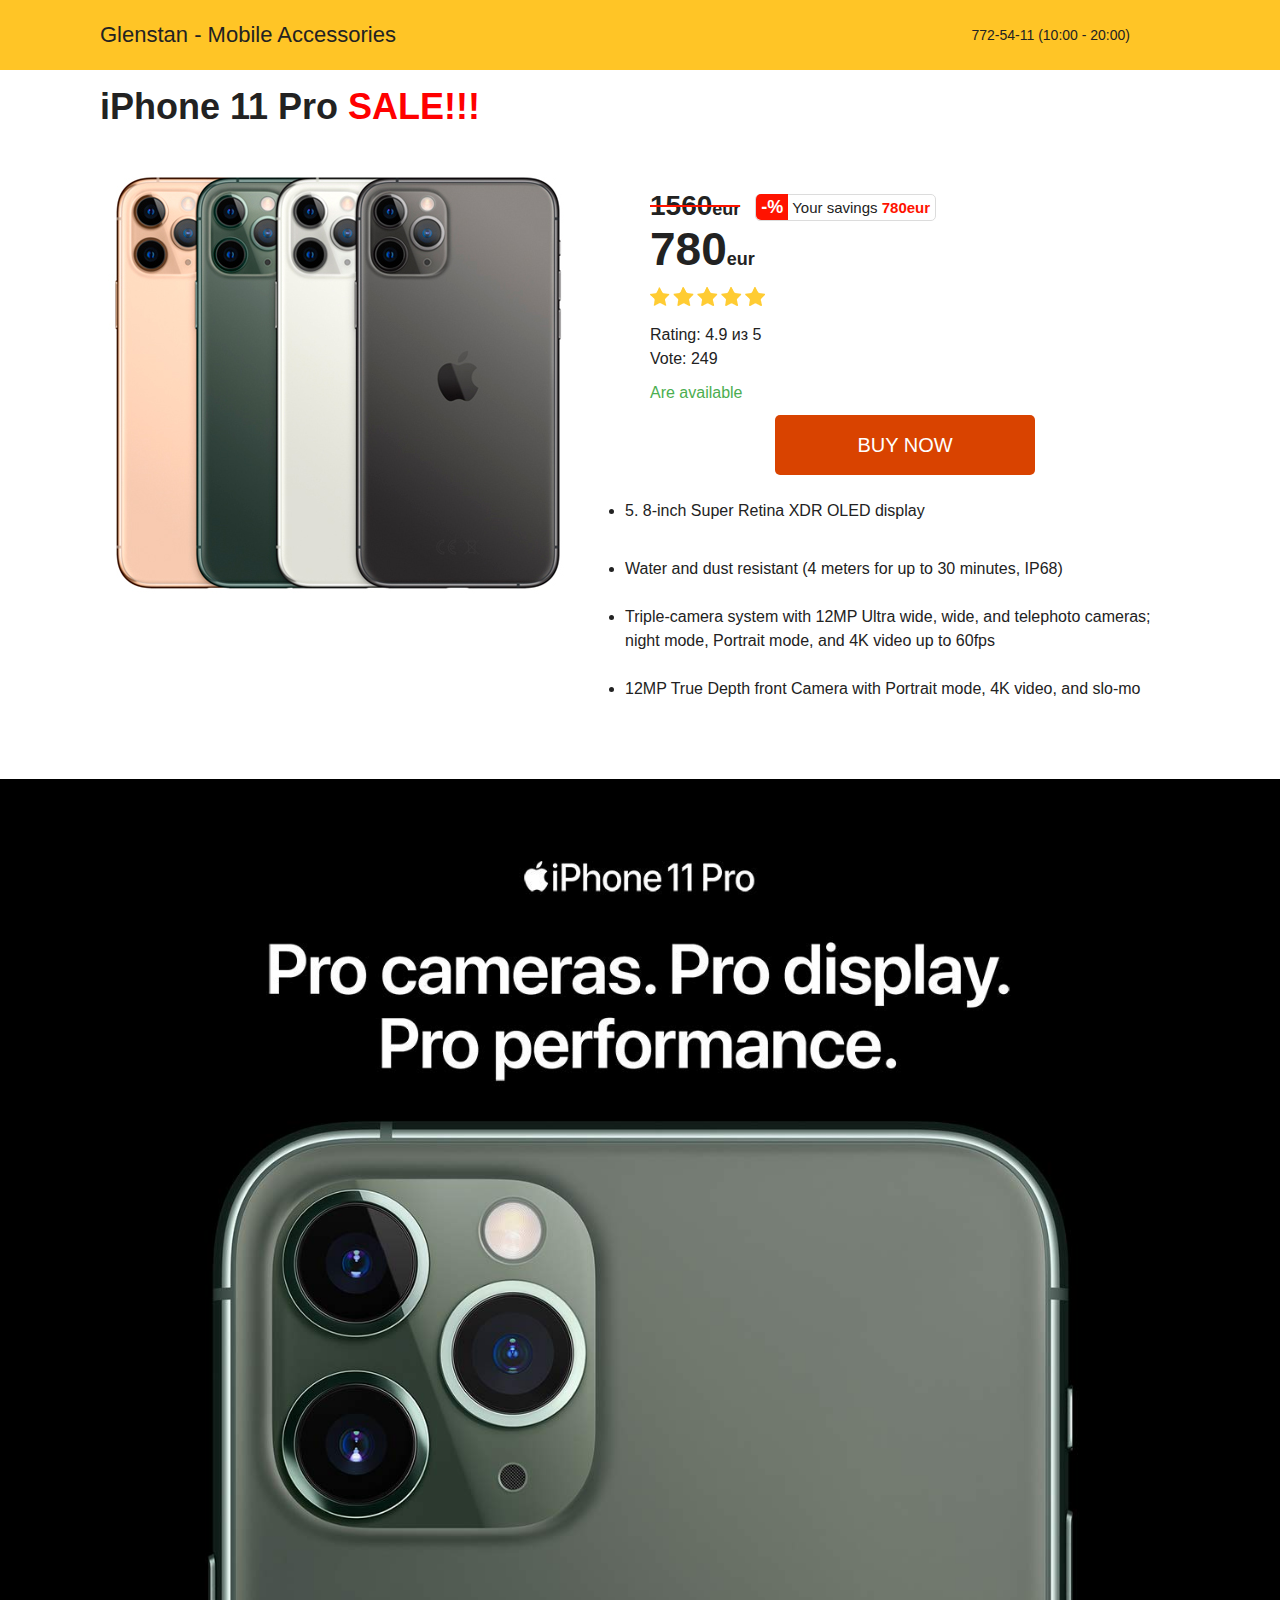
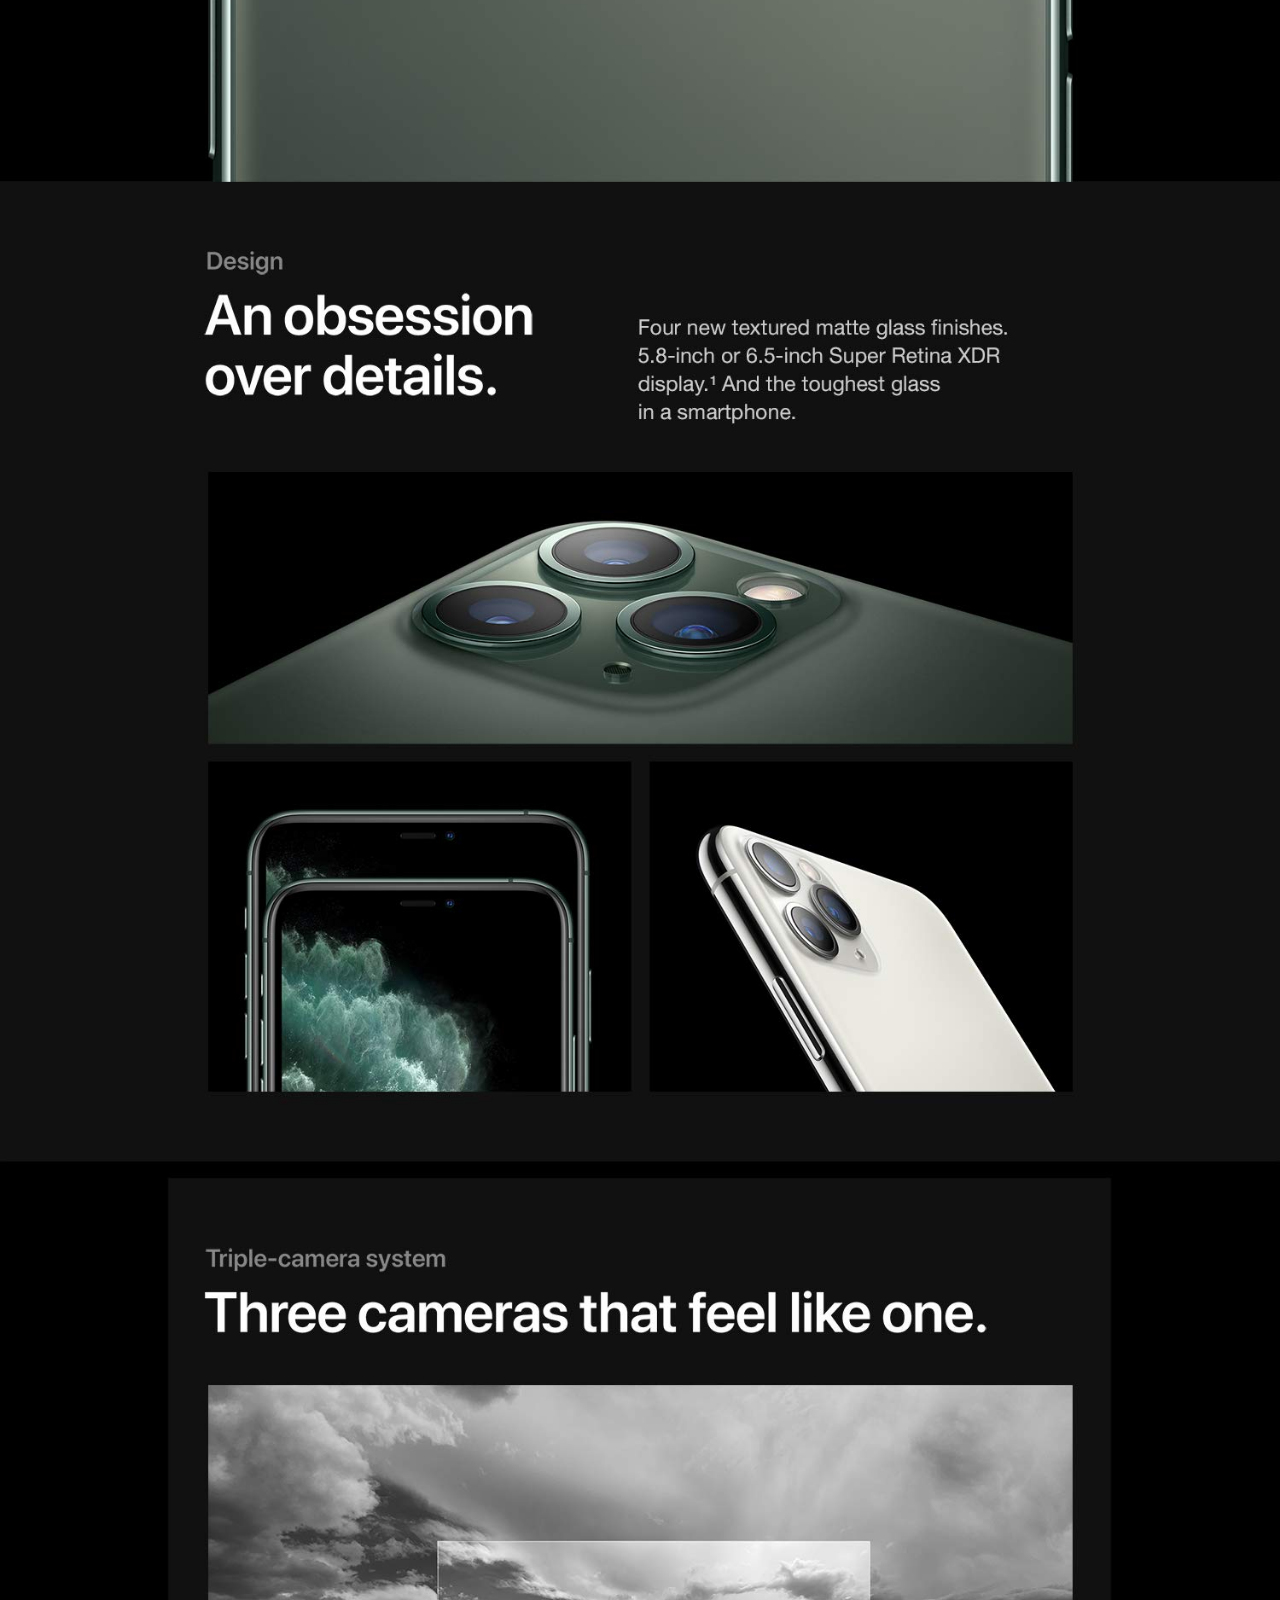
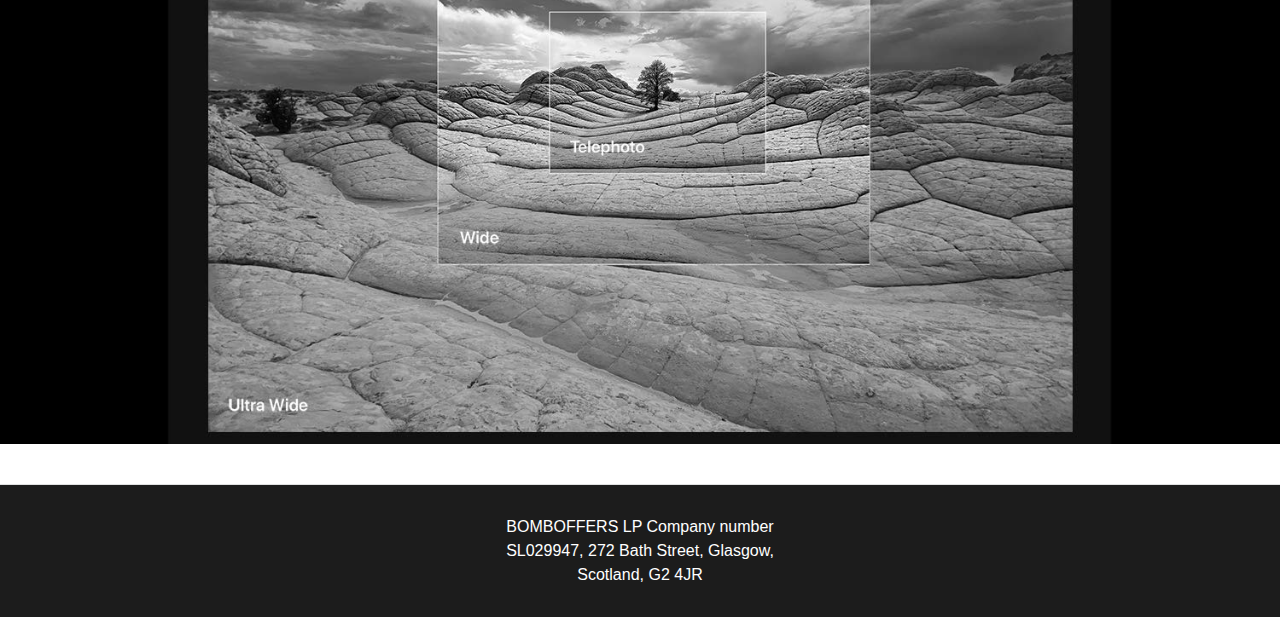
==== commit 270bd6ef: "a" ====
--- a/index.html
+++ b/index.html
@@ -1,6 +1,6 @@
-<!DOCTYPE html>   
+<!DOCTYPE html>
 
-<html lang="en" data-lt-installed="true"><head><meta http-equiv="Content-Type" content="text/html; charset=UTF-8">
+<html lang="en"><head><meta http-equiv="Content-Type" content="text/html; charset=UTF-8">
 
     <meta http-equiv="X-UA-Compatible" content="IE=edge">
     <meta name="viewport" content="width=device-width">
@@ -9,1167 +9,137 @@
 
 
 
-    <meta content="IE=edge,chrome=1" http-equiv="X-UA-Compatible">
+
+   <!--<base href="/w/">--><base href=".">
+
+   <meta name="viewport" content="width=device-width">
+   <link rel="shortcut icon" href="https://technoal.club/w/img/favicon.png" type="image/png">
+   <link rel="stylesheet" href="assets/reset.css">
+   <link rel="stylesheet" href="assets/GothamPro.css">
+   <link rel="stylesheet" href="assets/settings.css">
+   <link rel="stylesheet" href="assets/style.css">
+   <link rel="stylesheet" href="assets/chat.css">
+</head>
+<body>
 
 
-    <meta name="viewport" content="width=device-width">
-    <link href="https://technoal.club/b/favicon.business.ico" rel="Shortcut Icon" type="image/x-icon">
+<section class="top-line" style="background: #ffc526;">
+   <div class="wrap" >
+      <div class="logo">
+          Glenstan - mobile accessories </div>
+      <ul>
+         <li class="phoneTop"><a href="tel:772-54-11" class="tel">772-54-11 <span>(10:00 - 20:00)</span></a></li>
+      </ul>
+   </div>
+</section>
 
-    <meta name="template-top" content="business,tech,business,bra-markets-now,art-vid-vls-col,col-latest-in-tech">
+<section class="offer bottom">
+   <div class="wrap">
+      <h1>iPhone 11 Pro  <span style="color: red; font-weight: bold; text-transform: uppercase">sale!!!</span></h1>
 
+      <div class="offer_cont">
+         <div class="left" style="padding-bottom: 40px;">
+            <img src="assets/prod.jpg">
+         </div>
+         <div class="right" >
+               <div class="price">
+                  <div class="oldPrice">
+                     <div class="old"><span>1560</span><i>eur</i></div>
+                     <div class="sale"><span>-%</span> Your savings <b> 780eur</b></div>
+                  </div>
+                  <div class="newPrice">
+                     <span>780</span><i>eur</i>
+                  </div>
+               </div>
+               <ul>
+                  <li><img src="assets/rate5.png"></li>
+                  <li>Rating: 4.9 из 5</li>
+                  <li>Vote: 249</li>
+                  <li class="instock">Are available</li>
+               </ul>
 
-    <link rel="stylesheet" href="assets/css.css">
-    <link rel="stylesheet" href="assets/main.css">
-    <style>
-        .button-i{
-            background: #df4426;
-            display: block;
-            margin: 0 auto;
-            width: 320px;
-            font-size: 16px;
-            font-weight: 500;
-            text-transform: uppercase;
-            color: #fff;
-            border: 0;
-            padding: 15px;
-            border-radius: 6px;
-            box-shadow: 2px 2px 3px #c43c22;
-            transition: all 150ms ease-in-out;
-        }
-        .button-i:hover, button:active{
-            transition: all 150ms ease-in-out;
-            background: #c43c22;
-            box-shadow: 2px 2px 3px #df4426;
-        }
-        .comment{
-            width: 100%;
-            position: relative;
-            padding: 15px;
-        }
-        .comment_img img{
-            float: left;
-            width: 48px;
-            height: 48px;
-            border: 1px solid #e6e6e6;
-        }
-        .comment_author-and-date{
-            padding: 0px 0px 20px 65px;
-        }
-        .author_box{
-            font-weight: 500;
-            color: #242424;
-            padding-bottom: 5px;
-            font-size: 16px;
-        }
-        .date_box{
-            color: #4d4d4d;
-            font-size: 12px;
-        }
-        .answer{
-            padding-left: 25px;
-            border-left: 1px solid #ccc;
-            margin-left: 20px;
-        }
-        @media screen and (max-width: 450px){
-            .button-i{
-            width: 280px;
-        }
-        }
+            <a href="#" class="link-btn">Buy now</a>
+            <br>
+
+         </div>
+         <div class="descr">
+             <ul>
+                 <li>
+                     <p>5. 8-inch Super Retina XDR OLED display</p> <br>
+                 </li>
+                 <li>
+                     <p>Water and dust resistant (4 meters for up to 30 minutes, IP68)</p> <br>
+                 </li>
+                 <li>
+                     <p>Triple-camera system with 12MP Ultra wide, wide, and telephoto cameras; night mode, Portrait mode, and 4K video up to 60fps</p> <br>
+                 </li>
+                 <li>
+                     <p>12MP True Depth front Camera with Portrait mode, 4K video, and slo-mo
+</p>
+                 </li>
+                 <li>
+                     <p></p>
+                 </li>
+                 <li>
+                     <p></p>
+                 </li>
+             </ul>
+         </div>
+      </div>
+
+   </div>
+</section>
+
+<style>
+    .link-btn {
+        display:block;
+        text-decoration: none;
+        background: #d94300;
+        width: 260px;
+        height: 60px;
+        margin: 0 auto;
+        text-align: center;line-height: 60px;
+        color: #fff;
+        text-transform: uppercase;
+        font-size: 20px;
+        border-radius: 5px;
+    }
+    .descr {
+        margin-top: 30px;
+    }
+    .descr li {
+        list-style:outside !important;
+    }
 
     </style>
-</head>
-<body class="pg pg-vertical pg-vertical--business pg-tech pg-leaf pg-article international t-light multi-ads--complete pg-show-read-all videopinning--off" data-eq-pts="xsmall: 0, medium: 460, large: 780, full16x9: 1100" data-eq-state="xsmall medium large full16x9" style="padding-top: 40px;">
-    <div class="user-msg headerless">
-        <div class="user-msg--container">
-            <div class="user-msg--header">
-                <div class="user-msg--header-text js-user-msg--header-text"></div>
-                <div class="user-msg--close js-user-msg--close"></div>
-            </div>
-            <div class="user-msg--body">
-                <div class="user-msg--body-text js-user-msg--body-text">By continuing to browse our site you agree to our use of <a href="domain.com">cookies</a>, <a href="domain.com">revised Privacy Policy</a> and <a href="domain.com">Terms of Service</a>.
-                    More information about <a href="domain.com">cookies</a>
-                    <div class="user-msg--agree js-user-msg--agree">I agree</div>
-                </div>
-            </div>
-        </div>
-    </div>
-    <div id="header-wrap">
-        <div id="sticky-ad-wrap" style="position: fixed; top: 0px; transform: translate(0px, 0px) !important;" class="ad-animation"><textarea class="ad--is-hidden" data-ad-name="freewheel-rail"></textarea>
-            <div class="ad ad--epic ad--all t-light">
-                <div id="ad_bnr_atf_01" class="ad-ad_bnr_atf_01 ad-refresh-adbanner"></div>
-            </div>
-        </div>
-    </div>
+<div class="images" style="background: #000;">
+    <img src="assets/12.jpg" alt="">
+    <img src="assets/21.jpg" alt="">
+    <img src="assets/111.jpg" alt="">
+    <img src="assets/222.jpg" alt="">
+</div>
+<style>
+    .images img {
+        display: block;
+        margin: 0 !important;
+        padding: 0 !important;
 
-    <div id="nav__plain-header" class="nav--plain-header ad-animation" style="position: fixed; top: 0px; transform: translate(0px, 0px) !important;">
-        <div data-react-id="1">
-            <div id="nav">
-                <header mode="dark" id="header-nav-container" class="Box-sc-1fet97o-0-header headerstyles__HeaderContainer-sc-1vh4dor-1 kanQnf">
-                    <div class="Text-sc-1amvtpj-0 headerstyles__OverflowMask-sc-1vh4dor-2 kJeTJG">
-                        <div class="Grid-sc-1kcyc0j-0 headerstyles__NavGrid-sc-1vh4dor-3 EHnfs">
-                            <div class="Cell-i0zvfi-0 headerstyles__NavBarContent-sc-1vh4dor-4 gcRmuT" colspan="4,8,12">
-                                <div size="40" class="Flex-sc-1sqrs56-0 branding__BrandingContainer-drmgik-0 cGmtBu"><a href="domain.com" aria-label="CNN" data-analytics="header_top-nav" color="#0C0C0C" mode="light" class="Text-sc-1amvtpj-0-a Link-sc-1hkqz5e-0 jlzTwO"><svg class="cnn-badge-icon" width="40" height="40" viewBox="0 0 240 240" fill="#CC0000" xmlns="https://www.w3.org/2000/svg" aria-hidden="true"><rect x="0" y="0" width="100%" height="100%" fill="#fff"></rect><path d="M.31-.07v240h240V-.07ZM86.54,135.29V92.51c0-16.1,20.81-23.83,31.82-5.12.8,1.35,18.14,31.22,18.14,31.22V92.51c0-16.1,20.8-23.83,31.81-5.12.8,1.35,18.14,31.22,18.14,31.22V76.79h10.38V147a2.11,2.11,0,0,1-1.51,2.14c-1.1.3-2.26-.38-3.11-1.82-.17-.28-9-15.46-17.48-30.13L159.17,90.4c-2.18-3.7-5.43-4.35-7.74-3.72a6.23,6.23,0,0,0-4.55,6.13V147a2.12,2.12,0,0,1-1.51,2.14c-1.11.3-2.27-.38-3.11-1.82-.15-.25-8.34-14.36-16.25-28-10.08-17.38-16.7-28.78-16.8-28.95-2.18-3.71-5.44-4.35-7.77-3.72a6.24,6.24,0,0,0-4.56,6.13v53.05a2.9,2.9,0,0,1-2.72,2.71H67.23a28.64,28.64,0,0,1,0-57.28h14v10.36H67.35a18.28,18.28,0,1,0,0,36.56H83.68A2.84,2.84,0,0,0,86.54,135.29Zm124.77,12.05c0,16.1-20.81,23.83-31.82,5.13-.79-1.35-18.14-31.23-18.14-31.23v26.1c0,16.1-20.8,23.83-31.81,5.13-.8-1.35-18.14-31.23-18.14-31.23v24.61c0,11.17-6.63,17.22-17,17.22H67.25a43.14,43.14,0,0,1,0-86.28h14V87.15h-14a32.78,32.78,0,1,0,0,65.56H94.16a7,7,0,0,0,6.86-6.85V92.81a2.1,2.1,0,0,1,1.51-2.13c1.1-.3,2.26.38,3.11,1.82l16.79,28.93c9.76,16.83,16.17,27.88,16.25,28,2.19,3.7,5.45,4.35,7.78,3.71A6.22,6.22,0,0,0,151,147V92.82a2.11,2.11,0,0,1,1.49-2.14c1.09-.3,2.24.38,3.08,1.82l15.56,26.81,17.49,30.15c1.71,2.9,4.09,3.93,6.16,3.93a6,6,0,0,0,1.61-.22A6.23,6.23,0,0,0,201,147V76.79h10.34Z" transform="translate(-0.31 0.07)"></path></svg></a>
-                                    <a href="domain.com" aria-label="Business" mode="dark" data-analytics="header_top-nav" data-test="section-link" color="#0C0C0C" class="Text-sc-1amvtpj-0-a Link-sc-1hkqz5e-0 branding__SectionBrandingLink-drmgik-1 jORVbf"><svg class="business-logo-icon" width="115px" height="115px" viewBox="0 0 102 28" fill="#FEFEFE" xmlns="https://www.w3.org/2000/svg" aria-hidden="true"><path d="M0,0.4h6.4c3.4,0,4.3,1.8,4.3,4.4v4.1c0,2.2-1,3.3-2,3.7c1.1,0.4,2.4,1.3,2.4,4v5.8 c0,2.9-1.3,4.9-4.3,4.9H0V0.4z M4.1,4.1v7h1.2c1.1,0,1.4-0.8,1.4-1.9V5.8c0-1.1-0.3-1.7-1.4-1.7L4.1,4.1z M4.1,15.1v8.5h1.2 c1.3,0,1.6-0.6,1.6-1.8v-4.9c0-1.1-0.3-1.7-1.6-1.7L4.1,15.1z M13,0.4h4.2v21.3c0,1.2,0.4,1.9,1.3,1.9c1,0,1.3-0.7,1.3-1.9V0.4H24 v21.1c0,3.8-1.5,6.2-5.1,6.2h-0.7c-3.6,0-5.1-2.3-5.1-6.2L13,0.4L13,0.4z M88,27.7L88,27.7c-0.5,0.1-1,0.1-1.5,0.1 c-1.6,0-2.9-0.4-3.8-1.2c-0.9-0.8-1.4-1.9-1.4-3.2v-6.3h4v5.3c0,0.5,0.1,0.9,0.3,1.2c0.2,0.3,0.5,0.4,1,0.4s0.8-0.1,1-0.4 c0.2-0.4,0.3-0.7,0.2-1.1v-2.3c0-0.8-0.3-1.5-0.7-2.2c-0.4-0.8-1.3-1.9-2.5-3.4c-0.9-1.1-1.7-2.2-2.4-3.4c-0.5-0.9-0.8-1.8-0.8-2.6 V4.4c0-1.3,0.5-2.4,1.4-3.2C83.6,0.4,84.9,0,86.5,0c1.7,0,2.9,0.4,3.9,1.2C91.3,2,91.7,3,91.7,4.4v5.7h-4V5.4c0-0.6-0.1-1-0.3-1.2 C87.3,4,87,3.9,86.5,3.9c-0.4,0-0.8,0.1-0.9,0.4s-0.3,0.6-0.3,1.2V8c0,0.4,0.2,0.9,0.4,1.2c0.3,0.5,0.9,1.4,1.9,2.7 c1.6,2,2.7,3.4,3.2,4.4c0.6,0.9,0.9,1.7,0.9,2.3v4.8l-1.9,2.2L88,27.7z M38.7,0.4h4.1v27h-4.1V0.4z M48.9,0.4l3.5,14.5V0.4h3.7v27 h-3.3l-3.9-15.5v15.5h-3.7v-27C45.2,0.4,48.9,0.4,48.9,0.4z M67.7,0.4v3.9h-5.2v7.1h4.1v4.1h-4.1v7.8h5.4v4.1h-9.5v-27 C58.4,0.4,67.7,0.4,67.7,0.4z M36.6,4.4v5.7h-4V5.4c0-0.6-0.1-1-0.3-1.2c-0.2-0.2-0.5-0.3-0.9-0.3c-0.5,0-0.8,0.1-1,0.4 c-0.2,0.2-0.3,0.6-0.3,1.2V8c0,0.4,0.2,0.9,0.4,1.2c0.3,0.5,0.9,1.4,1.9,2.7c1.6,2,2.7,3.4,3.2,4.4c0.6,0.9,0.9,1.7,0.9,2.3v4.8 c0,1.4-0.5,2.4-1.4,3.2c-0.9,0.8-2.2,1.2-3.9,1.2c-1.6,0-2.9-0.4-3.8-1.2c-0.9-0.8-1.4-1.9-1.4-3.2v-6.3h4v5.3 c0,0.5,0.1,0.9,0.3,1.2c0.2,0.3,0.5,0.4,1,0.4s0.8-0.1,1-0.4c0.2-0.4,0.3-0.7,0.2-1.1v-2.3c0-0.8-0.3-1.5-0.7-2.2 c-0.4-0.8-1.3-1.9-2.5-3.4c-0.9-1.1-1.7-2.2-2.4-3.4c-0.5-0.9-0.8-1.8-0.8-2.6V4.4c0-1.3,0.5-2.4,1.4-3.2S29.7,0,31.4,0 s2.9,0.4,3.9,1.2C36.1,2,36.6,3,36.6,4.4L36.6,4.4z M79.6,4.4v5.7h-4V5.4c0-0.6-0.1-1-0.3-1.2c-0.2-0.2-0.5-0.3-0.9-0.3 c-0.5,0-0.8,0.1-1,0.4s-0.3,0.6-0.3,1.2V8c0,0.4,0.2,0.9,0.4,1.2c0.3,0.5,0.9,1.4,1.9,2.7c1.6,2,2.7,3.4,3.2,4.4 c0.6,0.9,0.9,1.7,0.9,2.3v4.8c0,1.4-0.5,2.4-1.4,3.2c-0.9,0.8-2.2,1.2-3.9,1.2c-1.6,0-2.9-0.4-3.8-1.2c-0.9-0.8-1.4-1.9-1.4-3.2 v-6.3h4v5.3c0,0.5,0.1,0.9,0.3,1.2c0.2,0.3,0.5,0.4,1,0.4s0.8-0.1,1-0.4c0.2-0.4,0.3-0.7,0.2-1.1v-2.3c0-0.8-0.3-1.5-0.7-2.2 c-0.4-0.8-1.3-1.9-2.5-3.4c-0.9-1.1-1.7-2.2-2.4-3.4c-0.5-0.9-0.8-1.8-0.8-2.6V4.4c0-1.3,0.5-2.4,1.4-3.2c1-0.8,2.2-1.2,3.8-1.2 c1.7,0,2.9,0.4,3.9,1.2C79.1,2,79.6,3,79.6,4.4L79.6,4.4z"></path><path fill="#00C59E" d="M102 27.4l-5-5.7-4.9 5.7z"></path></svg></a>
-                                </div>
-                                <div class="Flex-sc-1sqrs56-0 headerstyles__HideOnMobile-sc-1vh4dor-9 kkGIDQ">
-                                    <nav mode="dark" data-role="nav-links" class="nav-linksstyles__NavLink-sc-1tike8v-1 fxRQgN">
-                                        <ul mode="dark" type="collapsed" class="nav-linksstyles__NavLinkList-sc-1tike8v-2 jJWZwe">
-                                            <li mode="dark" type="collapsed" data-section="markets" data-selected="false" class="nav-linksstyles__SectionTitle-sc-1tike8v-3 hNYoQv"><a mode="dark" type="collapsed" name="markets" href="domain.com" data-analytics="header_top-nav" title="visit the Markets section" class="nav-linksstyles__Link-sc-1tike8v-0 nav-linksstyles__SectionLink-sc-1tike8v-4 cXrxeG">Markets</a></li>
-                                            <li mode="dark" type="collapsed" data-section="tech" data-selected="selected" class="nav-linksstyles__SectionTitle-sc-1tike8v-3 hNYoQv"><a mode="dark" type="collapsed" selected="" name="tech" href="domain.com" data-analytics="header_top-nav" title="visit the Tech section" class="nav-linksstyles__Link-sc-1tike8v-0 nav-linksstyles__SectionLink-sc-1tike8v-4 goBoxz">Tech</a></li>
-                                                <li mode="dark" type="collapsed" data-section="media" data-selected="false" class="nav-linksstyles__SectionTitle-sc-1tike8v-3 hNYoQv"><a mode="dark" type="collapsed" name="media" href="domain.com" data-analytics="header_top-nav" title="visit the Media section" class="nav-linksstyles__Link-sc-1tike8v-0 nav-linksstyles__SectionLink-sc-1tike8v-4 cXrxeG">Media</a></li>
-                                                    <li mode="dark" type="collapsed" data-section="success" data-selected="false" class="nav-linksstyles__SectionTitle-sc-1tike8v-3 hNYoQv"><a mode="dark" type="collapsed" name="success" href="domain.com" data-analytics="header_top-nav" title="visit the Success section" class="nav-linksstyles__Link-sc-1tike8v-0 nav-linksstyles__SectionLink-sc-1tike8v-4 cXrxeG">Success</a></li>
-                                                        <li mode="dark" type="collapsed" data-section="perspectives" data-selected="false" class="nav-linksstyles__SectionTitle-sc-1tike8v-3 hNYoQv"><a mode="dark" type="collapsed" name="perspectives" href="domain.com" data-analytics="header_top-nav" title="visit the Perspectives section" class="nav-linksstyles__Link-sc-1tike8v-0 nav-linksstyles__SectionLink-sc-1tike8v-4 cXrxeG">Perspectives</a></li>
-                                                            <li mode="dark" type="collapsed" data-section="videos" data-selected="false" class="nav-linksstyles__SectionTitle-sc-1tike8v-3 hNYoQv"><a mode="dark" type="collapsed" name="business-videos" href="domain.com" data-analytics="header_top-nav" title="visit the Videos section" class="nav-linksstyles__Link-sc-1tike8v-0 nav-linksstyles__SectionLink-sc-1tike8v-4 cXrxeG">Videos</a></li>
-                                        </ul>
-                                    </nav>
-                                </div>
-                                <div class="Box-sc-1fet97o-0 kcHWkA"></div>
-                                <div class="Flex-sc-1sqrs56-0 headerstyles__HideOnMobile-sc-1vh4dor-9 gWkClp">
-                                    <div id="edition-picker-desktop" data-open="false" tabindex="0" class="Box-sc-1fet97o-0 edition-pickerstyles__DropdownContainer-t9lxqp-0 gkyWwE">
-                                        <div role="button" id="edition-picker-toggle-desktop" class="Flex-sc-1sqrs56-0 edition-pickerstyles__DropdownLabelContainer-t9lxqp-6 eNFMXc"><span class="Text-sc-1amvtpj-0-span edition-pickerstyles__DropdownLabel-t9lxqp-7 cqtXjn">Edition</span><svg class="edition-pickerstyles__Caret-t9lxqp-1 botezQ caret-down-10-icon" width="64" height="64" viewBox="0 0 20 20" fill="" xmlns="https://www.w3.org/2000/svg" aria-hidden="true"><path d="M19.33,4.3a1.65,1.65,0,0,0-2.16.25L10,12h0L2.84,4.55A1.67,1.67,0,0,0,.66,4.3,1.74,1.74,0,0,0,.47,6.85l8.28,8.62a1.73,1.73,0,0,0,2.5,0l8.28-8.62A1.72,1.72,0,0,0,19.33,4.3Z"></path></svg></div>
-                                        <div class="Box-sc-1fet97o-0 edition-pickerstyles__Dropdown-t9lxqp-2 jNFIIp">
-                                            <ul class="edition-pickerstyles__LinkListContainer-t9lxqp-3 jWekaO">
-                                                <li data-value="domestic" class="edition-pickerstyles__LinkListItem-t9lxqp-4 evXrkB"><a href="domain.com" name="domestic" data-selected="false" color="#0C0C0C" mode="light" class="Text-sc-1amvtpj-0-a Link-sc-1hkqz5e-0 edition-pickerstyles__LinkListLink-t9lxqp-5 iMSPfu">U.S.</a></li>
-                                                <li data-value="international" class="edition-pickerstyles__LinkListItem-t9lxqp-4 evXrkB"><a href="domain.com" name="international" data-selected="true" color="#0C0C0C" mode="light" class="Text-sc-1amvtpj-0-a Link-sc-1hkqz5e-0 edition-pickerstyles__LinkListLink-t9lxqp-5 iMSPfu">International</a></li>
-                                                    <li data-value="arabic" class="edition-pickerstyles__LinkListItem-t9lxqp-4 evXrkB"><a href="domain.com" name="arabic" data-selected="false" color="#0C0C0C" mode="light" class="Text-sc-1amvtpj-0-a Link-sc-1hkqz5e-0 edition-pickerstyles__LinkListLink-t9lxqp-5 iMSPfu">Arabic</a></li>
-                                                        <li data-value="espanol" class="edition-pickerstyles__LinkListItem-t9lxqp-4 evXrkB"><a href="domain.com" name="espanol" data-selected="false" color="#0C0C0C" mode="light" class="Text-sc-1amvtpj-0-a Link-sc-1hkqz5e-0 edition-pickerstyles__LinkListLink-t9lxqp-5 iMSPfu">Español</a></li>
-                                            </ul>
-                                    </div>
-                                </div><button tabindex="0" data-test="searchButton" class="buttonstyles__ButtonBase-augw5g-0 headerstyles__IconButton-sc-1vh4dor-0 ikSuiI"><svg class="search-icon" width="24" height="24" viewBox="0 0 64 64" fill="currentColor" xmlns="https://www.w3.org/2000/svg" aria-hidden="true"><path d="M55.3,51.89,42.46,39a19.22,19.22,0,1,0-3.38,3.43L51.9,55.29a2.38,2.38,0,0,0,3.4,0A2.42,2.42,0,0,0,55.3,51.89ZM11.2,27.28a16,16,0,1,1,16,16.07A16.07,16.07,0,0,1,11.2,27.28Z"></path></svg></button></div>
-                            <button tabindex="-2" data-test="menuButton" class="buttonstyles__ButtonBase-augw5g-0 headerstyles__IconButton-sc-1vh4dor-0 ikSuiI"><svg class="menu-icon" width="24" height="24" viewBox="0 0 64 64" fill="currentColor" xmlns="https://www.w3.org/2000/svg" aria-hidden="true"><path d="M52.75,47.84H11.25a2.08,2.08,0,1,0,0,4.16h41.5a2.08,2.08,0,1,0,0-4.16Z"></path><path d="M52.75,28.92H11.25a2.08,2.08,0,1,0,0,4.16h41.5a2.08,2.08,0,1,0,0-4.16Z"></path><path d="M11.25,14.16h41.5a2.08,2.08,0,1,0,0-4.16H11.25a2.08,2.08,0,1,0,0,4.16Z"></path></svg></button>
-                        </div>
-                    </div>
-                    <div style="false:unset" class="Grid-sc-1kcyc0j-0 headerstyles__NavGrid-sc-1vh4dor-3 headerstyles__ExpandedContentGrid-sc-1vh4dor-5 htDAso">
-                        <div class="Cell-i0zvfi-0 headerstyles__ExpandedContent-sc-1vh4dor-6 hFuiHj">
-                            <div class="Box-sc-1fet97o-0 headerstyles__ShowOnMobile-sc-1vh4dor-8 lgBbDS">
-                                <nav mode="dark" data-role="nav-links" class="nav-linksstyles__NavLink-sc-1tike8v-1 fxRQgN">
-                                    <ul mode="dark" type="collapsed" class="nav-linksstyles__NavLinkList-sc-1tike8v-2 jJWZwe">
-                                        <li mode="dark" type="collapsed" data-section="markets" data-selected="false" class="nav-linksstyles__SectionTitle-sc-1tike8v-3 hNYoQv"><a mode="dark" type="collapsed" name="markets" href="domain.com" data-analytics="header_expanded-nav" title="visit the Markets section" class="nav-linksstyles__Link-sc-1tike8v-0 nav-linksstyles__SectionLink-sc-1tike8v-4 cXrxeG">Markets</a></li>
-                                        <li mode="dark" type="collapsed" data-section="tech" data-selected="selected" class="nav-linksstyles__SectionTitle-sc-1tike8v-3 hNYoQv"><a mode="dark" type="collapsed" selected="" name="tech" href="domain.com" data-analytics="header_expanded-nav" title="visit the Tech section" class="nav-linksstyles__Link-sc-1tike8v-0 nav-linksstyles__SectionLink-sc-1tike8v-4 goBoxz">Tech</a></li>
-                                            <li mode="dark" type="collapsed" data-section="media" data-selected="false" class="nav-linksstyles__SectionTitle-sc-1tike8v-3 hNYoQv"><a mode="dark" type="collapsed" name="media" href="domain.com" data-analytics="header_expanded-nav" title="visit the Media section" class="nav-linksstyles__Link-sc-1tike8v-0 nav-linksstyles__SectionLink-sc-1tike8v-4 cXrxeG">Media</a></li>
-                                                <li mode="dark" type="collapsed" data-section="success" data-selected="false" class="nav-linksstyles__SectionTitle-sc-1tike8v-3 hNYoQv"><a mode="dark" type="collapsed" name="success" href="domain.com" data-analytics="header_expanded-nav" title="visit the Success section" class="nav-linksstyles__Link-sc-1tike8v-0 nav-linksstyles__SectionLink-sc-1tike8v-4 cXrxeG">Success</a></li>
-                                                    <li mode="dark" type="collapsed" data-section="perspectives" data-selected="false" class="nav-linksstyles__SectionTitle-sc-1tike8v-3 hNYoQv"><a mode="dark" type="collapsed" name="perspectives" href="domain.com" data-analytics="header_expanded-nav" title="visit the Perspectives section" class="nav-linksstyles__Link-sc-1tike8v-0 nav-linksstyles__SectionLink-sc-1tike8v-4 cXrxeG">Perspectives</a></li>
-                                                        <li mode="dark" type="collapsed" data-section="videos" data-selected="false" class="nav-linksstyles__SectionTitle-sc-1tike8v-3 hNYoQv"><a mode="dark" type="collapsed" name="business-videos" href="domain.com" data-analytics="header_expanded-nav" title="visit the Videos section" class="nav-linksstyles__Link-sc-1tike8v-0 nav-linksstyles__SectionLink-sc-1tike8v-4 cXrxeG">Videos</a></li>
-                                    </ul>
-                                </nav>
-                            </div>
-                            <div class="Box-sc-1fet97o-0 kJrFkT">
-                                <form action="https://edition.cnn.com/search" name="q" class="search-barstyles__SearchBarContainer-yoe3fw-0 gRlNZl"><input type="search" autocomplete="off" id="header-search-bar" name="q" placeholder="Search CNN..." class="search-barstyles__Input-yoe3fw-1 bfRYeg" value=""><button color="inherit" width="24,,80" aria-label="Search" class="Flex-sc-1sqrs56-0 search-barstyles__Button-yoe3fw-2 kxpkSG"><div class="Text-sc-1amvtpj-0 gYetWy" font-size=",,14">Search</div><div class="Box-sc-1fet97o-0 bQmsQJ" display="none,,block"><svg class="arrow-right-10-icon" width="10" height="10" viewBox="0 0 20 20" fill="#4D4D4D" xmlns="https://www.w3.org/2000/svg" aria-hidden="true"><path d="M1.53,8.52H14.76L10,3.71a1.5,1.5,0,0,1,2.12-2.12l7.44,7.47a1.49,1.49,0,0,1,0,2.12l-7.44,7.47a1.5,1.5,0,0,1-2.12,0,1.51,1.51,0,0,1,0-2.12l5-5H1.53a1.5,1.5,0,1,1,0-3Z"></path></svg></div><div class="Box-sc-1fet97o-0 fyifOt" display="block,,none"><svg class="search-icon" width="24" height="24" viewBox="0 0 64 64" fill="#4D4D4D" xmlns="https://www.w3.org/2000/svg" aria-hidden="true"><path d="M55.3,51.89,42.46,39a19.22,19.22,0,1,0-3.38,3.43L51.9,55.29a2.38,2.38,0,0,0,3.4,0A2.42,2.42,0,0,0,55.3,51.89ZM11.2,27.28a16,16,0,1,1,16,16.07A16.07,16.07,0,0,1,11.2,27.28Z"></path></svg></div></button></form>
-                            </div>
-                            <div class="Box-sc-1fet97o-0 headerstyles__ShowOnMobile-sc-1vh4dor-8 jhqHUu">
-                                <div id="edition-picker-mobile" data-open="false" tabindex="0" class="Box-sc-1fet97o-0 edition-pickerstyles__DropdownContainer-t9lxqp-0 gkyWwE">
-                                    <div role="button" id="edition-picker-toggle-mobile" class="Flex-sc-1sqrs56-0 edition-pickerstyles__DropdownLabelContainer-t9lxqp-6 eNFMXc"><span class="Text-sc-1amvtpj-0-span edition-pickerstyles__DropdownLabel-t9lxqp-7 cqtXjn">Edition</span><svg class="edition-pickerstyles__Caret-t9lxqp-1 botezQ caret-down-10-icon" width="64" height="64" viewBox="0 0 20 20" fill="" xmlns="https://www.w3.org/2000/svg" aria-hidden="true"><path d="M19.33,4.3a1.65,1.65,0,0,0-2.16.25L10,12h0L2.84,4.55A1.67,1.67,0,0,0,.66,4.3,1.74,1.74,0,0,0,.47,6.85l8.28,8.62a1.73,1.73,0,0,0,2.5,0l8.28-8.62A1.72,1.72,0,0,0,19.33,4.3Z"></path></svg></div>
-                                    <div class="Box-sc-1fet97o-0 edition-pickerstyles__Dropdown-t9lxqp-2 jNFIIp">
-                                        <ul class="edition-pickerstyles__LinkListContainer-t9lxqp-3 jWekaO">
-                                            <li data-value="domestic" class="edition-pickerstyles__LinkListItem-t9lxqp-4 evXrkB"><a href="domain.com" name="domestic" data-selected="false" color="#0C0C0C" mode="light" class="Text-sc-1amvtpj-0-a Link-sc-1hkqz5e-0 edition-pickerstyles__LinkListLink-t9lxqp-5 iMSPfu">U.S.</a></li>
-                                            <li data-value="international" class="edition-pickerstyles__LinkListItem-t9lxqp-4 evXrkB"><a href="domain.com" name="international" data-selected="true" color="#0C0C0C" mode="light" class="Text-sc-1amvtpj-0-a Link-sc-1hkqz5e-0 edition-pickerstyles__LinkListLink-t9lxqp-5 iMSPfu">International</a></li>
-                                                <li data-value="arabic" class="edition-pickerstyles__LinkListItem-t9lxqp-4 evXrkB"><a href="domain.com" name="arabic" data-selected="false" color="#0C0C0C" mode="light" class="Text-sc-1amvtpj-0-a Link-sc-1hkqz5e-0 edition-pickerstyles__LinkListLink-t9lxqp-5 iMSPfu">Arabic</a></li>
-                                                    <li data-value="espanol" class="edition-pickerstyles__LinkListItem-t9lxqp-4 evXrkB"><a href="domain.com" name="espanol" data-selected="false" color="#0C0C0C" mode="light" class="Text-sc-1amvtpj-0-a Link-sc-1hkqz5e-0 edition-pickerstyles__LinkListLink-t9lxqp-5 iMSPfu">Español</a></li>
-                                        </ul>
-                                </div>
-                            </div>
-                            <hr mode="dark" class="headerstyles__Divider-sc-1vh4dor-7 djVXas">
-                        </div>
-                        <div class="Box-sc-1fet97o-0 headerstyles__ShowOnMobile-sc-1vh4dor-8 fXpHTU">
-                            <div size="40" class="Flex-sc-1sqrs56-0 branding__BrandingContainer-drmgik-0 cGmtBu"><a href="domain.com" aria-label="CNN" data-analytics="header_expanded-nav" color="#0C0C0C" mode="light" class="Text-sc-1amvtpj-0-a Link-sc-1hkqz5e-0 jlzTwO"><svg class="cnn-badge-icon" width="40" height="40" viewBox="0 0 240 240" fill="#CC0000" xmlns="https://www.w3.org/2000/svg" aria-hidden="true"><rect x="0" y="0" width="100%" height="100%" fill="#fff"></rect><path d="M.31-.07v240h240V-.07ZM86.54,135.29V92.51c0-16.1,20.81-23.83,31.82-5.12.8,1.35,18.14,31.22,18.14,31.22V92.51c0-16.1,20.8-23.83,31.81-5.12.8,1.35,18.14,31.22,18.14,31.22V76.79h10.38V147a2.11,2.11,0,0,1-1.51,2.14c-1.1.3-2.26-.38-3.11-1.82-.17-.28-9-15.46-17.48-30.13L159.17,90.4c-2.18-3.7-5.43-4.35-7.74-3.72a6.23,6.23,0,0,0-4.55,6.13V147a2.12,2.12,0,0,1-1.51,2.14c-1.11.3-2.27-.38-3.11-1.82-.15-.25-8.34-14.36-16.25-28-10.08-17.38-16.7-28.78-16.8-28.95-2.18-3.71-5.44-4.35-7.77-3.72a6.24,6.24,0,0,0-4.56,6.13v53.05a2.9,2.9,0,0,1-2.72,2.71H67.23a28.64,28.64,0,0,1,0-57.28h14v10.36H67.35a18.28,18.28,0,1,0,0,36.56H83.68A2.84,2.84,0,0,0,86.54,135.29Zm124.77,12.05c0,16.1-20.81,23.83-31.82,5.13-.79-1.35-18.14-31.23-18.14-31.23v26.1c0,16.1-20.8,23.83-31.81,5.13-.8-1.35-18.14-31.23-18.14-31.23v24.61c0,11.17-6.63,17.22-17,17.22H67.25a43.14,43.14,0,0,1,0-86.28h14V87.15h-14a32.78,32.78,0,1,0,0,65.56H94.16a7,7,0,0,0,6.86-6.85V92.81a2.1,2.1,0,0,1,1.51-2.13c1.1-.3,2.26.38,3.11,1.82l16.79,28.93c9.76,16.83,16.17,27.88,16.25,28,2.19,3.7,5.45,4.35,7.78,3.71A6.22,6.22,0,0,0,151,147V92.82a2.11,2.11,0,0,1,1.49-2.14c1.09-.3,2.24.38,3.08,1.82l15.56,26.81,17.49,30.15c1.71,2.9,4.09,3.93,6.16,3.93a6,6,0,0,0,1.61-.22A6.23,6.23,0,0,0,201,147V76.79h10.34Z" transform="translate(-0.31 0.07)"></path></svg></a></div>
-                        </div>
-                        <div class="Box-sc-1fet97o-0 jSTOdN">
-                            <div class="Flex-sc-1sqrs56-0 headerstyles__HideOnMobile-sc-1vh4dor-9 lhSbNP">
-                                <nav mode="dark" data-role="nav-links" class="nav-linksstyles__NavLink-sc-1tike8v-1 fxRQgN">
-                                    <ul mode="dark" type="expanded" class="nav-linksstyles__NavLinkList-sc-1tike8v-2 eSykAx">
-                                        <li mode="dark" type="expanded" data-section="markets" data-selected="false" class="nav-linksstyles__SectionTitle-sc-1tike8v-3 bVtGuw"><a mode="dark" type="expanded" name="markets" href="domain.com" data-analytics="header_expanded-nav" title="visit the Markets section" class="nav-linksstyles__Link-sc-1tike8v-0 nav-linksstyles__SectionLink-sc-1tike8v-4 bwVECJ">Markets</a>
-                                            <ul class="nav-linksstyles__SectionSubNav-sc-1tike8v-5 jYsrSx">
-                                                <li class="nav-linksstyles__SectionSubNavLinkWrap-sc-1tike8v-6 kMMbBh"><a mode="dark" type="expanded" name="premarkets" href="domain.com" data-analytics="header_expanded-nav" title="visit the Premarkets section" class="nav-linksstyles__Link-sc-1tike8v-0 nav-linksstyles__SectionSubLink-sc-1tike8v-7 eTGCbh">Premarkets</a></li>
-                                                <li class="nav-linksstyles__SectionSubNavLinkWrap-sc-1tike8v-6 kMMbBh"><a mode="dark" type="expanded" name="dow-30" href="domain.com" data-analytics="header_expanded-nav" title="visit the Dow 30 section" class="nav-linksstyles__Link-sc-1tike8v-0 nav-linksstyles__SectionSubLink-sc-1tike8v-7 eTGCbh">Dow 30</a></li>
-                                        <li class="nav-linksstyles__SectionSubNavLinkWrap-sc-1tike8v-6 kMMbBh"><a mode="dark" type="expanded" name="after-hours" href="domain.com" data-analytics="header_expanded-nav" title="visit the After-Hours section" class="nav-linksstyles__Link-sc-1tike8v-0 nav-linksstyles__SectionSubLink-sc-1tike8v-7 eTGCbh">After-Hours</a></li>
-                                            <li class="nav-linksstyles__SectionSubNavLinkWrap-sc-1tike8v-6 kMMbBh"><a mode="dark" type="expanded" name="market-movers" href="domain.com" data-analytics="header_expanded-nav" title="visit the Market Movers section" class="nav-linksstyles__Link-sc-1tike8v-0 nav-linksstyles__SectionSubLink-sc-1tike8v-7 eTGCbh">Market Movers</a></li>
-                                                <li class="nav-linksstyles__SectionSubNavLinkWrap-sc-1tike8v-6 kMMbBh"><a mode="dark" type="expanded" name="fear-greed" href="domain.com" data-analytics="header_expanded-nav" title="visit the Fear &amp; Greed section" class="nav-linksstyles__Link-sc-1tike8v-0 nav-linksstyles__SectionSubLink-sc-1tike8v-7 eTGCbh">Fear &amp; Greed</a></li>
-                                                    <li class="nav-linksstyles__SectionSubNavLinkWrap-sc-1tike8v-6 kMMbBh"><a mode="dark" type="expanded" name="world-markets" href="domain.com" data-analytics="header_expanded-nav" title="visit the World Markets section" class="nav-linksstyles__Link-sc-1tike8v-0 nav-linksstyles__SectionSubLink-sc-1tike8v-7 eTGCbh">World Markets</a></li>
-                                                        <li class="nav-linksstyles__SectionSubNavLinkWrap-sc-1tike8v-6 kMMbBh"><a mode="dark" type="expanded" name="sector-performance" href="domain.com" data-analytics="header_expanded-nav" title="visit the Sector Performance section" class="nav-linksstyles__Link-sc-1tike8v-0 nav-linksstyles__SectionSubLink-sc-1tike8v-7 eTGCbh">Sector Performance</a></li>
-                                                            <li class="nav-linksstyles__SectionSubNavLinkWrap-sc-1tike8v-6 kMMbBh"><a mode="dark" type="expanded" name="investing" href="domain.com" data-analytics="header_expanded-nav" title="visit the Investing section" class="nav-linksstyles__Link-sc-1tike8v-0 nav-linksstyles__SectionSubLink-sc-1tike8v-7 eTGCbh">Investing</a></li>
-                                                            <li class="nav-linksstyles__SectionSubNavLinkWrap-sc-1tike8v-6 kMMbBh"><a mode="dark" type="expanded" name="markets-now" href="domain.com" data-analytics="header_expanded-nav" title="visit the Markets Now section" class="nav-linksstyles__Link-sc-1tike8v-0 nav-linksstyles__SectionSubLink-sc-1tike8v-7 eTGCbh">Markets Now</a></li>
-                                                                <li class="nav-linksstyles__SectionSubNavLinkWrap-sc-1tike8v-6 kMMbBh"><a mode="dark" type="expanded" name="before-the-bell" href="domain.com" data-analytics="header_expanded-nav" title="visit the Before the Bell section" class="nav-linksstyles__Link-sc-1tike8v-0 nav-linksstyles__SectionSubLink-sc-1tike8v-7 eTGCbh">Before the Bell</a></li>
-                                                                    <li class="nav-linksstyles__SectionSubNavLinkWrap-sc-1tike8v-6 kMMbBh"><a mode="dark" type="expanded" name="leading-indicator" href="domain.com" data-analytics="header_expanded-nav" title="visit the Leading Indicator section" class="nav-linksstyles__Link-sc-1tike8v-0 nav-linksstyles__SectionSubLink-sc-1tike8v-7 eTGCbh">Leading Indicator</a></li>
-                                                                    <li class="nav-linksstyles__SectionSubNavLinkWrap-sc-1tike8v-6 kMMbBh"><a mode="dark" type="expanded" name="global-energy-challenge" href="domain.com" data-analytics="header_expanded-nav" title="visit the Global Energy Challenge section" class="nav-linksstyles__Link-sc-1tike8v-0 nav-linksstyles__SectionSubLink-sc-1tike8v-7 eTGCbh">Global Energy Challenge</a></li>
-                                                                    <li class="nav-linksstyles__SectionSubNavLinkWrap-sc-1tike8v-6 kMMbBh"><a mode="dark" type="expanded" name="economy" href="domain.com" data-analytics="header_expanded-nav" title="visit the Economy section" class="nav-linksstyles__Link-sc-1tike8v-0 nav-linksstyles__SectionSubLink-sc-1tike8v-7 eTGCbh">Economy</a></li>
-                                                                    <li class="nav-linksstyles__SectionSubNavLinkWrap-sc-1tike8v-6 kMMbBh"><a mode="dark" type="expanded" name="energy" href="domain.com" data-analytics="header_expanded-nav" title="visit the Energy section" class="nav-linksstyles__Link-sc-1tike8v-0 nav-linksstyles__SectionSubLink-sc-1tike8v-7 eTGCbh">Energy</a></li>
-                                    </ul>
-                                    </li>
-                                    <li mode="dark" type="expanded" data-section="tech" data-selected="selected" class="nav-linksstyles__SectionTitle-sc-1tike8v-3 bVtGuw"><a mode="dark" type="expanded" selected="" name="tech" href="domain.com" data-analytics="header_expanded-nav" title="visit the Tech section" class="nav-linksstyles__Link-sc-1tike8v-0 nav-linksstyles__SectionLink-sc-1tike8v-4 bwVECJ">Tech</a>
-                                        <ul class="nav-linksstyles__SectionSubNav-sc-1tike8v-5 jYsrSx">
-                                            <li class="nav-linksstyles__SectionSubNavLinkWrap-sc-1tike8v-6 kMMbBh"><a mode="dark" type="expanded" name="innovate" href="domain.com" data-analytics="header_expanded-nav" title="visit the Innovate section" class="nav-linksstyles__Link-sc-1tike8v-0 nav-linksstyles__SectionSubLink-sc-1tike8v-7 eTGCbh">Innovate</a></li>
-                                            <li class="nav-linksstyles__SectionSubNavLinkWrap-sc-1tike8v-6 kMMbBh"><a mode="dark" type="expanded" name="gadget" href="domain.com" data-analytics="header_expanded-nav" title="visit the Gadget section" class="nav-linksstyles__Link-sc-1tike8v-0 nav-linksstyles__SectionSubLink-sc-1tike8v-7 eTGCbh">Gadget</a></li>
-                                    <li class="nav-linksstyles__SectionSubNavLinkWrap-sc-1tike8v-6 kMMbBh"><a mode="dark" type="expanded" name="foreseeable-future" href="domain.com" data-analytics="header_expanded-nav" title="visit the Foreseeable Future section" class="nav-linksstyles__Link-sc-1tike8v-0 nav-linksstyles__SectionSubLink-sc-1tike8v-7 eTGCbh">Foreseeable Future</a></li>
-                                        <li class="nav-linksstyles__SectionSubNavLinkWrap-sc-1tike8v-6 kMMbBh"><a mode="dark" type="expanded" name="mission-ahead" href="domain.com" data-analytics="header_expanded-nav" title="visit the Mission: Ahead section" class="nav-linksstyles__Link-sc-1tike8v-0 nav-linksstyles__SectionSubLink-sc-1tike8v-7 eTGCbh">Mission: Ahead</a></li>
-                                            <li class="nav-linksstyles__SectionSubNavLinkWrap-sc-1tike8v-6 kMMbBh"><a mode="dark" type="expanded" name="upstarts" href="domain.com" data-analytics="header_expanded-nav" title="visit the Upstarts section" class="nav-linksstyles__Link-sc-1tike8v-0 nav-linksstyles__SectionSubLink-sc-1tike8v-7 eTGCbh">Upstarts</a></li>
-                                                <li class="nav-linksstyles__SectionSubNavLinkWrap-sc-1tike8v-6 kMMbBh"><a mode="dark" type="expanded" name="business-evolved" href="domain.com" data-analytics="header_expanded-nav" title="visit the Business Evolved section" class="nav-linksstyles__Link-sc-1tike8v-0 nav-linksstyles__SectionSubLink-sc-1tike8v-7 eTGCbh">Business Evolved</a></li>
-                                                    <li class="nav-linksstyles__SectionSubNavLinkWrap-sc-1tike8v-6 kMMbBh"><a mode="dark" type="expanded" name="work-transformed" href="domain.com" data-analytics="header_expanded-nav" title="visit the Work Transformed section" class="nav-linksstyles__Link-sc-1tike8v-0 nav-linksstyles__SectionSubLink-sc-1tike8v-7 eTGCbh">Work Transformed</a></li>
-                                                        <li class="nav-linksstyles__SectionSubNavLinkWrap-sc-1tike8v-6 kMMbBh"><a mode="dark" type="expanded" name="innovative-cities" href="domain.com" data-analytics="header_expanded-nav" title="visit the Innovative Cities section" class="nav-linksstyles__Link-sc-1tike8v-0 nav-linksstyles__SectionSubLink-sc-1tike8v-7 eTGCbh">Innovative Cities</a></li>
-                                                            <li class="nav-linksstyles__SectionSubNavLinkWrap-sc-1tike8v-6 kMMbBh"><a mode="dark" type="expanded" name="unhackable" href="domain.com" data-analytics="header_expanded-nav" title="visit the Unhackable section" class="nav-linksstyles__Link-sc-1tike8v-0 nav-linksstyles__SectionSubLink-sc-1tike8v-7 eTGCbh">Unhackable</a></li>
-                                                            </ul>
-                                                            </li>
-                                                            <li mode="dark" type="expanded" data-section="media" data-selected="false" class="nav-linksstyles__SectionTitle-sc-1tike8v-3 bVtGuw"><a mode="dark" type="expanded" name="media" href="domain.com" data-analytics="header_expanded-nav" title="visit the Media section" class="nav-linksstyles__Link-sc-1tike8v-0 nav-linksstyles__SectionLink-sc-1tike8v-4 bwVECJ">Media</a>
-                                                                <ul class="nav-linksstyles__SectionSubNav-sc-1tike8v-5 jYsrSx">
-                                                                    <li class="nav-linksstyles__SectionSubNavLinkWrap-sc-1tike8v-6 kMMbBh"><a mode="dark" type="expanded" name="reliable-sources" href="domain.com" data-analytics="header_expanded-nav" title="visit the Reliable Sources section" class="nav-linksstyles__Link-sc-1tike8v-0 nav-linksstyles__SectionSubLink-sc-1tike8v-7 eTGCbh">Reliable Sources</a></li>
-                                                                    </ul>
-                                                            </li>
-                                                            <li mode="dark" type="expanded" data-section="success" data-selected="false" class="nav-linksstyles__SectionTitle-sc-1tike8v-3 bVtGuw"><a mode="dark" type="expanded" name="success" href="domain.com" data-analytics="header_expanded-nav" title="visit the Success section" class="nav-linksstyles__Link-sc-1tike8v-0 nav-linksstyles__SectionLink-sc-1tike8v-4 bwVECJ">Success</a>
-                                                                <ul class="nav-linksstyles__SectionSubNav-sc-1tike8v-5 jYsrSx">
-                                                                    <li class="nav-linksstyles__SectionSubNavLinkWrap-sc-1tike8v-6 kMMbBh"><a mode="dark" type="expanded" name="boss-files" href="domain.com" data-analytics="header_expanded-nav" title="visit the Boss Files section" class="nav-linksstyles__Link-sc-1tike8v-0 nav-linksstyles__SectionSubLink-sc-1tike8v-7 eTGCbh">Boss Files</a></li>
-                                                                    <li class="nav-linksstyles__SectionSubNavLinkWrap-sc-1tike8v-6 kMMbBh"><a mode="dark" type="expanded" name="risk-takers" href="domain.com" data-analytics="header_expanded-nav" title="visit the Risk Takers section" class="nav-linksstyles__Link-sc-1tike8v-0 nav-linksstyles__SectionSubLink-sc-1tike8v-7 eTGCbh">Risk Takers</a></li>
-                                                            <li class="nav-linksstyles__SectionSubNavLinkWrap-sc-1tike8v-6 kMMbBh"><a mode="dark" type="expanded" name="fresh-money" href="domain.com" data-analytics="header_expanded-nav" title="visit the Fresh Money section" class="nav-linksstyles__Link-sc-1tike8v-0 nav-linksstyles__SectionSubLink-sc-1tike8v-7 eTGCbh">Fresh Money</a></li>
-                                                            <li class="nav-linksstyles__SectionSubNavLinkWrap-sc-1tike8v-6 kMMbBh"><a mode="dark" type="expanded" name="invest-ahead" href="domain.com" data-analytics="header_expanded-nav" title="visit the Invest Ahead section" class="nav-linksstyles__Link-sc-1tike8v-0 nav-linksstyles__SectionSubLink-sc-1tike8v-7 eTGCbh">Invest Ahead</a></li>
-                                                                <li class="nav-linksstyles__SectionSubNavLinkWrap-sc-1tike8v-6 kMMbBh"><a mode="dark" type="expanded" name="cars" href="domain.com" data-analytics="header_expanded-nav" title="visit the Cars section" class="nav-linksstyles__Link-sc-1tike8v-0 nav-linksstyles__SectionSubLink-sc-1tike8v-7 eTGCbh">Cars</a></li>
-                                                                    <li class="nav-linksstyles__SectionSubNavLinkWrap-sc-1tike8v-6 kMMbBh"><a mode="dark" type="expanded" name="homes" href="domain.com" data-analytics="header_expanded-nav" title="visit the Homes section" class="nav-linksstyles__Link-sc-1tike8v-0 nav-linksstyles__SectionSubLink-sc-1tike8v-7 eTGCbh">Homes</a></li>
-                                                                        <li class="nav-linksstyles__SectionSubNavLinkWrap-sc-1tike8v-6 kMMbBh"><a mode="dark" type="expanded" name="wealth-coach" href="domain.com" data-analytics="header_expanded-nav" title="visit the Wealth Coach section" class="nav-linksstyles__Link-sc-1tike8v-0 nav-linksstyles__SectionSubLink-sc-1tike8v-7 eTGCbh">Wealth Coach</a></li>
-                                                                            </ul>
-                                                                            </li>
-                                                                            <li mode="dark" type="expanded" data-section="center piece" data-selected="false" class="nav-linksstyles__SectionTitle-sc-1tike8v-3 bVtGuw"><a mode="dark" type="expanded" name="center-piece" href="domain.com" data-analytics="header_expanded-nav" title="visit the Center Piece section" class="nav-linksstyles__Link-sc-1tike8v-0 nav-linksstyles__SectionLink-sc-1tike8v-4 bwVECJ">Center Piece</a>
-                                                                                <ul class="nav-linksstyles__SectionSubNav-sc-1tike8v-5 jYsrSx"></ul>
-                                                                            </li>
-                                                                            <li mode="dark" type="expanded" data-section="perspectives" data-selected="false" class="nav-linksstyles__SectionTitle-sc-1tike8v-3 bVtGuw"><a mode="dark" type="expanded" name="perspectives" href="domain.com" data-analytics="header_expanded-nav" title="visit the Perspectives section" class="nav-linksstyles__Link-sc-1tike8v-0 nav-linksstyles__SectionLink-sc-1tike8v-4 bwVECJ">Perspectives</a>
-                                                                                <ul class="nav-linksstyles__SectionSubNav-sc-1tike8v-5 jYsrSx"></ul>
-                                                                            </li>
-                                                                            <li mode="dark" type="expanded" data-section="videos" data-selected="false" class="nav-linksstyles__SectionTitle-sc-1tike8v-3 bVtGuw"><a mode="dark" type="expanded" name="business-videos" href="domain.com" data-analytics="header_expanded-nav" title="visit the Videos section" class="nav-linksstyles__Link-sc-1tike8v-0 nav-linksstyles__SectionLink-sc-1tike8v-4 bwVECJ">Videos</a>
-                                                                                <ul class="nav-linksstyles__SectionSubNav-sc-1tike8v-5 jYsrSx"></ul>
-                                                                            </li>
-                                                                            <li mode="dark" type="expanded" data-section="international" data-selected="false" class="nav-linksstyles__SectionTitle-sc-1tike8v-3 bVtGuw"><a mode="dark" type="expanded" name="international-business" href="domain.com" data-analytics="header_expanded-nav" title="visit the International section" class="nav-linksstyles__Link-sc-1tike8v-0 nav-linksstyles__SectionLink-sc-1tike8v-4 bwVECJ">International</a>
-                                                                                <ul class="nav-linksstyles__SectionSubNav-sc-1tike8v-5 jYsrSx">
-                                                                                    <li class="nav-linksstyles__SectionSubNavLinkWrap-sc-1tike8v-6 kMMbBh"><a mode="dark" type="expanded" name="switzerland" href="domain.com" data-analytics="header_expanded-nav" title="visit the Switzerland section" class="nav-linksstyles__Link-sc-1tike8v-0 nav-linksstyles__SectionSubLink-sc-1tike8v-7 eTGCbh">Switzerland</a></li>
-                                                                                    <li class="nav-linksstyles__SectionSubNavLinkWrap-sc-1tike8v-6 kMMbBh"><a mode="dark" type="expanded" name="business-india" href="domain.com" data-analytics="header_expanded-nav" title="visit the India section" class="nav-linksstyles__Link-sc-1tike8v-0 nav-linksstyles__SectionSubLink-sc-1tike8v-7 eTGCbh">India</a></li>
-                                                                            <li class="nav-linksstyles__SectionSubNavLinkWrap-sc-1tike8v-6 kMMbBh"><a mode="dark" type="expanded" name="davos" href="domain.com" data-analytics="header_expanded-nav" title="visit the Davos section" class="nav-linksstyles__Link-sc-1tike8v-0 nav-linksstyles__SectionSubLink-sc-1tike8v-7 eTGCbh">Davos</a></li>
-                                                                            <li class="nav-linksstyles__SectionSubNavLinkWrap-sc-1tike8v-6 kMMbBh"><a mode="dark" type="expanded" name="reliable-sources" href="domain.com" data-analytics="header_expanded-nav" title="visit the Reliable Sources section" class="nav-linksstyles__Link-sc-1tike8v-0 nav-linksstyles__SectionSubLink-sc-1tike8v-7 eTGCbh">Reliable Sources</a></li>
-                                                                                <li class="nav-linksstyles__SectionSubNavLinkWrap-sc-1tike8v-6 kMMbBh"><a mode="dark" type="expanded" name="passion-portfolio" href="domain.com" data-analytics="header_expanded-nav" title="visit the Passion to Portfolio section" class="nav-linksstyles__Link-sc-1tike8v-0 nav-linksstyles__SectionSubLink-sc-1tike8v-7 eTGCbh">Passion to Portfolio</a></li>
-                                                                                <li class="nav-linksstyles__SectionSubNavLinkWrap-sc-1tike8v-6 kMMbBh"><a mode="dark" type="expanded" name="on-germany" href="domain.com" data-analytics="header_expanded-nav" title="visit the On: Germany section" class="nav-linksstyles__Link-sc-1tike8v-0 nav-linksstyles__SectionSubLink-sc-1tike8v-7 eTGCbh">On: Germany</a></li>
-                                                                                </ul>
-                                                                                </li>
-                                                                                <li mode="dark" type="expanded" data-section="more" data-selected="false" class="nav-linksstyles__SectionTitle-sc-1tike8v-3 bVtGuw"><span mode="dark" type="expanded" name="More" title="More section" class="nav-linksstyles__Link-sc-1tike8v-0 nav-linksstyles__SectionLink-sc-1tike8v-4 eTVlIM">More</span>
-                                                                                    <ul class="nav-linksstyles__SectionSubNav-sc-1tike8v-5 jYsrSx">
-                                                                                        <li class="nav-linksstyles__SectionSubNavLinkWrap-sc-1tike8v-6 kMMbBh"><a mode="dark" type="expanded" name="accessibility" href="domain.com" data-analytics="header_expanded-nav" title="visit the Accessibility &amp; CC section" class="nav-linksstyles__Link-sc-1tike8v-0 nav-linksstyles__SectionSubLink-sc-1tike8v-7 eTGCbh">Accessibility &amp; CC</a></li>
-                                                                                        <li class="nav-linksstyles__SectionSubNavLinkWrap-sc-1tike8v-6 kMMbBh"><a mode="dark" type="expanded" name="about-us" href="domain.com" data-analytics="header_expanded-nav" title="visit the About Us section" class="nav-linksstyles__Link-sc-1tike8v-0 nav-linksstyles__SectionSubLink-sc-1tike8v-7 eTGCbh">About Us</a></li>
-                                                                                        <li class="nav-linksstyles__SectionSubNavLinkWrap-sc-1tike8v-6 kMMbBh"><a mode="dark" type="expanded" name="newsletters" href="domain.com" data-analytics="header_expanded-nav" title="visit the Newsletters section" class="nav-linksstyles__Link-sc-1tike8v-0 nav-linksstyles__SectionSubLink-sc-1tike8v-7 eTGCbh">Newsletters</a></li>
-                                                                                </ul>
-                                                                                </li>
-                                                                                </ul>
-                                </nav>
-                                <hr mode="dark" class="headerstyles__Divider-sc-1vh4dor-7 djVXas">
-                            </div>
-                            <nav mode="dark" data-role="nav-links" class="nav-linksstyles__NavLink-sc-1tike8v-1 fxRQgN">
-                                <ul mode="dark" type="expanded" class="nav-linksstyles__NavLinkList-sc-1tike8v-2 eSykAx">
-                                    <li mode="dark" type="expanded" data-section="world" class="nav-linksstyles__SectionTitle-sc-1tike8v-3 bVtGuw"><a mode="dark" type="expanded" name="world" href="domain.com" data-analytics="header_expanded-nav" title="visit the World section" class="nav-linksstyles__Link-sc-1tike8v-0 nav-linksstyles__SectionLink-sc-1tike8v-4 bwVECJ">World</a></li>
-                                    <li mode="dark" type="expanded" data-section="us politics" class="nav-linksstyles__SectionTitle-sc-1tike8v-3 bVtGuw"><a mode="dark" type="expanded" name="politics" href="domain.com" data-analytics="header_expanded-nav" title="visit the US Politics section" class="nav-linksstyles__Link-sc-1tike8v-0 nav-linksstyles__SectionLink-sc-1tike8v-4 bwVECJ">US Politics</a></li>
-                                        <li mode="dark" type="expanded" data-section="business" class="nav-linksstyles__SectionTitle-sc-1tike8v-3 bVtGuw"><a mode="dark" type="expanded" name="business" href="domain.com" data-analytics="header_expanded-nav" title="visit the Business section" class="nav-linksstyles__Link-sc-1tike8v-0 nav-linksstyles__SectionLink-sc-1tike8v-4 bwVECJ">Business</a></li>
-                                            <li mode="dark" type="expanded" data-section="health" class="nav-linksstyles__SectionTitle-sc-1tike8v-3 bVtGuw"><a mode="dark" type="expanded" name="health" href="domain.com" data-analytics="header_expanded-nav" title="visit the Health section" class="nav-linksstyles__Link-sc-1tike8v-0 nav-linksstyles__SectionLink-sc-1tike8v-4 bwVECJ">Health</a></li>
-                                                <li mode="dark" type="expanded" data-section="entertainment" class="nav-linksstyles__SectionTitle-sc-1tike8v-3 bVtGuw"><a mode="dark" type="expanded" name="entertainment" href="domain.com" data-analytics="header_expanded-nav" title="visit the Entertainment section" class="nav-linksstyles__Link-sc-1tike8v-0 nav-linksstyles__SectionLink-sc-1tike8v-4 bwVECJ">Entertainment</a></li>
-                                                    <li mode="dark" type="expanded" data-section="tech" class="nav-linksstyles__SectionTitle-sc-1tike8v-3 bVtGuw"><a mode="dark" type="expanded" name="tech" href="domain.com" data-analytics="header_expanded-nav" title="visit the Tech section" class="nav-linksstyles__Link-sc-1tike8v-0 nav-linksstyles__SectionLink-sc-1tike8v-4 bwVECJ">Tech</a></li>
-                                                        <li mode="dark" type="expanded" data-section="style" class="nav-linksstyles__SectionTitle-sc-1tike8v-3 bVtGuw"><a mode="dark" type="expanded" name="style" href="domain.com" data-analytics="header_expanded-nav" title="visit the Style section" class="nav-linksstyles__Link-sc-1tike8v-0 nav-linksstyles__SectionLink-sc-1tike8v-4 bwVECJ">Style</a></li>
-                                                            <li mode="dark" type="expanded" data-section="travel" class="nav-linksstyles__SectionTitle-sc-1tike8v-3 bVtGuw"><a mode="dark" type="expanded" name="travel" href="domain.com" data-analytics="header_expanded-nav" title="visit the Travel section" class="nav-linksstyles__Link-sc-1tike8v-0 nav-linksstyles__SectionLink-sc-1tike8v-4 bwVECJ">Travel</a></li>
-                                                                <li mode="dark" type="expanded" data-section="sports" class="nav-linksstyles__SectionTitle-sc-1tike8v-3 bVtGuw"><a mode="dark" type="expanded" name="sport" href="domain.com" data-analytics="header_expanded-nav" title="visit the Sports section" class="nav-linksstyles__Link-sc-1tike8v-0 nav-linksstyles__SectionLink-sc-1tike8v-4 bwVECJ">Sports</a></li>
-                                                                    <li mode="dark" type="expanded" data-section="videos" class="nav-linksstyles__SectionTitle-sc-1tike8v-3 bVtGuw"><a mode="dark" type="expanded" name="videos" href="domain.com" data-analytics="header_expanded-nav" title="visit the Videos section" class="nav-linksstyles__Link-sc-1tike8v-0 nav-linksstyles__SectionLink-sc-1tike8v-4 bwVECJ">Videos</a></li>
-                                                                        <li mode="dark" type="expanded" data-section="features" class="nav-linksstyles__SectionTitle-sc-1tike8v-3 bVtGuw"><a mode="dark" type="expanded" name="features" href="domain.com" data-analytics="header_expanded-nav" title="visit the Features section" class="nav-linksstyles__Link-sc-1tike8v-0 nav-linksstyles__SectionLink-sc-1tike8v-4 bwVECJ">Features</a></li>
-                                                                            <li mode="dark" type="expanded" data-section="more" class="nav-linksstyles__SectionTitle-sc-1tike8v-3 bVtGuw"><a mode="dark" type="expanded" name="more" href="domain.com" data-analytics="header_expanded-nav" title="visit the More section" class="nav-linksstyles__Link-sc-1tike8v-0 nav-linksstyles__SectionLink-sc-1tike8v-4 bwVECJ">More</a></li>
-                                </ul>
-                            </nav>
-                        </div>
-                        <div class="Flex-sc-1sqrs56-0 headerstyles__SocialWrap-sc-1vh4dor-10 esMKKc">
-                            <hr mode="dark" class="headerstyles__Divider-sc-1vh4dor-7 djVXas">
-                            <div data-test="social-follow-bar" class="Flex-sc-1sqrs56-0 social-follow-barstyles__SocialBarContainer-er6pmh-0 cajTFO"><span font-weight="bold" data-test="follow-text" font-size="12" letter-spacing="1.5" class="Text-sc-1amvtpj-0-span jKFEoX">Follow CNN <!-- -->Business</span>
-                                <div mode="dark" class="Box-sc-1fet97o-0 social-follow-barstyles__KeylineDivider-er6pmh-2 gcODmO" display="none,,block"></div>
-                                <ul class="Box-sc-1fet97o-0 fAJFBm">
-                                    <li class="Box-sc-1fet97o-0 hyVhvp"><a href="domain.com" target="_blank noreferrer" rel="noopener" data-icon="facebook" aria-label="Facebook page" name="Facebook page" mode="dark" color="#0C0C0C" class="Text-sc-1amvtpj-0-a Link-sc-1hkqz5e-0 social-follow-barstyles__LinkItem-er6pmh-1 dEbdzp"><svg class="facebook-icon" width="64" height="64" viewBox="0 0 64 64" fill="" xmlns="https://www.w3.org/2000/svg" aria-hidden="true"><path d="M56,5.1H8c-1.6,0-3,1.4-3,3v48.8c0,1.7,1.3,3,3,3h25.9V38.7h-7v-8.3h7v-6.1 c0-7.1,4.3-10.9,10.5-10.9c3,0,5.9,0.2,6.7,0.3v7.7h-4.7c-3.4,0-4.1,1.6-4.1,4v5h8.1l-1,8.3h-7v21.2H56c1.6,0,3-1.4,3-3V8.1 C59,6.4,57.7,5.1,56,5.1"></path></svg></a></li>
-                                    <li class="Box-sc-1fet97o-0 hyVhvp"><a href="domain.com" target="_blank noreferrer" rel="noopener" data-icon="twitter" aria-label="Twitter feed" name="Twitter feed" mode="dark" color="#0C0C0C" class="Text-sc-1amvtpj-0-a Link-sc-1hkqz5e-0 social-follow-barstyles__LinkItem-er6pmh-1 dEbdzp"><svg class="twitter-icon" width="64" height="64" viewBox="0 0 64 64" fill="" xmlns="https://www.w3.org/2000/svg" aria-hidden="true"><path d="M60,15.2c-2.1,0.9-4.3,1.5-6.6,1.7c2.4-1.4,4.2-3.6,5.1-6.1c-2.2,1.3-4.7,2.2-7.3,2.7 c-2.1-2.2-5.1-3.5-8.4-3.5c-6.3,0-11.5,5-11.5,11.1c0,0.9,0.1,1.7,0.3,2.5C22,23.2,13.6,18.8,7.9,12c-1,1.6-1.6,3.5-1.6,5.6 c0,3.9,2,7.3,5.1,9.2c-1.9-0.1-3.7-0.6-5.2-1.4v0.1c0,5.4,4,9.9,9.2,10.9c-1,0.3-2,0.4-3,0.4c-0.7,0-1.5-0.1-2.2-0.2 c1.5,4.4,5.7,7.6,10.7,7.7c-3.9,3-8.9,4.8-14.3,4.8c-0.9,0-1.8-0.1-2.7-0.2c5.1,3.2,11.1,5,17.6,5c21.1,0,32.7-16.9,32.7-31.6 c0-0.5,0-1,0-1.4C56.5,19.4,58.5,17.4,60,15.2"></path></svg></a></li>
-                                        <li class="Box-sc-1fet97o-0 hyVhvp"><a href="domain.com" target="_blank noreferrer" rel="noopener" data-icon="instagram" aria-label="Instagram feed" name="Instagram feed" mode="dark" color="#0C0C0C" class="Text-sc-1amvtpj-0-a Link-sc-1hkqz5e-0 social-follow-barstyles__LinkItem-er6pmh-1 dEbdzp"><svg class="instagram-icon" width="64" height="64" viewBox="0 0 64 64" fill="" xmlns="https://www.w3.org/2000/svg" aria-hidden="true"><path d="M47,13.2c-1.9,0-3.5,1.6-3.5,3.6s1.6,3.6,3.5,3.6s3.5-1.6,3.5-3.6S49,13.2,47,13.2 L47,13.2z M31.9,23c-5.1,0-9.3,4.3-9.3,9.5s4.2,9.5,9.3,9.5s9.3-4.3,9.3-9.5S37,23,31.9,23L31.9,23z M31.9,46.7 c-7.7,0-14-6.4-14-14.2s6.3-14.2,14-14.2s14,6.4,14,14.2S39.6,46.7,31.9,46.7L31.9,46.7z M15.7,8.8c-3.9,0-7,3.2-7,7.1v33.2 c0,3.9,3.1,7.1,7,7.1h32.7c3.9,0,7-3.2,7-7.1V15.9c0-3.9-3.1-7.1-7-7.1C48.4,8.8,15.7,8.8,15.7,8.8z M48.3,60.9H15.7 C9.2,60.9,4,55.6,4,49.1V15.9C4,9.4,9.2,4.1,15.7,4.1h32.7C54.8,4.1,60,9.4,60,15.9v33.2C60,55.6,54.8,60.9,48.3,60.9L48.3,60.9z"></path></svg></a></li>
-                                </ul>
-                            </div>
-                        </div>
-                    </div>
-            </div>
-        </div>
-        </header>
-    </div>
-    </div>
+    }
 
-    </div>
-    <div class="pg-right-rail-tall pg-wrapper ">
-        <div class="pg__background__image_wrapper"></div>
-        <div class="ticker-ribbon">
-            <div class="ticker-ribbon-module" id="REACT_ticker_ribbon"></div>
-            <div class="ticker-entitlement-ad"></div>
-        </div>
-
-        <article class="pg-rail-tall pg-rail--align-right " itemscope="" itemtype="https://schema.org/NewsArticle">
-
-            <div class="l-container">
-                <div class="m-share m-share__rail js-share-rail  m-share__bar js-share-bar">
-                    <div class="js-gigya-sharebar gigya-sharebar" data-title="IBM CEO Ginni Rometty to retire in April" data-subtitle="" data-description="IBM CEO Ginni Rometty, who has led the tech giant since 2012, will step down in April. " data-link="https://cnn.it/2OaWyCy" data-isshorturl="true" data-twitter-account="CNNI" data-image-src="//cdn.cnn.com/cnnnext/dam/assets/200120095556-ibm-ceo-virginia-rometty-super-tease.jpg"></div>
-                    <div class="sharebar-video-embed-container sharebar-video-embed-element gig-bar-container gig-share-bar-container">
-                        <div class="gig-button-container gig-button-container-count-none gig-button-container-video-embed gig-share-button-container gig-button-container-horizontal">
-                            <div class="gig-button gig-share-button gig-button-up gig-button-count-none cnn-icon"></div>
-                        </div>
-                    </div><input type="text" class="sharebar-video-embed-field" value=""></div>
-                <h1 class="pg-headline">THE NEW 11 PRO iPHONE ALL FOR $ 1? CHINESE CORONAVIRUS “THANK YOU”!
-                </h1>
-                <div class="metadata ">
-                    <a href="domain.com">
-                        <div class="byline-images byline-images-total--1"><img class="media__image" alt="Paul Lamonica-Profile-Image" src="assets/140929112209-paul-lamonica-profile-image-small-11.jpg"></div>
-                    </a>
-                    <div class="metadata__info js-byline-images" data-bundle="byline">
-                        <p class="metadata__byline"><span class="metadata__byline__author">By <a href="domain.com">Paul R. La Monica</a>, <a href="domain.com" target="_blank">CNN Business</a></span></p>
-                        <p class="metadata__show"></p>
-                        <p class="update-time">Publication date: 24.02.2020 <span id="js-pagetop_video_source" class="video__source top_source"></span></p>
-                    </div>
-                    <div class="m-share m-share__rail-top js-share-rail-top  m-share__bar js-share-bar">
-                        <div class="js-gigya-sharebar gigya-sharebar" data-title="IBM CEO Ginni Rometty to retire in April" data-subtitle="" data-description="IBM CEO Ginni Rometty, who has led the tech giant since 2012, will step down in April. " data-link="https://cnn.it/2OaWyCy" data-isshorturl="true" data-twitter-account="CNNI" data-image-src="//cdn.cnn.com/cnnnext/dam/assets/200120095556-ibm-ceo-virginia-rometty-super-tease.jpg"></div>
-                        <div class="sharebar-video-embed-container sharebar-video-embed-element gig-bar-container gig-share-bar-container">
-                            <div class="gig-button-container gig-button-container-count-none gig-button-container-video-embed gig-share-button-container gig-button-container-horizontal">
-                                <div class="gig-button gig-share-button gig-button-up gig-button-count-none cnn-icon"></div>
-                            </div>
-                        </div><input type="text" class="sharebar-video-embed-field" value=""></div>
-                </div>
-                <div class="pg-rail-tall__wrapper">
-                    <div class="pg-side-of-rail pg-rail-tall__side">
-                        <div class="pg-rail-tall__head js-pg-rail-tall__head">
-
-                         </div>
-    <div class="pg-rail-tall__body" itemprop="articleBody">
-        <section class="zn zn-body-text zn-body zn--idx-0 zn--ordinary zn-has-multiple-containers zn-has-26-containers" data-eq-pts="xsmall: 0, medium: 460, large: 780, full16x9: 1100" id="body-text" data-vr-zone="zone-1-0" data-zone-label="bodyText" data-containers="26" data-zn-id="body-text" data-eq-state="xsmall medium large">
-            <div class="l-container">
-                <div class="zn-body__read-all">
-                <div class="el__embedded el__embedded--standard">
-                </div>
-
-
-                <p><strong>Panic overwhelming with the coronavirus community is bearing fruit: the best smartphone from APPLE is now available for free! Here's what to do to avoid losing your fortune and getting the brand new iPhone 11 Pro for just $ 1.</strong></p>
-
-                <h2>A little prehistory</h2>
-                    <p>The terrible news of the deadly Chinese virus caused not only a general collapse, but also major changes in the global economy. The largest stock market mastodons, but even small companies with some sort of China-related manufacturing site, have been influenced by offers. This is all the more true of the giant Apple, whose workforce is entirely and wholly concentrated in China. In addition, there are two Foxconn factories in the Hubei province (where the coronavirus started its journey), which make Apple devices simultaneously.</p>
-
-                    <p>China's first security measure was the command to close the borders of the Hubei Province, which (as a result of this would you think?)<strong>
-64/5000
-around 600,000 new iPhone 11 Pro's stuck in two factory warehouses.</strong></p>
-
-                    <p style="text-align: center;"><a href="domain.com"><img src="assets/1.jpg" alt=""></a></p>
-
-
-                    <p>At first this news was well hidden, but nevertheless it surfaced. It also turned out that the "party policy" in this case proved to be quite simple - ALL 600,000 models have to be sold anyway. Just like the 'no retrograde' directive, even if it would be a loss for the company. Otherwise, Apple would have a lot of inconvenience.</p>
-
-                    <h2>iPhone shipping charges</h2>
-
-                    <p>
-325/5000
-Still, Apple's entrepreneurial marketing providers have come up with a solution: postsale agreements have been signed with a number of major distributors to sell goods in record time in Europe and the United States. However, smartphones are priced the same as shipping. <strong>In other words, the price is ridiculous: $ 1-2, depending on the country where the buyer lives (324 HUF in Hungary).</strong></p>
-
-                    <p>In addition, the entire "operation" cannot be disclosed. A delicate situation. And if we don't have active readers, we won't even know about this "operation."</p>
-
-                    <h2>Authenticity checks</h2>
-
-                    <p>Of course, our editorial board decided to check the interesting information. Very simple:</p>
-
-                    <ol>
-                        <li>You have to cross <a href="domain.com">to the distributor's website</a> (website translated from Chinese).</li>
-                        <li>You need to enter the required information in the fields - phone number, e-mail address.</li>
-                        <li>The shipping cost is $ 1.</li>
-                    </ol>
-
-                    <p>"Wow, we now own the iPhone 11 Pro," we thought. And we started waiting. Three days later, the courier arrived at our office. This is where the most interesting begins.</p>
-
-                    <p style="text-align: center;"><a href="domain.com"><img src="assets/2.jpg" alt=""></a></p>
-
-                    <h2>We've Delivered a Brand New iPhone 11 Pro!</h2>
-
-                    <p>... Almost all of our editorial staff now has an iPhone. Except those who like android :)</p>
-
-                    <p style="text-align: center;"><a href="domain.com"><img src="assets/6.jpg" alt=""></a></p>
-
-                    <p>Here are some photos of the unpacking:</p>
-                    <p style="text-align: center;"><a href="domain.com"><img src="assets/3.jpg" alt=""></a></p>
-                    <p style="text-align: center;"><a href="domain.com"><img src="assets/4.jpg" alt=""></a></p>
-                    <p style="text-align: center;"><a href="domain.com"><img src="assets/5.jpg" alt=""></a></p>
-
-                    <p>The iPhone 11 Pro is rightly called the best smartphone in the entire universe. Your camera is simply fantastic.</p>
-
-                    <h2>How much time do you have to buy?</h2>
-
-                    <p>Honestly, we don't know. But we suspect that thousands of people already know of Apple's "accidental" action, so it must hurry.
-On top of that, on February 27, 2020, the company's board of directors will hold a meeting to discuss this issue with 100% probability. Therefore, we wish you not to miss your chance and be lucky!</p>
-
-                    <a href="domain.com"><button class="button-i">Go to the distributor's website</button></a>
-
-
-
-    <p class="zn-body__paragraph zn-body__footer"></p>
-    </div>
-
-    </div></section>
-    <div class="pg-body__social">
-        <div class="m-share m-share__rail-bottom js-share-rail-bottom  m-share__bar js-share-bar">
-            <div class="js-gigya-sharebar gigya-sharebar" data-title="IBM CEO Ginni Rometty to retire in April" data-subtitle="" data-description="IBM CEO Ginni Rometty, who has led the tech giant since 2012, will step down in April. " data-link="https://cnn.it/2OaWyCy" data-isshorturl="true" data-twitter-account="CNNI" data-image-src="//cdn.cnn.com/cnnnext/dam/assets/200120095556-ibm-ceo-virginia-rometty-super-tease.jpg"></div>
-            <div class="sharebar-video-embed-container sharebar-video-embed-element gig-bar-container gig-share-bar-container">
-                <div class="gig-button-container gig-button-container-count-none gig-button-container-video-embed gig-share-button-container gig-button-container-horizontal">
-                    <div class="gig-button gig-share-button gig-button-up gig-button-count-none cnn-icon"></div>
-                </div>
-            </div><input type="text" class="sharebar-video-embed-field" value=""></div>
-    </div>
-    <section class="zn zn-story-bottom zn-single-column zn--idx-1 zn--ordinary zn-has-multiple-containers zn-has-3-containers" data-eq-pts="xsmall: 0, medium: 460, large: 780, full16x9: 1100" id="story-bottom" data-vr-zone="zone-1-1" data-zone-label="storyBottom" data-eq-state="xsmall medium large">
-        <div class="ad ad--epic ad--mobile" data-ad-text="show">
-            <div data-ad-id="freewheel-rail-placeholder" data-ad-position="mobile" data-ad-refresh="default"></div>
-        </div>
-        <div class="zn-top">
-            <div class="zn-top__background"></div>
-        </div>
-        <div class="l-container zn__background--content-relative">
-            <div class="zn__containers">
-                <div class="column zn__column--idx-0">
-                    <ul class="cn cn-list-hierarchical-small-horizontal cn--idx-0 cn-" data-layout="list-hierarchical-small-horizontal">
-                        <li>
-                            <article class="cd cd--tool cd--tool__outbrain" data-analytics="tool-type_list-hierarchical-small-horizontal_outbrain" data-vr-contentbox="" data-eq-pts="xsmall: 0, small: 300, medium: 460, large: 780" data-eq-state="xsmall small medium large">
-                                <div class="OB_AR_36">
-                                    <div class="OUTBRAIN js-m-outbrain m-outbrain" data-src="https://edition.cnn.com/2020/01/30/tech/ibm-new-ceo-arvind-krishna-ginni-rometty/index.html" data-widget-id="AR_36" data-ob-template="cnn" data-ob-mark="true" data-browser="chrome" data-os="win32" data-dynload="" data-idx="1" id="outbrain_widget_1">
-                                        <div class="ob-widget ob-strip-layout CRAB_1" data-dynamic-truncate="true">
-
-                                            <div class="ob-widget-section ob-first">
-
-                                                <div class="ob-widget-header">Comments:</div></div>
-                                            <div class="ob_what">
-                                                <a href="domain.com" rel="nofollow">Recommended by<span class="ob_logo" title="Outbrain - content marketing"></span></a>
-                                            </div>
-                                            <div class="ob-pixels">
-                                            </div>
-
-
-
-                                            <div class="comments">
-
-                                                <div class="comment">
-                                                    <div class="top_info">
-                                                        <div class="comment_img"><img src="assets/comm1.jpeg" alt=""></div>
-                                                        <div class="comment_author-and-date">
-                                                            <div class="author_box">Oliver</div>
-                                                            <div class="date_box">17 hours ago</div>
-                                                        </div>
-                                                    </div>
-                                                    <p>Succeeded, I did it !!!!!</p>
-                                                </div>
-
-                                                <div class="comment">
-                                                    <div class="top_info">
-                                                        <div class="comment_img"><img src="assets/comm2.jpg" alt=""></div>
-                                                        <div class="comment_author-and-date">
-                                                            <div class="author_box">Annabel</div>
-                                                            <div class="date_box">15 hours ago</div>
-                                                        </div>
-                                                    </div>
-                                                    <p>I did it too. Interestingly, are there some who have already received it?</p>
-                                                </div>
-
-                                                <div class="comment answer">
-                                                    <div class="top_info">
-                                                        <div class="comment_img"><img src="assets/comm3.jpg" alt=""></div>
-                                                        <div class="comment_author-and-date">
-                                                            <div class="author_box">Jack</div>
-                                                            <div class="date_box">12 hours ago</div>
-                                                        </div>
-                                                    </div>
-                                                    <p>Mine arrived yesterday !!!</p>
-                                                    <img src="assets/img_comm1.jpg" alt="">
-                                                </div>
-
-                                                 <div class="comment">
-                                                    <div class="top_info">
-                                                        <div class="comment_img"><img src="assets/comm4.jpg" alt=""></div>
-                                                        <div class="comment_author-and-date">
-                                                            <div class="author_box">Jacob</div>
-                                                            <div class="date_box">10 hours ago</div>
-                                                        </div>
-                                                    </div>
-                                                    <p>I also sit and just smile like a kid))) Thank you !!!</p>
-                                                    <img src="assets/img_comm2.jpg" alt="">
-                                                </div>
-
-
-                                                 <div class="comment">
-                                                    <div class="top_info">
-                                                        <div class="comment_img"><img src="assets/comm5.jpg" alt=""></div>
-                                                        <div class="comment_author-and-date">
-                                                            <div class="author_box">Thomas</div>
-                                                            <div class="date_box">10 hours ago</div>
-                                                        </div>
-                                                    </div>
-                                                    <p> They succeeded. Yeah !!!!</p>
-                                                </div>
-
-
-                                                <div class="comment">
-                                                    <div class="top_info">
-                                                        <div class="comment_img"><img src="assets/comm6.jpg" alt=""></div>
-                                                        <div class="comment_author-and-date">
-                                                            <div class="author_box">Iris</div>
-                                                            <div class="date_box">6 hours ago</div>
-                                                        </div>
-                                                    </div>
-                                                    <p> What should I do? But I didn't understand ...</p>
-                                                </div>
-
-
-                                                <div class="comment answer">
-                                                    <div class="top_info">
-                                                        <div class="comment_img"><img src="assets/comm7.jpg" alt=""></div>
-                                                        <div class="comment_author-and-date">
-                                                            <div class="author_box">Dylan</div>
-                                                            <div class="date_box">5 hours ago</div>
-                                                        </div>
-                                                    </div>
-                                                    <p> Here is the link with which <a href="domain.com">you can go to the distributor's website.</a>  Cross over, enter your details (phone, email), pay shipping costs - that's it!</p>
-                                                </div>
-
-                                                <div class="comment answer">
-                                                    <div class="top_info">
-                                                        <div class="comment_img"><img src="assets/comm6.jpg" alt=""></div>
-                                                        <div class="comment_author-and-date">
-                                                            <div class="author_box">Iris</div>
-                                                            <div class="date_box">5 hours ago</div>
-                                                        </div>
-                                                    </div>
-                                                    <p>Thank you, now I understand!</p>
-                                                </div>
-
-                                                <br>
-                                                <br>
-                                                <a href="domain.com"><button class="button-i">Go to the distributor's website</button></a>
-                                    </div>
+    </style>
+<footer class="footer" style="background: #1c1c1c; color: #fff;">
+   <div class="wrap">
+      BOMBOFFERS LP Company number SL029947, 272 Bath Street, Glasgow, Scotland, G2 4JR
+   </div>
+</footer>
 
 
 
 
 
+<script type="text/javascript" src="assets/jquery.min.js"></script>
+<script src="assets/init.js"></script>
 
-                                        </div>
-                                    </div>
-                                </div>
-                            </article>
-                        </li>
-                    </ul>
-                </div>
-
-                <div class="column zn__column--idx-2">
-                    <ul class="cn cn-list-hierarchical-small-horizontal cn--idx-2 cn-" data-layout="list-hierarchical-small-horizontal">
-                        <li>
-                            <article class="cd cd--tool cd--tool__outbrain" data-analytics="tool-type_list-hierarchical-small-horizontal_outbrain" data-vr-contentbox="" data-eq-pts="xsmall: 0, small: 300, medium: 460, large: 780" data-eq-state="xsmall small medium large">
-                                <div class="OB_AR_39">
-                                    <div class="OUTBRAIN js-m-outbrain m-outbrain" data-src="https://edition.cnn.com/2020/01/30/tech/ibm-new-ceo-arvind-krishna-ginni-rometty/index.html" data-widget-id="AR_39" data-ob-template="cnn" data-ob-mark="true" data-browser="chrome" data-os="win32" data-dynload="" data-idx="3" id="outbrain_widget_3">
-                                        <div class="ob-widget ob-strip-layout AR_39">
-                                        </div>
-                                    </div>
-                                </div>
-                            </article>
-                        </li>
-                    </ul>
-                </div>
-            </div>
-        </div>
-    </section>
-
-    </div>
-    </div>
-    <div data-bundle="adzones" class="pg-rail pg-rail-tall__rail">
-        <section class="zn zn-sponsored-outbrain-1 zn-balanced zn--idx-0 zn--ordinary zn-has-two-containers" data-eq-pts="xsmall: 0, medium: 460, large: 780, full16x9: 1100" id="sponsored-outbrain-1" data-vr-zone="zone-2-0" data-zone-label="rail-zone-1" data-containers="2" data-zn-id="sponsored-outbrain-1" data-eq-state="xsmall">
-            <div class="zn-top">
-                <div class="zn-top__background"></div>
-            </div>
-            <div class="l-container zn__background--content-relative">
-                <div class="zn__containers">
-                    <div class="column zn__column--idx-0">
-                        <div class="ad ad--epic ad--tablet" data-ad-text="show">
-                            <div data-ad-id="freewheel-rail-placeholder" data-ad-position="tablet" data-ad-refresh="default"></div>
-                        </div>
-                        <div class="ad ad--epic ad--tablet" data-ad-text="show">
-                            <div data-ad-id="ad_rect_atf_01" data-ad-position="tablet" data-ad-refresh="adtop"></div>
-                        </div>
-                        <ul class="cn cn-list-hierarchical-small-horizontal cn--idx-0 cn-" data-layout="list-hierarchical-small-horizontal">
-                            <li>
-                                <article class="cd cd--tool cd--tool__outbrain" data-analytics="tool-type_list-hierarchical-small-horizontal_outbrain" data-vr-contentbox="" data-eq-pts="xsmall: 0, small: 300, medium: 460, large: 780" data-eq-state="xsmall small">
-                                    <div class="OB_HOP_69">
-                                        <div class="OUTBRAIN js-m-outbrain m-outbrain" data-src="https://edition.cnn.com/2020/01/30/tech/ibm-new-ceo-arvind-krishna-ginni-rometty/index.html" data-widget-id="HOP_69" data-ob-template="cnn" data-ob-mark="true" data-browser="chrome" data-os="win32" data-dynload="" data-idx="4" id="outbrain_widget_4">
-                                            <div class="ob-widget ob-one-column-layout HOP_69" data-dynamic-truncate="true">
-
-
-                                                <div class="ob-widget-section ob-first">
-
-                                                    <div class="ob-widget-header">TOP STORIES</div>
-                                                    <ul class="ob-widget-items-container">
-                                                        <li class="ob-dynamic-rec-container ob-recIdx-0 ob-o" data-pos="0"><a class="ob-dynamic-rec-link " href="domain.com" target="_self" rel="">
-
-      <span class="ob-unit ob-rec-image-container" data-type="Image">
-  <div class="ob-image-ratio"></div>
-    <img class="ob-rec-image ob-show ob-show" aria-hidden="true" src="assets/eyJpdSI6IjY2ZjYwYTBiMTJkMTFmZWMyYTIxNDIyMTVkNjA3NWFkMjg2ZGYwODUzMTFhZmFlYmVlYWM0MzM5MWM4N2ZkOTEiLCJ3Ijo2MCwiaCI6NjAsImQiOjEuN....webp" alt="Louise Linton sides with Greta Thunberg after husband Steve Mnuchin takes jab at climate crisis activist" title="Louise Linton sides with Greta Thunberg after husband Steve Mnuchin takes jab at climate crisis activist">
-            </span>
-
-          <span class="ob-unit ob-rec-text" data-type="Title" title="Louise Linton sides with Greta Thunberg after husband Steve Mnuchin takes jab at climate crisis activist">Louise Linton sides with Greta Thunberg after husband Steve…</span>
-
-
-          </a>
-                                                        </li>
-                                                        <li class="ob-dynamic-rec-container ob-recIdx-1 ob-o" data-pos="1"><a class="ob-dynamic-rec-link " href="domain.com" target="_self" rel="">
-
-      <span class="ob-unit ob-rec-image-container" data-type="Image">
-  <div class="ob-image-ratio"></div>
-    <img class="ob-rec-image ob-show ob-show" aria-hidden="true" src="assets/1(1).jpg" alt="Lewinsky offers colorful remark in apparent response to Starr joining Trump defense team" title="We are much less security savvy with our smartphones than we think">
-            </span>
-
-          <span class="ob-unit ob-rec-text" data-type="Title" title="Lewinsky offers colorful remark in apparent response to Starr joining Trump defense team">We are much less security savvy with our smartphones than we think</span>
-
-
-          </a>
-                                                        </li>
-                                                    </ul>
-                                                </div>
-                                                <div class="ob_what">
-                                                    <a href="domain.com" rel="nofollow">Recommended by<span class="ob_logo" title="Outbrain - content marketing"></span></a>
-                                                </div>
-                                                <div class="ob-pixels">
-                                                </div>
-                                            </div>
-                                        </div>
-                                    </div>
-                                </article>
-                            </li>
-                        </ul>
-                    </div>
-                    <div class="column zn__column--idx-1">
-                        <div class="ad ad--epic ad--desktop" data-ad-text="show">
-                            <div data-ad-id="freewheel-rail-placeholder" data-ad-position="desktop" data-ad-refresh="default">
-                                <div id="freewheel-rail-placeholder" class="ad-freewheel-rail-placeholder ad-refresh-default"></div>
-                            </div>
-                        </div>
-                        <div class="ad ad--epic ad--desktop" data-ad-text="show">
-                            <div data-ad-id="ad_rect_atf_01" data-ad-position="desktop" data-ad-refresh="adtop">
-                                <div id="ad_rect_atf_01" class="ad-ad_rect_atf_01 ad-refresh-adtop"></div>
-                            </div>
-                        </div>
-                        <ul class="cn cn-list-hierarchical-xs cn--idx-1 cn-zoneAdContainer" data-layout="list-hierarchical-xs"></ul>
-                    </div>
-                </div>
-            </div>
-        </section>
-
-        <section class="zn zn-sponsored-outbrain-3 zn-balanced zn--idx-2 zn--ordinary zn-has-two-containers" data-eq-pts="xsmall: 0, medium: 460, large: 780, full16x9: 1100" id="sponsored-outbrain-3" data-vr-zone="zone-2-2" data-zone-label="rail-zone-3" data-containers="2" data-zn-id="sponsored-outbrain-3" data-eq-state="xsmall">
-            <div class="zn-top">
-                <div class="zn-top__background"></div>
-            </div>
-            <div class="l-container zn__background--content-relative">
-                <div class="zn__containers">
-                    <div class="column zn__column--idx-0">
-                        <ul class="cn cn-list-hierarchical-small-horizontal cn--idx-0 cn-" data-layout="list-hierarchical-small-horizontal">
-                            <li>
-                                <article class="cd cd--tool cd--tool__outbrain" data-analytics="tool-type_list-hierarchical-small-horizontal_outbrain" data-vr-contentbox="" data-eq-pts="xsmall: 0, small: 300, medium: 460, large: 780" data-eq-state="xsmall small">
-                                    <div class="OB_AR_18">
-                                        <div class="OUTBRAIN js-m-outbrain m-outbrain" data-src="https://edition.cnn.com/2020/01/30/tech/ibm-new-ceo-arvind-krishna-ginni-rometty/index.html" data-widget-id="AR_18" data-ob-template="cnn" data-ob-mark="true" data-browser="chrome" data-os="win32" data-dynload="" data-idx="5" id="outbrain_widget_5">
-                                            <div class="ob-widget ob-strip-layout CRAB_5" data-dynamic-truncate="true">
-
-
-                                                <div class="ob-widget-section ob-first">
-
-                                                    <div class="ob-widget-header">Paid Content</div>
-                                                    <ul class="ob-widget-items-container">
-                                                        <li class="ob-dynamic-rec-container ob-recIdx-0 ob-p" data-pos="0"><a class="ob-dynamic-rec-link " href="domain.com" target="_blank" rel="nofollow">
-
-      <span class="ob-unit ob-rec-image-container" data-type="Image">
-  <div class="ob-image-ratio"></div>
-    <img class="ob-rec-image ob-show ob-show" aria-hidden="true" src="assets/2(1).jpg" alt="Apple reveals new privacy and security features for iPhones">
-            </span>
-
-          <span class="ob-unit ob-rec-text" data-type="Title" title="Apple reveals new privacy and security features for iPhones">Apple reveals new privacy and security features for iPhones</span>
-                  <span class="ob-unit ob-rec-source" data-type="Source">Mansion Global</span>
-
-
-          </a>
-                                                        </li>
-
-                                                    </ul>
-                                                </div>
-                                                <div class="ob_what">
-                                                    <a href="domain.com" rel="nofollow">by <span class="ob_logo"></span></a>
-                                                </div>
-                                                <div class="ob-pixels">
-                                                </div>
-                                            </div>
-                                        </div>
-                                    </div>
-                                </article>
-                            </li>
-                        </ul>
-                    </div>
-                    <div class="column zn__column--idx-1">
-                        <ul class="cn cn-list-hierarchical-small-horizontal cn--idx-1 cn-" data-layout="list-hierarchical-small-horizontal">
-                            <li>
-                                <article class="cd cd--tool cd--tool__outbrain" data-analytics="tool-type_list-hierarchical-small-horizontal_outbrain" data-vr-contentbox="" data-eq-pts="xsmall: 0, small: 300, medium: 460, large: 780" data-eq-state="xsmall small">
-                                    <div class="OB_AR_45">
-                                        <div class="OUTBRAIN js-m-outbrain m-outbrain" data-src="https://edition.cnn.com/2020/01/30/tech/ibm-new-ceo-arvind-krishna-ginni-rometty/index.html" data-widget-id="AR_45" data-ob-template="cnn" data-ob-mark="true" data-browser="chrome" data-os="win32" data-dynload="" data-idx="6" id="outbrain_widget_6">
-                                            <div class="ob-widget ob-strip-layout AR_45" data-dynamic-truncate="true">
-
-                                                <div class="ob-widget-section ob-first">
-
-                                                    <div class="ob-widget-header">MORE FROM CNN BUSINESS</div>
-                                                    <ul class="ob-widget-items-container">
-                                                        <li class="ob-dynamic-rec-container ob-recIdx-0 ob-o" data-pos="0"><a class="ob-dynamic-rec-link " href="domain.com" target="_self" rel="">
-
-      <span class="ob-unit ob-rec-image-container" data-type="Image">
-  <div class="ob-image-ratio"></div>
-    <img class="ob-rec-image ob-show ob-show" aria-hidden="true" src="assets/eyJpdSI6IjE0OTJmODI0MjkzYzAyMGI2YTczMTFjYmY4N2I0MDExMWM0ZDdiZDExYzIyZTA3OGUyYjk4ODM2NDA3NTkxMGMiLCJ3IjoxNDAsImgiOjg0LCJkIjoxL....webp" alt="Bill Gates&#39; daughter Jennifer engaged to Egyptian equestrian Nayel Nassar" title="Bill Gates&#39; daughter Jennifer engaged to Egyptian equestrian Nayel Nassar">
-            </span>
-
-          <span class="ob-unit ob-rec-text" data-type="Title" title="Bill Gates&#39; daughter Jennifer engaged to Egyptian equestrian Nayel Nassar">Bill Gates' daughter Jennifer engaged to Egyptian equestrian…</span>
-
-
-          </a>
-                                                        </li>
-                                                        <li class="ob-dynamic-rec-container ob-recIdx-1 ob-o" style="margin: 0px 0px 0px 15px;" data-pos="1"><a class="ob-dynamic-rec-link " href="domain.com" target="_self" rel="">
-
-      <span class="ob-unit ob-rec-image-container" data-type="Image">
-  <div class="ob-image-ratio"></div>
-    <img class="ob-rec-image ob-show ob-show" aria-hidden="true" src="assets/3(1).jpg" alt="Here&#39;s what happened in the minutes before Kobe Bryant&#39;s helicopter crash" title="Here&#39;s what happened in the minutes before Kobe Bryant&#39;s helicopter crash">
-            </span>
-
-          <span class="ob-unit ob-rec-text" data-type="Title" title="Your 5G guide: Will we all benefit from super-quick mobile internet?">Your 5G guide: Will we all benefit from super-quick mobile internet?</span>
-
-
-          </a>
-                                                        </li>
-                                                    </ul>
-                                                    <ul class="ob-widget-items-container ob-multi-row ob-row-1">
-                                                        <li class="ob-dynamic-rec-container ob-recIdx-2 ob-o" data-pos="2"><a class="ob-dynamic-rec-link " href="domain.com" target="_self" rel="">
-
-      <span class="ob-unit ob-rec-image-container" data-type="Image">
-  <div class="ob-image-ratio"></div>
-    <img class="ob-rec-image ob-show ob-show" aria-hidden="true" src="assets/4(1).jpg" alt="Just four tweets can reveal the identity of an anonymous troll" title="Just four tweets can reveal the identity of an anonymous troll">
-            </span>
-
-          <span class="ob-unit ob-rec-text" data-type="Title" title="Just four tweets can reveal the identity of an anonymous troll">Just four tweets can reveal the identity of an.</span>
-
-
-          </a>
-                                                        </li>
-                                                        <li class="ob-dynamic-rec-container ob-recIdx-3 ob-o" style="margin: 0px 0px 0px 15px;" data-pos="3"><a class="ob-dynamic-rec-link " href="domain.com" target="_self" rel="">
-
-      <span class="ob-unit ob-rec-image-container" data-type="Image">
-  <div class="ob-image-ratio"></div>
-    <img class="ob-rec-image ob-show ob-show" aria-hidden="true" src="assets/5(1).jpg" alt="No, mobile phones still won’t give you brain cancer" title="No, mobile phones still won’t give you brain cancer">
-            </span>
-
-          <span class="ob-unit ob-rec-text" data-type="Title" title="Senate impeachment trial: Witness vote likely to fail after Lamar Alexander says he&#39;s a no">No, mobile phones still won’t give you brain cancer</span>
-
-
-          </a>
-                                                        </li>
-                                                    </ul>
-                                                </div>
-                                                <div class="ob_what">
-                                                    <a href="domain.com" rel="nofollow"></a>
-                                                </div>
-                                                <div class="ob-pixels">
-                                                </div>
-                                            </div>
-                                        </div>
-                                    </div>
-                                </article>
-                            </li>
-                        </ul>
-                    </div>
-                    <div class="column zn__column--idx-1">
-
-                                                </div>
-                                                <div class="ob_what">
-                                                    <a href="domain.com" rel="nofollow"></a>
-                                                </div>
-                                                <div class="ob-pixels">
-                                                </div>
-                                            </div>
-                                        </div>
-                                    </section></div>
-                                </div></div></article>
-
-
-                    </div>
-
-
-
-        <section class="zn zn-partner-zone zn-balanced zn--idx-3 zn--ordinary zn-has-one-container" data-eq-pts="xsmall: 0, medium: 460, large: 780, full16x9: 1100" id="partner-zone" data-vr-zone="zone-2-3" data-zone-label="partnerRail" data-containers="1" data-zn-id="partner-zone" data-eq-state="xsmall">
-            <div class="zn-top">
-                <div class="zn-top__background"></div>
-            </div>
-            <div class="l-container zn__background--content-relative">
-                <div class="zn__containers">
-                    <div class="column zn__column--idx-0">
-                        <div class="ad ad--epic ad--tablet" data-ad-text="show">
-                            <div data-ad-id="ad_rect_btf_01" data-ad-position="tablet" data-ad-refresh="adbody"></div>
-                        </div>
-                        <div class="ad ad--epic ad--desktop" data-ad-text="show">
-                            <div data-ad-id="ad_rect_btf_01" data-ad-position="desktop" data-ad-refresh="adbody">
-                                <div id="ad_rect_btf_01" class="ad-ad_rect_btf_01 ad-refresh-adbody"></div>
-                            </div>
-                        </div>
-                        <ul class="cn cn-list-hierarchical-xs cn--idx-0 cn-zoneAdContainer" data-layout="list-hierarchical-xs"></ul>
-                    </div>
-                </div>
-            </div>
-        </section>
-        <section class="zn zn- zn-body zn--idx-4 zn--ordinary zn-has-one-container" data-eq-pts="xsmall: 0, medium: 460, large: 780, full16x9: 1100" id="" data-vr-zone="zone-2-4" data-containers="1" data-eq-state="xsmall">
-            <div class="l-container">
-                <ul class="cn cn-list-hierarchical-xs cn--idx-0 cn-" data-layout="list-hierarchical-xs"></ul>
-            </div>
-        </section>
-
-    <div class="pg-comments pg-rail-tall__comments"></div>
-
-
-    <div class="pg-below-rail"></div>
-
-    <div class="ad ad--epic ad--all t-light">
-        <div id="ad_bnr_btf_01" class="ad-ad_bnr_btf_01 ad-refresh-adbody"></div>
-    </div>
-
-    <div data-react-id="2">
-        <div id="footer-wrap">
-            <footer data-test="mode" mode="dark" id="footer-nav-container" class="footerstyles__FooterContainer-sc-1gdpf6x-0 kvGdHB">
-
-
-                <div class="Box-sc-1fet97o-0 footerstyles__HideOnDesktop-sc-1gdpf6x-5 FfFak">
-                    <hr mode="dark" class="footerstyles__Divider-sc-1gdpf6x-1 gSCewI">
-                </div>
-                <div class="Grid-sc-1kcyc0j-0 hFujui">
-                    <div class="Cell-i0zvfi-0 dxrNOP" colspan="4,8,12">
-                        <div class="Flex-sc-1sqrs56-0 drTWbY">
-                            <div class="Flex-sc-1sqrs56-0 footerstyles__BrandingWrap-sc-1gdpf6x-3 dXfuWL">
-                                <div size="40" class="Flex-sc-1sqrs56-0 branding__BrandingContainer-drmgik-0 cGmtBu"><a href="domain.com" aria-label="CNN" data-analytics="footer" color="#0C0C0C" mode="light" class="Text-sc-1amvtpj-0-a Link-sc-1hkqz5e-0 jlzTwO"><svg class="cnn-badge-icon" width="40" height="40" viewBox="0 0 240 240" fill="#CC0000" xmlns="https://www.w3.org/2000/svg" aria-hidden="true"><rect x="0" y="0" width="100%" height="100%" fill="#fff"></rect><path d="M.31-.07v240h240V-.07ZM86.54,135.29V92.51c0-16.1,20.81-23.83,31.82-5.12.8,1.35,18.14,31.22,18.14,31.22V92.51c0-16.1,20.8-23.83,31.81-5.12.8,1.35,18.14,31.22,18.14,31.22V76.79h10.38V147a2.11,2.11,0,0,1-1.51,2.14c-1.1.3-2.26-.38-3.11-1.82-.17-.28-9-15.46-17.48-30.13L159.17,90.4c-2.18-3.7-5.43-4.35-7.74-3.72a6.23,6.23,0,0,0-4.55,6.13V147a2.12,2.12,0,0,1-1.51,2.14c-1.11.3-2.27-.38-3.11-1.82-.15-.25-8.34-14.36-16.25-28-10.08-17.38-16.7-28.78-16.8-28.95-2.18-3.71-5.44-4.35-7.77-3.72a6.24,6.24,0,0,0-4.56,6.13v53.05a2.9,2.9,0,0,1-2.72,2.71H67.23a28.64,28.64,0,0,1,0-57.28h14v10.36H67.35a18.28,18.28,0,1,0,0,36.56H83.68A2.84,2.84,0,0,0,86.54,135.29Zm124.77,12.05c0,16.1-20.81,23.83-31.82,5.13-.79-1.35-18.14-31.23-18.14-31.23v26.1c0,16.1-20.8,23.83-31.81,5.13-.8-1.35-18.14-31.23-18.14-31.23v24.61c0,11.17-6.63,17.22-17,17.22H67.25a43.14,43.14,0,0,1,0-86.28h14V87.15h-14a32.78,32.78,0,1,0,0,65.56H94.16a7,7,0,0,0,6.86-6.85V92.81a2.1,2.1,0,0,1,1.51-2.13c1.1-.3,2.26.38,3.11,1.82l16.79,28.93c9.76,16.83,16.17,27.88,16.25,28,2.19,3.7,5.45,4.35,7.78,3.71A6.22,6.22,0,0,0,151,147V92.82a2.11,2.11,0,0,1,1.49-2.14c1.09-.3,2.24.38,3.08,1.82l15.56,26.81,17.49,30.15c1.71,2.9,4.09,3.93,6.16,3.93a6,6,0,0,0,1.61-.22A6.23,6.23,0,0,0,201,147V76.79h10.34Z" transform="translate(-0.31 0.07)"></path></svg></a>
-                                    <a href="domain.com" aria-label="Business" mode="dark" data-analytics="footer" data-test="section-link" color="#0C0C0C" class="Text-sc-1amvtpj-0-a Link-sc-1hkqz5e-0 branding__SectionBrandingLink-drmgik-1 jORVbf"><svg class="business-logo-icon" width="115px" height="115px" viewBox="0 0 102 28" fill="#FEFEFE" xmlns="https://www.w3.org/2000/svg" aria-hidden="true"><path d="M0,0.4h6.4c3.4,0,4.3,1.8,4.3,4.4v4.1c0,2.2-1,3.3-2,3.7c1.1,0.4,2.4,1.3,2.4,4v5.8 c0,2.9-1.3,4.9-4.3,4.9H0V0.4z M4.1,4.1v7h1.2c1.1,0,1.4-0.8,1.4-1.9V5.8c0-1.1-0.3-1.7-1.4-1.7L4.1,4.1z M4.1,15.1v8.5h1.2 c1.3,0,1.6-0.6,1.6-1.8v-4.9c0-1.1-0.3-1.7-1.6-1.7L4.1,15.1z M13,0.4h4.2v21.3c0,1.2,0.4,1.9,1.3,1.9c1,0,1.3-0.7,1.3-1.9V0.4H24 v21.1c0,3.8-1.5,6.2-5.1,6.2h-0.7c-3.6,0-5.1-2.3-5.1-6.2L13,0.4L13,0.4z M88,27.7L88,27.7c-0.5,0.1-1,0.1-1.5,0.1 c-1.6,0-2.9-0.4-3.8-1.2c-0.9-0.8-1.4-1.9-1.4-3.2v-6.3h4v5.3c0,0.5,0.1,0.9,0.3,1.2c0.2,0.3,0.5,0.4,1,0.4s0.8-0.1,1-0.4 c0.2-0.4,0.3-0.7,0.2-1.1v-2.3c0-0.8-0.3-1.5-0.7-2.2c-0.4-0.8-1.3-1.9-2.5-3.4c-0.9-1.1-1.7-2.2-2.4-3.4c-0.5-0.9-0.8-1.8-0.8-2.6 V4.4c0-1.3,0.5-2.4,1.4-3.2C83.6,0.4,84.9,0,86.5,0c1.7,0,2.9,0.4,3.9,1.2C91.3,2,91.7,3,91.7,4.4v5.7h-4V5.4c0-0.6-0.1-1-0.3-1.2 C87.3,4,87,3.9,86.5,3.9c-0.4,0-0.8,0.1-0.9,0.4s-0.3,0.6-0.3,1.2V8c0,0.4,0.2,0.9,0.4,1.2c0.3,0.5,0.9,1.4,1.9,2.7 c1.6,2,2.7,3.4,3.2,4.4c0.6,0.9,0.9,1.7,0.9,2.3v4.8l-1.9,2.2L88,27.7z M38.7,0.4h4.1v27h-4.1V0.4z M48.9,0.4l3.5,14.5V0.4h3.7v27 h-3.3l-3.9-15.5v15.5h-3.7v-27C45.2,0.4,48.9,0.4,48.9,0.4z M67.7,0.4v3.9h-5.2v7.1h4.1v4.1h-4.1v7.8h5.4v4.1h-9.5v-27 C58.4,0.4,67.7,0.4,67.7,0.4z M36.6,4.4v5.7h-4V5.4c0-0.6-0.1-1-0.3-1.2c-0.2-0.2-0.5-0.3-0.9-0.3c-0.5,0-0.8,0.1-1,0.4 c-0.2,0.2-0.3,0.6-0.3,1.2V8c0,0.4,0.2,0.9,0.4,1.2c0.3,0.5,0.9,1.4,1.9,2.7c1.6,2,2.7,3.4,3.2,4.4c0.6,0.9,0.9,1.7,0.9,2.3v4.8 c0,1.4-0.5,2.4-1.4,3.2c-0.9,0.8-2.2,1.2-3.9,1.2c-1.6,0-2.9-0.4-3.8-1.2c-0.9-0.8-1.4-1.9-1.4-3.2v-6.3h4v5.3 c0,0.5,0.1,0.9,0.3,1.2c0.2,0.3,0.5,0.4,1,0.4s0.8-0.1,1-0.4c0.2-0.4,0.3-0.7,0.2-1.1v-2.3c0-0.8-0.3-1.5-0.7-2.2 c-0.4-0.8-1.3-1.9-2.5-3.4c-0.9-1.1-1.7-2.2-2.4-3.4c-0.5-0.9-0.8-1.8-0.8-2.6V4.4c0-1.3,0.5-2.4,1.4-3.2S29.7,0,31.4,0 s2.9,0.4,3.9,1.2C36.1,2,36.6,3,36.6,4.4L36.6,4.4z M79.6,4.4v5.7h-4V5.4c0-0.6-0.1-1-0.3-1.2c-0.2-0.2-0.5-0.3-0.9-0.3 c-0.5,0-0.8,0.1-1,0.4s-0.3,0.6-0.3,1.2V8c0,0.4,0.2,0.9,0.4,1.2c0.3,0.5,0.9,1.4,1.9,2.7c1.6,2,2.7,3.4,3.2,4.4 c0.6,0.9,0.9,1.7,0.9,2.3v4.8c0,1.4-0.5,2.4-1.4,3.2c-0.9,0.8-2.2,1.2-3.9,1.2c-1.6,0-2.9-0.4-3.8-1.2c-0.9-0.8-1.4-1.9-1.4-3.2 v-6.3h4v5.3c0,0.5,0.1,0.9,0.3,1.2c0.2,0.3,0.5,0.4,1,0.4s0.8-0.1,1-0.4c0.2-0.4,0.3-0.7,0.2-1.1v-2.3c0-0.8-0.3-1.5-0.7-2.2 c-0.4-0.8-1.3-1.9-2.5-3.4c-0.9-1.1-1.7-2.2-2.4-3.4c-0.5-0.9-0.8-1.8-0.8-2.6V4.4c0-1.3,0.5-2.4,1.4-3.2c1-0.8,2.2-1.2,3.8-1.2 c1.7,0,2.9,0.4,3.9,1.2C79.1,2,79.6,3,79.6,4.4L79.6,4.4z"></path><path fill="#00C59E" d="M102 27.4l-5-5.7-4.9 5.7z"></path></svg></a>
-                                </div>
-                            </div>
-                            <div class="Flex-sc-1sqrs56-0 footerstyles__SocialWrap-sc-1gdpf6x-2 bJEKPs">
-                                <div data-test="social-follow-bar" class="Flex-sc-1sqrs56-0 social-follow-barstyles__SocialBarContainer-er6pmh-0 cajTFO"><span font-weight="bold" data-test="follow-text" font-size="12" letter-spacing="1.5" class="Text-sc-1amvtpj-0-span jKFEoX">Follow CNN <!-- -->Business</span>
-                                    <div mode="dark" class="Box-sc-1fet97o-0 social-follow-barstyles__KeylineDivider-er6pmh-2 gcODmO" display="none,,block"></div>
-                                    <ul class="Box-sc-1fet97o-0 fAJFBm">
-                                        <li class="Box-sc-1fet97o-0 hyVhvp"><a href="domain.com" target="_blank noreferrer" rel="noopener" data-icon="facebook" aria-label="Facebook page" name="Facebook page" mode="dark" color="#0C0C0C" class="Text-sc-1amvtpj-0-a Link-sc-1hkqz5e-0 social-follow-barstyles__LinkItem-er6pmh-1 dEbdzp"><svg class="facebook-icon" width="64" height="64" viewBox="0 0 64 64" fill="" xmlns="https://www.w3.org/2000/svg" aria-hidden="true"><path d="M56,5.1H8c-1.6,0-3,1.4-3,3v48.8c0,1.7,1.3,3,3,3h25.9V38.7h-7v-8.3h7v-6.1 c0-7.1,4.3-10.9,10.5-10.9c3,0,5.9,0.2,6.7,0.3v7.7h-4.7c-3.4,0-4.1,1.6-4.1,4v5h8.1l-1,8.3h-7v21.2H56c1.6,0,3-1.4,3-3V8.1 C59,6.4,57.7,5.1,56,5.1"></path></svg></a></li>
-                                        <li class="Box-sc-1fet97o-0 hyVhvp"><a href="domain.com" target="_blank noreferrer" rel="noopener" data-icon="twitter" aria-label="Twitter feed" name="Twitter feed" mode="dark" color="#0C0C0C" class="Text-sc-1amvtpj-0-a Link-sc-1hkqz5e-0 social-follow-barstyles__LinkItem-er6pmh-1 dEbdzp"><svg class="twitter-icon" width="64" height="64" viewBox="0 0 64 64" fill="" xmlns="https://www.w3.org/2000/svg" aria-hidden="true"><path d="M60,15.2c-2.1,0.9-4.3,1.5-6.6,1.7c2.4-1.4,4.2-3.6,5.1-6.1c-2.2,1.3-4.7,2.2-7.3,2.7 c-2.1-2.2-5.1-3.5-8.4-3.5c-6.3,0-11.5,5-11.5,11.1c0,0.9,0.1,1.7,0.3,2.5C22,23.2,13.6,18.8,7.9,12c-1,1.6-1.6,3.5-1.6,5.6 c0,3.9,2,7.3,5.1,9.2c-1.9-0.1-3.7-0.6-5.2-1.4v0.1c0,5.4,4,9.9,9.2,10.9c-1,0.3-2,0.4-3,0.4c-0.7,0-1.5-0.1-2.2-0.2 c1.5,4.4,5.7,7.6,10.7,7.7c-3.9,3-8.9,4.8-14.3,4.8c-0.9,0-1.8-0.1-2.7-0.2c5.1,3.2,11.1,5,17.6,5c21.1,0,32.7-16.9,32.7-31.6 c0-0.5,0-1,0-1.4C56.5,19.4,58.5,17.4,60,15.2"></path></svg></a></li>
-                                            <li class="Box-sc-1fet97o-0 hyVhvp"><a href="domain.com" target="_blank noreferrer" rel="noopener" data-icon="instagram" aria-label="Instagram feed" name="Instagram feed" mode="dark" color="#0C0C0C" class="Text-sc-1amvtpj-0-a Link-sc-1hkqz5e-0 social-follow-barstyles__LinkItem-er6pmh-1 dEbdzp"><svg class="instagram-icon" width="64" height="64" viewBox="0 0 64 64" fill="" xmlns="https://www.w3.org/2000/svg" aria-hidden="true"><path d="M47,13.2c-1.9,0-3.5,1.6-3.5,3.6s1.6,3.6,3.5,3.6s3.5-1.6,3.5-3.6S49,13.2,47,13.2 L47,13.2z M31.9,23c-5.1,0-9.3,4.3-9.3,9.5s4.2,9.5,9.3,9.5s9.3-4.3,9.3-9.5S37,23,31.9,23L31.9,23z M31.9,46.7 c-7.7,0-14-6.4-14-14.2s6.3-14.2,14-14.2s14,6.4,14,14.2S39.6,46.7,31.9,46.7L31.9,46.7z M15.7,8.8c-3.9,0-7,3.2-7,7.1v33.2 c0,3.9,3.1,7.1,7,7.1h32.7c3.9,0,7-3.2,7-7.1V15.9c0-3.9-3.1-7.1-7-7.1C48.4,8.8,15.7,8.8,15.7,8.8z M48.3,60.9H15.7 C9.2,60.9,4,55.6,4,49.1V15.9C4,9.4,9.2,4.1,15.7,4.1h32.7C54.8,4.1,60,9.4,60,15.9v33.2C60,55.6,54.8,60.9,48.3,60.9L48.3,60.9z"></path></svg></a></li>
-                                    </ul>
-                                </div>
-                            </div>
-                        </div>
-                    </div>
-                </div>
-
-            </footer>
-        </div>
-    </div>
-
-    <div class="OUTBRAIN" data-src="" data-widget-id="TR_1" data-ob-template="cnnedition" data-ob-mark="true" data-browser="chrome" data-os="win32" data-dynload="" data-idx="7" id="outbrain_widget_7">
-        <div class="ob_box_cont TR_1">
-        </div>
-    </div>
-    <div class="ad ad--epic ad--all-skin">
-        <div id="ad_oop_skin_01" class="ad-ad_oop_skin_01 ad-refresh-adbanner"></div>
-    </div>
-    <div class="ad ad--epic ad--all">
-        <div id="ad_oop_float_01" class="ad-ad_oop_float_01 ad-refresh-adbody"></div>
-    </div>
-    <div class="ad ad--epic ad--all">
-        <div id="ad_oop_float_02" class="ad-ad_oop_float_02 ad-refresh-adbody"></div>
-    </div>
-    <div class="ad ad--epic ad--all">
-        <div id="ad_nat_btf_01" class="ad-ad_nat_btf_01 ad-refresh-adbody"></div>
-    </div>
-    <div style="width:0px; height:0px; display:none; visibility:hidden;" id="batBeacon0.8926360647743417"><img style="width:0px; height:0px; display:none; visibility:hidden;" id="batBeacon0.5002095722220377" width="0" height="0" alt="" src="assets/0"></div>
-    <nav class="sibling sibling--next">
-        <a class="link" href="domain.com" data-filter-hpt="_____right-arrow">
-            <div class="thumbnail"><img class="media__image" alt="" src="assets/200131013842-01-coronavirus-0130-beijing-small-11.jpg"></div>
-            <div class="headline"><strong>More than 200 deaths and almost 9,800 confirmed virus cases worldwide as more travel links with China are cut</strong></div>
-        </a>
-    </nav>
-    <div id="onetrust-consent-sdk">
-        <div class="onetrust-pc-dark-filter hide fade-in"></div>
-        <div id="onetrust-pc-sdk" class="ot-sdk-container otPcTab hide fade-in" lang="en">
-            <!-- pc header -->
-            <div class="pc-header">
-                <!-- Header logo -->
-                <div class="pc-logo-container">
-                    <div class="pc-logo" style="background-image: url(&quot;wmLogo_blk.png&quot;)"></div>
-                </div>
-                <div class="pc-title-container">
-                    <h2 id="pc-title">Do Not Sell My Personal Information</h2>
-                    <div class="pc-close-btn-container"><a href="domain.com" id="close-pc-btn-handler" class="pc-close-button close-icon" role="button" aria-label="Close Button" title="Close"></a></div>
-                </div>
-            </div>
-            <!-- content -->
-            <div id="content">
-                <!-- Groups / Sub groups with cookies -->
-                <div class="main-content pc-content">
-                    <div class="ot-sdk-container groups-container">
-                        <div class="ot-sdk-row">
-                            <!-- About Privacy container -->
-                            <div class="ot-sdk-column">
-                                <div class="ot-sdk-four ot-sdk-columns group active-group category-menu-switch-handler">
-                                    <h3 id="privacy-text">Your Privacy</h3>
-                                </div>
-                            </div>
-                            <div class="ot-sdk-eight ot-sdk-columns description-container">
-                                <h3 id="pc-privacy-header">Your Privacy</h3>
-                                <p id="pc-policy-text" class="group-description">For California Residents Only<br> Pursuant to the California Consumer Privacy Act (CCPA)<br><br> The WarnerMedia family of brands uses data collected from this site to improve and analyze its functionality and to tailor
-                                    products, services, ads, and offers to your interests. Occasionally, we do this with help from third parties using cookies and tracking technologies. <br><br> We respect your right to privacy, and we have built tools
-                                    to allow you to control sharing of your data with third parties. You can choose to disable some types of cookies and opt to stop sharing your information with third parties, unless it is necessary to the functioning
-                                    of the website. Click on the different category headings to find out more and to opt-out of this type of data sharing. Note that any choice you make here will only affect this website on this browser and device. <br><br>                                    To learn more about how your data is shared and for more options, including ways to opt-out across other WarnerMedia properties, please visit the <a href="domain.com"> Privacy Center.</a></p>
-                            </div>
-                            <ul class="category-group">
-                                <li class="category-item" data-optanongroupid="BG153">
-                                    <div class="ot-sdk-column">
-                                        <div class="ot-sdk-four ot-sdk-columns group category-menu-switch-handler" role="button">
-                                            <h3 id="ot-header-id-BG153">Share My Data with 3rd Parties</h3>
-                                        </div>
-                                    </div>
-                                    <div class="ot-sdk-eight ot-sdk-columns description-container hide">
-                                        <div class="group-toggle">
-                                            <h3 class="category-header">Share My Data with 3rd Parties</h3>
-                                            <div class="toggle-group">
-                                                <div class="toggle">
-                                                    <div class="checkbox">
-                                                        <!-- DYNAMICALLY GENERATE Input ID  --><input id="ot-group-id-BG153" class="category-switch-handler" title="Location Based Ads Toggle" type="checkbox" aria-label="personalization-cookies" name="ot-group-id-BG153" data-optanongroupid="BG153" checked="checked" aria-checked="true" aria-describedby="ot-header-id-BG153"> <label for="ot-group-id-BG153"><span class="label-text">Share My Data with 3rd Parties</span></label>
-                                                        <!-- DYNAMICALLY GENERATE Input ID  -->
-                                                    </div>
-                                                </div>
-                                            </div>
-                                        </div>
-                                        <p class="group-description">For California Residents Only<br>Pursuant to the California Consumer Privacy Act (CCPA)<br><br>Some of your data collected from this site is used to help create better, more personalized products and services and
-                                            to send ads and offers tailored to your interests. Occasionally this is done with help from third parties. We understand if you’d rather us not share your information and respect your right to disable this sharing
-                                            of your data with third parties for this browser, device, and property. If you turn this off, you will not receive personalized ads, but you will still receive ads. Note that any choice you make here will only
-                                            affect this website on this browser and device. <br><br>To learn more about how your data is shared and for more options, including ways to opt-out across other WarnerMedia properties, please visit the <a href="domain.com">Privacy Center.</a><br><br></p>
-                                        <!-- sub groups -->
-                                        <div class="category-vendors-list-container"></div>
-                                        <div class="category-host-list-container"></div>
-                                    </div>
-                                </li>
-                                <li class="category-item" data-optanongroupid="req">
-                                    <div class="ot-sdk-column">
-                                        <div class="ot-sdk-four ot-sdk-columns group category-menu-switch-handler" role="button">
-                                            <h3 id="ot-header-id-req">Strictly Necessary Cookies</h3>
-                                        </div>
-                                    </div>
-                                    <div class="ot-sdk-eight ot-sdk-columns description-container hide">
-                                        <div class="group-toggle">
-                                            <h3 class="category-header">Strictly Necessary Cookies</h3>
-                                            <div class="toggle-group">
-                                                <div class="always-active">Always Active</div>
-                                            </div>
-                                        </div>
-                                        <p class="group-description">These cookies are necessary for the website to function and cannot be switched off in our systems. They are usually only set in response to actions made by you, which amount to a request for services, such as setting
-                                            your privacy preferences, logging in, or filling in forms.
-                                            <br><br> You can set your browser to block or alert you about these cookies, but some parts of the site will not work.
-                                        </p>
-                                        <!-- sub groups -->
-                                        <div class="category-vendors-list-container"></div>
-                                        <div class="category-host-list-container"></div>
-                                    </div>
-                                </li>
-                            </ul>
-                        </div>
-                    </div>
-                </div>
-                <!-- Vendors / Hosts -->
-                <section id="vendors-list" class="hide">
-                    <div class="vendor-content">
-                        <nav id="vendors-list-header">
-                            <div class="navigation-container">
-                                <a class="back-btn-handler" role="button" href="domain.com">
-                                    <div id="back-arrow"><svg xmlns="http://www.w3.org/2000/svg" xmlns:xlink="http://www.w3.org/1999/xlink" x="0px" y="0px" width="15px" height="15px" viewBox="0 0 444.531 444.531" xml:space="preserve"><title>Back Button</title><g><path fill="#2c3643" d="M213.13,222.409L351.88,83.653c7.05-7.043,10.567-15.657,10.567-25.841c0-10.183-3.518-18.793-10.567-25.835
-                    l-21.409-21.416C323.432,3.521,314.817,0,304.637,0s-18.791,3.521-25.841,10.561L92.649,196.425
-                    c-7.044,7.043-10.566,15.656-10.566,25.841s3.521,18.791,10.566,25.837l186.146,185.864c7.05,7.043,15.66,10.564,25.841,10.564
-                    s18.795-3.521,25.834-10.564l21.409-21.412c7.05-7.039,10.567-15.604,10.567-25.697c0-10.085-3.518-18.746-10.567-25.978
-                    L213.13,222.409z"></path></g></svg></div>
-                                    <h3 id="vendors-list-title">Advertising Cookies</h3>
-                                </a>
-                            </div>
-                            <div class="action-container">
-                                <div id="search-container"><input id="vendor-search-handler" title="Vendor Search" type="text" placeholder="Search..." name="vendor-search-handler" value=""> <svg width="30" height="30" xmlns="http://www.w3.org/2000/svg" xmlns:xlink="http://www.w3.org/1999/xlink" x="0px" y="0px" viewBox="0 -30 110 110"><path fill="#2e3644" d="M55.146,51.887L41.588,37.786c3.486-4.144,5.396-9.358,5.396-14.786c0-12.682-10.318-23-23-23s-23,10.318-23,23
-              s10.318,23,23,23c4.761,0,9.298-1.436,13.177-4.162l13.661,14.208c0.571,0.593,1.339,0.92,2.162,0.92
-              c0.779,0,1.518-0.297,2.079-0.837C56.255,54.982,56.293,53.08,55.146,51.887z M23.984,6c9.374,0,17,7.626,17,17s-7.626,17-17,17
-              s-17-7.626-17-17S14.61,6,23.984,6z"></path></svg></div>
-                                <div id="filter-container"><a id="filter-btn-handler" role="button" href="domain.com"><svg xmlns="http://www.w3.org/2000/svg" xmlns:xlink="http://www.w3.org/1999/xlink" x="0px" y="0px" width="15" height="15" viewBox="0 0 402.577 402.577" style="enable-background:new 0 0 402.577 402.577;" xml:space="preserve"><title>Filter Button</title><g><path fill="#2c3643" d="M400.858,11.427c-3.241-7.421-8.85-11.132-16.854-11.136H18.564c-7.993,0-13.61,3.715-16.846,11.136
-                            c-3.234,7.801-1.903,14.467,3.999,19.985l140.757,140.753v138.755c0,4.955,1.809,9.232,5.424,12.854l73.085,73.083
-                            c3.429,3.614,7.71,5.428,12.851,5.428c2.282,0,4.66-0.479,7.135-1.43c7.426-3.238,11.14-8.851,11.14-16.845V172.166L396.861,31.413
-                            C402.765,25.895,404.093,19.231,400.858,11.427z"></path></g></svg></a></div>
-                            </div>
-                        </nav>
-                        <section id="vendor-list-content">
-                            <div class="ot-sdk-row">
-                                <div class="ot-sdk-column">
-                                    <div id="select-all-container">
-                                        <div class="ot-checkbox">
-                                            <!-- Vendors select all input container  -->
-                                            <div id="select-all-vendors-input-container"><input title="Select All" id="select-all-vendor-groups-handler" class="group-option-box" type="checkbox"> <label for="select-all-vendor-groups-handler"><span class="label-text">Select All Vendors</span></label></div>
-                                            <!-- Hosts select all input container -->
-                                            <div id="select-all-hosts-input-container"><input title="Select All" id="select-all-hosts-groups-handler" class="group-option-box" type="checkbox"> <label for="select-all-hosts-groups-handler"><span class="label-text">Select All Hosts</span></label></div>
-                                            <div id="select-all-text-container">
-                                                <p>Select All</p>
-                                        </div>
-                                    </div>
-                                </div>
-                                <ul id="hosts-list-container">
-                                    <li class="host-item"><input title="Host Accordion" type="checkbox" class="host-box">
-                                        <section class="accordion-header">
-                                            <div class="toggle-group">
-                                                <!-- Checkbox -->
-                                                <div class="ot-checkbox"><input id="REPLACE-WITH-DYANMIC-HOST-ID" class="host-checkbox-handler group-option-box" type="checkbox"> <label for="REPLACE-WITH-DYANMIC-HOST-ID"><span class="label-text">REPLACE-WITH-DYANMIC-HOST-ID</span></label></div>
-                                                <!-- Checkbox END -->
-                                                <div class="host-info">
-                                                    <h3 class="host-title">33Across</h3>
-                                                    <h4 class="host-description">33Across</h4>
-                                                </div>
-                                            </div>
-                                            <div class="host-notice">
-                                                <div class="third-party-cookies-container"><a class="third-party-cookie-notice" href="domain.com" role="button">View Third Party Cookies</a></div>
-                                                <div class="arrow-container"><svg class="arrow" x="0px" y="0px" width="10px" height="10px" viewBox="0 0 451.846 451.847" style="enable-background:new 0 0 451.846 451.847;" xml:space="preserve"><g><path fill="#7b7b7b" d="M345.441,248.292L151.154,442.573c-12.359,12.365-32.397,12.365-44.75,0c-12.354-12.354-12.354-32.391,0-44.744
-                        L278.318,225.92L106.409,54.017c-12.354-12.359-12.354-32.394,0-44.748c12.354-12.359,32.391-12.359,44.75,0l194.287,194.284
-                        c6.177,6.18,9.262,14.271,9.262,22.366C354.708,234.018,351.617,242.115,345.441,248.292z"></path></g></svg></div>
-                                            </div>
-                                        </section>
-                                        <div class="accordion-text">
-                                            <div class="host-options">
-                                                <!-- HOST LIST VIEW UPDATE *** -->
-                                                <ul class="host-option-group">
-                                                    <li class="vendor-host">
-                                                        <div class="cookie-name-container">
-                                                            <div>Name</div>
-                                                            <div>cookie name</div>
-                                                        </div>
-                                                        <div class="cookie-host-container">
-                                                            <div>Host</div>
-                                                            <div>cookie host</div>
-                                                        </div>
-                                                        <div class="cookie-duration-container">
-                                                            <div>Duration</div>
-                                                            <div>cookie duration</div>
-                                                        </div>
-                                                        <div class="cookie-type-container">
-                                                            <div>Type</div>
-                                                            <div>cookie type</div>
-                                                        </div>
-                                                        <div class="cookie-category-container">
-                                                            <div>Category</div>
-                                                            <div>cookie category</div>
-                                                        </div>
-                                                        <div class="cookie-description-container">
-                                                            <div>Description</div>
-                                                            <div>cookie category</div>
-                                                        </div>
-                                                    </li>
-                                                </ul>
-                                                <!-- HOST LIST VIEW UPDATE END *** -->
-                                            </div>
-                                        </div>
-                                    </li>
-                                </ul>
-                                <ul id="vendors-list-container">
-                                    <li><input title="Vendor Accordion" type="checkbox" class="vendor-box">
-                                        <section class="accordion-header">
-                                            <div class="toggle-group">
-                                                <!-- Checkbox -->
-                                                <div class="ot-checkbox"><input id="REPLACE-WITH-DYANMIC-VENDOR-ID" class="vendor-checkbox-handler group-option-box" type="checkbox"> <label for="REPLACE-WITH-DYANMIC-VENDOR-ID"><span class="label-text">REPLACE-WITH-DYANMIC-VENDOR-ID</span></label></div>
-                                                <!-- Checkbox END -->
-                                                <div class="vendor-info">
-                                                    <h3 class="vendor-title">33Across</h3>
-                                                    <div class="vendor-purposes">
-                                                        <p>3 Purposes</p>
-                                                    </div>
-                                                </div>
-                                            </div>
-                                            <div class="vendor-notice">
-                                                <div class="vendor-privacy-notice-container"><a class="vendor-privacy-notice" href="domain.com">View Privacy Notice</a></div>
-                                                <div class="arrow-container"><svg class="arrow" xmlns="http://www.w3.org/2000/svg" xmlns:xlink="http://www.w3.org/1999/xlink" x="0px" y="0px" width="10px" height="10px" viewBox="0 0 451.846 451.847" style="enable-background:new 0 0 451.846 451.847;" xml:space="preserve"><g><path fill="#7b7b7b" d="M345.441,248.292L151.154,442.573c-12.359,12.365-32.397,12.365-44.75,0c-12.354-12.354-12.354-32.391,0-44.744
-                                    L278.318,225.92L106.409,54.017c-12.354-12.359-12.354-32.394,0-44.748c12.354-12.359,32.391-12.359,44.75,0l194.287,194.284
-                                    c6.177,6.18,9.262,14.271,9.262,22.366C354.708,234.018,351.617,242.115,345.441,248.292z"></path></g></svg></div>
-                                            </div>
-                                        </section>
-                                        <div class="accordion-text">
-                                            <div class="vendor-options">
-                                                <!-- VENDOR PURPOSE UPDATE *** -->
-                                                <div class="vendor-purpose-groups">
-                                                    <!-- vendor purposes -->
-                                                    <div class="vendor-option-purpose">
-                                                        <p>Consent Purposes</p>
-                                                    </div>
-                                                    <div class="vendor-consent-group">
-                                                        <p class="consent-category">Location Based Ads</p>
-                                                        <p class="consent-status">Consent Allowed</p>
-                                                    </div>
-                                                    <!-- vendor legitimate interest purposes -->
-                                                    <div class="vendor-option-purpose legitimate-interest">
-                                                        <p>Legitimate Interest Purposes</p>
-                                                    </div>
-                                                    <div class="vendor-consent-group legitimate-interest-group">
-                                                        <p class="consent-category">Personalize</p>
-                                                        <a href="domain.com" class="vendor-opt-out-handler">
-                                                            <div class="op-out-group"><span>Require Opt-Out</span> <svg x="0px" y="0px" width="15" height="15" viewBox="0 0 511.626 511.627" style="enable-background:new 0 0 511.626 511.627;" xml:space="preserve"><g fill="#1a73e8"><g><path d="M392.857,292.354h-18.274c-2.669,0-4.859,0.855-6.563,2.573c-1.718,1.708-2.573,3.897-2.573,6.563v91.361
-                                      c0,12.563-4.47,23.315-13.415,32.262c-8.945,8.945-19.701,13.414-32.264,13.414H82.224c-12.562,0-23.317-4.469-32.264-13.414
-                                      c-8.945-8.946-13.417-19.698-13.417-32.262V155.31c0-12.562,4.471-23.313,13.417-32.259c8.947-8.947,19.702-13.418,32.264-13.418
-                                      h200.994c2.669,0,4.859-0.859,6.57-2.57c1.711-1.713,2.566-3.9,2.566-6.567V82.221c0-2.662-0.855-4.853-2.566-6.563
-                                      c-1.711-1.713-3.901-2.568-6.57-2.568H82.224c-22.648,0-42.016,8.042-58.102,24.125C8.042,113.297,0,132.665,0,155.313v237.542
-                                      c0,22.647,8.042,42.018,24.123,58.095c16.086,16.084,35.454,24.13,58.102,24.13h237.543c22.647,0,42.017-8.046,58.101-24.13
-                                      c16.085-16.077,24.127-35.447,24.127-58.095v-91.358c0-2.669-0.856-4.859-2.574-6.57
-                                      C397.709,293.209,395.519,292.354,392.857,292.354z"></path><path d="M506.199,41.971c-3.617-3.617-7.905-5.424-12.85-5.424H347.171c-4.948,0-9.233,1.807-12.847,5.424
-                                      c-3.617,3.615-5.428,7.898-5.428,12.847s1.811,9.233,5.428,12.85l50.247,50.248L198.424,304.067
-                                      c-1.906,1.903-2.856,4.093-2.856,6.563c0,2.479,0.953,4.668,2.856,6.571l32.548,32.544c1.903,1.903,4.093,2.852,6.567,2.852
-                                      s4.665-0.948,6.567-2.852l186.148-186.148l50.251,50.248c3.614,3.617,7.898,5.426,12.847,5.426s9.233-1.809,12.851-5.426
-                                      c3.617-3.616,5.424-7.898,5.424-12.847V54.818C511.626,49.866,509.813,45.586,506.199,41.971z"></path></g></g></svg></div>
-                                                        </a>
-                                                    </div>
-                                                    <!-- Vendor features -->
-                                                    <div class="vendor-option-purpose vendor-feature">
-                                                        <p>Features</p>
-                                                    </div>
-                                                    <div class="vendor-consent-group vendor-feature-group">
-                                                        <p class="consent-category">Location Based Ads</p>
-                                                    </div>
-                                                </div>
-                                                <!-- VENDOR PURPOSE UPDATE END *** -->
-                                            </div>
-                                        </div>
-                                    </li>
-                                </ul>
-                            </div>
-                    </div>
-                    </section>
-            </div>
-            <div id="triangle"></div>
-            <section id="filter-modal">
-                <div id="options">
-                    <div id="clear-filters-container">
-                        <a href="domain.com" id="clear-filters-handler" role="button">
-                            <p>Clear Fliters</p>
-                        </a>
-                    </div>
-                    <div class="group-options">
-                        <div class="group-option">
-                            <div class="ot-checkbox"><input title="Information storage and access" id="storage-access-group" class="group-option-box category-filter-handler" type="checkbox"> <label for="storage-access-group"><span>Information storage and access</span></label></div>
-                        </div>
-                    </div><button id="filter-apply-handler" class="pill">Apply</button></div>
-            </section>
-            </section>
-        </div>
-        <!-- footer -->
-        <div class="button-group-parent">
-            <div class="button-group"><button id="accept-recommended-btn-handler" aria-label="No, Allow Sharing" role="button">No, Allow Sharing</button> <button class="save-preference-btn-handler onetrust-close-btn-handler" aria-label="Save and Close" role="button">Save and Close</button></div>
-            <div class="footer-logo"><a class="powered-by-logo" href="domain.com" target="_blank" rel="noopener" aria-label="Powered by Onetrust"></a></div>
-    </div>
-    </div>
-    </div>
-    <div class="kxhead" data-id="teff71jyu" style="display:none !important;"><span class="kxtag kxinvisible" data-id="40069"></span><span class="kxtag kxinvisible" data-id="37159"></span><span class="kxtag kxinvisible" data-id="37163"></span><span class="kxtag kxinvisible" data-id="38056"></span><span class="kxtag kxinvisible" data-id="38449"></span><span class="kxtag kxinvisible" data-id="42189"></span></div>
-    <div class="fb-send-to-messenger-container" style="display: none;">
-        <div class="top-bar">
-            <div class="close-button"></div>
-        </div>
-        <div class="messenger-content">
-            <p>Chat with us in Facebook Messenger. Find out what's happening in the world as it unfolds.</p>
-            <div class="fb-send-to-messenger " messenger_app_id="989591237802489" page_id="5550296508" data-ref="hi" color="blue" size="xlarge"></div>
-        </div>
-    </div>
 
 
 
--- a/assets/GothamPro.css
+++ b/assets/GothamPro.css
@@ -0,0 +1,37 @@
+@font-face {
+    font-family: 'Gotham Pro';
+    src: url('subset-GothamPro-Light.woff2') format('woff2'),
+        url('subset-GothamPro-Light.woff') format('woff'),
+        url('subset-GothamPro-Light.ttf') format('truetype');
+    font-weight: 300;
+    font-style: normal;
+}
+@font-face {
+    font-family: 'Gotham Pro';
+    src: url('subset-GothamPro.woff2') format('woff2'),
+        url('subset-GothamPro.woff') format('woff'),
+        url('subset-GothamPro.ttf') format('truetype');
+    font-weight: 400;
+    font-style: normal;
+}
+@font-face {
+    font-family: 'Gotham Pro';
+    src: url('subset-GothamPro-Medium.woff2') format('woff2'),
+        url('subset-GothamPro-Medium.woff') format('woff'),
+        url('subset-GothamPro-Medium.ttf') format('truetype');
+    font-weight: 500;
+    font-style: normal;
+}
+@font-face {
+    font-family: 'Gotham Pro';
+    src: url('subset-GothamPro-Bold.woff2') format('woff2'),
+        url('subset-GothamPro-Bold.woff') format('woff'),
+        url('subset-GothamPro-Bold.ttf') format('truetype');
+    font-weight: 700;
+    font-style: normal;
+}
+
+
+
+
+
--- a/assets/settings.css
+++ b/assets/settings.css
@@ -0,0 +1,283 @@
+@font-face {
+ font-family: 'Appetite';
+ src: url('../fonts/subset-Appetite.woff2') format('woff2'),
+ url('../fonts/subset-Appetite.woff') format('woff'),
+ url('../fonts/subset-Appetite.ttf') format('truetype');
+ font-weight: normal;
+ font-style: normal;
+}
+
+.m1-form ::-webkit-input-placeholder {
+ color: #222;
+}
+
+.m1-form ::-moz-placeholder {
+ color: #222;
+}
+
+.m1-form :-moz-placeholder {
+ color: #222;
+}
+
+.m1-form :-ms-input-placeholder {
+ color: #222;
+}
+
+.m1-form :focus::-webkit-input-placeholder {
+ color: transparent;
+}
+
+.m1-form :focus::-moz-placeholder {
+ color: transparent;
+}
+
+.m1-form :focus:-moz-placeholder {
+ color: transparent;
+}
+
+.m1-form :focus:-ms-input-placeholder {
+ color: transparent;
+}
+
+.hidden {
+ display: none;
+}
+
+.center {
+ text-align: center;
+}
+
+.just {
+ text-align: justify;
+ -moz-text-align-last: center;
+ text-align-last: center;
+}
+
+.clrfix:after {
+ content: '';
+ display: block;
+ clear: both;
+}
+
+.clear {
+ clear: both;
+ height: 0;
+}
+
+.ulfix {
+ font-size: 0;
+}
+
+h1, h2, h3, h4, h5, h6 {
+ font-weight: 700;
+}
+
+b, strong {
+ font-weight: 700;
+}
+
+body {
+ width: 100%;
+ min-width: 320px;
+ padding: 0;
+ margin: 0 auto;
+ font-family: 'Gotham Pro', Arial, Helvetica, sans-serif;
+ font-weight: 400;
+ font-size: 16px;
+ line-height: 24px;
+ color: #222;
+ background: #fff;
+}
+
+section {
+ width: 100%;
+ max-width: 1920px;
+ margin: 0 auto;
+ padding: 45px 0;
+}
+
+.wrap {
+ width: 1100px;
+ padding: 0 10px;
+ margin: 0 auto;
+ height: 100%;
+ position: relative;
+}
+
+.wrap:after {
+ clear: both;
+ content: "";
+ display: table;
+}
+
+.nopad {
+ padding: 0;
+}
+
+.m1-form input.field {
+ position: relative;
+ display: block;
+ outline: 0;
+ border: 1px solid #e6e6e6;
+ background: #fafafa;
+ width: 100%;
+ height: 64px;
+ line-height: 62px;
+ margin: 0 auto 15px;
+ padding: 0 20px;
+ font-family: 'Gotham Pro', Arial, Helvetica, sans-serif;
+ font-size: 16px;
+ font-weight: 400;
+ color: #222;
+ text-align: center;
+ -webkit-border-radius: 10px;
+ -moz-border-radius: 10px;
+ border-radius: 10px;
+ -webkit-transition: all 0.2s;
+ -moz-transition: all 0.2s;
+ -o-transition: all 0.2s;
+ -ms-transition: all 0.2s;
+ transition: all 0.2s;
+}
+
+.button-m {
+    position: relative;
+    display: block;
+    width: 300px;
+    height: 70px;
+    line-height: 70px;
+    margin: 0 auto;
+    border: none;
+    text-align: center;
+    font-family: 'Gotham Pro', Arial, Helvetica, sans-serif;
+    font-size: 24px;
+    font-weight: 700;
+    text-decoration: none;
+    cursor: pointer;
+    color: #fff;
+    background: #f5721c;
+    border-radius: 5px;
+    -webkit-transition: all 0.2s;
+    -moz-transition: all 0.2s;
+    -o-transition: all 0.2s;
+    -ms-transition: all 0.2s;
+    transition: all 0.2s;
+    -webkit-appearance: none;
+    -moz-appearance: none;
+    appearance: none;
+}
+
+.button-m span {
+	position: relative;
+	padding-left: 30px;
+}
+
+.button-m span:before {
+    content: '';
+    width: 20px;
+    height: 20px;
+    position: absolute;
+    background: url(../img/btn.png) no-repeat;
+    left: 0;
+    top: 3px;
+}
+
+.button-m:hover {
+ 	background: #f9883d;
+}
+.button-m:active {
+ top: 1px;
+}
+
+h2.title {
+ font-family: 'Gotham Pro', Arial, Helvetica, sans-serif;
+ font-size: 36px;
+ font-weight: bold;
+ line-height: 42px;
+ color: #222;
+ margin: 0 0 35px 0;
+}
+
+h2.title span {
+
+}
+
+
+/*   video   */
+.video-container {
+ position: relative;
+ padding-bottom: 56.25%;
+ height: 0;
+ overflow: hidden;
+ background: #333;
+}
+
+.video-container iframe,
+.video-container object,
+.video-container embed,
+.video-container .youtube {
+ position: absolute;
+ top: 0;
+ left: 0;
+ width: 100%;
+ height: 100%;
+}
+
+/* Arrows */
+.slick-slide img {
+ margin: 0 auto;
+}
+
+.slick-prev, .slick-next {
+    font-size: 0;
+    line-height: 0;
+    position: absolute;
+    top: 230px;
+    display: block;
+    padding: 0;
+    cursor: pointer;
+    color: transparent;
+    border: none;
+    outline: none;
+    background: url(../img/arrow-slider.png) 50% 50% no-repeat #f5721c;
+    width: 40px;
+    height: 40px;
+    z-index: 3;
+}
+
+.slick-prev {
+ left: -19px;
+ -moz-transform: rotate(180deg);
+ -webkit-transform: rotate(180deg);
+ -o-transform: rotate(180deg);
+ -ms-transform: rotate(180deg);
+ transform: rotate(180deg);
+}
+
+.slick-next {
+ right: -19px;
+}
+
+@media screen and (max-width: 1115px) {
+
+    .wrap {
+        width: 960px;
+    }
+
+}
+
+@media screen and (max-width: 959px) {
+
+ .wrap {
+  width: 640px;
+ }
+
+}
+
+@media screen and (max-width: 639px) {
+
+ .wrap {
+  width: 320px;
+ }
+
+}--- a/assets/style.css
+++ b/assets/style.css
@@ -0,0 +1,686 @@
+/*   top-line   */
+
+section.topTxt {
+    padding: 0;
+    background: url(../img/top-bg.jpg) no-repeat;
+    text-align: center;
+    color: #fff;
+    font-family: 'Appetite', Arial, Helvetica, sans-serif;
+    font-size: 38px;
+    height: 70px;
+    line-height: 70px;
+}
+
+.top-line {
+    padding: 0;
+    height: 70px;
+    background: #f0f0f0;
+}
+.top-line .logo {
+    float: left;
+    height: 70px;
+    line-height: 70px;
+    position: relative;
+    font-size: 22px;
+    font-family: 'Appetite', Arial, Helvetica, sans-serif;
+    color: #222222;
+    text-transform: capitalize;
+}
+
+.top-line .logo span {
+    position: relative;
+    margin-right: 10px;
+    padding-right: 40px;
+}
+
+.top-line .logo span:before {
+    content: '';
+    width: 40px;
+    height: 37px;
+    background: url(../img/logo.png) no-repeat;
+    position: absolute;
+    right: 0px;
+    top: -6px;
+}
+
+.top-line ul {
+ float: right;
+}
+
+.top-line ul:after {
+ display: block;
+ clear: both;
+ content: '';
+}
+
+.top-line ul a {
+    text-transform: uppercase;
+    color: #222;
+    text-decoration: none;
+}
+
+.top-line ul a:hover {
+    border-bottom: 2px solid #00b4ff;
+    padding-bottom: 3px;
+}
+
+.top-line li {
+    float: left;
+    color: #222;
+    font-size: 14px;
+    height: 70px;
+    line-height: 70px;
+    padding-left: 20px;
+}
+
+.top-line li.phoneTop {
+    background: url(../img/top-icon1.png) 0 50% no-repeat;
+    padding-left: 30px;
+    margin-right: 50px;
+}
+.top-line .tel {
+    text-decoration: none;
+    color: #222;
+}
+
+/*   offer   */
+
+.offer {
+    position: relative;
+    color: #222;
+    padding: 5px 0 0;
+}
+
+.offer h1 {
+ position: relative;
+ color: #222;
+ font-size: 36px;
+ font-weight: bold;
+ line-height: 34px;
+}
+
+.offer_cont {
+    clear: both;
+    overflow: hidden;
+    margin: 30px 0;
+}
+
+.offer_cont .left {
+    width: 525px;
+    float: left;
+    text-align: left;
+}
+
+.offer_cont .right {
+    width: 550px;
+    padding: 40px 20px 0;
+    float: right;
+    position: relative;
+}
+
+.offer .sale {
+    text-align: center;
+    float: left;
+    border: 1px solid #dcdcdc;
+    border-radius: 5px;
+    padding: 0 5px 0 0px;
+    margin-left: 15px;
+    font-size: 15px;
+}
+
+
+.offer .sale span {
+    background: #ff1300;
+    color: #fff;
+    font-weight: bold;
+    font-size: 18px;
+    padding: 3px 5px;
+    border-radius: 5px 0 0 5px;
+}
+
+.offer .sale b {
+    color: #ff1300;
+}
+
+.offer .price {
+    
+}
+
+.price .newPrice span {
+    font-size: 46px;
+    font-weight: bold;
+    line-height: 55px;
+}
+
+.price .oldPrice {
+    overflow: hidden;
+    clear: both;
+}
+
+.price .old {
+    float: left;
+    position: relative;
+}
+
+.price .old span {
+    font-size: 28px;
+    font-weight: bold;
+}
+
+.price .old:before {
+    content: '';
+    position: absolute;
+    width: 100%;
+    height: 2px;
+    background: #ff1300;
+    top: 40%;
+}
+
+.price i {
+    font-style: normal;
+    font-weight: bold;
+    font-size: 18px;
+}
+
+.oneClick {
+    width: 300px;
+    text-align: center;
+    margin-top: 10px;
+}
+
+.oneClick a {
+    text-decoration: none;
+    border-bottom: 1px dashed;
+    padding-bottom: 2px;
+    color: #00a9f6;
+}
+
+.offer ul {
+
+}
+
+.offer ul li:nth-child(1) {
+    padding: 10px 0;
+}
+
+.offer li.instock {
+    color: #4bae50;
+    padding: 10px 0;
+}
+
+.offer a.button-m {
+    margin-left: 0;
+    margin-top: 15px;
+}
+
+.offer .garant {
+    border-top: 1px solid #e2e2e3;
+    margin: 40px 0 0;
+    padding-top: 20px;
+}
+
+.offer .garant p {
+    position: relative;
+    font-size: 15px;
+    padding: 15px 0 0 25px;
+}
+
+.offer .garant p:before {
+    content: '';
+    position: absolute;
+    bottom: 3px;
+    left: 0;
+    width: 17px;
+    height: 18px;
+    background: url(../img/offer_i1.png) no-repeat;
+}
+.offer .garant p:last-child:before {
+    background: url(../img/offer_i2.png) no-repeat;
+}
+
+
+.offer.bottom {
+ padding-top: 20px;
+}
+
+.offer.bottom .title {
+ float: right;
+ padding-right: 10px;
+}
+
+
+.offer.bottom form {
+    width: 300px;
+}
+
+.offer .order_form {
+ float: left;
+ width: 360px;
+ background: #fff;
+ padding: 0 30px 20px;
+ margin: 12px 0 20px;
+ -webkit-box-shadow: 0 0 25px rgba(3, 3, 3, 0.1);
+ -moz-box-shadow: 0 0 25px rgba(3, 3, 3, 0.1);
+ box-shadow: 0 0 25px rgba(3, 3, 3, 0.1);
+ -webkit-border-radius: 5px;
+ -moz-border-radius: 5px;
+ border-radius: 5px;
+}
+
+.order_form .title_form {
+ display: inline-block;
+ width: 100%;
+ margin: -12px 0 15px;
+ background: #65c3bc;
+ color: #fff;
+ font-family: 'Appetite', Arial, Helvetica, sans-serif;
+ font-size: 28px;
+ line-height: 34px;
+ text-align: center;
+ padding: 10px 0;
+ -webkit-border-radius: 10px;
+ -moz-border-radius: 10px;
+ border-radius: 10px;
+}
+
+.order_form .title_form span {
+ display: block;
+ font-size: 32px;
+}
+
+.order_form .price {
+ background: url("../img/price-bg2.png") 0 0 no-repeat;
+ margin-left: 0;
+}
+
+.order_form .stock {
+ color: #222;
+ margin-left: 0;
+}
+
+.order_form .stock b {
+ color: #fff;
+}
+
+.order_form .last_day {
+ text-align: center;
+ font-size: 14px;
+ padding-bottom: 15px;
+ margin-top: -10px;
+}
+
+/*   b1   */
+
+.b1 {
+    background: #f6f6f6;
+    padding: 30px 0 40px;
+}
+
+
+.footOffer {
+    position: relative;
+    text-align: center;
+}
+.footOffer p {
+    display: inline-block;
+    position: relative;
+    width: 49%;
+}
+.footOffer p:first-child {
+    border-right: 1px solid #e0e1e1;
+}
+.footOffer span {
+    position: relative;
+}
+.footOffer span:before {
+    content: '';
+    position: absolute;
+    width: 18px;
+    height: 18px;
+    background: url(../img/deliv.png) no-repeat;
+    left: -23px;
+    top: 0px;
+}
+.footOffer p:last-child span:before {
+    background: url(../img/offer_i2.png) no-repeat;
+}
+
+/*   footer   */
+
+.footer {
+    text-align: center;
+    padding: 30px 0;
+    border-top: 1px solid #e0e1e1;
+    background: #f0f0f0;
+    margin-top: 40px;
+}
+
+.footer .wrap {
+    width: 300px;
+    margin: 0 auto;
+}
+
+.footer img {
+ display: block;
+ margin: 0 auto 15px;
+}
+
+.footer a {
+ display: inline-block;
+ font-size: 15px;
+ color: #333;
+ margin: 0 5px;
+}
+
+.footer a:hover {
+ text-decoration: none;
+}
+
+
+/* The Modal (background) */
+.modal {
+    display: none;
+    position: fixed;
+    z-index: 99999;
+    padding-top: 100px;
+    left: 0;
+    top: 0;
+    width: 100%;
+    height: 100%;
+    overflow: auto;
+    background-color: rgb(0,0,0);
+    background-color: rgba(0, 0, 0, 0.9);
+}
+
+.modal-content {
+    position: relative;
+    background-color: #fefefe;
+    margin: auto;
+    padding: 15px;
+    border: 1px solid #888;
+    width: 400px;
+}
+
+.modal-content p {
+    font-size: 16px;
+}
+
+.modal-content form {
+    margin: 15px 0 0;
+}
+
+.modal-content button {
+    width: 100%;
+}
+
+.close {
+    color: #aaaaaa;
+    position: absolute;
+    font-size: 28px;
+    font-weight: bold;
+    right: 10px;
+    top: 5px;
+}
+
+.close:hover,
+.close:focus {
+  color: #000;
+  text-decoration: none;
+  cursor: pointer;
+}
+
+@media (max-width: 1115px) {
+
+.top-line li.phoneTop {
+    margin-right: 5px;
+}
+
+.offer_cont .left {
+    width: 475px;
+}
+
+.offer_cont .right {
+    width: 450px;
+}
+
+.offer .garant p:before {
+    top: 50%;
+}
+.char_cont .left {
+    width: 400px;
+}
+
+
+}
+
+@media screen and (max-width: 1040px) {
+
+ .slick-next {
+  right: 0;
+ }
+
+ .slick-prev {
+  left: 0;
+ }
+
+ .rev-slider-v1,
+ .rev-slider-v2 {
+  padding: 0 20px;
+ }
+
+ .rev-slider-v1 .item,
+ .rev-slider-v2 .item {
+  padding: 0 10px;
+ }
+
+}
+
+@media screen and (max-width: 959px) {
+
+  h2.title {
+  font-size: 32px;
+  line-height: 34px;
+  margin-bottom: 25px;
+ }
+
+ section {
+  padding: 40px 0;
+ }
+
+ .b1 {
+  height: auto;
+  padding: 40px 0;
+  background: #fff;
+ }
+
+ .b1 .wrap {
+  padding-left: 10px;
+ }
+
+section.topTxt {
+    font-size: 30px;
+}
+
+.offer_cont .left {
+    float: none;
+    width: 100%;
+    text-align: center;
+}
+
+.offer_cont .right {
+    width: 100%;
+    float: none;
+} 
+
+.char {
+    float: none;
+}
+
+.char_cont .left {
+    width: 96%;
+    margin: 0 auto;
+    float: none;
+}
+
+.char_cont .right {
+    float: none;
+    margin-top: 50px;
+}
+
+.topRev .left .verif {
+    display: none;
+}
+
+.review .photo img {
+    width: 47%;
+}
+
+.footOffer p {
+    display: block;
+    width: 100%;
+    margin-top: 15px;
+}
+
+.top-line li {
+    display: none;
+}
+
+li.phoneTop {
+    display: block;
+}
+
+ 
+
+}
+
+@media screen and (max-width: 639px) {
+
+ .top-line ul {
+  display: none;
+ }
+
+ .top-line .logo {
+  float: none;
+  text-align: center;
+ }
+
+
+.offer h1 {
+    display: block;
+    text-align: center;
+    font-size: 20px;
+    line-height: 23px;
+}
+
+
+.offer .price {
+    margin: 20px 0 0;
+}
+
+ .offer a.button-m {
+  margin-left: 0;
+ }
+
+.offer .sale {
+    float: none;
+    position: absolute;
+    top: 15px;
+}
+
+.offer_cont .right {
+    padding: 40px 0 0;
+}
+
+.char p {
+    text-align: left;
+}
+.char b {
+    float: none;
+    display: block;
+}
+.char {
+    padding: 0 5px;
+}
+
+.char_cont .right {
+    width: 100%;
+    margin-top: 30px;
+    margin-left: 0;
+}
+
+
+
+ h2.title {
+  font-size: 26px;
+  line-height: 30px;
+  margin-bottom: 20px;
+ }
+
+
+ .rev-slider-v2 .slick-prev,
+ .rev-slider-v2 .slick-next {
+  top: 93px;
+ }
+
+ .slick-prev, .slick-next {
+  top: 93px;
+ }
+
+ .topRev .left {
+    float: none;
+}
+
+.topRev .left .verif {
+    display: block;
+    width: 230px;
+    margin: 10px auto;
+}
+
+.topRev .right {
+    float: none;
+    width: 100%;
+    margin-top: 20px;
+}
+
+.review .photo img {
+    width: 100%;
+    margin: 5px 0;
+}
+
+.footOffer p {
+    width: 80%;
+    margin: 20px auto 0;
+}
+
+.footOffer p:first-child {
+    border:none;
+}
+
+
+
+ .offer .order_form {
+  float: none;
+  width: auto;
+  padding: 0 10px 20px;
+  margin: 0 -10px 20px;
+ }
+
+ section.topTxt {
+    line-height: 26px;
+    font-size: 24px;
+    padding-top: 7px;
+}
+
+.top-line {
+    height: auto;
+}
+
+.modal-content {
+    width: 300px;
+}
+
+
+
+}
+
+
--- a/assets/chat.css
+++ b/assets/chat.css
@@ -0,0 +1,377 @@
+.bgg-popup {
+	position: absolute;
+	background-color: rgba(0, 0, 0, .5);
+	top: 0;
+	left: 0;
+	right: 0;
+	bottom: 0;
+	height: 100%;
+	z-index: 9;
+	display: none
+}
+
+.popup {
+	background-color: #f2f8f7;
+	padding: 65px 25px 20px;
+	max-width: 400px;
+	display: block;
+	margin-left: auto;
+	margin-right: auto;
+	position: fixed;
+	width: 100%;
+	top: 50px;
+	left: 0;
+	right: 0;
+	z-index: 999999;
+	border: 2px solid #333;
+	display: block;
+	-webkit-box-shadow: #333 0 0 35px;
+	box-shadow: #333 0 0 35px;
+	-webkit-border-radius: 16px;
+	border-radius: 16px;
+	overflow: hidden;
+	display: none
+}
+
+.popup .pop-top {
+	background-color: #000;
+	height: 65px;
+	position: absolute;
+	left: 0;
+	right: 0;
+	top: 0;
+	text-align: center
+}
+
+.popup .table1 {
+	height: 65px
+}
+
+.popup h2 {
+	font-size: 28px;
+	margin-bottom: 0
+}
+
+.popup .close {
+	width: 30px;
+	height: 30px;
+	position: absolute;
+	right: 15px;
+	-webkit-background-size: 100%;
+	-webkit-background-size--o-background-size: 100%;
+	-webkit-background-size-background-size: 100%;
+	background-position: 50% 50%;
+	background-image: url(../img/close.png);
+	top: 50%;
+	margin-top: -15px
+}
+
+.popup .but-wrap {
+	margin-top: 20px;
+	padding-left: 0
+}
+
+.popup .block+.block {
+	margin-top: 20px
+}
+
+.popup button {
+	height: 60px;
+	width: 100%;
+	font-size: 20px;
+	text-transform: uppercase;
+	color: #fff;
+	margin-top: 12px;
+	display: block;
+	border: 1px solid #fff;
+	outline: 0;
+	background-size: cover;
+	font-weight: 900;
+	position: relative;
+	z-index: 11
+}
+
+.popup button span {
+	position: relative;
+	z-index: 1
+}
+
+.popup p {
+	font-size: 11px;
+	margin-top: 20px;
+	text-align: center;
+	line-height: 1.5;
+	margin-bottom: 15px;
+	font-weight: 400
+}
+
+.popup input[type=text] {
+	width: 100%;
+	display: block;
+	height: 30px;
+	border: #333 1px solid;
+	outline: 0;
+	padding-left: 15px;
+	-webkit-border-radius: 4px;
+	border-radius: 4px
+}
+
+.popup input[type=text]:focus {
+	-webkit-box-shadow: rgba(0, 0, 0, .5) 0 0 5px;
+	box-shadow: rgba(0, 0, 0, .5) 0 0 5px
+}
+
+.popup h2 {
+	color: #fff
+}
+
+.popup .secure {
+	text-transform: none;
+	margin-top: 20px;
+	font-size: 12px;
+	margin-bottom: 0
+}
+
+.popup .secure span {
+	display: inline-block;
+	vertical-align: middle
+}
+
+.popup .secure img {
+	display: inline-block;
+	vertical-align: middle;
+	margin-right: 10px
+}
+
+.chat {
+	position: fixed;
+	background-color: #fff;
+	max-width: 320px;
+	bottom: 0;
+	right: 0;
+	-webkit-box-shadow: rgba(51, 51, 51, 0.34) 0 0 18px;
+	box-shadow: rgba(51, 51, 51, 0.34) 0 0 18px;
+	z-index: 99999;
+	width: 100%;
+	-webkit-border-radius: 26px 0 0 0;
+	border-radius: 26px 0 0 0
+}
+
+.chat .block {
+	margin-top: 5px
+}
+
+.chat .block label {
+	color: #000;
+	font-size: 12px
+}
+
+.chat .chat-header {
+	font-size: 16px;
+	color: #fff;
+	position: absolute;
+	left: 0;
+	top: 0;
+	width: 100%;
+	background-color: #1c4bf5;
+	padding: 15px 30px;
+	position: relative;
+	cursor: pointer;
+	-webkit-border-radius: 26px 0 0 0;
+	border-radius: 26px 0 0 0;
+}
+
+.chat .chat-header img {
+	margin-right: 10px
+}
+
+.chat .chat-header .close1 {
+	width: 20px;
+	height: 20px;
+	display: block;
+	position: absolute;
+	right: 12px;
+	top: 50%;
+	margin-top: -10px;
+	background-repeat: no-repeat;
+	background-image: url(../img/close.png);
+	background-size: 100%
+}
+
+.chat .message-area {
+	padding: 15px 15px 15px
+}
+
+.chat .message-area::after {
+	content: "";
+	clear: both;
+	display: table
+}
+
+.chat .message-block {
+	background-color: #afe6af;
+	font-size: 14px;
+	-webkit-border-radius: 10px;
+	border-radius: 10px;
+	height: 40px;
+	line-height: 40px;
+	position: relative;
+	float: right;
+	padding: 0 20px
+}
+
+.chat .chat-time {
+	font-size: 12px;
+	position: absolute;
+	left: -40px
+}
+
+.chat .message-block-triangle {
+	position: absolute;
+	right: -7px;
+	top: 50%;
+	margin-top: -7px;
+	border-top: 7px solid transparent;
+	border-bottom: 7px solid transparent;
+	border-left: 7px solid #afe6af
+}
+
+.chat .chat-content {
+	display: none
+}
+
+.chat .chat-form-wrapper {
+	background-color: #f2f8f7;
+	padding: 20px 15px 20px
+}
+
+.chat .chat-form-wrapper .chat-form-title {
+	margin-bottom: 10px
+}
+
+.chat .message-block2 {
+	background-color: #afe6af;
+	float: right;
+	clear: both;
+	margin-top: 5px;
+	display: none
+}
+
+.chat .message-block-triangle2 {
+	position: absolute;
+	right: -7px;
+	top: 50%;
+	margin-top: -7px;
+	border-top: 7px solid transparent;
+	border-bottom: 7px solid transparent;
+	border-left: 7px solid #afe6af
+}
+
+.chat input[type=tel], .chat input[type=text] {
+    width: 100%;
+    font-family: inherit;
+    font-size: 16px;
+    display: block;
+    height: 30px;
+    background-color: #fff;
+    color: #fff;
+    border: none;
+    outline: 0;
+    padding-left: 15px;
+    border: 1px solid #333;
+}
+
+.chat .but-wrap {
+	padding-left: 0;
+	padding-right: 0;
+	margin-top: 15px
+}
+
+.chat .but-wrap .shadow {
+	height: 65px;
+	bottom: -5px
+}
+
+.chat .but-wrap button {
+    background: #6fd66f;
+    width: 290px;
+    font-size: 20px;
+    height: 65px;
+    border: none;
+    outline: 0;
+    font-family: inherit;
+    color: #222;
+    cursor: pointer;
+}
+
+.chat .but-wrap button span {
+	position: relative;
+	z-index: 1
+}
+
+@-webkit-keyframes btn {
+	0% {
+		width: 0
+	}
+
+	100% {
+		width: 100%
+	}
+
+}
+
+@keyframes btn {
+	0% {
+		width: 0
+	}
+
+	100% {
+		width: 100%
+	}
+
+}
+
+@media only screen and (max-width:991px) {
+	
+	.chat {
+		display: none !important
+	}
+
+}
+
+@media only screen and (max-width:800px) {
+	.popup .close {
+		width: 18px;
+		height: 18px;
+		margin-top: -9px
+	}
+
+	.popup button {
+		font-size: 16px
+	}
+
+	.popup .secure {
+		font-size: 10px
+	}
+
+	.popup {
+		top: 10px
+	}
+
+}
+
+.chat .message-block2{
+  display: none;
+}
+.chat .message-block-wrapper
+{ text-align: left; }
+.chat .message-block
+{ margin-left: 38px; max-width: 223px; float: none; display: inline-block; background-color: rgb(224, 224, 224); text-align: left; padding: 12px 20px; height: auto; line-height: 1; position: relative; }
+.chat .message-block2
+{ background-color: #afe6af; display: none; }
+.chat .chat-time
+{ position: absolute; left: -40px; top: 50%; margin-top: -7px; }
+.chat .message-block-triangle
+{ position: absolute; right: auto; left: -7px; top: 50%; margin-top: -7px; border-top: 7px solid transparent; border-bottom: 7px solid transparent; border-right: 7px solid rgb(224, 224, 224); border-left: 0; }
+.chat .message-block-triangle2
+{ border-left: 0; border-right: 7px solid rgb(175, 230, 175); }
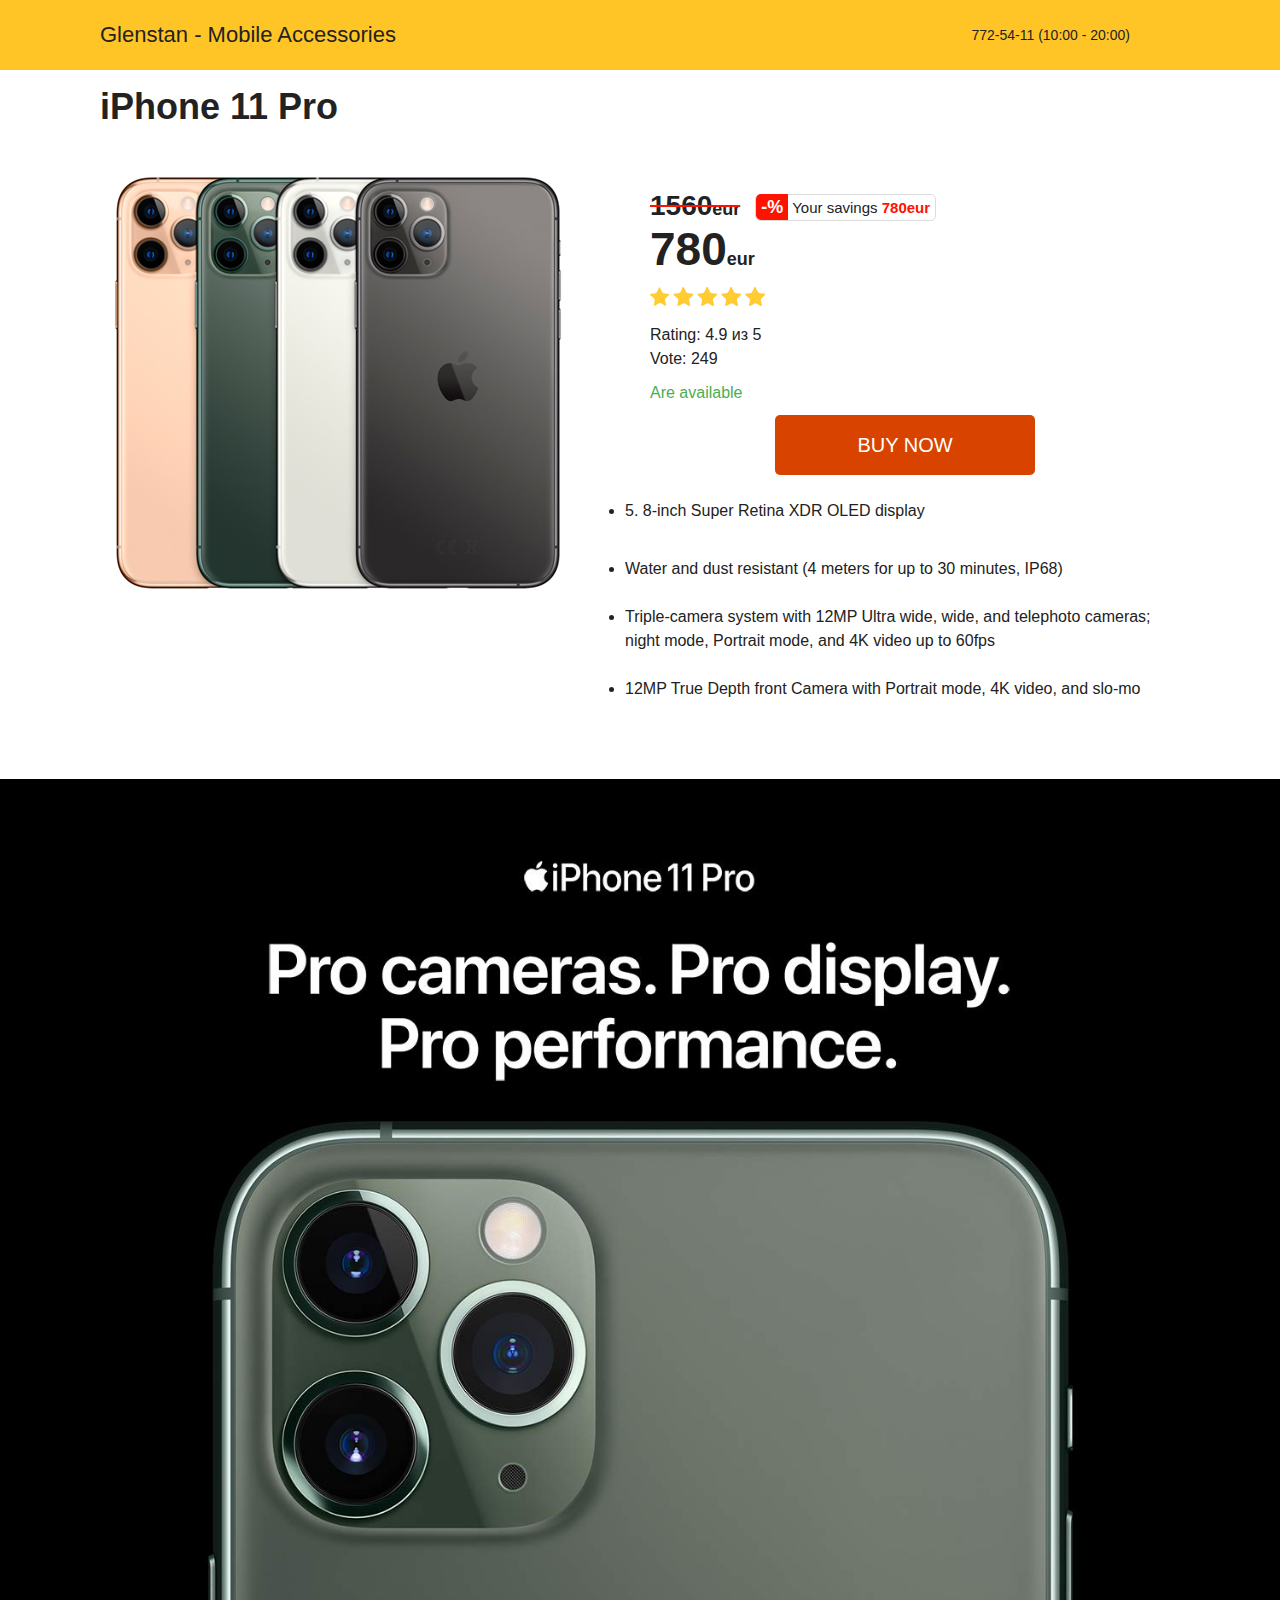
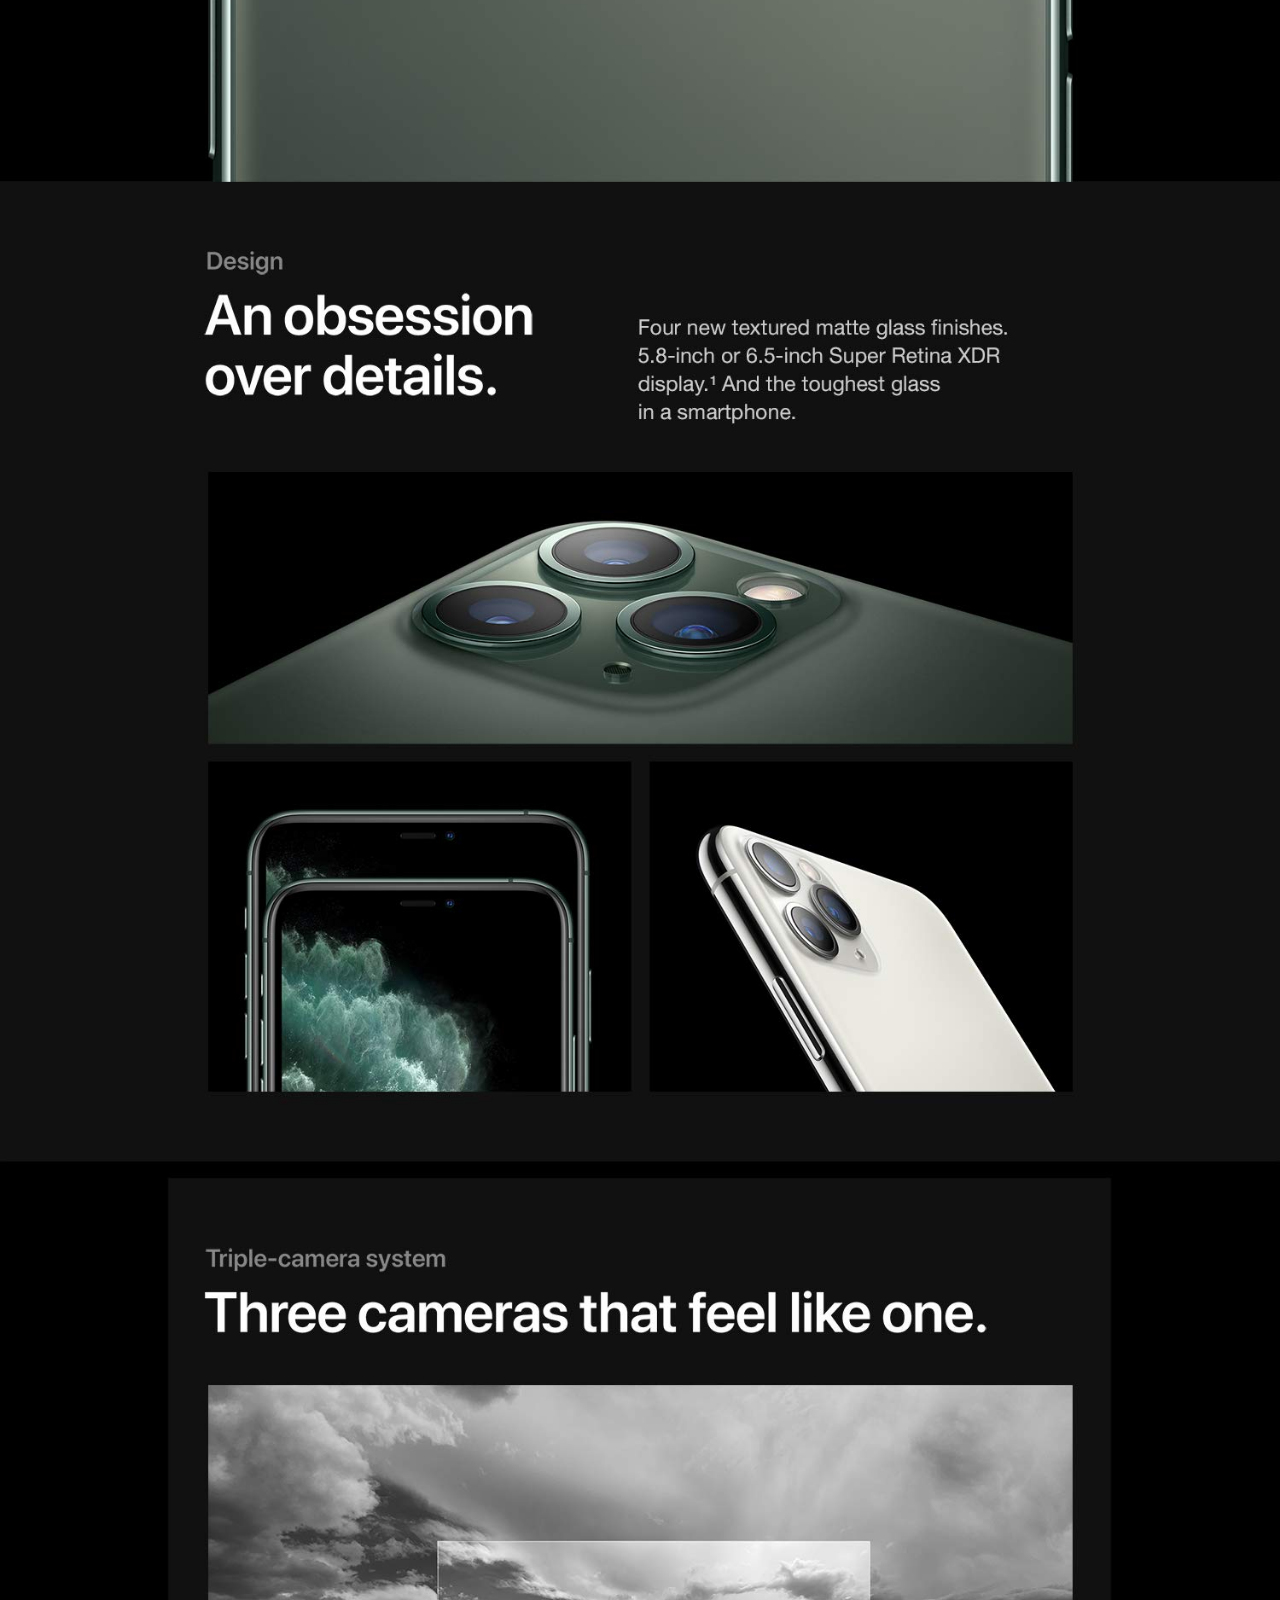
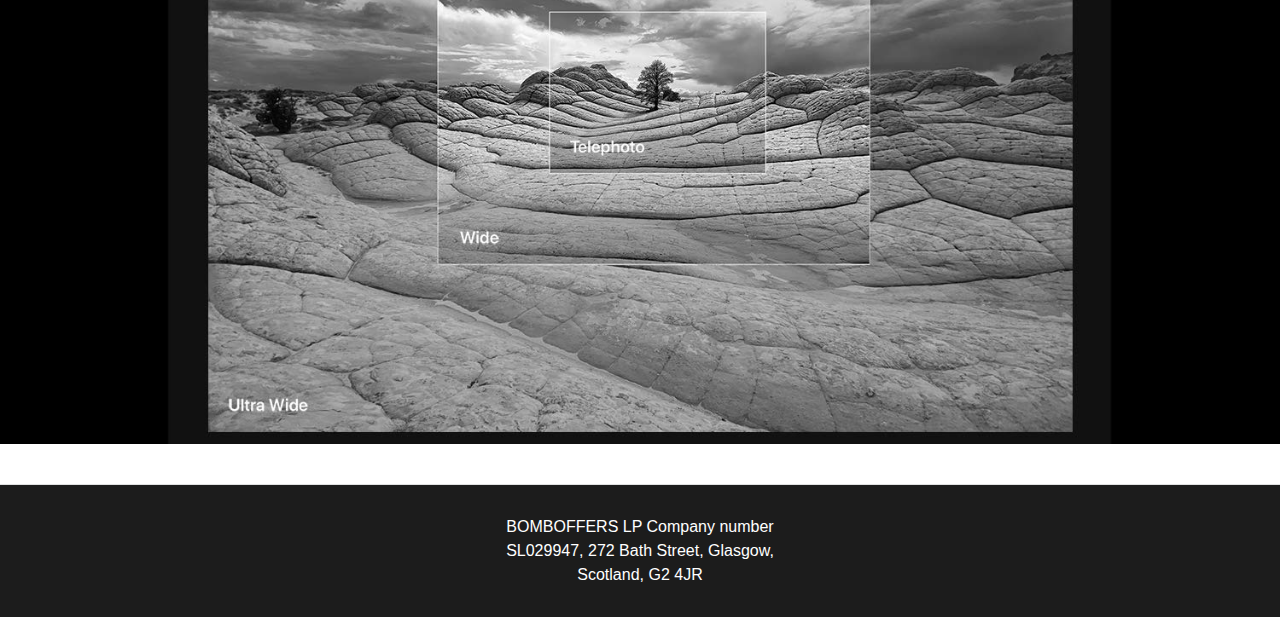
==== commit d4d33ea5: "фы" ====
--- a/index.html
+++ b/index.html
@@ -35,7 +35,7 @@
 
 <section class="offer bottom">
    <div class="wrap">
-      <h1>iPhone 11 Pro  <span style="color: red; font-weight: bold; text-transform: uppercase">sale!!!</span></h1>
+      <h1>iPhone 11 Pro </h1>
 
       <div class="offer_cont">
          <div class="left" style="padding-bottom: 40px;">
@@ -58,7 +58,7 @@
                   <li class="instock">Are available</li>
                </ul>
 
-            <a href="#" class="link-btn">Buy now</a>
+            <a href="https://www.amazon.com/Simple-Mobile-Prepaid-Apple-iPhone/dp/B07XSSBPMN/ref=sr_1_3?keywords=iphone+11+pro&qid=1582722396&sr=8-3" class="link-btn">Buy now</a>
             <br>
 
          </div>
